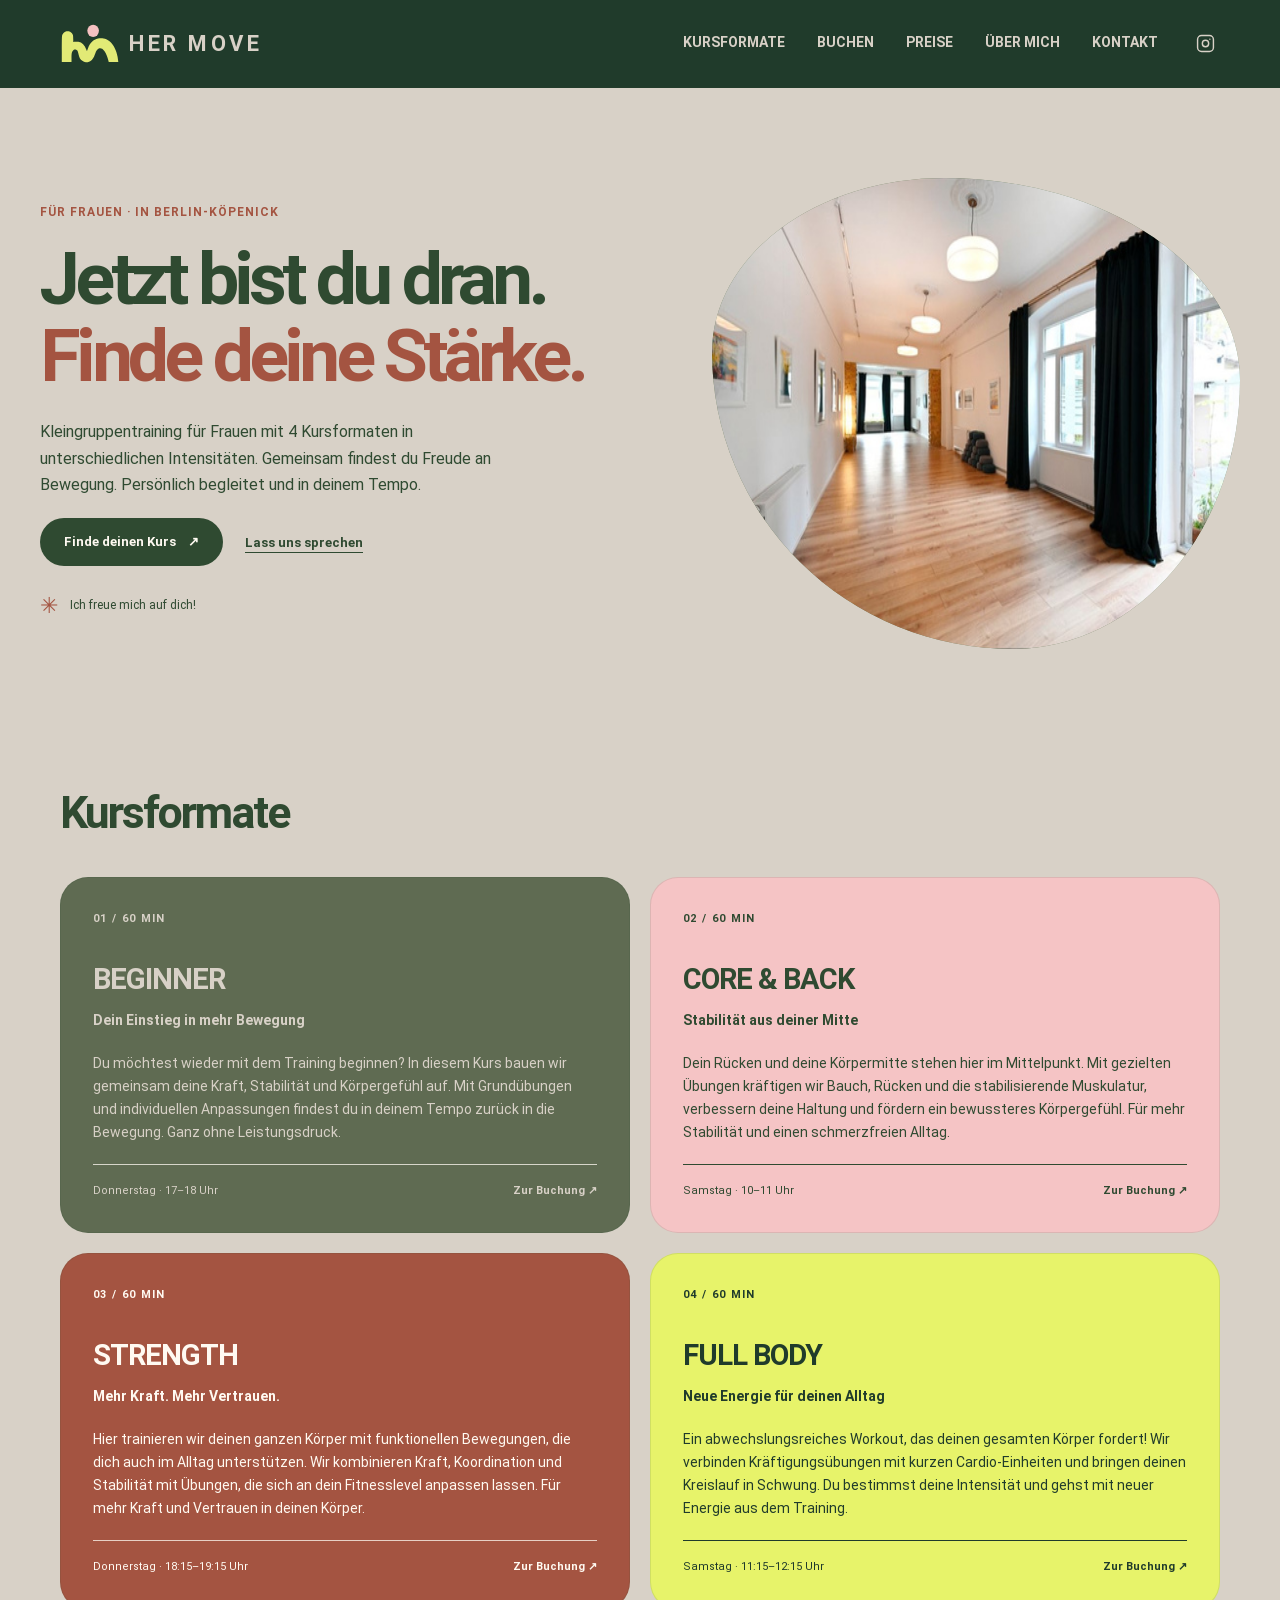
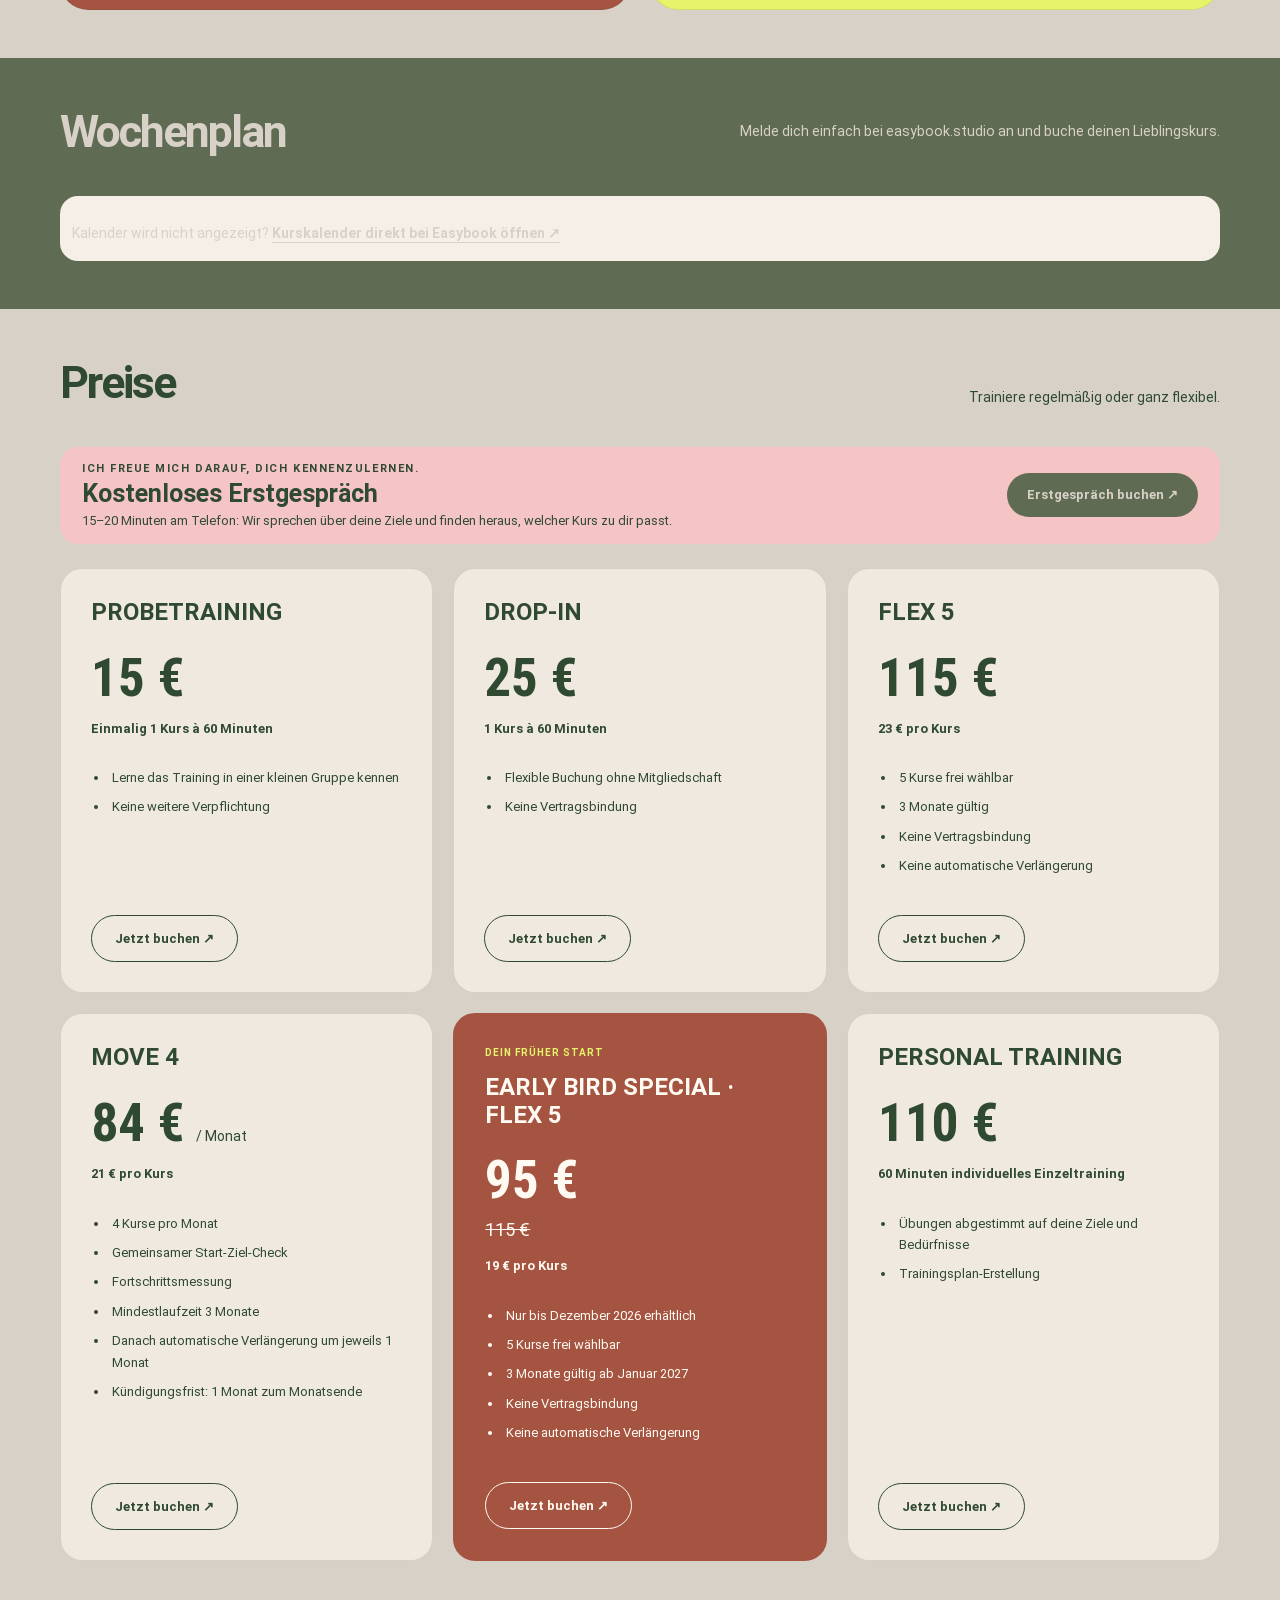
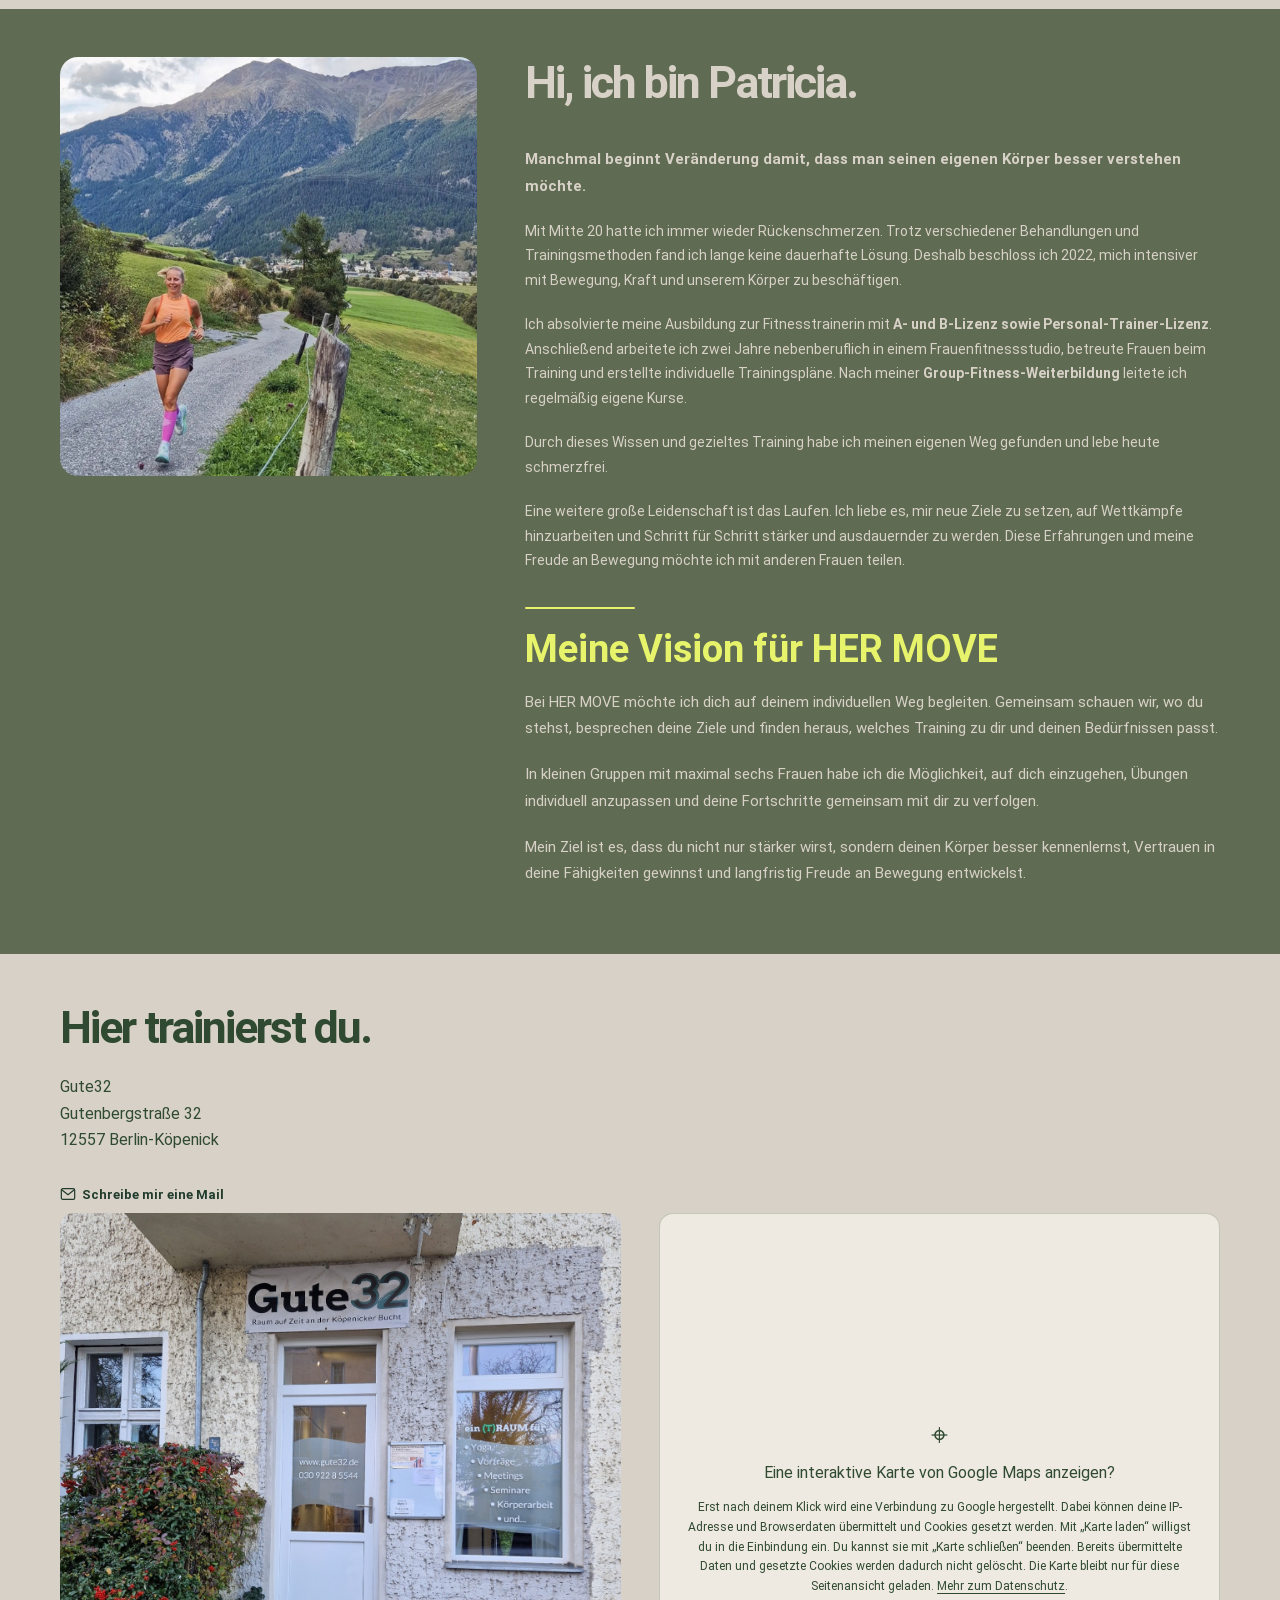
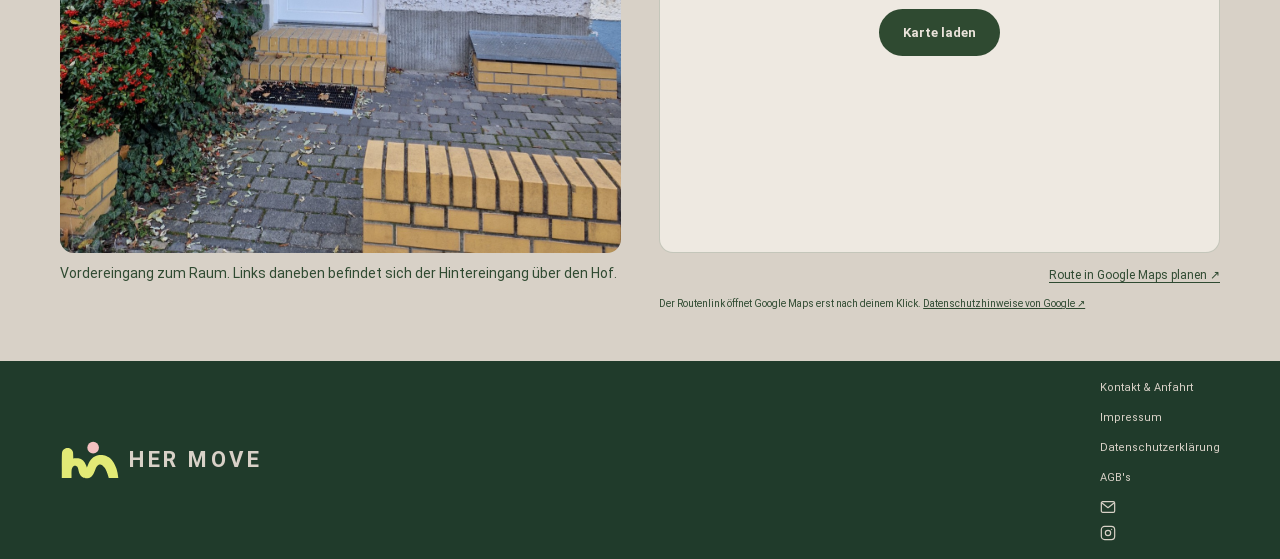
==== public/index.html @ ad7b3f7a "Update index.html" ====
<!DOCTYPE html>

<html lang="de">
<head>
<link href="/assets/favicon.svg?v=3" rel="icon" type="image/svg+xml"/>
<meta charset="utf-8"/>
<meta content="width=device-width, initial-scale=1.0" name="viewport"/>
<meta content="HER MOVE: Kleingruppentraining für maximal sechs Frauen in Berlin-Köpenick. Beginner Workout, Strength, Core &amp; Back und Full Body mit Patricia." name="description"/>
<meta content="#203b2b" name="theme-color"/>
<title>HER MOVE | Kleingruppentraining für Frauen in Berlin-Köpenick</title>
<link href="styles.css?v=20261122-studioform-kontakt" rel="stylesheet">
<style>
/* Footer: Kontaktlinks einheitlich ausrichten */
.footer-links > a[href^="mailto:"] { text-decoration: none !important; display: inline-flex; align-items: center; gap: 6px; }
.footer-links > a[href^="mailto:"] svg { width: 16px; height: 16px; margin: 0 !important; vertical-align: middle !important; flex-shrink: 0; }
.footer-links > a.instagram-icon-link { display: inline-flex; align-items: center; align-self: flex-start; text-decoration: none !important; line-height: 1; }
.footer-links > a.instagram-icon-link svg { width: 16px; height: 16px; display: block; }
.contact-mail-link { text-decoration: none !important; }
</style>
</link><style>
/* HER MOVE: Instagram rechts in der Navigation; kleine Social-Icons im Footer */
.site-header .main-nav > a.instagram-icon-link {display:inline-flex!important;align-items:center;justify-content:center;flex-shrink:0;text-decoration:none!important;}
.site-header .main-nav > a.instagram-icon-link svg {width:19px;height:19px;display:block;}
.site-footer .footer-social-icons {display:flex;flex-direction:column;align-items:flex-start;justify-content:center;gap:10px;flex-shrink:0;}
.site-footer .footer-social-icons a {display:inline-flex;align-items:center;justify-content:center;color:inherit;text-decoration:none!important;border:0!important;line-height:1;}
.site-footer .footer-social-icons svg {width:16px;height:16px;display:block;}
</style></head>
<body>
<a class="skip-link" href="#inhalt">Zum Inhalt</a>
<header class="site-header section-shell">
<a aria-label="HER MOVE Startseite" class="brand brand-original" href="#start"><span class="brand-icon"><img alt="" height="42" src="assets/her-move-logo-original.svg" width="58"/></span><span class="brand-wordmark">HER MOVE</span></a>
<button aria-controls="main-nav" aria-expanded="false" class="menu-toggle" type="button">Menü <span aria-hidden="true">☰</span></button>
<nav aria-label="Hauptnavigation" class="main-nav" id="main-nav">
<a href="#kurse">Kursformate</a><a href="#buchung">Buchen</a><a href="#preise">Preise</a><a href="#ueber-mich">Über mich</a><a href="#kontakt">KONTAKT</a>
<a aria-label="HER MOVE auf Instagram" class="instagram-icon-link" href="https://www.instagram.com/hermove_berlin/" rel="noopener noreferrer" target="_blank"><svg aria-hidden="true" fill="none" stroke="currentColor" stroke-linecap="round" stroke-linejoin="round" stroke-width="1.8" viewbox="0 0 24 24"><rect height="20" rx="5" width="20" x="2" y="2"></rect><circle cx="12" cy="12" r="4"></circle><path d="M17.5 6.5h.01"></path></svg></a></nav>
</header>
<main id="inhalt">
<section aria-label="HER MOVE – Training im Studio Gute32" class="hero section-shell hero-side-by-side" id="start">
<div class="hero-copy">
<p class="eyebrow hero-location">Für Frauen · In Berlin-Köpenick</p>
<h1>Jetzt bist du dran.<br/><span>Finde deine Stärke.</span></h1>
<p class="hero-lead">Kleingruppentraining für Frauen mit 4 Kursformaten in unterschiedlichen Intensitäten. Gemeinsam findest du Freude an Bewegung. Persönlich begleitet und in deinem Tempo.</p>
<div class="hero-actions"><a class="button button-dark" href="#buchung">Finde deinen Kurs <span aria-hidden="true">↗</span></a><a class="text-link" href="https://calendly.com/patricia-stiehr/20min" rel="noopener noreferrer" target="_blank">Lass uns sprechen</a></div>
<p class="hero-note"><span aria-hidden="true">✳</span> Ich freue mich auf dich!</p>
</div>
<div class="hero-visual">
<div class="studio-photo"><img alt="Heller Trainingsraum bei Gute32 in Berlin-Köpenick" fetchpriority="high" src="assets/studio.jpg"/></div>
</div>
</section>
<section class="courses-section" id="kurse">
<div class="section-shell">
<div class="section-heading"><h2>Kursformate</h2></div>
<div class="course-grid">
<article class="course-card lime"><span class="card-number">01 / 60 MIN</span><h3>BEGINNER</h3><p class="course-subtitle">Dein Einstieg in mehr Bewegung</p><p>Du möchtest wieder mit dem Training beginnen? In diesem Kurs bauen wir gemeinsam deine Kraft, Stabilität und Körpergefühl auf. Mit Grundübungen und individuellen Anpassungen findest du in deinem Tempo zurück in die Bewegung. Ganz ohne Leistungsdruck.</p><div class="card-meta"><span>Donnerstag · 17–18 Uhr</span><a aria-label="BEGINNER im Kursplan ansehen" href="#buchung">Zur Buchung ↗</a></div></article>
<article class="course-card pink"><span class="card-number">02 / 60 MIN</span><h3>CORE &amp; BACK</h3><p class="course-subtitle">Stabilität aus deiner Mitte</p><p>Dein Rücken und deine Körpermitte stehen hier im Mittelpunkt. Mit gezielten Übungen kräftigen wir Bauch, Rücken und die stabilisierende Muskulatur, verbessern deine Haltung und fördern ein bewussteres Körpergefühl. Für mehr Stabilität und einen schmerzfreien Alltag.</p><div class="card-meta"><span>Samstag · 10–11 Uhr</span><a aria-label="CORE &amp; BACK im Kursplan ansehen" href="#buchung">Zur Buchung ↗</a></div></article>
<article class="course-card beige"><span class="card-number">03 / 60 MIN</span><h3>STRENGTH</h3><p class="course-subtitle">Mehr Kraft. Mehr Vertrauen.</p><p>Hier trainieren wir deinen ganzen Körper mit funktionellen Bewegungen, die dich auch im Alltag unterstützen. Wir kombinieren Kraft, Koordination und Stabilität mit Übungen, die sich an dein Fitnesslevel anpassen lassen. Für mehr Kraft und Vertrauen in deinen Körper.</p><div class="card-meta"><span>Donnerstag · 18:15–19:15 Uhr</span><a aria-label="STRENGTH im Kursplan ansehen" href="#buchung">Zur Buchung ↗</a></div></article>
<article class="course-card sage"><span class="card-number">04 / 60 MIN</span><h3>FULL BODY</h3><p class="course-subtitle">Neue Energie für deinen Alltag</p><p>Ein abwechslungsreiches Workout, das deinen gesamten Körper fordert! Wir verbinden Kräftigungsübungen mit kurzen Cardio-Einheiten und bringen deinen Kreislauf in Schwung. Du bestimmst deine Intensität und gehst mit neuer Energie aus dem Training.</p><div class="card-meta"><span>Samstag · 11:15–12:15 Uhr</span><a aria-label="FULL BODY im Kursplan ansehen" href="#buchung">Zur Buchung ↗</a></div></article>
</div>
</div>
</section>
<section class="schedule-section" id="buchung"><div class="section-shell">
<div class="section-heading weekly-heading"><h2>Wochenplan</h2><p class="heading-copy">Melde dich einfach bei easybook.studio an und buche deinen Lieblingskurs.</p></div>
<div class="booking-layout"><div class="booking-calendar-column"><div aria-label="HER MOVE Kurskalender" class="easybook-calendar">
<div data-easybook-widget="" data-tenant="84ee2035-050e-4671-acd5-583b85d3bdba" data-view="list"></div><p class="booking-direct-link">Kalender wird nicht angezeigt? <a href="https://easybook.studio/widget/84ee2035-050e-4671-acd5-583b85d3bdba" rel="noopener noreferrer" target="_blank">Kurskalender direkt bei Easybook öffnen ↗</a></p>
</div>
</div>
</div>
</div></section>
<section class="prices-section" id="preise">
<div class="section-shell">
<div class="section-heading"><h2>Preise</h2><p class="heading-copy">Trainiere regelmäßig oder ganz flexibel.</p></div>
<aside class="consultation" id="erstgespraech"><div><p class="eyebrow">Ich freue mich darauf, dich kennenzulernen.</p><h3>Kostenloses Erstgespräch</h3><p>15–20 Minuten am Telefon: Wir sprechen über deine Ziele und finden heraus, welcher Kurs zu dir passt.</p></div><div class="consultation-actions"><a class="button button-dark" href="https://calendly.com/patricia-stiehr/20min" rel="noopener noreferrer" target="_blank">Erstgespräch buchen ↗</a></div></aside>
<div class="price-grid">
<article class="price-card"><h3>PROBETRAINING</h3><p class="price">15 € <span></span></p><p class="price-subtitle">Einmalig 1 Kurs à 60 Minuten</p><ul><li>Lerne das Training in einer kleinen Gruppe kennen</li><li>Keine weitere Verpflichtung</li></ul><a class="button button-outline price-book-link" href="https://easybook.studio/widget/84ee2035-050e-4671-acd5-583b85d3bdba?view=products" rel="noopener noreferrer" target="_blank">Jetzt buchen ↗</a></article><article class="price-card"><h3>DROP-IN</h3><p class="price">25 € <span></span></p><p class="price-subtitle">1 Kurs à 60 Minuten</p><ul><li>Flexible Buchung ohne Mitgliedschaft</li><li>Keine Vertragsbindung</li></ul><a class="button button-outline price-book-link" href="https://easybook.studio/widget/84ee2035-050e-4671-acd5-583b85d3bdba?view=products" rel="noopener noreferrer" target="_blank">Jetzt buchen ↗</a></article><article class="price-card"><h3>FLEX 5</h3><p class="price">115 € <span></span></p><p class="price-subtitle">23 € pro Kurs</p><ul><li>5 Kurse frei wählbar</li><li>3 Monate gültig</li><li>Keine Vertragsbindung</li><li>Keine automatische Verlängerung</li></ul><a class="button button-outline price-book-link" href="https://easybook.studio/widget/84ee2035-050e-4671-acd5-583b85d3bdba?view=products" rel="noopener noreferrer" target="_blank">Jetzt buchen ↗</a></article><article class="price-card membership"><h3>MOVE 4</h3><p class="price">84 € <span>/ Monat</span></p><p class="price-subtitle">21 € pro Kurs</p><ul><li>4 Kurse pro Monat</li><li>Gemeinsamer Start-Ziel-Check</li><li>Fortschrittsmessung</li><li>Mindestlaufzeit 3 Monate</li><li>Danach automatische Verlängerung um jeweils 1 Monat</li><li>Kündigungsfrist: 1 Monat zum Monatsende</li></ul><a class="button button-outline price-book-link" href="https://easybook.studio/widget/84ee2035-050e-4671-acd5-583b85d3bdba?view=products" rel="noopener noreferrer" target="_blank">Jetzt buchen ↗</a></article><article class="price-card early-bird"><p class="offer-badge">DEIN FRÜHER START</p><h3>EARLY BIRD SPECIAL · FLEX 5</h3><p class="price">95 € <span></span></p><p class="old-price"><span class="sr-only">Regulärer Preis: </span><s>115 €</s></p><p class="price-subtitle">19 € pro Kurs</p><ul><li>Nur bis Dezember 2026 erhältlich</li><li>5 Kurse frei wählbar</li><li>3 Monate gültig ab Januar 2027</li><li>Keine Vertragsbindung</li><li>Keine automatische Verlängerung</li></ul><a class="button button-outline price-book-link" href="https://easybook.studio/widget/84ee2035-050e-4671-acd5-583b85d3bdba?view=products" rel="noopener noreferrer" target="_blank">Jetzt buchen ↗</a></article><article class="price-card"><h3>PERSONAL TRAINING</h3><p class="price">110 € <span></span></p><p class="price-subtitle">60 Minuten individuelles Einzeltraining</p><ul><li>Übungen abgestimmt auf deine Ziele und Bedürfnisse</li><li>Trainingsplan-Erstellung</li></ul><a class="button button-outline price-book-link" href="https://easybook.studio/widget/84ee2035-050e-4671-acd5-583b85d3bdba?view=products" rel="noopener noreferrer" target="_blank">Jetzt buchen ↗</a></article> </div>
</div>
</section>
<section class="about-section" id="ueber-mich"><div class="section-shell">
<div class="about-grid"><figure class="about-portrait"><img alt="Patricia beim Laufen in den Bergen" height="578" loading="lazy" src="assets/patricia.jpg" width="576"/></figure><div class="about-copy"><h2>Hi, ich bin Patricia.</h2><p class="about-lead">Manchmal beginnt Veränderung damit, dass man seinen eigenen Körper besser verstehen möchte.</p><p>Mit Mitte 20 hatte ich immer wieder Rückenschmerzen. Trotz verschiedener Behandlungen und Trainingsmethoden fand ich lange keine dauerhafte Lösung. Deshalb beschloss ich 2022, mich intensiver mit Bewegung, Kraft und unserem Körper zu beschäftigen.</p><p>Ich absolvierte meine Ausbildung zur Fitnesstrainerin mit <strong>A- und B-Lizenz sowie Personal-Trainer-Lizenz</strong>. Anschließend arbeitete ich zwei Jahre nebenberuflich in einem Frauenfitnessstudio, betreute Frauen beim Training und erstellte individuelle Trainingspläne. Nach meiner <strong>Group-Fitness-Weiterbildung</strong> leitete ich regelmäßig eigene Kurse.</p><p>Durch dieses Wissen und gezieltes Training habe ich meinen eigenen Weg gefunden und lebe heute schmerzfrei.</p><p>Eine weitere große Leidenschaft ist das Laufen. Ich liebe es, mir neue Ziele zu setzen, auf Wettkämpfe hinzuarbeiten und Schritt für Schritt stärker und ausdauernder zu werden. Diese Erfahrungen und meine Freude an Bewegung möchte ich mit anderen Frauen teilen.</p><div class="vision-inline"><h3 class="vision-heading">Meine Vision für HER MOVE</h3><p>Bei HER MOVE möchte ich dich auf deinem individuellen Weg begleiten. Gemeinsam schauen wir, wo du stehst, besprechen deine Ziele und finden heraus, welches Training zu dir und deinen Bedürfnissen passt.</p><p>In kleinen Gruppen mit maximal sechs Frauen habe ich die Möglichkeit, auf dich einzugehen, Übungen individuell anzupassen und deine Fortschritte gemeinsam mit dir zu verfolgen.</p><p>Mein Ziel ist es, dass du nicht nur stärker wirst, sondern deinen Körper besser kennenlernst, Vertrauen in deine Fähigkeiten gewinnst und langfristig Freude an Bewegung entwickelst.</p></div></div></div>
</div></section>
<section class="contact-section" id="kontakt"><div class="section-shell location-content"><h2>Hier trainierst du.</h2><div class="location-contact-row"><address class="location-address">Gute32<br/>Gutenbergstraße 32<br/>12557 Berlin-Köpenick</address><a class="contact-mail-link" href="mailto:her-move@gmx.de?subject=Anfrage%20an%20HER%20MOVE"><svg aria-hidden="true" fill="none" height="16" stroke="currentColor" stroke-linecap="round" stroke-linejoin="round" stroke-width="1.8" style="display:inline-block;vertical-align:-3px;margin-right:6px" viewbox="0 0 24 24" width="16"><rect height="16" rx="2" width="20" x="2" y="4"></rect><path d="m3 6 9 7 9-7"></path></svg>Schreibe mir eine Mail</a></div><div class="location-layout location-layout-portrait"><div class="location-left"><figure class="entrance-photo"><img alt="Eingang zum Trainingsraum Gute32, Gutenbergstraße 32 in Berlin-Köpenick" height="1536" loading="lazy" src="assets/HER_MOVE_eingang-gute32.jpg" width="1345"/><figcaption>Vordereingang zum Raum. Links daneben befindet sich der Hintereingang über den Hof.</figcaption></figure></div><div class="location-map"><div class="map-panel" data-map-url="https://maps.google.com/maps?q=Gutenbergstra%C3%9Fe%2032%2C%2012557%20Berlin&amp;z=16&amp;output=embed" id="studio-map">
<div class="map-placeholder">
<span aria-hidden="true" class="map-pin">⌖</span>
<p>Eine interaktive Karte von Google Maps anzeigen?</p>
<p class="map-privacy">Erst nach deinem Klick wird eine Verbindung zu Google hergestellt. Dabei können deine IP-Adresse und Browserdaten übermittelt und Cookies gesetzt werden. Mit „Karte laden“ willigst du in die Einbindung ein. Du kannst sie mit „Karte schließen“ beenden. Bereits übermittelte Daten und gesetzte Cookies werden dadurch nicht gelöscht. Die Karte bleibt nur für diese Seitenansicht geladen. <a href="datenschutz.html#karte">Mehr zum Datenschutz</a>.</p>
<button class="button button-dark map-load" type="button">Karte laden</button>
</div>
</div><div class="map-actions"><button class="map-close" hidden="" type="button">Karte schließen</button><a href="https://www.google.com/maps/dir/?api=1&amp;destination=Gutenbergstra%C3%9Fe%2032%2C%2012557%20Berlin" rel="noopener noreferrer" target="_blank">Route in Google Maps planen ↗</a></div><p class="map-credit">Der Routenlink öffnet Google Maps erst nach deinem Klick. <a href="https://policies.google.com/privacy?hl=de" rel="noopener noreferrer" target="_blank">Datenschutzhinweise von Google ↗</a></p></div></div></div></section>
</main>
<footer class="site-footer">
<div class="section-shell footer-inner">
<a class="brand brand-original" href="index.html#start"><span class="brand-icon"><img alt="" height="42" src="assets/her-move-logo-original.svg" width="58"/></span><span class="brand-wordmark">HER MOVE</span></a>

<nav aria-label="Rechtliches und Kontakt" class="footer-links">
<a href="index.html#kontakt">Kontakt &amp; Anfahrt</a>
<a href="impressum.html">Impressum</a>
<a href="datenschutz.html">Datenschutzerklärung</a><a href="agb.html">AGB's</a>
<span aria-label="Kontakt und Instagram" class="footer-social-icons"><a aria-label="Schreibe mir eine Mail" href="mailto:her-move@gmx.de" title="Schreibe mir eine Mail"><svg aria-hidden="true" fill="none" stroke="currentColor" stroke-linecap="round" stroke-linejoin="round" stroke-width="1.8" viewbox="0 0 24 24"><rect height="16" rx="2" width="20" x="2" y="4"></rect><path d="m3 6 9 7 9-7"></path></svg></a><a aria-label="HER MOVE auf Instagram" href="https://www.instagram.com/hermove_berlin/" rel="noopener noreferrer" target="_blank" title="HER MOVE auf Instagram"><svg aria-hidden="true" fill="none" stroke="currentColor" stroke-linecap="round" stroke-linejoin="round" stroke-width="1.8" viewbox="0 0 24 24"><rect height="20" rx="5" width="20" x="2" y="2"></rect><circle cx="12" cy="12" r="4"></circle><path d="M17.5 6.5h.01"></path></svg></a></span></nav>
</div>
</footer>
<dialog aria-describedby="demo-description" aria-labelledby="demo-title" id="demo-dialog"><button aria-label="Dialog schließen" class="dialog-close" type="button">✕</button><p class="eyebrow">HER MOVE · Vorschau</p><h2 id="demo-title">Bald geht’s los.</h2><p id="demo-description"></p><p>Hier wurde nichts gebucht, versendet oder bezahlt.</p><form method="dialog"><button class="button button-dark">Verstanden</button></form></dialog>
<script async="" src="https://easybook.studio/widget.js"></script>
<script src="script.js"></script>
</body>
</html>
---- public/styles.css ----
@font-face {
  font-family:Roboto;
  src:url("assets/fonts/roboto-regular.ttf") format("truetype");
  font-weight:400;
  font-display:swap;
}
@font-face {
  font-family:Roboto;
  src:url("assets/fonts/roboto-bold.ttf") format("truetype");
  font-weight:700;
  font-display:swap;
}
@font-face {
  font-family:"Roboto Condensed";
  src:url("assets/fonts/roboto-condensed-bold.ttf") format("truetype");
  font-weight:700;
  font-display:swap;
}
:root {
  --section-space:48px;
  --ink:#2f4a31;
  --lime:#e7f36a;
  --pink:#f5c4c5;
  --sage:#6f8160;
  --beige:#d8d1c7;
  --orange:#a45441;
  --paper:#eee8df;
  --canvas:#d8d1c7;
  --rose:#a45441;
  --soft-pink:#f2dddd;
  --soft-sage:#d3d9cd;
  --line:rgba(47,74,49,.22);
  --brown:#2f4a31;
}
* {
  box-sizing:border-box;
}
html {
  scroll-behavior:smooth;
  scroll-padding-top:30px;
}
body {
  margin:0;
  background:var(--canvas);
  color:var(--ink);
  font-family:Roboto,Arial,sans-serif;
  font-size:16px;
  line-height:1.65;
}
a {
  color:inherit;
  text-decoration:none;
}
button {
  font:inherit;
  cursor:pointer;
}
img {
  max-width:100%;
  display:block;
}
h1,h2,h3,p {
  margin-top:0;
}
h1,h2,h3 {
  font-family:Roboto,Arial,sans-serif;
  font-weight:700;
  line-height:1.16;
}
h2 {
  font-size:clamp(32px,3.5vw,46px);
  letter-spacing:-.045em;
}
h3 {
  font-size:26px;
}
p {
  margin-bottom:20px;
}
.section-shell {
  width:min(1240px,100%);
  padding-inline:40px;
  margin-inline:auto;
}
section[id],aside[id] {
  scroll-margin-top:24px;
}
.eyebrow {
  font-size:11px;
  line-height:1.5;
  font-weight:700;
  letter-spacing:.14em;
  text-transform:uppercase;
  margin-bottom:22px;
}
.site-header {
  display:flex;
  justify-content:space-between;
  align-items:center;
  min-height:106px;
  gap:25px;
}




.main-nav {
  display:flex;
  align-items:center;
  gap:32px;
  font-size:14px;
  font-weight:700;
}
.main-nav a {
  padding-block:10px;
  border-bottom:2px solid transparent;
}
.main-nav a:hover {
  border-color:var(--ink);
}
.menu-toggle {
  display:none;
}
.hero {
  display:grid;
  grid-template-columns:1.1fr 1fr;
  align-items:center;
  gap:55px;
  padding-top:38px;
  padding-bottom:32px;
}
.hero h1 {
  font-size:clamp(54px,5.7vw,76px);
  line-height:1.06;
  letter-spacing:-.065em;
  margin-bottom:24px;
}
.hero h1 span {
  color:var(--rose);
}
.hero-lead {
  max-width:490px;
  font-size:16px;
  line-height:1.65;
}
.hero-actions {
  display:flex;
  align-items:center;
  gap:22px;
  flex-wrap:wrap;
}
.button {
  display:inline-flex;
  align-items:center;
  justify-content:center;
  gap:12px;
  border:1px solid transparent;
  border-radius:99px;
  padding:13px 23px;
  font-size:13px;
  font-weight:700;
  line-height:1.5;
  transition:background .2s,transform .2s;
}
.button:hover {
  transform:translateY(-2px);
}
.button-dark {
  color:var(--paper);
  background:var(--ink);
}
.button-dark:hover {
  background:#203924;
}
.button-outline {
  border-color:var(--ink);
  color:var(--ink);
  background:transparent;
}
.button-outline:hover {
  background:rgba(48,75,50,.07);
}
.text-link {
  font-size:13px;
  font-weight:700;
  text-decoration:underline;
  text-underline-offset:5px;
}
.hero-note {
  font-size:12px;
  margin:22px 0 0;
  display:flex;
  align-items:center;
  gap:12px;
}
.hero-note span {
  font-size:22px;
  color:var(--rose);
}
.hero-visual {
  position:relative;
  padding-block:55px 35px;
  min-width:0;
}
.studio-photo {
  position:relative;
  aspect-ratio:1.5;
  overflow:hidden;
  border-radius:24px;
  background:var(--beige);
  transform:none;
  box-shadow:0 20px 50px rgba(76,65,56,.08);
}
.studio-photo img {
  position:absolute;
  width:100%;
  height:325%;
  top:-81.6667%;
  max-width:none;
}
.hero-sticker {
  background:var(--pink);
  border:7px solid var(--canvas);
  color:var(--ink);
  width:154px;
  height:154px;
  border-radius:50%;
  display:grid;
  place-content:center;
  text-align:center;
  position:absolute;
  right:-8px;
  bottom:13px;
  font-family:Roboto,sans-serif;
  font-size:19px;
  font-weight:700;
  line-height:1.15;
  transform:rotate(6deg);
}
.leaves { display:none; }
.photo-caption {
  position:relative;
  color:var(--brown);
  font-size:10px;
  letter-spacing:.03em;
  margin:25px 110px 0 12px;
}
.courses-section,.prices-section,.schedule-section,.about-section,.contact-section {
  padding-block:var(--section-space);
}
.courses-section {
  background:var(--paper);
}
.prices-section {
  background:var(--paper);
}
.section-heading {
  display:flex;
  justify-content:space-between;
  align-items:end;
  gap:35px;
  margin-bottom:38px;
}
.section-heading h2 {
  margin:0;
}
.heading-copy {
  max-width:320px;
  font-size:14px;
  margin:0;
}
.course-grid {
  display:grid;
  grid-template-columns:1fr 1fr;
  gap:20px;
}
.course-card {
  padding:32px;
  display:flex;
  flex-direction:column;
  border-radius:28px;
  min-width:0;
  border:1px solid rgba(48,75,50,.06);
}
.lime {
  background:var(--lime);
}
.pink {
  background:var(--pink);
}
.beige {
  background:#e8ded1;
}
.sage {
  background:#b9c5af;
  color:var(--ink);
}
.card-number {
  font-size:11px;
  letter-spacing:.12em;
  font-weight:700;
  margin-bottom:35px;
}
.course-card h3 {
  font-size:29px;
  letter-spacing:-.035em;
  margin-bottom:12px;
}
.course-subtitle {
  font-weight:700;
}
.course-card p {
  font-size:14px;
}
.card-meta {
  display:flex;
  justify-content:space-between;
  gap:20px;
  border-top:1px solid currentColor;
  padding-top:17px;
  margin-top:auto;
  font-size:11px;
}
.card-meta a {
  font-weight:700;
  white-space:nowrap;
}
.schedule-section {
  background:var(--beige);
}
.section-lead {
  max-width:660px;
  margin-bottom:35px;
}
.schedule-grid {
  display:grid;
  grid-template-columns:1fr 1fr;
  gap:30px;
}
.schedule-day {
  background:var(--paper);
  border-radius:22px;
  padding:27px;
}
.schedule-day h3 {
  font-size:30px;
  padding-bottom:20px;
  border-bottom:1px solid var(--line);
  margin-bottom:0;
}
.class-row {
  display:grid;
  grid-template-columns:1fr auto;
  gap:10px;
  padding-block:23px;
  border-bottom:1px solid var(--line);
  align-items:center;
}
.class-row:last-child {
  border:0;
  padding-bottom:0;
}
.class-time {
  grid-column:1/-1;
  font-size:19px;
  font-weight:700;
}
.class-time span {
  display:block;
  font-size:11px;
  font-weight:400;
  margin-top:4px;
}
.class-row strong {
  font-family:"Roboto Condensed",sans-serif;
  font-size:23px;
  line-height:1.15;
}
.class-row .button {
  padding:10px 15px;
  font-size:12px;
}
.demo-label {
  font-size:9px;
  text-transform:uppercase;
  letter-spacing:.07em;
  border-left:1px solid currentColor;
  padding-left:8px;
  opacity:.8;
}
.demo-notice {
  font-size:12px;
  margin:23px 0 40px;
  max-width:760px;
}
.consultation {
  display:grid;
  grid-template-columns:1fr auto;
  gap:40px;
  padding:35px;
  border:1px solid var(--line);
  border-radius:22px;
  background:var(--canvas);
  align-items:center;
}
.consultation .eyebrow {
  margin-bottom:12px;
}
.consultation h3 {
  font-size:32px;
  margin-bottom:15px;
}
.consultation p:last-child {
  margin:0;
  max-width:600px;
  font-size:14px;
}
.consultation-actions {
  display:flex;
  flex-direction:column;
  gap:10px;
  min-width:165px;
}
.consultation-actions small {
  text-align:center;
  font-size:11px;
}
.price-grid {
  display:grid;
  grid-template-columns:repeat(3,1fr);
  gap:20px;
}
.price-card {
  background:var(--paper);
  border:1px solid var(--line);
  border-radius:22px;
  padding:30px;
  display:flex;
  flex-direction:column;
  position:relative;
}
.price-card h3 {
  font-size:24px;
  margin-bottom:25px;
}
.price {
  font-family:"Roboto Condensed",sans-serif;
  font-size:53px;
  line-height:1;
  margin-bottom:13px;
}
.price span {
  font-family:Roboto,sans-serif;
  font-size:14px;
}
.price-subtitle {
  font-size:13px;
  font-weight:700;
}
.price-card ul {
  font-size:13px;
  padding-left:18px;
  margin:0 0 30px;
}
.price-card li {
  padding-left:3px;
  margin-block:8px;
}
.price-card .button {
  margin-top:auto;
  align-self:start;
}
.membership {
  background:#cbd5c2;
}
.early-bird {
  background:#eef2c7;
  border-color:var(--sage);
}
.offer-badge {
  font-size:10px;
  font-weight:700;
  letter-spacing:.1em;
  margin-bottom:12px;
}
.old-price {
  margin:-5px 0 10px;
  font-size:18px;
}
.price-note {
  font-size:14px;
  text-align:center;
  margin:32px 0 0;
}
.price-note a {
  text-decoration:underline;
  text-underline-offset:4px;
}
.about-section {
  background:var(--soft-sage);
}
.about-grid {
  display:grid;
  grid-template-columns:.9fr 1.1fr;
  gap:60px;
  align-items:center;
}
.about-portrait {
  margin:0;
}
.about-portrait img {
  width:100%;
  height:auto;
  border-radius:42% 42% 22px 22px;
}
.about-portrait figcaption {
  color:var(--brown);
  font-size:11px;
  margin-top:15px;
}
.about-lead {
  font-size:21px;
  font-weight:700;
}
.about-copy>p:not(.eyebrow):not(.about-lead),.story-columns p {
  font-size:14px;
}
.story-columns {
  display:grid;
  grid-template-columns:1fr 1fr;
  gap:60px;
  margin-top:45px;
}
.credentials {
  font-weight:700;
  border-left:4px solid var(--orange);
  padding-left:20px;
  margin-top:28px;
}
.vision {
  background:var(--ink);
  color:var(--paper);
  border-radius:45px 20px 45px 20px;
  padding:45px;
  margin-top:30px;
  max-width:930px;
  margin-inline:auto;
}
.vision .eyebrow {
  color:var(--lime);
}
.vision h3 {
  font-size:36px;
}
.vision p:not(.eyebrow) {
  max-width:740px;
  font-size:15px;
}
.vision .button {
  background:var(--lime);
  color:var(--ink);
  margin-top:10px;
}
.contact-section {
  background:var(--paper);
}
.contact-grid {
  display:grid;
  grid-template-columns:1fr 1fr;
  gap:60px;
}
.contact-grid h2 {
  margin-bottom:28px;
}
.contact-grid h2 em {
  font-style:normal;
}
.contact-details strong {
  font-size:11px;
  text-transform:uppercase;
  letter-spacing:.12em;
}
.contact-details address {
  font-size:18px;
  font-style:normal;
  margin-block:12px;
}
.contact-details p {
  font-size:13px;
}
.directions {
  margin-top:40px;
}
.map-panel {
  background:#eee9e1;
  border:1px solid var(--line);
  border-radius:22px;
  overflow:hidden;
  min-height:290px;
}
.map-placeholder {
  padding:30px;
  display:flex;
  flex-direction:column;
  align-items:center;
  text-align:center;
  justify-content:center;
  min-height:290px;
}
.map-placeholder p {
  margin-bottom:12px;
}
.map-pin {
  font-size:30px;
}
.map-privacy {
  font-size:12px;
  max-width:600px;
}
.map-panel iframe {
  display:block;
  width:100%;
  height:350px;
  border:0;
}
.map-actions {
  display:flex;
  justify-content:space-between;
  flex-wrap:wrap;
  gap:15px;
  margin-top:13px;
  font-size:12px;
}
.map-actions a {
  margin-left:auto;
  text-decoration:underline;
  text-underline-offset:3px;
}
.map-close {
  border:0;
  background:transparent;
  color:var(--ink);
  padding:0;
  text-decoration:underline;
}
.map-credit {
  font-size:10px;
  margin-top:10px;
  margin-bottom:0;
}
.map-credit a {
  text-decoration:underline;
}
.site-footer {
  background:var(--canvas);
  color:var(--ink);
  padding-block:18px;
}
.footer-inner {
  display:flex;
  justify-content:space-between;
  gap:30px;
  align-items:center;
}
.footer-inner>p {
  font-size:12px;
  margin:0;
  max-width:150px;
}
.footer-links {
  display:flex;
  flex-direction:column;
  gap:12px;
  font-size:11px;
}
.footer-links>a {
  text-decoration:underline;
}
.footer-links span {
  color:var(--brown);
}
.legal-content {
  max-width:860px;
  padding-block:35px 70px;
  overflow-wrap:anywhere;
}
.legal-content h1 {
  font-size:clamp(30px,5vw,54px);
  letter-spacing:-.04em;
}
.legal-content h2 {
  font-size:clamp(23px,3vw,30px);
  letter-spacing:-.02em;
  line-height:1.3;
}
.legal-content section {
  margin-top:36px;
}
.legal-content address {
  font-style:normal;
  margin-bottom:20px;
}
.legal-content a,.legal-home-link,.map-privacy a {
  text-decoration:underline;
  text-underline-offset:3px;
}
.legal-home-link {
  font-size:14px;
}
.legal-page .site-header {
  flex-wrap:wrap;
  padding-block:18px;
}
.legal-template-notice {
  padding:24px;
  background:var(--beige);
  border:1px solid var(--brown);
  border-radius:16px;
}
.legal-template-notice h2 {
  font-size:23px;
}
.legal-template-notice p:last-child {
  margin-bottom:0;
}
.legal-placeholder {
  font-weight:700;
}
.legal-editor-note {
  padding-left:16px;
  border-left:3px solid var(--brown);
}
.legal-toc {
  display:flex;
  flex-wrap:wrap;
  gap:10px 22px;
  margin-top:28px;
}
dialog {
  border:0;
  border-radius:24px;
  padding:38px;
  max-width:480px;
  width:calc(100% - 36px);
  color:var(--ink);
  background:var(--paper);
  box-shadow:0 20px 80px #0004;
}
dialog::backdrop {
  background:#172719b3;
}
dialog h2 {
  font-size:34px;
}
dialog p {
  font-size:14px;
}
.dialog-close {
  position:absolute;
  right:16px;
  top:12px;
  border:0;
  background:none;
  color:inherit;
  font-size:22px;
  padding:5px;
}
.skip-link {
  position:absolute;
  left:20px;
  top:-100px;
  background:var(--lime);
  padding:15px;
  z-index:20;
}
.skip-link:focus {
  top:12px;
}
.sr-only {
  position:absolute;
  width:1px;
  height:1px;
  padding:0;
  margin:-1px;
  overflow:hidden;
  clip:rect(0,0,0,0);
  white-space:nowrap;
  border:0;
}
:focus-visible {
  outline:3px solid var(--orange);
  outline-offset:5px;
}
[hidden] {
  display:none!important;
}
/* A welcoming first impression with the three core promises in view. */
.hero-location {
  color:var(--rose);
  letter-spacing:.08em;
  font-size:12px;
  margin-bottom:20px;
}
.hero-facts {
  list-style:none;
  padding:0;
  margin:25px 0 28px;
  display:flex;
  flex-wrap:wrap;
  gap:8px;
}
.hero-facts li {
  background:var(--soft-sage);
  border-radius:99px;
  padding:7px 12px;
  font-size:12px;
  font-weight:700;
  line-height:1.5;
}
.hero-visual::before { content:none; }
.hero-sticker span { font-size:1.2em; }
.main-nav a[href="#buchung"] {
  background:var(--ink);
  color:var(--paper);
  border-radius:99px;
  padding:10px 20px;
}
.course-card,.price-card {
  transition:box-shadow .2s,transform .2s;
}
@media(hover:hover) {
  .course-card:hover,.price-card:hover {
    transform:translateY(-3px);
    box-shadow:0 14px 30px rgba(48,75,50,.07);
  }
}
@media(max-width:1000px) {
  .section-shell {
    padding-inline:28px;
  }
  .hero {
    gap:30px;
    padding-top:40px;
  }
  .hero h1 {
    font-size:56px;
  }
  .main-nav {
    gap:20px;
  }
  
  .price-grid {
    grid-template-columns:1fr 1fr;
  }
  .about-grid,.story-columns {
    gap:35px;
  }
  .hero-sticker {
    width:125px;
    height:125px;
    font-size:17px;
  }
  .class-row {
    grid-template-columns:1fr;
  }
  .class-time {
    grid-column:auto;
  }
  .class-row .button {
    justify-self:start;
  }
  .consultation {
    gap:25px;
  }
}
@media(max-width:700px) {
  .section-shell {
    padding-inline:22px;
  }
  .site-header {
    min-height:85px;
    position:relative;
  }
  
  
  .menu-toggle {
    display:block;
    border:1px solid var(--line);
    border-radius:30px;
    background:transparent;
    padding:8px 13px;
    color:var(--ink);
    font-size:13px;
  }
  .main-nav {
    display:none;
    position:absolute;
    top:85px;
    left:0;
    right:0;
    background:var(--paper);
    z-index:5;
    padding:15px 22px 25px;
    box-shadow:0 15px 20px #0001;
    flex-direction:column;
    align-items:stretch;
    gap:5px;
  }
  .main-nav.open {
    display:flex;
  }
  .hero {
    grid-template-columns:1fr;
    gap:30px;
    padding-top:32px;
    padding-bottom:16px;
  }
  .hero h1 {
    font-size:clamp(42px,11.5vw,60px);
  }
  .hero-lead {
    font-size:16px;
  }
  .hero-actions {
    gap:18px;
  }
  .hero-note {
    margin-top:24px;
  }
  .hero-visual {
    padding-top:35px;
    max-width:480px;
    width:100%;
    margin-inline:auto;
  }
  .leaves { display:none; }
  .hero-sticker {
    right:0;
    bottom:5px;
    width:120px;
    height:120px;
    font-size:16px;
  }
  .photo-caption {
  position:relative;
  color:var(--brown);
    margin-left:0;
    margin-right:120px;
  }
  :root {
    --section-space:32px;
  }
  .section-heading {
    align-items:start;
    flex-direction:column;
    gap:20px;
    margin-bottom:28px;
  }
  .section-heading h2 {
    font-size:34px;
  }
  .heading-copy {
    max-width:100%;
  }
  .course-grid,.price-grid,.schedule-grid,.about-grid,.story-columns,.contact-grid {
    grid-template-columns:1fr;
    gap:20px;
  }
  .course-card {
    padding:27px;
  }
  .course-card h3 {
    font-size:27px;
  }
  .card-number {
    margin-bottom:25px;
  }
  .card-meta {
    gap:12px;
  }
  .schedule-day {
    padding:25px;
  }
  .class-row {
    grid-template-columns:1fr auto;
  }
  .class-time {
    grid-column:1/-1;
  }
  .class-row strong {
    font-size:22px;
  }
  .class-row .button {
    padding-inline:13px;
  }
  .consultation {
    grid-template-columns:1fr;
    gap:25px;
    padding:27px;
  }
  .consultation-actions {
    flex-direction:row;
    flex-wrap:wrap;
  }
  .consultation-actions small {
    width:100%;
    text-align:left;
  }
  .consultation h3 {
    font-size:30px;
  }
  .price-card {
    padding:28px;
  }
  .price-note {
    text-align:left;
  }
  .about-grid {
    gap:35px;
  }
  .about-portrait {
    max-width:430px;
  }
  .about-copy h2 {
    font-size:40px;
  }
  .story-columns {
    margin-top:0;
    gap:0;
  }
  .vision {
    padding:28px;
    margin-top:20px;
  }
  .vision h3 {
    font-size:30px;
  }
  .vision .button {
    font-size:12px;
  }
  .contact-grid {
    gap:25px;
  }
  .contact-grid h2 {
    font-size:34px;
  }
  .map-placeholder {
    padding:25px;
  }
  .footer-inner {
    align-items:start;
    flex-direction:column;
    gap:25px;
  }
  .footer-inner>p {
    max-width:none;
  }
  .map-actions a {
    margin-left:0;
  }
  .map-credit {
    font-size:11px;
  }
}
@media(prefers-reduced-motion:reduce) {
  html {
    scroll-behavior:auto;
  }
  *,*::before,*::after {
    transition:none!important;
  }
}
@media (max-width: 380px) {
  .site-header { gap: 12px; }
  
  
  .menu-toggle { white-space: nowrap; flex-shrink: 0; }
  .hero h1 { font-size: 40px; }
}

@media(max-width:700px) {
  .hero { padding-top:24px; gap:24px; }
  .hero-location { font-size:11px; margin-bottom:18px; }
  .hero-facts { gap:8px; margin-block:23px; }
  .hero-note { font-size:11px; gap:9px; }
  .hero-visual::before { content:none; }
  .hero-sticker { font-size:15px; }
  .hero-actions { align-items:flex-start; flex-direction:column; gap:17px; }
  .section-heading h2 { font-size:34px; }
  .main-nav a[href="#buchung"] { align-self:flex-start; }
}
/* HER MOVE – CI refresh, November 2026 */
.hero-visual { position:relative; }
.hero-visual::before, .hero-visual::after, .studio-photo::before, .studio-photo::after { content:none; }
.studio-photo { border-radius:24px; transform:none; }
.hero-sticker {
  position:absolute; right:-10px; bottom:45px; z-index:2;
  width:148px; height:148px; border-radius:50%;
  display:grid; place-content:center; text-align:center;
  padding:18px; background:var(--lime); color:var(--ink);
  font-size:15px; font-weight:700; line-height:1.25;
  transform:rotate(7deg); box-shadow:0 10px 24px rgba(47,74,49,.13);
}
.booking-help { text-align:center; max-width:680px; margin:26px auto 42px; font-weight:500; }
.courses-section { background:#e9e1d6; }
.prices-section { background:#e9e1d6; }
.schedule-section { background:var(--beige); }
.about-section { background:#d3d9cd; }
.contact-section { background:#e9e1d6; }
.course-card.beige { background:#e1c4b5; }
.course-card.sage { background:#b9c5af; }
.hero h1 span, .hero-location, .hero-note span { color:var(--orange); }
.hero-facts li:nth-child(2) { background:var(--pink); }
.hero-facts li:nth-child(3) { background:var(--lime); }
.card-meta a:hover, .text-link:hover { color:var(--orange); }
.price-card.early-bird { border:2px solid var(--orange); }
.price-card.early-bird .offer-badge { color:var(--orange); }
.vision { background:var(--ink); }
.vision .eyebrow { color:var(--lime); }
.credentials { border-left-color:var(--orange); }
:focus-visible { outline-color:var(--orange); }
@media(max-width:700px) {
  .hero-sticker { width:112px; height:112px; font-size:11px; right:0; bottom:36px; padding:12px; }
  .hero-visual::before { content:none; }
}

/* HER MOVE – Layout und Markenfarben, November 2026 */
:root { --ink:#2f4a31; --lime:#e7f36a; --pink:#f5c4c5; --sage:#6f8160; --beige:#d8d1c7; --orange:#a45441; --canvas:#d8d1c7; --paper:#eae3da; --rose:#a45441; --soft-sage:#d1d9c9; --soft-pink:#f5c4c5; }
body { background:var(--beige); color:var(--ink); }
.site-header { background:transparent; }
.hero-visual { padding:8px 0 24px; }
.hero-visual::before,.hero-visual::after,.studio-photo::before,.studio-photo::after { content:none !important; display:none !important; }
.studio-photo { border-radius:18px; transform:none; box-shadow:none; }
.hero-sticker,.leaves { display:none !important; }
.photo-caption { margin:14px 0 0; color:var(--ink); }
.hero h1 span,.hero-location { color:var(--orange); }
.hero-facts li { background:#c8d2be; }
.hero-facts li:nth-child(2) { background:var(--pink); }
.hero-facts li:nth-child(3) { background:var(--lime); }
.courses-section { background:var(--beige); }
.course-card.lime { background:var(--sage); color:#fffaf2; }
.course-card.pink { background:var(--pink); color:var(--ink); }
.course-card.beige { background:var(--orange); color:#fffaf2; }
.course-card.sage { background:#b9c7af; color:var(--ink); }
.schedule-section { background:#c3cdb9; }
.booking-layout { display:grid; grid-template-columns:minmax(0,1.85fr) minmax(260px,0.85fr); gap:28px; align-items:start; }
.booking-calendar-column { min-width:0; }
.easybook-calendar { min-width:0; border-radius:18px; overflow:hidden; background:#f5efe8; padding:12px; }
.booking-help { text-align:center; max-width:650px; margin:30px auto 0; font-weight:500; line-height:1.6; }
.consultation { display:flex; flex-direction:column; align-items:stretch; gap:20px; padding:28px; border:none; border-radius:22px; background:var(--orange); color:#fffaf2; }
.consultation .eyebrow { color:var(--lime); }
.consultation h3 { font-size:clamp(25px,2.4vw,32px); }
.consultation-actions { min-width:0; }
.consultation-actions .button { background:var(--lime); color:var(--ink); width:100%; text-align:center; }
.consultation-note { font-size:12px !important; line-height:1.5; opacity:.95; margin:0 !important; }
.prices-section { background:var(--beige); }
.price-card { background:#efe8df; }
.price-card.membership { background:#c7d2bd; }
.price-card.early-bird { background:#e7f36a; border-color:var(--orange); }
.about-section { background:#d0d9c9; }
.about-grid { align-items:start; grid-template-columns:minmax(260px,0.75fr) minmax(0,1.25fr); gap:48px; }
.about-portrait { position:sticky; top:24px; }
.about-copy p { font-size:15px; line-height:1.75; }
.about-copy .credentials { border-left-color:var(--orange); }
.vision-heading { font-size:clamp(27px,3vw,38px); margin:34px 0 18px; color:var(--orange); }
.contact-section { background:var(--beige); }
.contact-grid { align-items:center; }
.contact-details { border-left:4px solid var(--orange); padding-left:24px; }
@media(max-width:900px) { .booking-layout { grid-template-columns:1fr; } .consultation { max-width:none; } }
@media(max-width:700px) { .about-grid { grid-template-columns:1fr; gap:24px; } .about-portrait { position:static; max-width:430px; } .hero-visual { padding:0 0 20px; } .booking-layout { gap:24px; } .easybook-calendar { padding:4px; } .consultation { padding:25px; } .section-heading { gap:10px; } }

/* HER MOVE – finale Layoutkorrekturen */
:root { --ink:#2f4a31; --orange:#a45441; --sage:#6f8160; --lime:#e7f36a; --pink:#f5c4c5; --beige:#d8d1c7; }
html { scroll-padding-top:115px; }
section[id], aside[id] { scroll-margin-top:115px; }
.site-header {
  position:sticky;
  top:0;
  z-index:100;
  background:#d8d1c7;
  border-bottom:1px solid rgba(47,74,49,.13);
  min-height:90px;
}
.hero h1 span { color:#a45441 !important; }
.hero-visual { padding:0 0 20px; }
.hero-visual::before,.hero-visual::after,.studio-photo::before,.studio-photo::after { content:none !important; display:none !important; }
.studio-photo {
  border-radius:18px !important;
  transform:none !important;
  box-shadow:none !important;
  aspect-ratio:1.35;
  background:transparent;
}
.hero-sticker,.leaves { display:none !important; }
/* Kräftige Originalfarben der HER MOVE Palette */
.course-card.lime { background:#e7f36a; color:#2f4a31; }
.course-card.pink { background:#f5c4c5; color:#2f4a31; }
.course-card.beige { background:#a45441; color:#fffaf2; }
.course-card.sage { background:#6f8160; color:#fffaf2; }
.course-card { border-color:rgba(47,74,49,.12); }
/* Porträt direkt am Anfang der Biografie statt vertikal versetzt */
.about-grid { align-items:start; }
.about-portrait { position:static !important; align-self:start; margin:0; }
.about-portrait img { width:100%; height:auto; max-height:520px; object-fit:cover; object-position:center top; border-radius:18px; }
.about-portrait figcaption { display:none; }
/* Adresse direkt unter der Standort-Überschrift */
.contact-grid { display:block; }
.contact-grid h2 { margin-bottom:22px; }
.contact-details { border-left:4px solid #a45441; padding-left:20px; max-width:450px; }
.contact-details address { margin-top:0; }
@media(max-width:700px) {
  .site-header { min-height:85px; }
  .main-nav { top:85px; }
  .about-grid { grid-template-columns:1fr; }
  .about-portrait img { max-height:430px; }
  .studio-photo { aspect-ratio:1.3; }
}


/* HER MOVE: bildbreiter Einstieg mit Original-Studiofoto und dezentem Overlay */
.hero.hero-banner {
  width:100%;
  max-width:none;
  min-height:clamp(560px,65vw,740px);
  margin:0;
  padding:clamp(72px,10vw,140px) max(28px,calc((100vw - 1160px)/2));
  display:flex;
  align-items:center;
  position:relative;
  isolation:isolate;
  background-color:#2f4a31;
  background-image:linear-gradient(90deg,rgba(30,51,35,.82) 0%,rgba(30,51,35,.66) 45%,rgba(30,51,35,.28) 100%),url("assets/studio.jpg");
  background-position:center,center 50%;
  background-size:cover;
  background-repeat:no-repeat;
  color:#fffaf2;
}
.hero-banner .hero-copy { width:min(100%,730px); position:relative; z-index:1; }
.hero-banner .hero-location { color:#e7f36a; }
.hero-banner h1 { color:#fffaf2; text-wrap:balance; }
.hero-banner h1 span {
  color:#a45441 !important;
  background:rgba(255,250,242,.96);
  padding:0 .13em .07em;
  box-decoration-break:clone;
  -webkit-box-decoration-break:clone;
  border-radius:6px;
}
.hero-banner .hero-lead { color:#fffaf2; max-width:610px; }
.hero-banner .hero-facts li, .hero-banner .hero-facts li:nth-child(2), .hero-banner .hero-facts li:nth-child(3) {
  background:rgba(255,250,242,.94);
  color:#2f4a31;
}
.hero-banner .hero-actions .button-dark { background:#e7f36a; color:#2f4a31; }
.hero-banner .hero-actions .button-dark:hover { background:#f5c4c5; }
.hero-banner .hero-actions .text-link { color:#fffaf2; }
.hero-banner .hero-note { color:#fffaf2; }
.hero-banner .hero-note span { color:#e7f36a; }
@media(max-width:700px) {
  .hero.hero-banner {
    min-height:640px;
    padding:74px 22px 82px;
    background-image:linear-gradient(90deg,rgba(30,51,35,.84),rgba(30,51,35,.59)),url("assets/studio.jpg");
    background-position:center,58% center;
  }
  .hero-banner h1 { font-size:clamp(40px,10vw,58px); }
  .hero-banner .hero-lead { font-size:15px; }
}

/* HER MOVE – Farb- und Layoutanpassungen November 2026 */
:root { --orange:#a45441; --lime:#e7f36a; --pink:#f5c4c5; --sage:#6f8160; }
.course-card.sage { background:#e7f36a !important; color:#2f4a31 !important; }
.course-card.beige { background:#a45441 !important; color:#fffaf2 !important; }
.course-card.beige .card-meta { border-color:rgba(255,250,242,.7); }
.schedule-section .section-shell > .consultation {
  display:flex; flex-direction:row; justify-content:space-between; align-items:center;
  gap:28px; padding:22px 30px; margin-bottom:42px;
  background:#f5c4c5 !important; color:#2f4a31 !important;
  border:2px solid #e7f36a; border-radius:24px;
}
.schedule-section .consultation .eyebrow { color:#2f4a31; margin-bottom:5px; }
.schedule-section .consultation h3 { margin:0 0 6px; font-size:clamp(22px,2.4vw,30px); }
.schedule-section .consultation p { margin-bottom:0; }
.schedule-section .consultation-actions { min-width:210px; max-width:300px; }
.schedule-section .consultation-actions .button { background:#e7f36a; color:#2f4a31; }
.schedule-section .consultation-note { margin-top:8px !important; }
.weekly-heading { align-items:center; }
.weekly-heading .heading-copy { max-width:420px; text-align:right; }
.booking-layout { display:block !important; }
.booking-calendar-column { width:100%; }
.price-card, .price-card.membership { background:#6f8160 !important; color:#fffaf2 !important; border-color:#6f8160 !important; }
.price-card .button-outline { border-color:#fffaf2; color:#fffaf2; }
.price-card .button-outline:hover { background:rgba(255,255,255,.14); }
.price-card.early-bird { background:#a45441 !important; color:#fffaf2 !important; border-color:#a45441 !important; }
.price-card.early-bird .offer-badge { color:#e7f36a !important; }
.about-copy strong { font-weight:700; }
@media(max-width:700px) {
 .schedule-section .section-shell > .consultation { flex-direction:column; align-items:stretch; padding:22px; gap:15px; }
 .schedule-section .consultation-actions { max-width:none; min-width:0; }
 .weekly-heading { align-items:flex-start; }
 .weekly-heading .heading-copy { text-align:left; }
}


/* HER MOVE – Studiofoto sichtbar als echtes Bild, organische Form und Blatt-Akzent */
.hero.hero-banner {
  overflow:hidden;
  background:#2f4a31;
  background-image:none !important;
  isolation:isolate;
}
.hero-banner .hero-studio-background {
  position:absolute; inset:0; width:100%; height:100%;
  object-fit:cover; object-position:center 52%;
  z-index:-3; display:block; max-width:none;
}
.hero.hero-banner::before {
  content:""; position:absolute; inset:0;
  background:linear-gradient(90deg,rgba(32,51,34,.83) 0%,rgba(32,51,34,.68) 48%,rgba(32,51,34,.32) 100%);
  z-index:-2; pointer-events:none;
}
.hero-banner .hero-organic-shape {
  position:absolute; width:clamp(190px,24vw,410px); height:clamp(170px,24vw,370px);
  right:-7%; bottom:-27%;
  background:#a45441; opacity:.73;
  border-radius:49% 51% 64% 36% / 54% 36% 64% 46%;
  transform:rotate(-19deg); z-index:-1; pointer-events:none;
}
.hero-banner .hero-leaf-vibe {
  position:absolute; right:0; top:0; height:min(85%,610px); width:auto;
  max-width:38%; object-fit:cover; object-position:right center;
  opacity:.34; mix-blend-mode:multiply; z-index:-1; pointer-events:none;
  -webkit-mask-image:linear-gradient(to right,transparent,black 36%);
  mask-image:linear-gradient(to right,transparent,black 36%);
}
.hero-banner .hero-copy { z-index:2; }
@media(max-width:700px) {
  .hero.hero-banner { background-image:none !important; }
  .hero-banner .hero-studio-background { object-position:62% center; }
  .hero-banner .hero-organic-shape { width:210px; height:190px; right:-100px; bottom:-80px; }
  .hero-banner .hero-leaf-vibe { max-width:45%; height:48%; opacity:.2; }
}

/* HERO: Originale zweispaltige Anordnung, Studiofoto ausschließlich rechts
   in einer einzigen eleganten organischen Form. */
.hero.hero-side-by-side {
  position:relative;
  display:grid;
  grid-template-columns:minmax(0,1.15fr) minmax(0,1fr);
  align-items:center;
  gap:clamp(30px,5vw,85px);
  width:min(1320px,100%);
  margin-inline:auto;
  padding:clamp(55px,7vw,100px) 40px;
  min-height:610px;
  overflow:visible;
  isolation:auto;
  background:transparent !important;
  background-image:none !important;
}
.hero.hero-side-by-side::before,
.hero.hero-side-by-side::after { content:none !important; display:none !important; }
.hero-side-by-side .hero-copy { position:relative; z-index:1; min-width:0; }
.hero-side-by-side .hero-visual { padding:0 !important; position:relative; min-width:0; }
.hero-side-by-side .studio-photo {
  width:100%; aspect-ratio:1.12;
  position:relative; overflow:hidden;
  border-radius:44% 56% 43% 57% / 37% 43% 57% 63% !important;
  background:#6f8160;
  transform:none !important;
  box-shadow:none !important;
}
.hero-side-by-side .studio-photo img {
  position:absolute;
  width:100%; height:325%; top:-81.6667%; left:0;
  max-width:none; object-fit:fill;
}
.hero-side-by-side .hero-location { color:#a45441 !important; }
.hero-side-by-side h1 { color:#2f4a31 !important; }
.hero-side-by-side h1 span { color:#a45441 !important; background:none !important; padding:0 !important; }
.hero-side-by-side .hero-lead,.hero-side-by-side .hero-note,.hero-side-by-side .text-link { color:#2f4a31 !important; }
.hero-side-by-side .hero-actions .button-dark { background:#2f4a31; color:#fffaf2; }
.hero-side-by-side .hero-note span { color:#a45441; }
@media(max-width:800px) {
  .hero.hero-side-by-side { grid-template-columns:1fr; min-height:0; padding:42px 24px 50px; gap:30px; }
  .hero-side-by-side .hero-visual { max-width:560px; width:100%; margin-inline:auto; }
  .hero-side-by-side .studio-photo { aspect-ratio:1.3; }
}

/* HER MOVE: Alle Preiskarten wieder einheitlich beige */
.price-card,
.price-card.membership,
.price-card.early-bird {
  background: #d8d1c7 !important;
  color: #2f4a31 !important;
  border-color: rgba(47,74,49,.18) !important;
}
.price-card .button-outline {
  color: #2f4a31 !important;
  border-color: #2f4a31 !important;
}
.price-card .button-outline:hover {
  background: rgba(47,74,49,.10) !important;
}
.price-card.early-bird .offer-badge {
  color: #a45441 !important;
}


/* HER MOVE – Anpassung Kursfarben, Preise und Erstgespräch */
.course-card.lime { background:#6f8160 !important; color:#fffaf2 !important; }
.course-card.pink { background:#f5c4c5 !important; color:#2f4a31 !important; }
.course-card.beige { background:#a45441 !important; color:#fffaf2 !important; }
.course-card.sage { background:#e7f36a !important; color:#2f4a31 !important; }
.price-card,
.price-card.membership { background:#f0e9df !important; color:#2f4a31 !important; border-color:rgba(47,74,49,.18) !important; }
.price-card.early-bird { background:#a45441 !important; color:#fffaf2 !important; border-color:#a45441 !important; }
.price-card .button-outline { color:#2f4a31 !important; border-color:#2f4a31 !important; }
.price-card.early-bird .button-outline { color:#fffaf2 !important; border-color:#fffaf2 !important; }
.price-card.early-bird .offer-badge { color:#e7f36a !important; }
.prices-section .consultation {
  display:flex; flex-direction:row; justify-content:space-between; align-items:center;
  gap:28px; padding:20px 28px; margin:14px 0 30px;
  background:#f5c4c5; color:#2f4a31;
  border:none !important; border-radius:20px;
}
.prices-section .consultation .eyebrow { color:#2f4a31; margin-bottom:5px; }
.prices-section .consultation h3 { margin:0 0 6px; font-size:clamp(21px,2.2vw,29px); }
.prices-section .consultation p { margin-bottom:0; }
.prices-section .consultation-actions { min-width:210px; max-width:300px; }
.prices-section .consultation-actions .button { background:#e7f36a; color:#2f4a31; width:100%; }
.prices-section .consultation-note { margin-top:8px !important; font-size:12px !important; }
@media(max-width:700px) {
  .prices-section .consultation { flex-direction:column; align-items:stretch; padding:22px; gap:15px; }
  .prices-section .consultation-actions { min-width:0; max-width:none; }
}

/* Beginner Workout – HER MOVE Salbeigrün */
.course-card.lime { background-color: #6f8160 !important; color: #fffaf2 !important; }

/* HER MOVE – Wochenplan-Hinweis auf Desktop in einer Zeile */
@media (min-width: 1100px) {
  .weekly-heading .heading-copy {
    max-width: none;
    white-space: nowrap;
    text-align: right;
  }
}
@media (max-width: 1099px) {
  .weekly-heading .heading-copy {
    white-space: normal;
  }
}

/* HER MOVE – Erstgespräch als schmale Leiste über den Preiskarten */
.prices-section .consultation {
  display: flex !important;
  flex-direction: row !important;
  align-items: center !important;
  justify-content: space-between !important;
  gap: 18px !important;
  padding: 14px 24px !important;
  margin: 12px 0 24px !important;
  min-height: 0 !important;
  border: 0 !important;
  border-radius: 18px !important;
}
.prices-section .consultation .eyebrow { margin: 0 0 3px !important; font-size: 11px !important; }
.prices-section .consultation h3 { margin: 0 0 3px !important; font-size: clamp(19px,2vw,25px) !important; line-height: 1.15 !important; }
.prices-section .consultation > div:first-child > p:last-child { font-size: 14px !important; line-height: 1.4 !important; }
.prices-section .consultation-actions { flex: 0 0 auto !important; min-width: 0 !important; max-width: none !important; }
.prices-section .consultation-actions .button { width: auto !important; display: inline-flex !important; padding: 12px 20px !important; white-space: nowrap; }
.prices-section .consultation-note { display: none !important; }
@media (max-width: 700px) {
  .prices-section .consultation { flex-direction: column !important; align-items: stretch !important; padding: 16px 18px !important; gap: 12px !important; }
  .prices-section .consultation-actions .button { width: 100% !important; justify-content: center; }
}


/* HER MOVE – gezielte finale Anpassungen 15.11.2026 */
/* Kursfarben: nur FULL BODY ist limettengelb */
.course-card.lime { background: #6f8160 !important; color: #fffaf2 !important; }
.course-card.pink { background: #f5c4c5 !important; color: #2f4a31 !important; }
.course-card.beige { background: #a45441 !important; color: #fffaf2 !important; }
.course-card.sage { background: #e7f36a !important; color: #2f4a31 !important; }
.course-card.lime .card-meta, .course-card.beige .card-meta { border-color: rgba(255,250,242,.75) !important; }
.course-card.lime a, .course-card.beige a { color: #fffaf2 !important; }

/* Wochenplan: auf großen Bildschirmen eine durchgehende Zeile */
@media (min-width: 1000px) {
  .weekly-heading { display: flex !important; align-items: center !important; justify-content: space-between !important; gap: 20px !important; }
  .weekly-heading .heading-copy { width: auto !important; max-width: none !important; flex: 0 0 auto !important; white-space: nowrap !important; font-size: clamp(12px, 1.1vw, 16px) !important; line-height: 1.4 !important; text-align: right !important; margin: 0 !important; }
}
@media (max-width: 999px) {
  .weekly-heading .heading-copy { white-space: normal !important; }
}

/* Preise: helle beige Karten, Early Bird in Original-Terrakotta */
.prices-section .price-card:not(.early-bird) { background: #f0e9df !important; color: #2f4a31 !important; border-color: rgba(47,74,49,.15) !important; }
.prices-section .price-card.early-bird { background: #a45441 !important; color: #fffaf2 !important; border-color: #a45441 !important; }
.prices-section .price-card.early-bird .button-outline { color: #fffaf2 !important; border-color: #fffaf2 !important; }

/* Erstgespräch: ohne Terrakotta-Rahmen oder Terrakotta-Hintergrund */
.prices-section .consultation {
  background: #f5c4c5 !important;
  color: #2f4a31 !important;
  border: 0 !important;
  box-shadow: none !important;
  display: flex !important;
  flex-direction: row !important;
  align-items: center !important;
  justify-content: space-between !important;
  gap: 18px !important;
  padding: 14px 22px !important;
  min-height: 0 !important;
}
.prices-section .consultation .eyebrow { color: #2f4a31 !important; }
.prices-section .consultation > div:first-child { flex: 1 1 auto; min-width: 0; }
.prices-section .consultation > div:first-child > p:last-child { white-space: nowrap !important; font-size: clamp(11px, 1vw, 14px) !important; }
.prices-section .consultation-actions { flex: 0 0 auto !important; }
.prices-section .consultation-actions .button { background: #e7f36a !important; color: #2f4a31 !important; border: none !important; width: auto !important; }
@media (max-width: 1100px) {
  .prices-section .consultation > div:first-child > p:last-child { white-space: normal !important; }
}
@media (max-width: 700px) {
  .prices-section .consultation { flex-direction: column !important; align-items: stretch !important; }
  .prices-section .consultation-actions .button { width: 100% !important; }
}

/* Vision: originaler Wortlaut, dezent hervorgehoben */
.about-copy .vision-highlight {
  margin-top: 30px;
  padding: 24px 28px;
  border: 2px solid #a45441;
  border-radius: 24px;
  background: rgba(245,196,197,.20);
}
.about-copy .vision-highlight .vision-heading { margin-top: 0; color: #a45441; }
.about-copy .vision-highlight p:last-child { margin-bottom: 0; }
@media (max-width: 600px) { .about-copy .vision-highlight { padding: 20px; } }

/* HER MOVE – Mobile Bildkorrekturen 16.11.2026
   Bestehende Desktop-Gestaltung und Markenfarben bleiben erhalten. */
@media (max-width: 800px) {
  /* Logo nicht in der zu kleinen Ausschnitt-Box abschneiden. */
  
  
  
  /* Das vorhandene Studiofoto in der organischen Form vollständig nutzbar machen. */
  .hero-side-by-side .studio-photo {
    aspect-ratio: 1.3;
    overflow: hidden;
  }
  .hero-side-by-side .studio-photo img {
    position: absolute;
    inset: 0;
    display: block;
    width: 100%;
    height: 100%;
    max-width: 100%;
    object-fit: cover;
    object-position: center center;
  }
}


/* HER MOVE: vollständiges Logo auf Desktop und Mobilgeräten */


.site-header { overflow: visible; }
@media (max-width: 600px) {
  
  .site-header { gap: 8px; }
  
}


/* HER MOVE – finale Anpassungen 16.11.2026 */
:root { color-scheme: light; }
/* Kurse: exakte CI-Farben */
.course-card.lime { background: #6f8160 !important; color: #fffaf2 !important; }
.course-card.pink { background: #f5c4c5 !important; color: #2f4a31 !important; }
.course-card.beige { background: #a45441 !important; color: #fffaf2 !important; }
.course-card.sage { background: #e7f36a !important; color: #2f4a31 !important; }
.hero-copy h1 span { color: #a45441 !important; }
/* Preise */
.prices-section .price-card:not(.early-bird) { background:#f0e9df !important; color:#2f4a31 !important; }
.prices-section .price-card.early-bird { background:#a45441 !important; color:#fffaf2 !important; }
.price-book-link { text-decoration:none; display:inline-flex; justify-content:center; align-items:center; }
/* Erstgespräch: flach, ohne Terrakotta-Rahmen */
.prices-section .consultation { background:#f5c4c5 !important; border:0 !important; box-shadow:none !important; }
.prices-section .consultation-actions .button { background:#e7f36a !important; color:#2f4a31 !important; border:0 !important; }
/* Vision: ohne Kasten oder Rahmen, fließend im Text */
.about-copy .vision-inline { background:transparent !important; border:0 !important; box-shadow:none !important; border-radius:0 !important; padding:12px 0 0 !important; margin-top:22px !important; }
.about-copy .vision-inline::before { content:""; display:block; width:56px; height:3px; background:#a45441; border-radius:10px; margin-bottom:18px; }
.about-copy .vision-inline .vision-heading { color:#a45441; margin-top:0; }
/* HER MOVE Standort – zwei gleich grosse Hochformat-Flaechen.
   Das Original-Eingangsfoto wird NICHT beschnitten. */
.location-content > h2 { margin-bottom: 20px; }
#kontakt .location-address {
  display:block; font-style:normal; line-height:1.65;
  margin:0 0 22px; padding:0;
}
#kontakt .location-layout-portrait {
  display:grid;
  grid-template-columns:repeat(2,minmax(0,1fr));
  gap:clamp(18px,3vw,42px);
  align-items:start;
}
#kontakt .location-layout-portrait > .location-left,
#kontakt .location-layout-portrait > .location-map {
  min-width:0; width:100%; margin:0; padding:0;
}
#kontakt .location-layout-portrait .entrance-photo { margin:0; width:100%; }
#kontakt .location-layout-portrait .entrance-photo img {
  display:block; width:100%;
  aspect-ratio:1345 / 1536;
  height:auto; max-height:none;
  object-fit:contain;
  object-position:center;
  background:transparent;
  border-radius:14px;
}
#kontakt .location-layout-portrait .entrance-photo figcaption {
  margin-top:10px; font-size:14px; line-height:1.5;
}
#kontakt .location-layout-portrait .map-panel {
  width:100%; max-width:none;
  aspect-ratio:1345 / 1536;
  height:auto; min-height:0; max-height:none;
  border-radius:14px; overflow:hidden;
  display:flex; flex-direction:column;
}
#kontakt .location-layout-portrait .map-placeholder {
  flex:1; min-height:0; width:100%;
  padding:clamp(16px,2vw,30px);
  overflow-y:auto;
}
#kontakt .location-layout-portrait .map-panel iframe {
  display:block; width:100%; height:100%; min-height:0;
  flex:1; border:0;
}
#kontakt .location-layout-portrait .map-actions {
  display:flex; flex-wrap:wrap; gap:12px;
}
@media (max-width:768px) {
  #kontakt .location-layout-portrait {
    grid-template-columns:minmax(0,1fr);
    gap:24px;
  }
  #kontakt .location-layout-portrait .map-placeholder { padding:20px; }
  .weekly-heading .heading-copy { white-space:normal !important; }
  .prices-section .consultation > div:first-child > p:last-child { white-space:normal !important; }
}
/* HER MOVE – einheitlicher Header und Footer, 17.11.2026 */
.site-header {
  min-height: 136px !important;
  overflow: visible !important;
}



@media (max-width: 700px) {
  .site-header { min-height: 112px !important; gap: 8px !important; }
  
  
  
}


/* HER MOVE – Logo und Schriftzug: einheitliche Darstellung */
.site-header {
  min-height: 136px !important;
  overflow: visible;
}
.site-header .brand-logo-full,
.site-footer .brand-logo-full {
  display: inline-flex;
  align-items: center;
  justify-content: flex-start;
  gap: 14px;
  flex: 0 0 auto;
  min-width: 0;
  height: auto;
  margin: 0;
  padding: 0;
  overflow: visible;
  line-height: 1;
}
.site-header .brand-mark,
.site-footer .brand-mark {
  display: block;
  flex: 0 0 100px;
  width: 100px;
  height: 72px;
  overflow: visible;
}
.site-header .brand-mark img,
.site-footer .brand-mark img {
  display: block;
  position: static;
  width: 100%;
  height: 100%;
  max-width: none;
  max-height: none;
  object-fit: contain;
  transform: none;
  margin: 0;
  padding: 0;
}
.site-header .brand-wordmark,
.site-footer .brand-wordmark {
  display: block;
  flex: 0 0 auto;
  white-space: nowrap;
  font-size: 24px;
  font-weight: 700;
  letter-spacing: .16em;
  line-height: 1.2;
  margin: 0;
  padding: 0;
  transform: none;
}
@media (max-width: 700px) {
  .site-header { min-height: 112px !important; gap: 8px; }
  .site-header .brand-logo-full,
  .site-footer .brand-logo-full { gap: 9px; }
  .site-header .brand-mark,
  .site-footer .brand-mark { flex-basis: 80px; width: 80px; height: 58px; }
  .site-header .brand-wordmark { font-size: clamp(15px, 3.8vw, 21px); letter-spacing: .12em; }
  .main-nav { top: 112px; }
}
@media (max-width: 380px) {
  .site-header .brand-mark,
  .site-footer .brand-mark { flex-basis: 67px; width: 67px; height: 48px; }
  .site-header .brand-wordmark { font-size: 15px; letter-spacing: .08em; }
}


/* HER MOVE – kompakter Original-Header, ohne Bildbeschnitt. */
.site-header.section-shell { min-height: 106px !important; padding-block: 0 !important; overflow: visible !important; }
.site-header .brand-original, .site-footer .brand-original {
  display: inline-flex !important; align-items: center !important;
  gap: 10px !important; font-size: 24px !important;
  font-weight: 700 !important; letter-spacing: .16em !important;
  line-height: 1.2 !important; overflow: visible !important;
}
.site-header .brand-original .brand-icon, .site-footer .brand-original .brand-icon {
  display: flex !important; align-items: center !important; justify-content: center !important;
  position: relative !important; width: 55px !important; height: 48px !important;
  flex: 0 0 55px !important; overflow: visible !important;
}
.site-header .brand-original .brand-icon img, .site-footer .brand-original .brand-icon img {
  display: block !important; position: static !important;
  width: 55px !important; height: 48px !important;
  max-width: 100% !important; max-height: 100% !important;
  object-fit: contain !important; transform: none !important;
  margin: 0 !important;
}
.site-header .brand-original .brand-wordmark, .site-footer .brand-original .brand-wordmark {
  font-size: inherit !important; letter-spacing: inherit !important;
  white-space: nowrap !important; line-height: 1.2 !important;
}
@media (max-width: 700px) {
  .site-header.section-shell { min-height: 85px !important; }
  .site-header .brand-original { font-size: 21px !important; gap: 8px !important; }
  .site-header .brand-original .brand-icon { width: 48px !important; height: 42px !important; flex-basis: 48px !important; }
  .site-header .brand-original .brand-icon img { width: 48px !important; height: 42px !important; }
  .site-header .main-nav { top: 85px !important; }
}
@media (max-width: 380px) {
  .site-header .brand-original { font-size: 18px !important; gap: 7px !important; }
  .site-header .brand-original .brand-icon { width: 43px !important; height: 38px !important; flex-basis: 43px !important; }
  .site-header .brand-original .brand-icon img { width: 43px !important; height: 38px !important; }
}

/* HER MOVE – einheitliches Logo ohne Beschnitt auf allen Seiten */
.site-header .brand-original, .site-footer .brand-original {display:inline-flex!important;align-items:center!important;gap:10px!important;overflow:visible!important;flex-shrink:0!important;}
.site-header .brand-original .brand-icon, .site-footer .brand-original .brand-icon {position:static!important;display:flex!important;align-items:center!important;justify-content:center!important;width:58px!important;height:58px!important;flex:0 0 58px!important;overflow:visible!important;}
.site-header .brand-original .brand-icon img, .site-footer .brand-original .brand-icon img {position:static!important;display:block!important;width:100%!important;height:100%!important;max-width:100%!important;max-height:100%!important;object-fit:contain!important;object-position:center!important;transform:none!important;inset:auto!important;margin:0!important;clip-path:none!important;}
.site-header .brand-original .brand-wordmark, .site-footer .brand-original .brand-wordmark {white-space:nowrap!important;line-height:1.15!important;}
.site-header.section-shell {min-height:96px!important;}
@media(max-width:700px){.site-header.section-shell{min-height:82px!important}.site-header .brand-original .brand-icon,.site-footer .brand-original .brand-icon{width:46px!important;height:46px!important;flex-basis:46px!important}.site-header .brand-original,.site-footer .brand-original{gap:8px!important}.site-header .main-nav{top:82px!important}}
@media(max-width:380px){.site-header .brand-original .brand-icon,.site-footer .brand-original .brand-icon{width:42px!important;height:42px!important;flex-basis:42px!important}}
.contact-actions {display:flex;flex-wrap:wrap;align-items:center;gap:12px;margin:24px 0;}
.contact-actions .button {text-align:center;}
.social-link {font-weight:700;text-decoration:underline;text-underline-offset:4px;}
.legal-content .legal-note {background:#f0e9df;border-left:3px solid #a45441;padding:14px 18px;border-radius:8px;}
.legal-content h2 {margin-top:34px;}
.booking-direct-link {margin:14px 0 4px;font-size:14px;}
.booking-direct-link a {text-decoration:underline;text-underline-offset:4px;font-weight:700;}

/* HER MOVE – Studiofoto: schwarzen unteren Bildbereich ausblenden.
   Das Foto wird am oberen Rand verankert und innerhalb der organischen Form vergrößert. */
.hero-side-by-side .studio-photo img {
  position: absolute !important;
  top: 0 !important;
  left: 0 !important;
  width: 100% !important;
  height: 185% !important;
  max-width: none !important;
  object-fit: cover !important;
  object-position: center top !important;
}


/* HER MOVE 21.11 – einheitliche finale Designregeln */
.site-header, .site-footer {background:#203b2b !important;color:#d8d1c7 !important;}
.site-header.section-shell {width:100% !important;max-width:none !important;padding-left:max(22px,calc((100vw - 1160px)/2)) !important;padding-right:max(22px,calc((100vw - 1160px)/2)) !important;min-height:88px !important;}
.site-header .main-nav a {text-transform:uppercase !important;color:#d8d1c7 !important;}
.site-header .main-nav a[href$="#buchung"] {background:#d8d1c7 !important;color:#203b2b !important;}
.site-header .main-nav a:hover {border-color:#d8d1c7 !important;}
.site-header .brand-original,.site-footer .brand-original {color:#d8d1c7 !important;gap:9px !important;font-size:22px !important;}
.site-header .brand-original .brand-icon,.site-footer .brand-original .brand-icon {position:static !important;display:flex !important;width:46px !important;height:46px !important;flex:0 0 46px !important;overflow:visible !important;align-items:center !important;justify-content:center !important;}
.site-header .brand-original .brand-icon img,.site-footer .brand-original .brand-icon img {position:static !important;inset:auto !important;display:block !important;width:46px !important;height:46px !important;max-width:100% !important;max-height:100% !important;object-fit:contain !important;object-position:center !important;clip-path:none !important;transform:none !important;}
.site-header .brand-original .brand-wordmark,.site-footer .brand-original .brand-wordmark {color:#d8d1c7 !important;font-size:22px !important;}
.site-footer .footer-links a,.site-footer .footer-inner p {color:#d8d1c7 !important;}
.site-header .menu-toggle {color:#d8d1c7 !important;border-color:#d8d1c7 !important;}
.course-card.sage,.course-card.lime,.price-card.early-bird,.price-card.membership,.schedule-section,.consultation-actions .button,.prices-section .consultation-actions .button {background:#5f6b52 !important;color:#d8d1c7 !important;}
.course-card.sage a,.course-card.lime a {color:#d8d1c7 !important;}
.hero-facts li:nth-child(3) {background:#5f6b52 !important;color:#d8d1c7 !important;}
.vision .button {background:#5f6b52 !important;color:#d8d1c7 !important;}
.hero-side-by-side .studio-photo img {position:absolute !important;left:0 !important;top:-81.6667% !important;width:100% !important;height:325% !important;max-width:none !important;object-fit:fill !important;object-position:center !important;transform:none !important;}
.contact-details .button {margin-top:14px;background:#203b2b;color:#d8d1c7;}
.legal-content .legal-note {display:none !important;}
@media(max-width:800px){
 .hero-side-by-side .studio-photo img {top:-76% !important;height:325% !important;object-fit:fill !important;}
}
@media(max-width:700px){
 .site-header.section-shell {min-height:78px !important;}
 .site-header .brand-original,.site-footer .brand-original {font-size:18px !important;}
 .site-header .brand-original .brand-icon,.site-footer .brand-original .brand-icon {width:40px !important;height:40px !important;flex-basis:40px !important;}
 .site-header .brand-original .brand-icon img,.site-footer .brand-original .brand-icon img {width:40px !important;height:40px !important;}
 .site-header .brand-original .brand-wordmark,.site-footer .brand-original .brand-wordmark {font-size:18px !important;}
 .site-header .main-nav {top:78px !important;background:#203b2b !important;}
}


/* HER MOVE 22.11: gezielte Korrekturen – letzte Regeln sind maßgeblich */
/* Das bisherige logo.png ist bereits in der Bilddatei abgeschnitten.
   Daher verwenden alle Seiten das vollständige Logo-Asset. */
.site-header .brand-original .brand-icon,.site-footer .brand-original .brand-icon {
  width:58px!important;height:46px!important;flex:0 0 58px!important;
  overflow:visible!important;position:static!important;
}
.site-header .brand-original .brand-icon img,.site-footer .brand-original .brand-icon img {
  display:block!important;width:58px!important;height:46px!important;max-width:none!important;
  object-fit:contain!important;object-position:center!important;position:static!important;
  clip-path:none!important;transform:none!important;
}
.site-header .main-nav a[href$="#buchung"],.site-header .main-nav a[href="#buchung"] {
  background:transparent!important;color:#d8d1c7!important;border-radius:0!important;
  padding:10px 0!important;
}
.site-header .main-nav a[href$="#buchung"]:hover {border-color:#d8d1c7!important;}
/* Gelb/Lime bleibt Gelb. Nur die zuvor hellgrüne Über-mich-Fläche wird Salbeigrün. */
.course-card.lime,.price-card.early-bird {background:#e7f36a!important;color:#203b2b!important;}
.course-card.lime a,.price-card.early-bird a {color:#203b2b!important;}
.hero-facts li:nth-child(3),.consultation-actions .button,.vision .button {background:#e7f36a!important;color:#203b2b!important;}
.about-section {background:#5f6b52!important;color:#d8d1c7!important;}
.about-section .about-copy,.about-section .about-copy p,.about-section .about-copy h2,
.about-section .about-copy h3,.about-section .about-copy .vision-heading,
.about-section .eyebrow,.about-section .about-portrait figcaption {color:#d8d1c7!important;}
.about-section .credentials {border-left-color:#e7f36a!important;}
/* E-Mail klein und direkt neben der Adresse, Instagram ausschließlich in Header/Footer */
.location-address {display:inline-block;vertical-align:middle;margin-right:20px;}
.contact-mail-link {display:inline-flex;vertical-align:middle;align-items:center;
  font-size:13px;font-weight:700;text-decoration:underline;text-underline-offset:4px;
  padding:8px 0;color:#203b2b;}
.contact-mail-link:hover {color:#a45441;}
.instagram-icon-link {display:inline-flex!important;align-items:center;justify-content:center;
  width:30px;min-width:30px;padding:4px!important;color:#d8d1c7!important;
  border:0!important;background:transparent!important;text-decoration:none!important;}
.instagram-icon-link svg {width:19px;height:19px;display:block;}
.footer-links .instagram-icon-link {width:30px;}
/* Mobil kompakt, Logo vollständig und E-Mail direkt neben/bei Adresse */
@media(max-width:700px){
 .site-header .brand-original .brand-icon,.site-footer .brand-original .brand-icon {width:48px!important;height:40px!important;flex-basis:48px!important;}
 .site-header .brand-original .brand-icon img,.site-footer .brand-original .brand-icon img {width:48px!important;height:40px!important;}
 .location-address {margin-right:12px;}
 .contact-mail-link {font-size:12px;}
}

/* HER MOVE: transparentes Logo ohne weiße Hinterlegung */
.site-header .brand-original, .site-footer .brand-original,
.site-header .brand-original .brand-icon, .site-footer .brand-original .brand-icon,
.site-header .brand-original .brand-icon img, .site-footer .brand-original .brand-icon img {
 background:transparent!important; background-color:transparent!important; box-shadow:none!important;
}
.site-header .brand-original .brand-icon::before,.site-header .brand-original .brand-icon::after,
.site-footer .brand-original .brand-icon::before,.site-footer .brand-original .brand-icon::after {content:none!important;display:none!important;}


/* HER MOVE – gezielte abschließende Korrekturen 21.11. */
/* Das Logo-Asset muss unter public/assets/her-move-logo-original.svg hochgeladen sein. */
.site-header .brand-original .brand-icon, .site-footer .brand-original .brand-icon {
 width:60px!important;height:46px!important;flex:0 0 60px!important;
 overflow:visible!important;background:transparent!important;display:flex!important;align-items:center!important;justify-content:center!important;
}
.site-header .brand-original .brand-icon img, .site-footer .brand-original .brand-icon img {
 width:60px!important;height:46px!important;object-fit:contain!important;
 display:block!important;opacity:1!important;visibility:visible!important;
 background:transparent!important;filter:none!important;clip-path:none!important;
 transform:none!important;position:static!important;max-width:none!important;max-height:none!important;
}
.course-card.lime {background:#5f6b52!important;color:#d8d1c7!important;}
.course-card.lime a,.course-card.lime h3,.course-card.lime p,.course-card.lime span {color:#d8d1c7!important;}
.course-card.sage {background:#e7f36a!important;color:#203b2b!important;}
.course-card.sage a,.course-card.sage h3,.course-card.sage p,.course-card.sage span {color:#203b2b!important;}
.about-section .vision-heading,.about-section .vision-inline .vision-heading {color:#e7f36a!important;}
.about-section .vision-inline::before,.about-section .vision-heading::before {background:#e7f36a!important;width:110px!important;height:2px!important;}
.site-footer .footer-links a {text-decoration:none!important;border-bottom:0!important;}
.site-footer .footer-links a:hover {text-decoration:none!important;opacity:.78;}
.site-header .instagram-icon-link,.site-footer .instagram-icon-link {display:inline-flex!important;visibility:visible!important;opacity:1!important;}
@media(max-width:700px){
.site-header .brand-original .brand-icon,.site-footer .brand-original .brand-icon {width:50px!important;height:40px!important;flex-basis:50px!important;}
.site-header .brand-original .brand-icon img,.site-footer .brand-original .brand-icon img {width:50px!important;height:40px!important;}
}
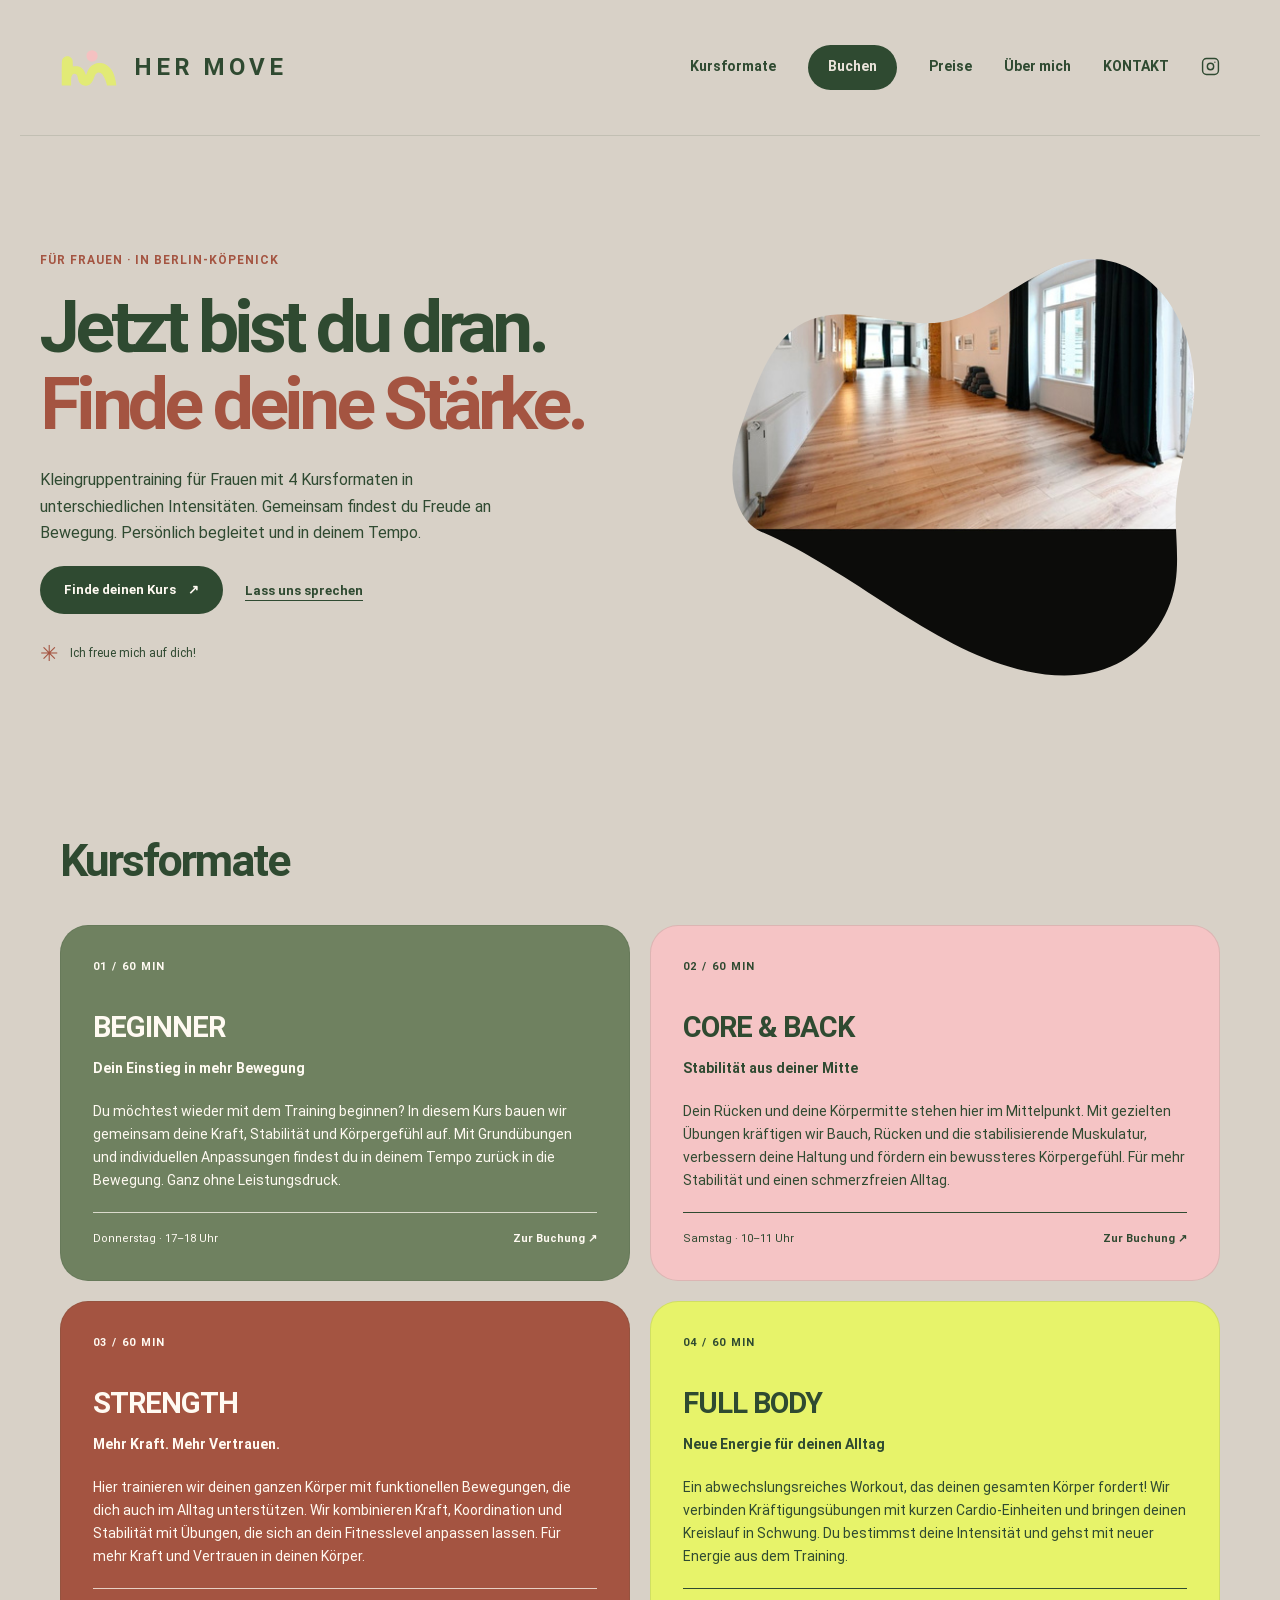
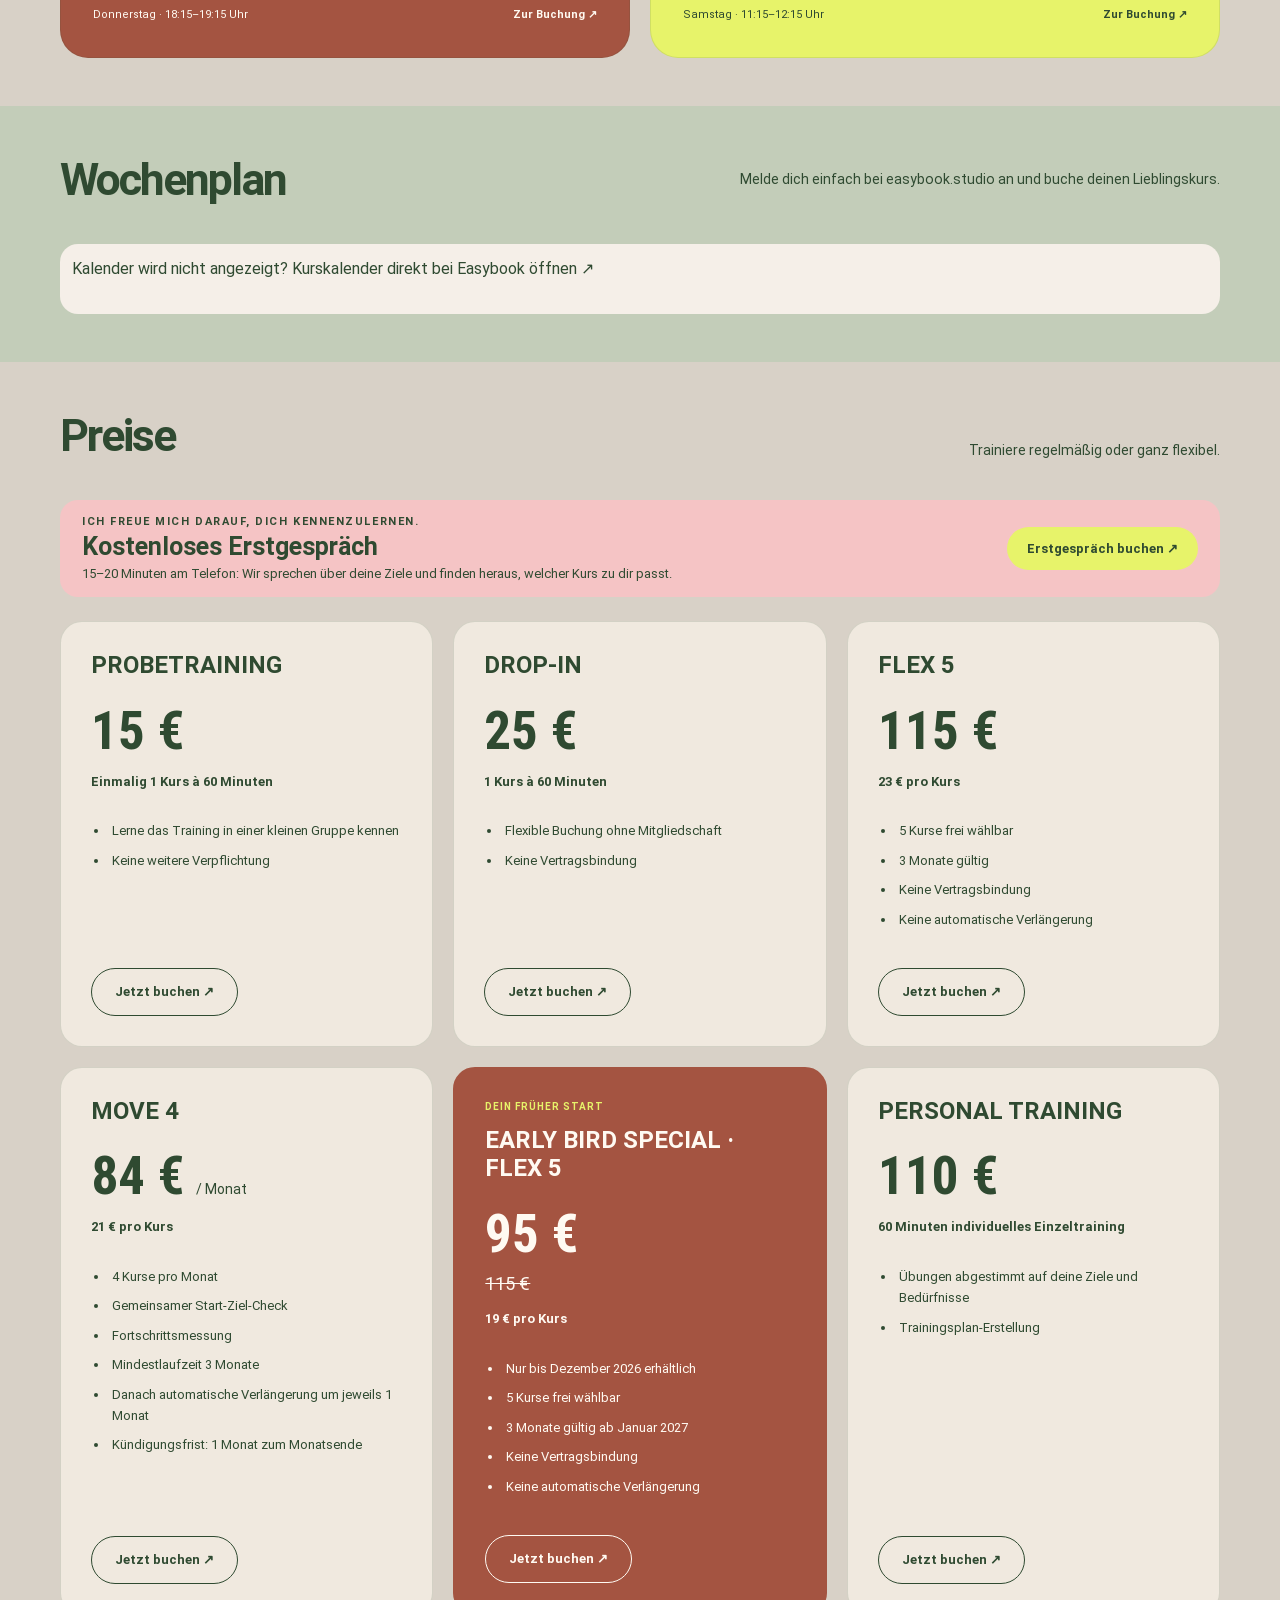
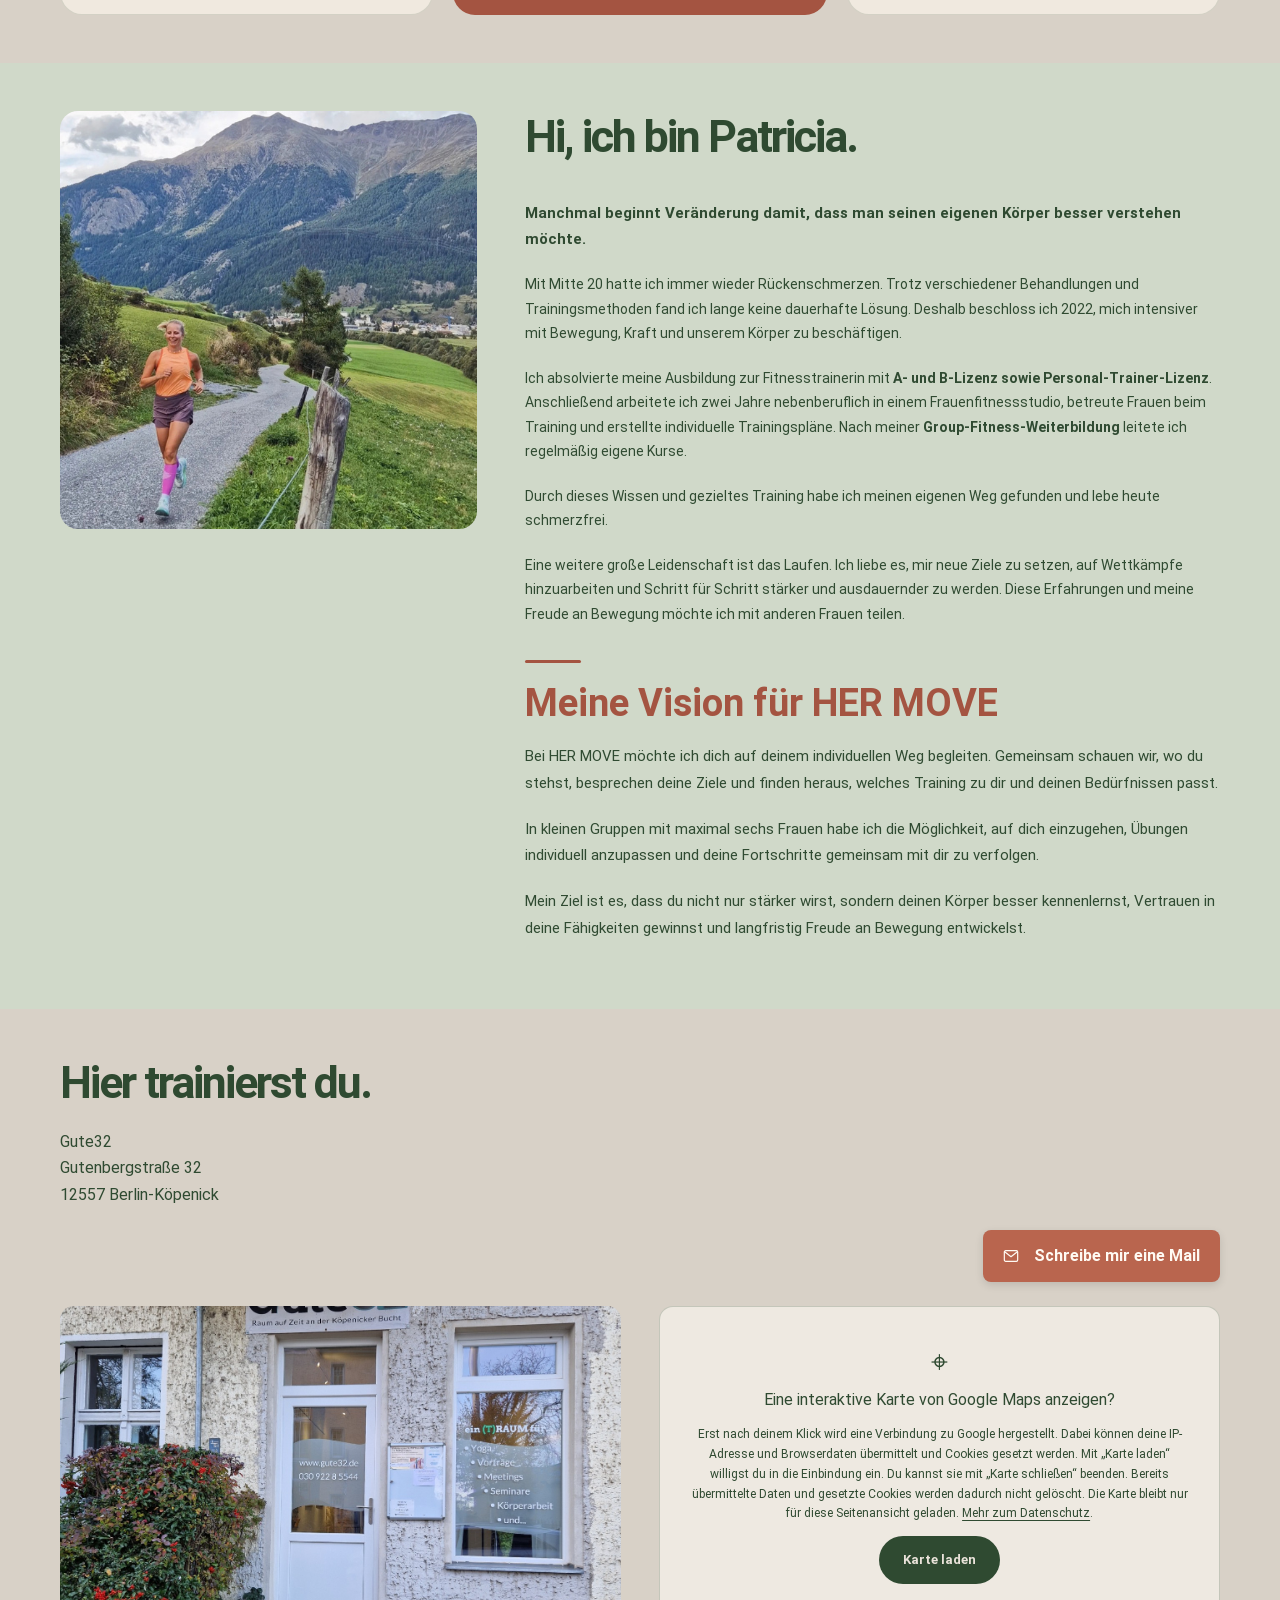
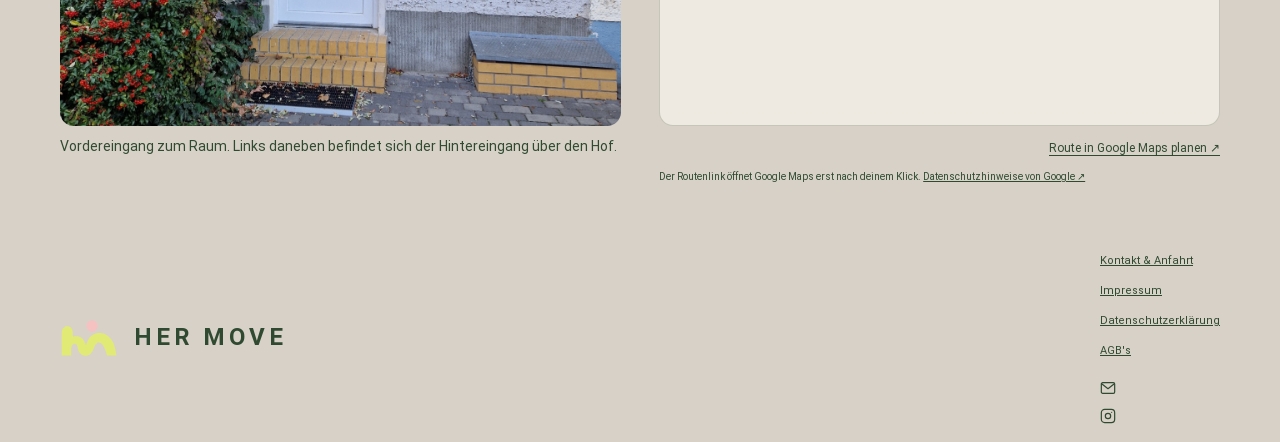
==== commit d561ae09: "Update index.html" ====
--- a/public/index.html
+++ b/public/index.html
@@ -8,7 +8,7 @@
 <meta content="HER MOVE: Kleingruppentraining für maximal sechs Frauen in Berlin-Köpenick. Beginner Workout, Strength, Core &amp; Back und Full Body mit Patricia." name="description"/>
 <meta content="#203b2b" name="theme-color"/>
 <title>HER MOVE | Kleingruppentraining für Frauen in Berlin-Köpenick</title>
-<link href="styles.css?v=20261122-studioform-kontakt" rel="stylesheet">
+<link href="styles.css?v=20261121-logo-farben-final" rel="stylesheet">
 <style>
 /* Footer: Kontaktlinks einheitlich ausrichten */
 .footer-links > a[href^="mailto:"] { text-decoration: none !important; display: inline-flex; align-items: center; gap: 6px; }
@@ -21,9 +21,23 @@
 /* HER MOVE: Instagram rechts in der Navigation; kleine Social-Icons im Footer */
 .site-header .main-nav > a.instagram-icon-link {display:inline-flex!important;align-items:center;justify-content:center;flex-shrink:0;text-decoration:none!important;}
 .site-header .main-nav > a.instagram-icon-link svg {width:19px;height:19px;display:block;}
-.site-footer .footer-social-icons {display:flex;flex-direction:column;align-items:flex-start;justify-content:center;gap:10px;flex-shrink:0;}
-.site-footer .footer-social-icons a {display:inline-flex;align-items:center;justify-content:center;color:inherit;text-decoration:none!important;border:0!important;line-height:1;}
+.site-footer .footer-links .footer-social-icons {display:flex!important;flex-direction:column!important;align-items:flex-start!important;justify-content:center;gap:12px;flex-shrink:0;}
+.site-footer .footer-links .footer-social-icons a {display:flex!important;align-items:center;justify-content:center;color:inherit;text-decoration:none!important;border:0!important;line-height:1;}
 .site-footer .footer-social-icons svg {width:16px;height:16px;display:block;}
+</style><style id="hermove-contact-mail-button">
+/* Auffälliger E-Mail-Button rechts im Kontaktbereich */
+.contact-section .contact-mail-link {
+  display: flex !important; align-items: center; justify-content: center; gap: 9px;
+  width: fit-content; margin: 16px 0 24px auto !important;
+  padding: 13px 20px !important; border-radius: 8px !important;
+  background: #b9654e !important; color: #fffaf3 !important;
+  text-decoration: none !important; border: none !important;
+  font-weight: 700 !important; box-shadow: 0 3px 9px rgba(0,0,0,.12);
+}
+.contact-section .contact-mail-link:hover, .contact-section .contact-mail-link:focus-visible {
+  background: #a6533e !important; color: white !important;
+}
+.contact-section .contact-mail-link svg {flex: 0 0 auto;}
 </style></head>
 <body>
 <a class="skip-link" href="#inhalt">Zum Inhalt</a>
@@ -77,7 +91,7 @@
 <section class="about-section" id="ueber-mich"><div class="section-shell">
 <div class="about-grid"><figure class="about-portrait"><img alt="Patricia beim Laufen in den Bergen" height="578" loading="lazy" src="assets/patricia.jpg" width="576"/></figure><div class="about-copy"><h2>Hi, ich bin Patricia.</h2><p class="about-lead">Manchmal beginnt Veränderung damit, dass man seinen eigenen Körper besser verstehen möchte.</p><p>Mit Mitte 20 hatte ich immer wieder Rückenschmerzen. Trotz verschiedener Behandlungen und Trainingsmethoden fand ich lange keine dauerhafte Lösung. Deshalb beschloss ich 2022, mich intensiver mit Bewegung, Kraft und unserem Körper zu beschäftigen.</p><p>Ich absolvierte meine Ausbildung zur Fitnesstrainerin mit <strong>A- und B-Lizenz sowie Personal-Trainer-Lizenz</strong>. Anschließend arbeitete ich zwei Jahre nebenberuflich in einem Frauenfitnessstudio, betreute Frauen beim Training und erstellte individuelle Trainingspläne. Nach meiner <strong>Group-Fitness-Weiterbildung</strong> leitete ich regelmäßig eigene Kurse.</p><p>Durch dieses Wissen und gezieltes Training habe ich meinen eigenen Weg gefunden und lebe heute schmerzfrei.</p><p>Eine weitere große Leidenschaft ist das Laufen. Ich liebe es, mir neue Ziele zu setzen, auf Wettkämpfe hinzuarbeiten und Schritt für Schritt stärker und ausdauernder zu werden. Diese Erfahrungen und meine Freude an Bewegung möchte ich mit anderen Frauen teilen.</p><div class="vision-inline"><h3 class="vision-heading">Meine Vision für HER MOVE</h3><p>Bei HER MOVE möchte ich dich auf deinem individuellen Weg begleiten. Gemeinsam schauen wir, wo du stehst, besprechen deine Ziele und finden heraus, welches Training zu dir und deinen Bedürfnissen passt.</p><p>In kleinen Gruppen mit maximal sechs Frauen habe ich die Möglichkeit, auf dich einzugehen, Übungen individuell anzupassen und deine Fortschritte gemeinsam mit dir zu verfolgen.</p><p>Mein Ziel ist es, dass du nicht nur stärker wirst, sondern deinen Körper besser kennenlernst, Vertrauen in deine Fähigkeiten gewinnst und langfristig Freude an Bewegung entwickelst.</p></div></div></div>
 </div></section>
-<section class="contact-section" id="kontakt"><div class="section-shell location-content"><h2>Hier trainierst du.</h2><div class="location-contact-row"><address class="location-address">Gute32<br/>Gutenbergstraße 32<br/>12557 Berlin-Köpenick</address><a class="contact-mail-link" href="mailto:her-move@gmx.de?subject=Anfrage%20an%20HER%20MOVE"><svg aria-hidden="true" fill="none" height="16" stroke="currentColor" stroke-linecap="round" stroke-linejoin="round" stroke-width="1.8" style="display:inline-block;vertical-align:-3px;margin-right:6px" viewbox="0 0 24 24" width="16"><rect height="16" rx="2" width="20" x="2" y="4"></rect><path d="m3 6 9 7 9-7"></path></svg>Schreibe mir eine Mail</a></div><div class="location-layout location-layout-portrait"><div class="location-left"><figure class="entrance-photo"><img alt="Eingang zum Trainingsraum Gute32, Gutenbergstraße 32 in Berlin-Köpenick" height="1536" loading="lazy" src="assets/HER_MOVE_eingang-gute32.jpg" width="1345"/><figcaption>Vordereingang zum Raum. Links daneben befindet sich der Hintereingang über den Hof.</figcaption></figure></div><div class="location-map"><div class="map-panel" data-map-url="https://maps.google.com/maps?q=Gutenbergstra%C3%9Fe%2032%2C%2012557%20Berlin&amp;z=16&amp;output=embed" id="studio-map">
+<section class="contact-section" id="kontakt"><div class="section-shell location-content"><h2>Hier trainierst du.</h2><address class="location-address">Gute32<br/>Gutenbergstraße 32<br/>12557 Berlin-Köpenick</address><a class="contact-mail-link" href="mailto:her-move@gmx.de?subject=Anfrage%20an%20HER%20MOVE"><svg aria-hidden="true" fill="none" height="16" stroke="currentColor" stroke-linecap="round" stroke-linejoin="round" stroke-width="1.8" style="display:inline-block;vertical-align:-3px;margin-right:6px" viewbox="0 0 24 24" width="16"><rect height="16" rx="2" width="20" x="2" y="4"></rect><path d="m3 6 9 7 9-7"></path></svg>Schreibe mir eine Mail</a><div class="location-layout location-layout-portrait"><div class="location-left"><figure class="entrance-photo"><img alt="Eingang zum Trainingsraum Gute32, Gutenbergstraße 32 in Berlin-Köpenick" height="1536" loading="lazy" src="assets/HER_MOVE_eingang-gute32.jpg" width="1345"/><figcaption>Vordereingang zum Raum. Links daneben befindet sich der Hintereingang über den Hof.</figcaption></figure></div><div class="location-map"><div class="map-panel" data-map-url="https://maps.google.com/maps?q=Gutenbergstra%C3%9Fe%2032%2C%2012557%20Berlin&amp;z=16&amp;output=embed" id="studio-map">
 <div class="map-placeholder">
 <span aria-hidden="true" class="map-pin">⌖</span>
 <p>Eine interaktive Karte von Google Maps anzeigen?</p>
@@ -94,7 +108,7 @@
 <a href="index.html#kontakt">Kontakt &amp; Anfahrt</a>
 <a href="impressum.html">Impressum</a>
 <a href="datenschutz.html">Datenschutzerklärung</a><a href="agb.html">AGB's</a>
-<span aria-label="Kontakt und Instagram" class="footer-social-icons"><a aria-label="Schreibe mir eine Mail" href="mailto:her-move@gmx.de" title="Schreibe mir eine Mail"><svg aria-hidden="true" fill="none" stroke="currentColor" stroke-linecap="round" stroke-linejoin="round" stroke-width="1.8" viewbox="0 0 24 24"><rect height="16" rx="2" width="20" x="2" y="4"></rect><path d="m3 6 9 7 9-7"></path></svg></a><a aria-label="HER MOVE auf Instagram" href="https://www.instagram.com/hermove_berlin/" rel="noopener noreferrer" target="_blank" title="HER MOVE auf Instagram"><svg aria-hidden="true" fill="none" stroke="currentColor" stroke-linecap="round" stroke-linejoin="round" stroke-width="1.8" viewbox="0 0 24 24"><rect height="20" rx="5" width="20" x="2" y="2"></rect><circle cx="12" cy="12" r="4"></circle><path d="M17.5 6.5h.01"></path></svg></a></span></nav>
+<div aria-label="Kontakt und Instagram" class="footer-social-icons" style="display:flex!important;flex-direction:column!important;align-items:flex-start!important;gap:12px!important;width:max-content!important;margin-top:8px!important;"><a aria-label="Schreibe mir eine Mail" href="mailto:her-move@gmx.de" title="Schreibe mir eine Mail"><svg aria-hidden="true" fill="none" stroke="currentColor" stroke-linecap="round" stroke-linejoin="round" stroke-width="1.8" viewbox="0 0 24 24"><rect height="16" rx="2" width="20" x="2" y="4"></rect><path d="m3 6 9 7 9-7"></path></svg></a><a aria-label="HER MOVE auf Instagram" href="https://www.instagram.com/hermove_berlin/" rel="noopener noreferrer" target="_blank" title="HER MOVE auf Instagram"><svg aria-hidden="true" fill="none" stroke="currentColor" stroke-linecap="round" stroke-linejoin="round" stroke-width="1.8" viewbox="0 0 24 24"><rect height="20" rx="5" width="20" x="2" y="2"></rect><circle cx="12" cy="12" r="4"></circle><path d="M17.5 6.5h.01"></path></svg></a></div></nav>
 </div>
 </footer>
 <dialog aria-describedby="demo-description" aria-labelledby="demo-title" id="demo-dialog"><button aria-label="Dialog schließen" class="dialog-close" type="button">✕</button><p class="eyebrow">HER MOVE · Vorschau</p><h2 id="demo-title">Bald geht’s los.</h2><p id="demo-description"></p><p>Hier wurde nichts gebucht, versendet oder bezahlt.</p><form method="dialog"><button class="button button-dark">Verstanden</button></form></dialog>
--- a/public/styles.css
+++ b/public/styles.css
@@ -1594,64 +1594,76 @@
 .about-copy .vision-inline { background:transparent !important; border:0 !important; box-shadow:none !important; border-radius:0 !important; padding:12px 0 0 !important; margin-top:22px !important; }
 .about-copy .vision-inline::before { content:""; display:block; width:56px; height:3px; background:#a45441; border-radius:10px; margin-bottom:18px; }
 .about-copy .vision-inline .vision-heading { color:#a45441; margin-top:0; }
-/* HER MOVE Standort – zwei gleich grosse Hochformat-Flaechen.
-   Das Original-Eingangsfoto wird NICHT beschnitten. */
-.location-content > h2 { margin-bottom: 20px; }
-#kontakt .location-address {
-  display:block; font-style:normal; line-height:1.65;
-  margin:0 0 22px; padding:0;
-}
-#kontakt .location-layout-portrait {
-  display:grid;
-  grid-template-columns:repeat(2,minmax(0,1fr));
-  gap:clamp(18px,3vw,42px);
-  align-items:start;
-}
-#kontakt .location-layout-portrait > .location-left,
-#kontakt .location-layout-portrait > .location-map {
-  min-width:0; width:100%; margin:0; padding:0;
-}
-#kontakt .location-layout-portrait .entrance-photo { margin:0; width:100%; }
-#kontakt .location-layout-portrait .entrance-photo img {
-  display:block; width:100%;
-  aspect-ratio:1345 / 1536;
-  height:auto; max-height:none;
-  object-fit:contain;
-  object-position:center;
-  background:transparent;
-  border-radius:14px;
-}
-#kontakt .location-layout-portrait .entrance-photo figcaption {
-  margin-top:10px; font-size:14px; line-height:1.5;
-}
-#kontakt .location-layout-portrait .map-panel {
-  width:100%; max-width:none;
-  aspect-ratio:1345 / 1536;
-  height:auto; min-height:0; max-height:none;
-  border-radius:14px; overflow:hidden;
-  display:flex; flex-direction:column;
-}
-#kontakt .location-layout-portrait .map-placeholder {
-  flex:1; min-height:0; width:100%;
-  padding:clamp(16px,2vw,30px);
-  overflow-y:auto;
-}
-#kontakt .location-layout-portrait .map-panel iframe {
-  display:block; width:100%; height:100%; min-height:0;
-  flex:1; border:0;
-}
-#kontakt .location-layout-portrait .map-actions {
-  display:flex; flex-wrap:wrap; gap:12px;
-}
+/* Standort: Bild links unter Adresse, Karte rechts in halber Breite */
+.location-content > h2 { margin-bottom:20px; }
+.location-layout { display:grid; grid-template-columns:minmax(0,1fr) minmax(0,1fr); align-items:start; gap:clamp(24px,4vw,64px); }
+.location-left address { font-style:normal; margin:0 0 22px; line-height:1.65; }
+.entrance-photo { margin:0; max-width:100%; }
+.entrance-photo img { display:block; width:100%; height:auto; max-height:460px; object-fit:cover; border-radius:18px; }
+.entrance-photo figcaption { margin-top:10px; font-size:14px; line-height:1.5; color:#2f4a31; }
+.location-map { min-width:0; }
+.location-map .map-panel { width:100%; max-width:100%; }
+.location-map .map-actions { display:flex; flex-wrap:wrap; gap:12px; }
+/* Header-Logo: nie abschneiden */
+.site-header, .site-header .brand-logo-full, footer .brand-logo-full { overflow:visible !important; }
+
+
+@media (max-width: 768px) {
+ .location-layout { grid-template-columns:minmax(0,1fr); gap:26px; }
+ 
+ .weekly-heading .heading-copy { white-space:normal !important; }
+ .prices-section .consultation > div:first-child > p:last-child { white-space:normal !important; }
+}
+
+/* HER MOVE: zusätzliches Raumfoto im Standortbereich */
+.location-room-photo { margin: 24px 0 0; }
+.location-room-photo img { display:block; width:100%; height:auto; aspect-ratio: 4 / 3; object-fit:cover; border-radius: 16px; }
+.location-room-photo figcaption { margin-top:8px; font-size:.9rem; opacity:.8; }
+
+/* HER MOVE – Korrektur Headerlogo und Standort (Desktop & Handy) */
+
+
+.location-left, .location-map { min-width: 0; }
+.location-left .entrance-photo { margin: 0; width: 100%; }
+.location-left .entrance-photo img {
+  display: block; width: 100%; height: auto;
+  max-height: 460px; object-fit: cover; object-position: center 45%;
+  border-radius: 16px;
+}
+.location-left .entrance-photo figcaption {
+  font-size: 14px; line-height: 1.5; margin-top: 10px;
+}
+@media (max-width: 768px) {
+  
+  .location-layout { display: grid; grid-template-columns: minmax(0, 1fr); gap: 24px; }
+  .location-left .entrance-photo img { max-height: none; }
+  
+}
+
+
+/* Standort: Bild links und Google-Karte rechts, auch auf Mobilgeraeten */
+#kontakt .location-layout { display:grid !important; grid-template-columns:minmax(0,1fr) minmax(0,1fr) !important; gap:clamp(20px,4vw,52px) !important; align-items:start !important; }
+#kontakt .location-left, #kontakt .location-map { min-width:0 !important; width:100% !important; }
+#kontakt .location-left address { display:block; margin:0 0 22px !important; }
+#kontakt .entrance-photo { display:block !important; margin:0 !important; width:100% !important; }
+#kontakt .entrance-photo img { display:block !important; width:100% !important; height:auto !important; max-height:520px !important; object-fit:contain !important; object-position:top center !important; border-radius:14px; }
+#kontakt .entrance-photo figcaption { display:block; margin-top:10px; line-height:1.5; }
+#kontakt .location-map .map-panel { width:100% !important; max-width:100% !important; min-height:300px; }
+@media (max-width:768px) { #kontakt .location-layout { grid-template-columns:minmax(0,1fr) !important; gap:24px !important; } #kontakt .entrance-photo img { max-height:none !important; } }
+
+/* Standortkorrektur: Adresse und Bild linksbuendig; Bild und Karte gleiche Oberkante */
+#kontakt .location-address { display:block; font-style:normal; line-height:1.65; margin:0 0 22px; padding:0; }
+#kontakt .location-layout { display:grid !important; grid-template-columns:minmax(0,1fr) minmax(0,1fr) !important; align-items:start !important; column-gap:clamp(18px,3vw,42px) !important; }
+#kontakt .location-left, #kontakt .location-map, #kontakt .entrance-photo { margin:0 !important; padding:0 !important; min-width:0; width:100%; }
+#kontakt .entrance-photo img { display:block !important; width:100% !important; height:420px !important; max-height:none !important; object-fit:cover !important; object-position:center 42% !important; border-radius:14px; }
+#kontakt .location-map .map-panel { width:100% !important; height:420px !important; min-height:0 !important; max-height:none !important; overflow:hidden; border-radius:14px; }
+#kontakt .location-map .map-panel iframe { display:block; width:100% !important; height:100% !important; min-height:0 !important; }
 @media (max-width:768px) {
-  #kontakt .location-layout-portrait {
-    grid-template-columns:minmax(0,1fr);
-    gap:24px;
-  }
-  #kontakt .location-layout-portrait .map-placeholder { padding:20px; }
-  .weekly-heading .heading-copy { white-space:normal !important; }
-  .prices-section .consultation > div:first-child > p:last-child { white-space:normal !important; }
-}
+ #kontakt .location-layout { grid-template-columns:minmax(0,1fr) !important; row-gap:24px !important; }
+ #kontakt .entrance-photo img { height:320px !important; }
+ #kontakt .location-map .map-panel { height:320px !important; }
+}
+
 /* HER MOVE – einheitlicher Header und Footer, 17.11.2026 */
 .site-header {
   min-height: 136px !important;
@@ -1668,41 +1680,49 @@
 }
 
 
-/* HER MOVE – Logo und Schriftzug: einheitliche Darstellung */
+/* ==============================================================
+   HER MOVE – EINZIGE LOGO-REGELN (Header und Footer)
+   Alte, widerspruechliche Logo-Regeln wurden entfernt.
+   =============================================================== */
 .site-header {
-  min-height: 136px !important;
+  min-height: 136px;
   overflow: visible;
 }
-.site-header .brand-logo-full,
-.site-footer .brand-logo-full {
+.site-header .brand,
+.site-footer .brand {
   display: inline-flex;
   align-items: center;
   justify-content: flex-start;
-  gap: 14px;
+  gap: 16px;
   flex: 0 0 auto;
   min-width: 0;
   height: auto;
   margin: 0;
   padding: 0;
   overflow: visible;
-  line-height: 1;
-}
-.site-header .brand-mark,
-.site-footer .brand-mark {
-  display: block;
-  flex: 0 0 100px;
-  width: 100px;
-  height: 72px;
+  color: var(--ink);
+  font-size: 24px;
+  font-weight: 700;
+  letter-spacing: .16em;
+  line-height: 1.2;
+}
+.site-header .brand-logo-full,
+.site-footer .brand-logo-full {
+  display: inline-flex;
+  align-items: center;
+  gap: 16px;
   overflow: visible;
-}
-.site-header .brand-mark img,
-.site-footer .brand-mark img {
+  min-width: 0;
+}
+.site-header .brand-logo-full > img,
+.site-footer .brand-logo-full > img {
   display: block;
   position: static;
-  width: 100%;
-  height: 100%;
+  width: 90px;
+  height: 72px;
   max-width: none;
   max-height: none;
+  flex: 0 0 90px;
   object-fit: contain;
   transform: none;
   margin: 0;
@@ -1710,209 +1730,65 @@
 }
 .site-header .brand-wordmark,
 .site-footer .brand-wordmark {
-  display: block;
+  display: inline-block;
   flex: 0 0 auto;
   white-space: nowrap;
-  font-size: 24px;
-  font-weight: 700;
-  letter-spacing: .16em;
-  line-height: 1.2;
   margin: 0;
   padding: 0;
   transform: none;
 }
 @media (max-width: 700px) {
-  .site-header { min-height: 112px !important; gap: 8px; }
+  .site-header { min-height: 112px; gap: 8px; }
+  .site-header .brand,
+  .site-footer .brand,
   .site-header .brand-logo-full,
   .site-footer .brand-logo-full { gap: 9px; }
-  .site-header .brand-mark,
-  .site-footer .brand-mark { flex-basis: 80px; width: 80px; height: 58px; }
-  .site-header .brand-wordmark { font-size: clamp(15px, 3.8vw, 21px); letter-spacing: .12em; }
+  .site-header .brand-logo-full > img,
+  .site-footer .brand-logo-full > img {
+    width: 72px;
+    height: 60px;
+    flex-basis: 72px;
+  }
+  .site-header .brand-wordmark {
+    font-size: clamp(15px, 3.8vw, 21px);
+    letter-spacing: .12em;
+  }
   .main-nav { top: 112px; }
 }
 @media (max-width: 380px) {
-  .site-header .brand-mark,
-  .site-footer .brand-mark { flex-basis: 67px; width: 67px; height: 48px; }
+  .site-header .brand-logo-full > img,
+  .site-footer .brand-logo-full > img {
+    width: 62px;
+    height: 52px;
+    flex-basis: 62px;
+  }
   .site-header .brand-wordmark { font-size: 15px; letter-spacing: .08em; }
 }
 
-
-/* HER MOVE – kompakter Original-Header, ohne Bildbeschnitt. */
-.site-header.section-shell { min-height: 106px !important; padding-block: 0 !important; overflow: visible !important; }
-.site-header .brand-original, .site-footer .brand-original {
-  display: inline-flex !important; align-items: center !important;
-  gap: 10px !important; font-size: 24px !important;
-  font-weight: 700 !important; letter-spacing: .16em !important;
-  line-height: 1.2 !important; overflow: visible !important;
-}
-.site-header .brand-original .brand-icon, .site-footer .brand-original .brand-icon {
-  display: flex !important; align-items: center !important; justify-content: center !important;
-  position: relative !important; width: 55px !important; height: 48px !important;
-  flex: 0 0 55px !important; overflow: visible !important;
-}
-.site-header .brand-original .brand-icon img, .site-footer .brand-original .brand-icon img {
-  display: block !important; position: static !important;
-  width: 55px !important; height: 48px !important;
-  max-width: 100% !important; max-height: 100% !important;
-  object-fit: contain !important; transform: none !important;
-  margin: 0 !important;
-}
-.site-header .brand-original .brand-wordmark, .site-footer .brand-original .brand-wordmark {
-  font-size: inherit !important; letter-spacing: inherit !important;
-  white-space: nowrap !important; line-height: 1.2 !important;
-}
-@media (max-width: 700px) {
-  .site-header.section-shell { min-height: 85px !important; }
-  .site-header .brand-original { font-size: 21px !important; gap: 8px !important; }
-  .site-header .brand-original .brand-icon { width: 48px !important; height: 42px !important; flex-basis: 48px !important; }
-  .site-header .brand-original .brand-icon img { width: 48px !important; height: 42px !important; }
-  .site-header .main-nav { top: 85px !important; }
-}
-@media (max-width: 380px) {
-  .site-header .brand-original { font-size: 18px !important; gap: 7px !important; }
-  .site-header .brand-original .brand-icon { width: 43px !important; height: 38px !important; flex-basis: 43px !important; }
-  .site-header .brand-original .brand-icon img { width: 43px !important; height: 38px !important; }
-}
-
-/* HER MOVE – einheitliches Logo ohne Beschnitt auf allen Seiten */
-.site-header .brand-original, .site-footer .brand-original {display:inline-flex!important;align-items:center!important;gap:10px!important;overflow:visible!important;flex-shrink:0!important;}
-.site-header .brand-original .brand-icon, .site-footer .brand-original .brand-icon {position:static!important;display:flex!important;align-items:center!important;justify-content:center!important;width:58px!important;height:58px!important;flex:0 0 58px!important;overflow:visible!important;}
-.site-header .brand-original .brand-icon img, .site-footer .brand-original .brand-icon img {position:static!important;display:block!important;width:100%!important;height:100%!important;max-width:100%!important;max-height:100%!important;object-fit:contain!important;object-position:center!important;transform:none!important;inset:auto!important;margin:0!important;clip-path:none!important;}
-.site-header .brand-original .brand-wordmark, .site-footer .brand-original .brand-wordmark {white-space:nowrap!important;line-height:1.15!important;}
-.site-header.section-shell {min-height:96px!important;}
-@media(max-width:700px){.site-header.section-shell{min-height:82px!important}.site-header .brand-original .brand-icon,.site-footer .brand-original .brand-icon{width:46px!important;height:46px!important;flex-basis:46px!important}.site-header .brand-original,.site-footer .brand-original{gap:8px!important}.site-header .main-nav{top:82px!important}}
-@media(max-width:380px){.site-header .brand-original .brand-icon,.site-footer .brand-original .brand-icon{width:42px!important;height:42px!important;flex-basis:42px!important}}
-.contact-actions {display:flex;flex-wrap:wrap;align-items:center;gap:12px;margin:24px 0;}
-.contact-actions .button {text-align:center;}
-.social-link {font-weight:700;text-decoration:underline;text-underline-offset:4px;}
-.legal-content .legal-note {background:#f0e9df;border-left:3px solid #a45441;padding:14px 18px;border-radius:8px;}
-.legal-content h2 {margin-top:34px;}
-.booking-direct-link {margin:14px 0 4px;font-size:14px;}
-.booking-direct-link a {text-decoration:underline;text-underline-offset:4px;font-weight:700;}
-
-/* HER MOVE – Studiofoto: schwarzen unteren Bildbereich ausblenden.
-   Das Foto wird am oberen Rand verankert und innerhalb der organischen Form vergrößert. */
+/* HER MOVE 22.11.2026: Studiofoto mit sauberer SVG-Kontur aus der gelieferten Form */
+.hero-side-by-side .studio-photo {
+  border-radius: 0 !important;
+  background: transparent !important;
+  -webkit-mask: url("data:image/svg+xml,%3Csvg%20xmlns%3D%22http%3A%2F%2Fwww.w3.org%2F2000%2Fsvg%22%20viewBox%3D%220%200%20289.5%20240%22%20preserveAspectRatio%3D%22none%22%3E%3Cpath%20fill%3D%22white%22%20d%3D%22M%2026.601562%20155.625%20C%2016.710938%20151.671875%2011.21875%20138.699219%2011.203125%20126.5625%20C%2011.1875%20114.425781%2015.496094%20102.910156%2019.839844%2091.871094%20C%2025.640625%2077.132812%2032.230469%2061.730469%2044.03125%2053.0625%20C%2055.878906%2044.367188%2070.867188%2044.074219%2084.808594%2045.808594%20C%2098.75%2047.546875%20112.769531%2051.027344%20126.664062%2048.871094%20C%20153.851562%2044.644531%20176.390625%2019.546875%20203.734375%2016.96875%20C%20219.734375%2015.460938%20236.183594%2022.371094%20247.640625%2035.410156%20C%20259.097656%2048.453125%20265.359375%2067.402344%20264.355469%2085.988281%20C%20263.34375%20104.660156%20255.472656%20122.132812%20254.355469%20140.796875%20C%20253.527344%20154.511719%20256.382812%20168.460938%20254.082031%20181.945312%20C%20250.832031%20200.945312%20237.394531%20216.179688%20221.839844%20223.230469%20C%20206.285156%20230.28125%20188.914062%20230.109375%20172.453125%20226.835938%20C%20121.394531%20216.6875%2078.601562%20176.414062%2026.601562%20155.632812%20Z%20M%2026.601562%20155.625%20%22%2F%3E%3C%2Fsvg%3E") center / 100% 100% no-repeat;
+  mask: url("data:image/svg+xml,%3Csvg%20xmlns%3D%22http%3A%2F%2Fwww.w3.org%2F2000%2Fsvg%22%20viewBox%3D%220%200%20289.5%20240%22%20preserveAspectRatio%3D%22none%22%3E%3Cpath%20fill%3D%22white%22%20d%3D%22M%2026.601562%20155.625%20C%2016.710938%20151.671875%2011.21875%20138.699219%2011.203125%20126.5625%20C%2011.1875%20114.425781%2015.496094%20102.910156%2019.839844%2091.871094%20C%2025.640625%2077.132812%2032.230469%2061.730469%2044.03125%2053.0625%20C%2055.878906%2044.367188%2070.867188%2044.074219%2084.808594%2045.808594%20C%2098.75%2047.546875%20112.769531%2051.027344%20126.664062%2048.871094%20C%20153.851562%2044.644531%20176.390625%2019.546875%20203.734375%2016.96875%20C%20219.734375%2015.460938%20236.183594%2022.371094%20247.640625%2035.410156%20C%20259.097656%2048.453125%20265.359375%2067.402344%20264.355469%2085.988281%20C%20263.34375%20104.660156%20255.472656%20122.132812%20254.355469%20140.796875%20C%20253.527344%20154.511719%20256.382812%20168.460938%20254.082031%20181.945312%20C%20250.832031%20200.945312%20237.394531%20216.179688%20221.839844%20223.230469%20C%20206.285156%20230.28125%20188.914062%20230.109375%20172.453125%20226.835938%20C%20121.394531%20216.6875%2078.601562%20176.414062%2026.601562%20155.632812%20Z%20M%2026.601562%20155.625%20%22%2F%3E%3C%2Fsvg%3E") center / 100% 100% no-repeat;
+}
 .hero-side-by-side .studio-photo img {
-  position: absolute !important;
-  top: 0 !important;
-  left: 0 !important;
-  width: 100% !important;
-  height: 185% !important;
-  max-width: none !important;
-  object-fit: cover !important;
-  object-position: center top !important;
-}
-
-
-/* HER MOVE 21.11 – einheitliche finale Designregeln */
-.site-header, .site-footer {background:#203b2b !important;color:#d8d1c7 !important;}
-.site-header.section-shell {width:100% !important;max-width:none !important;padding-left:max(22px,calc((100vw - 1160px)/2)) !important;padding-right:max(22px,calc((100vw - 1160px)/2)) !important;min-height:88px !important;}
-.site-header .main-nav a {text-transform:uppercase !important;color:#d8d1c7 !important;}
-.site-header .main-nav a[href$="#buchung"] {background:#d8d1c7 !important;color:#203b2b !important;}
-.site-header .main-nav a:hover {border-color:#d8d1c7 !important;}
-.site-header .brand-original,.site-footer .brand-original {color:#d8d1c7 !important;gap:9px !important;font-size:22px !important;}
-.site-header .brand-original .brand-icon,.site-footer .brand-original .brand-icon {position:static !important;display:flex !important;width:46px !important;height:46px !important;flex:0 0 46px !important;overflow:visible !important;align-items:center !important;justify-content:center !important;}
-.site-header .brand-original .brand-icon img,.site-footer .brand-original .brand-icon img {position:static !important;inset:auto !important;display:block !important;width:46px !important;height:46px !important;max-width:100% !important;max-height:100% !important;object-fit:contain !important;object-position:center !important;clip-path:none !important;transform:none !important;}
-.site-header .brand-original .brand-wordmark,.site-footer .brand-original .brand-wordmark {color:#d8d1c7 !important;font-size:22px !important;}
-.site-footer .footer-links a,.site-footer .footer-inner p {color:#d8d1c7 !important;}
-.site-header .menu-toggle {color:#d8d1c7 !important;border-color:#d8d1c7 !important;}
-.course-card.sage,.course-card.lime,.price-card.early-bird,.price-card.membership,.schedule-section,.consultation-actions .button,.prices-section .consultation-actions .button {background:#5f6b52 !important;color:#d8d1c7 !important;}
-.course-card.sage a,.course-card.lime a {color:#d8d1c7 !important;}
-.hero-facts li:nth-child(3) {background:#5f6b52 !important;color:#d8d1c7 !important;}
-.vision .button {background:#5f6b52 !important;color:#d8d1c7 !important;}
-.hero-side-by-side .studio-photo img {position:absolute !important;left:0 !important;top:-81.6667% !important;width:100% !important;height:325% !important;max-width:none !important;object-fit:fill !important;object-position:center !important;transform:none !important;}
-.contact-details .button {margin-top:14px;background:#203b2b;color:#d8d1c7;}
-.legal-content .legal-note {display:none !important;}
-@media(max-width:800px){
- .hero-side-by-side .studio-photo img {top:-76% !important;height:325% !important;object-fit:fill !important;}
-}
-@media(max-width:700px){
- .site-header.section-shell {min-height:78px !important;}
- .site-header .brand-original,.site-footer .brand-original {font-size:18px !important;}
- .site-header .brand-original .brand-icon,.site-footer .brand-original .brand-icon {width:40px !important;height:40px !important;flex-basis:40px !important;}
- .site-header .brand-original .brand-icon img,.site-footer .brand-original .brand-icon img {width:40px !important;height:40px !important;}
- .site-header .brand-original .brand-wordmark,.site-footer .brand-original .brand-wordmark {font-size:18px !important;}
- .site-header .main-nav {top:78px !important;background:#203b2b !important;}
-}
-
-
-/* HER MOVE 22.11: gezielte Korrekturen – letzte Regeln sind maßgeblich */
-/* Das bisherige logo.png ist bereits in der Bilddatei abgeschnitten.
-   Daher verwenden alle Seiten das vollständige Logo-Asset. */
-.site-header .brand-original .brand-icon,.site-footer .brand-original .brand-icon {
-  width:58px!important;height:46px!important;flex:0 0 58px!important;
-  overflow:visible!important;position:static!important;
-}
-.site-header .brand-original .brand-icon img,.site-footer .brand-original .brand-icon img {
-  display:block!important;width:58px!important;height:46px!important;max-width:none!important;
-  object-fit:contain!important;object-position:center!important;position:static!important;
-  clip-path:none!important;transform:none!important;
-}
-.site-header .main-nav a[href$="#buchung"],.site-header .main-nav a[href="#buchung"] {
-  background:transparent!important;color:#d8d1c7!important;border-radius:0!important;
-  padding:10px 0!important;
-}
-.site-header .main-nav a[href$="#buchung"]:hover {border-color:#d8d1c7!important;}
-/* Gelb/Lime bleibt Gelb. Nur die zuvor hellgrüne Über-mich-Fläche wird Salbeigrün. */
-.course-card.lime,.price-card.early-bird {background:#e7f36a!important;color:#203b2b!important;}
-.course-card.lime a,.price-card.early-bird a {color:#203b2b!important;}
-.hero-facts li:nth-child(3),.consultation-actions .button,.vision .button {background:#e7f36a!important;color:#203b2b!important;}
-.about-section {background:#5f6b52!important;color:#d8d1c7!important;}
-.about-section .about-copy,.about-section .about-copy p,.about-section .about-copy h2,
-.about-section .about-copy h3,.about-section .about-copy .vision-heading,
-.about-section .eyebrow,.about-section .about-portrait figcaption {color:#d8d1c7!important;}
-.about-section .credentials {border-left-color:#e7f36a!important;}
-/* E-Mail klein und direkt neben der Adresse, Instagram ausschließlich in Header/Footer */
-.location-address {display:inline-block;vertical-align:middle;margin-right:20px;}
-.contact-mail-link {display:inline-flex;vertical-align:middle;align-items:center;
-  font-size:13px;font-weight:700;text-decoration:underline;text-underline-offset:4px;
-  padding:8px 0;color:#203b2b;}
-.contact-mail-link:hover {color:#a45441;}
-.instagram-icon-link {display:inline-flex!important;align-items:center;justify-content:center;
-  width:30px;min-width:30px;padding:4px!important;color:#d8d1c7!important;
-  border:0!important;background:transparent!important;text-decoration:none!important;}
-.instagram-icon-link svg {width:19px;height:19px;display:block;}
-.footer-links .instagram-icon-link {width:30px;}
-/* Mobil kompakt, Logo vollständig und E-Mail direkt neben/bei Adresse */
-@media(max-width:700px){
- .site-header .brand-original .brand-icon,.site-footer .brand-original .brand-icon {width:48px!important;height:40px!important;flex-basis:48px!important;}
- .site-header .brand-original .brand-icon img,.site-footer .brand-original .brand-icon img {width:48px!important;height:40px!important;}
- .location-address {margin-right:12px;}
- .contact-mail-link {font-size:12px;}
-}
-
-/* HER MOVE: transparentes Logo ohne weiße Hinterlegung */
-.site-header .brand-original, .site-footer .brand-original,
-.site-header .brand-original .brand-icon, .site-footer .brand-original .brand-icon,
-.site-header .brand-original .brand-icon img, .site-footer .brand-original .brand-icon img {
- background:transparent!important; background-color:transparent!important; box-shadow:none!important;
-}
-.site-header .brand-original .brand-icon::before,.site-header .brand-original .brand-icon::after,
-.site-footer .brand-original .brand-icon::before,.site-footer .brand-original .brand-icon::after {content:none!important;display:none!important;}
-
-
-/* HER MOVE – gezielte abschließende Korrekturen 21.11. */
-/* Das Logo-Asset muss unter public/assets/her-move-logo-original.svg hochgeladen sein. */
-.site-header .brand-original .brand-icon, .site-footer .brand-original .brand-icon {
- width:60px!important;height:46px!important;flex:0 0 60px!important;
- overflow:visible!important;background:transparent!important;display:flex!important;align-items:center!important;justify-content:center!important;
-}
-.site-header .brand-original .brand-icon img, .site-footer .brand-original .brand-icon img {
- width:60px!important;height:46px!important;object-fit:contain!important;
- display:block!important;opacity:1!important;visibility:visible!important;
- background:transparent!important;filter:none!important;clip-path:none!important;
- transform:none!important;position:static!important;max-width:none!important;max-height:none!important;
-}
-.course-card.lime {background:#5f6b52!important;color:#d8d1c7!important;}
-.course-card.lime a,.course-card.lime h3,.course-card.lime p,.course-card.lime span {color:#d8d1c7!important;}
-.course-card.sage {background:#e7f36a!important;color:#203b2b!important;}
-.course-card.sage a,.course-card.sage h3,.course-card.sage p,.course-card.sage span {color:#203b2b!important;}
-.about-section .vision-heading,.about-section .vision-inline .vision-heading {color:#e7f36a!important;}
-.about-section .vision-inline::before,.about-section .vision-heading::before {background:#e7f36a!important;width:110px!important;height:2px!important;}
-.site-footer .footer-links a {text-decoration:none!important;border-bottom:0!important;}
-.site-footer .footer-links a:hover {text-decoration:none!important;opacity:.78;}
-.site-header .instagram-icon-link,.site-footer .instagram-icon-link {display:inline-flex!important;visibility:visible!important;opacity:1!important;}
-@media(max-width:700px){
-.site-header .brand-original .brand-icon,.site-footer .brand-original .brand-icon {width:50px!important;height:40px!important;flex-basis:50px!important;}
-.site-header .brand-original .brand-icon img,.site-footer .brand-original .brand-icon img {width:50px!important;height:40px!important;}
-}
+  position: absolute !important; inset: 0 !important;
+  width: 100% !important; height: 100% !important;
+  object-fit: cover !important; object-position: center center !important;
+  max-width: 100% !important;
+}
+/* Adresse und Mail-Button auf derselben unteren Linie */
+#kontakt .location-contact-row {
+  display: flex; justify-content: space-between; align-items: flex-end;
+  gap: 20px; margin-bottom: 22px;
+}
+#kontakt .location-contact-row .location-address { margin: 0 !important; }
+#kontakt .location-contact-row .contact-mail-link {
+  position: static !important; float: none !important;
+  margin: 0 !important; flex-shrink: 0;
+}
+@media (max-width: 600px) {
+  #kontakt .location-contact-row { flex-wrap: wrap; gap: 14px; }
+  #kontakt .location-contact-row .contact-mail-link { margin-left: auto !important; }
+}
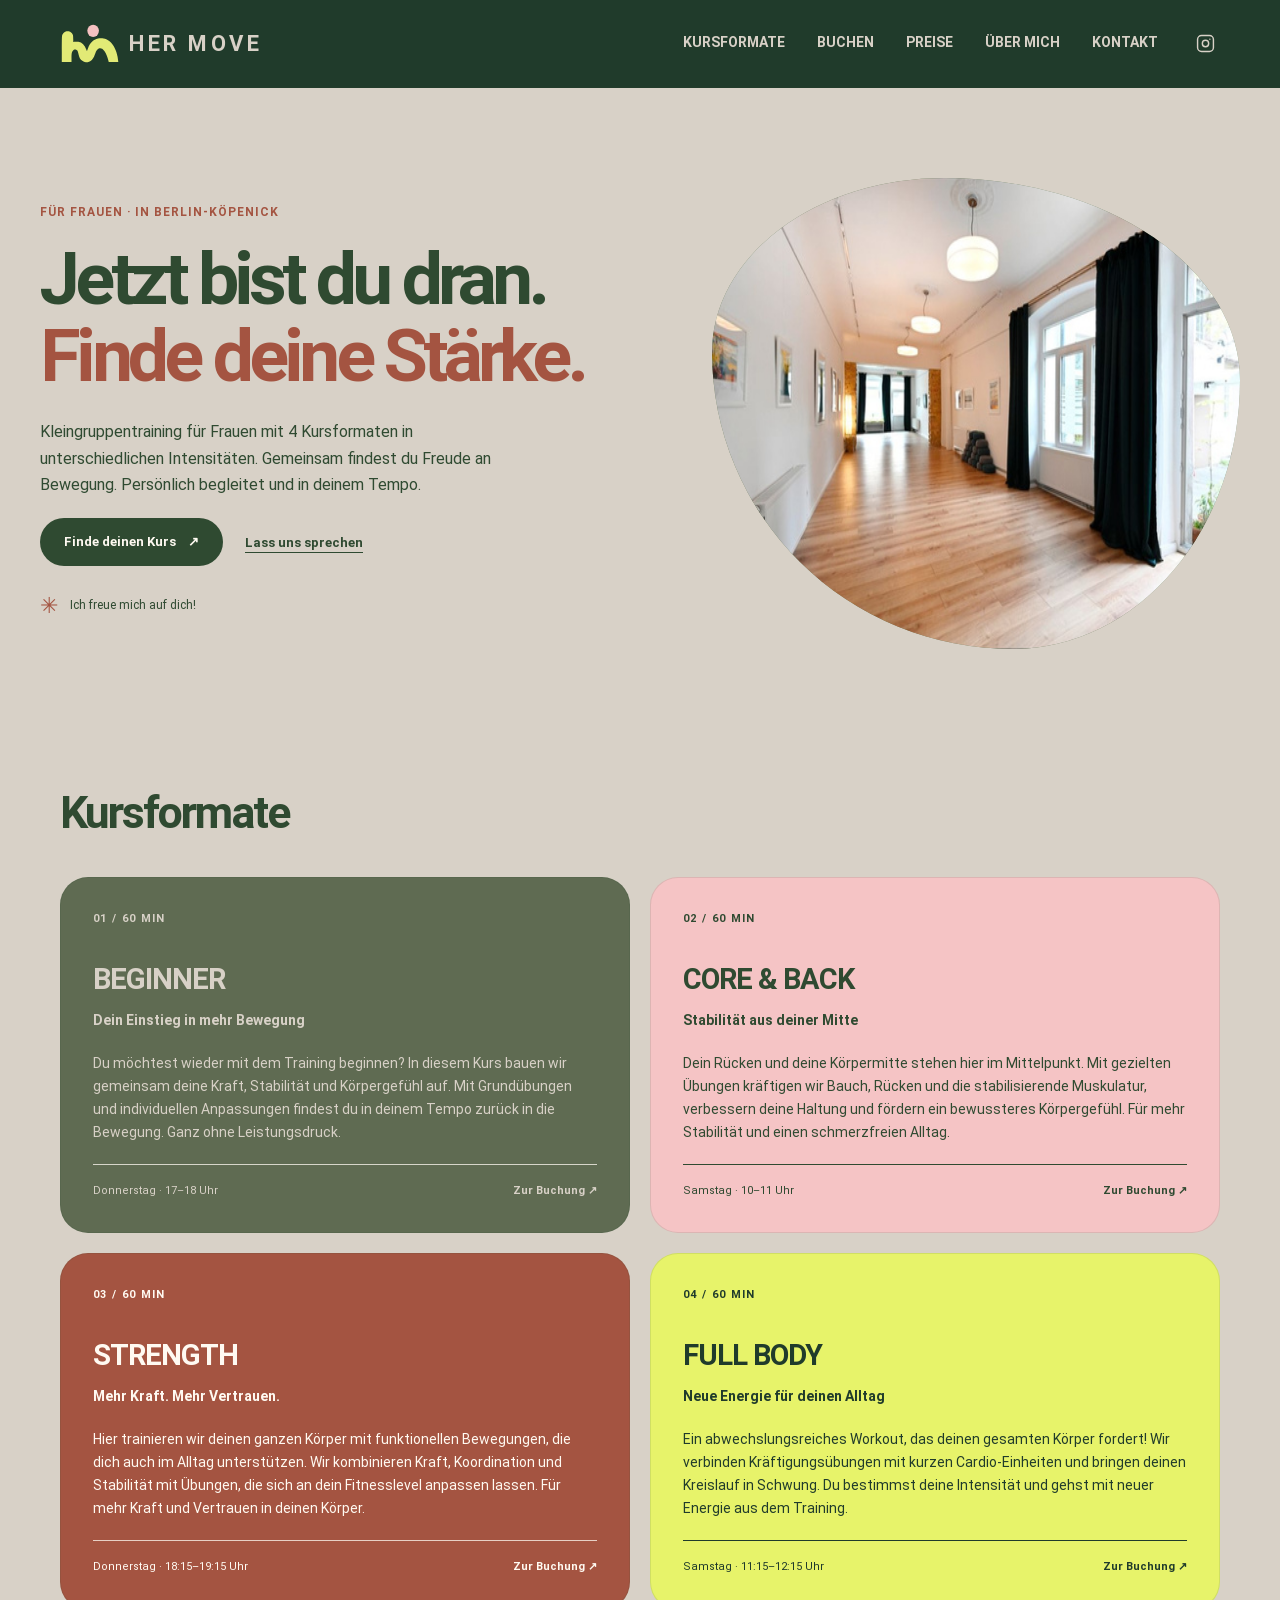
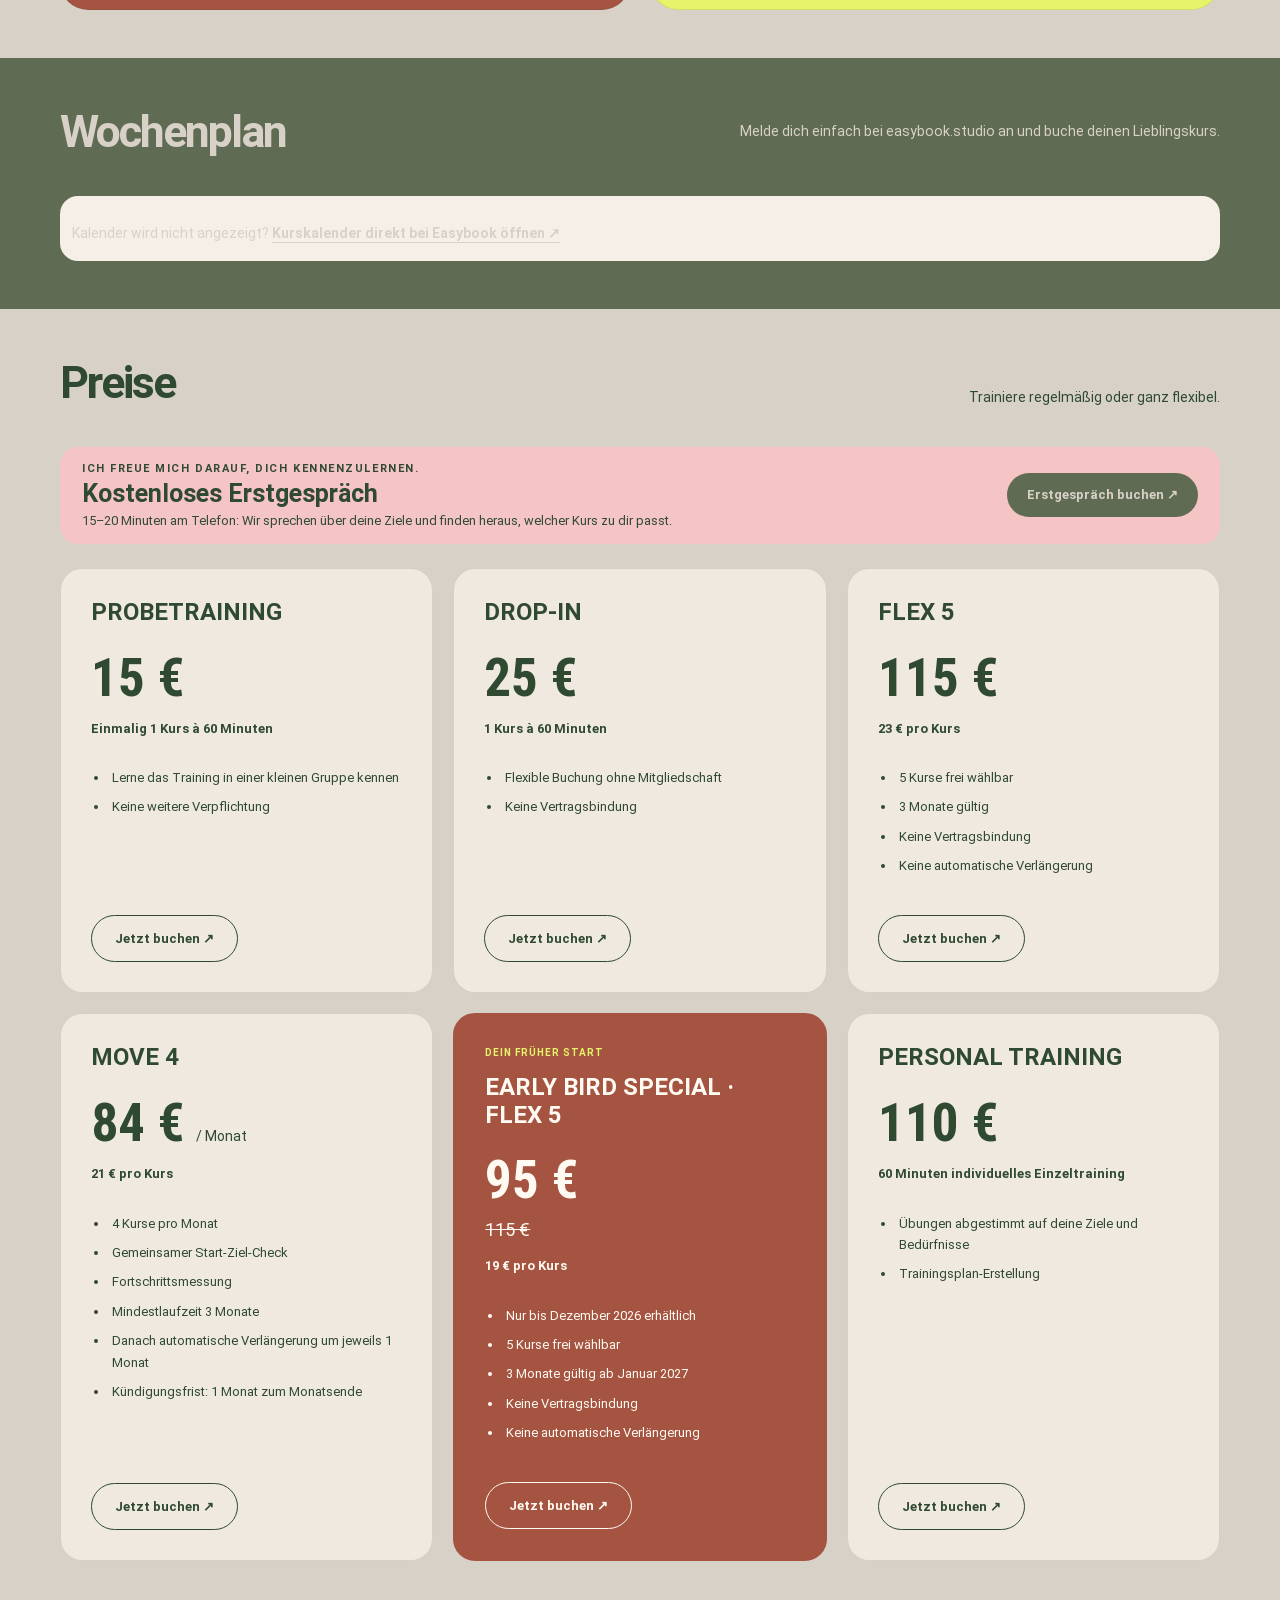
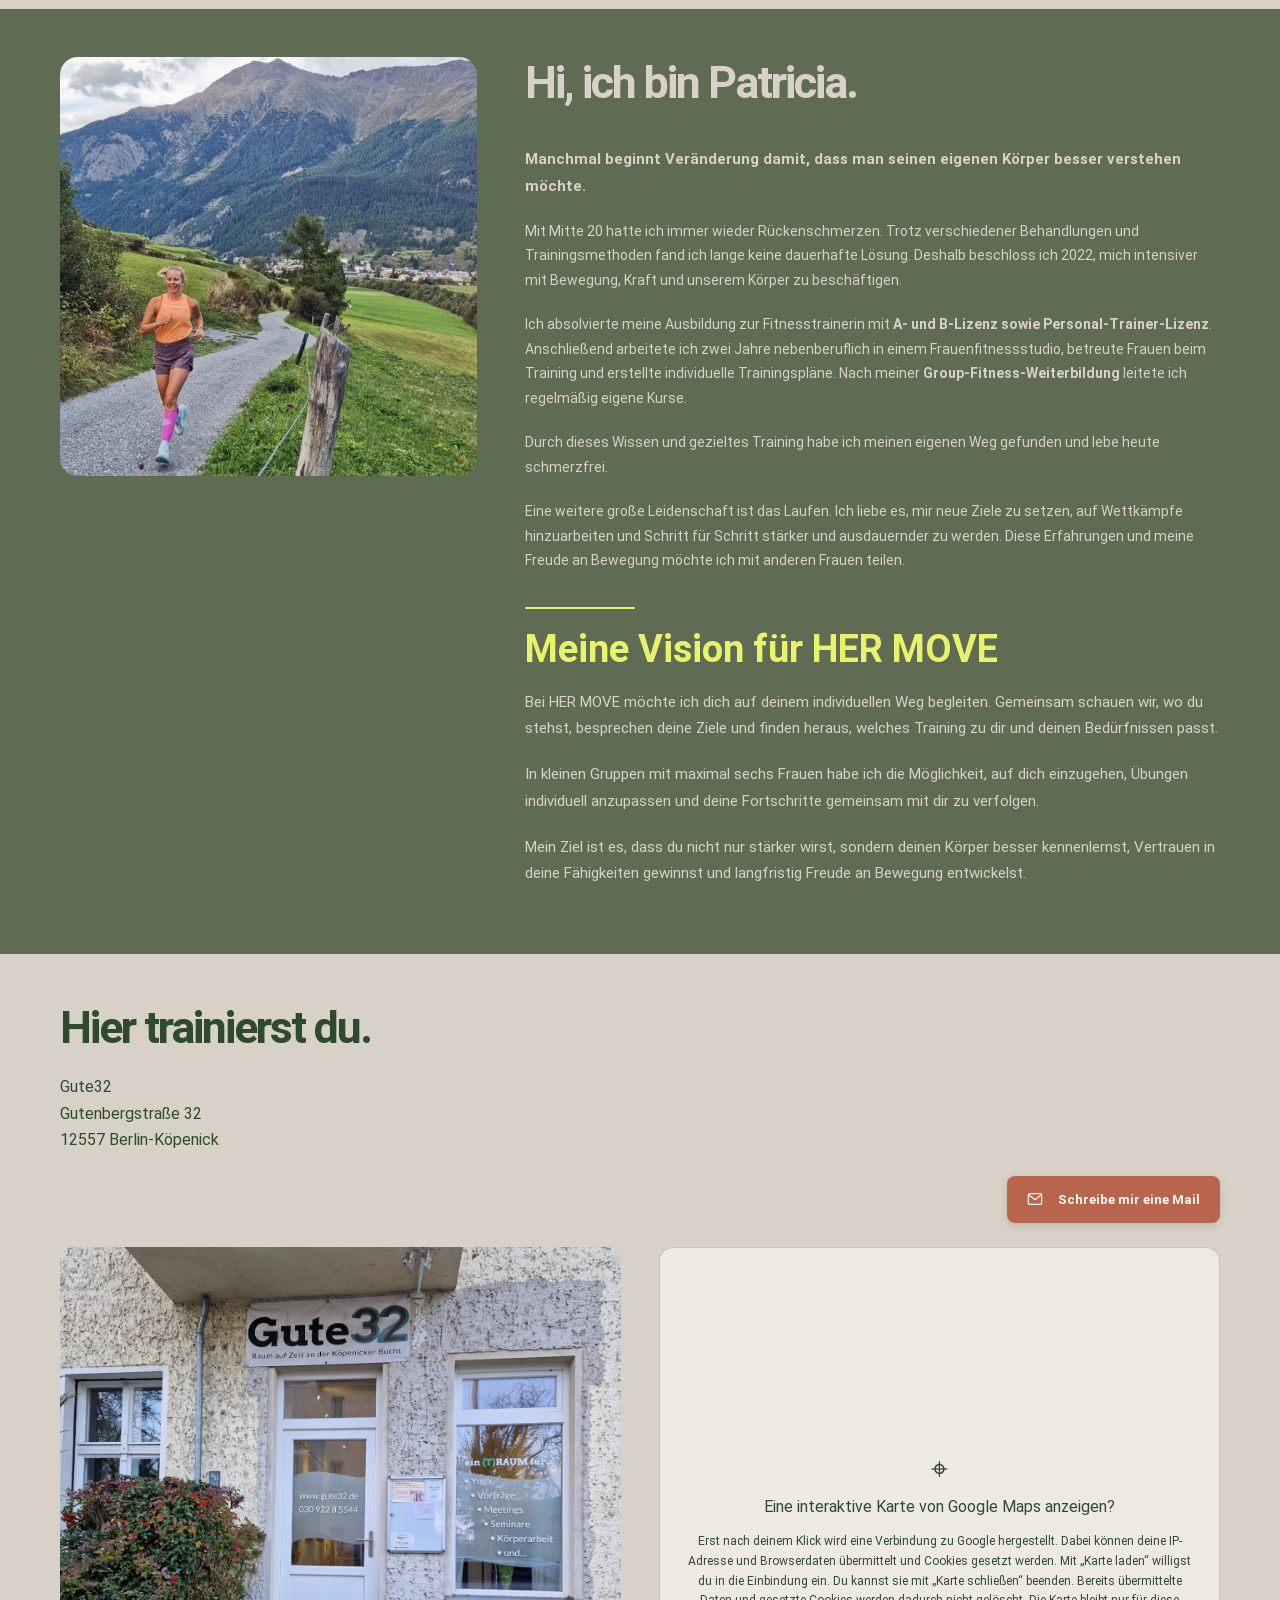
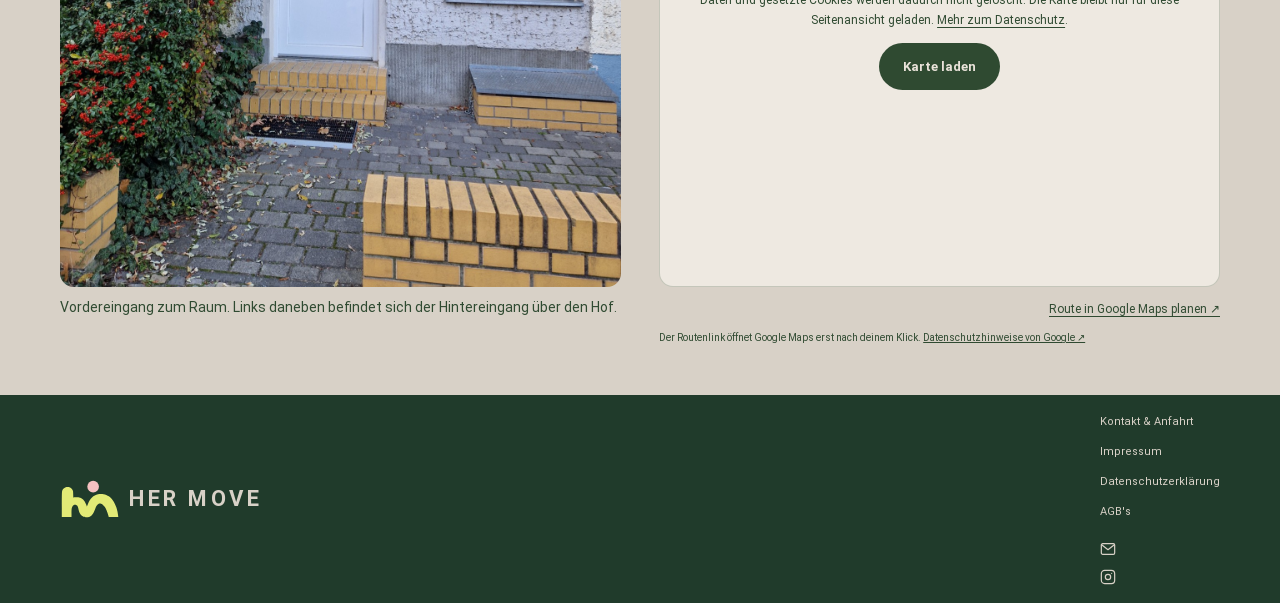
==== commit 0ab68402: "Update index.html" ====
--- a/public/index.html
+++ b/public/index.html
@@ -8,7 +8,7 @@
 <meta content="HER MOVE: Kleingruppentraining für maximal sechs Frauen in Berlin-Köpenick. Beginner Workout, Strength, Core &amp; Back und Full Body mit Patricia." name="description"/>
 <meta content="#203b2b" name="theme-color"/>
 <title>HER MOVE | Kleingruppentraining für Frauen in Berlin-Köpenick</title>
-<link href="styles.css?v=20261121-logo-farben-final" rel="stylesheet">
+<link href="styles.css?v=20261122-mail-kontur" rel="stylesheet">
 <style>
 /* Footer: Kontaktlinks einheitlich ausrichten */
 .footer-links > a[href^="mailto:"] { text-decoration: none !important; display: inline-flex; align-items: center; gap: 6px; }
--- a/public/styles.css
+++ b/public/styles.css
@@ -1594,76 +1594,64 @@
 .about-copy .vision-inline { background:transparent !important; border:0 !important; box-shadow:none !important; border-radius:0 !important; padding:12px 0 0 !important; margin-top:22px !important; }
 .about-copy .vision-inline::before { content:""; display:block; width:56px; height:3px; background:#a45441; border-radius:10px; margin-bottom:18px; }
 .about-copy .vision-inline .vision-heading { color:#a45441; margin-top:0; }
-/* Standort: Bild links unter Adresse, Karte rechts in halber Breite */
-.location-content > h2 { margin-bottom:20px; }
-.location-layout { display:grid; grid-template-columns:minmax(0,1fr) minmax(0,1fr); align-items:start; gap:clamp(24px,4vw,64px); }
-.location-left address { font-style:normal; margin:0 0 22px; line-height:1.65; }
-.entrance-photo { margin:0; max-width:100%; }
-.entrance-photo img { display:block; width:100%; height:auto; max-height:460px; object-fit:cover; border-radius:18px; }
-.entrance-photo figcaption { margin-top:10px; font-size:14px; line-height:1.5; color:#2f4a31; }
-.location-map { min-width:0; }
-.location-map .map-panel { width:100%; max-width:100%; }
-.location-map .map-actions { display:flex; flex-wrap:wrap; gap:12px; }
-/* Header-Logo: nie abschneiden */
-.site-header, .site-header .brand-logo-full, footer .brand-logo-full { overflow:visible !important; }
-
-
-@media (max-width: 768px) {
- .location-layout { grid-template-columns:minmax(0,1fr); gap:26px; }
- 
- .weekly-heading .heading-copy { white-space:normal !important; }
- .prices-section .consultation > div:first-child > p:last-child { white-space:normal !important; }
-}
-
-/* HER MOVE: zusätzliches Raumfoto im Standortbereich */
-.location-room-photo { margin: 24px 0 0; }
-.location-room-photo img { display:block; width:100%; height:auto; aspect-ratio: 4 / 3; object-fit:cover; border-radius: 16px; }
-.location-room-photo figcaption { margin-top:8px; font-size:.9rem; opacity:.8; }
-
-/* HER MOVE – Korrektur Headerlogo und Standort (Desktop & Handy) */
-
-
-.location-left, .location-map { min-width: 0; }
-.location-left .entrance-photo { margin: 0; width: 100%; }
-.location-left .entrance-photo img {
-  display: block; width: 100%; height: auto;
-  max-height: 460px; object-fit: cover; object-position: center 45%;
-  border-radius: 16px;
-}
-.location-left .entrance-photo figcaption {
-  font-size: 14px; line-height: 1.5; margin-top: 10px;
-}
-@media (max-width: 768px) {
-  
-  .location-layout { display: grid; grid-template-columns: minmax(0, 1fr); gap: 24px; }
-  .location-left .entrance-photo img { max-height: none; }
-  
-}
-
-
-/* Standort: Bild links und Google-Karte rechts, auch auf Mobilgeraeten */
-#kontakt .location-layout { display:grid !important; grid-template-columns:minmax(0,1fr) minmax(0,1fr) !important; gap:clamp(20px,4vw,52px) !important; align-items:start !important; }
-#kontakt .location-left, #kontakt .location-map { min-width:0 !important; width:100% !important; }
-#kontakt .location-left address { display:block; margin:0 0 22px !important; }
-#kontakt .entrance-photo { display:block !important; margin:0 !important; width:100% !important; }
-#kontakt .entrance-photo img { display:block !important; width:100% !important; height:auto !important; max-height:520px !important; object-fit:contain !important; object-position:top center !important; border-radius:14px; }
-#kontakt .entrance-photo figcaption { display:block; margin-top:10px; line-height:1.5; }
-#kontakt .location-map .map-panel { width:100% !important; max-width:100% !important; min-height:300px; }
-@media (max-width:768px) { #kontakt .location-layout { grid-template-columns:minmax(0,1fr) !important; gap:24px !important; } #kontakt .entrance-photo img { max-height:none !important; } }
-
-/* Standortkorrektur: Adresse und Bild linksbuendig; Bild und Karte gleiche Oberkante */
-#kontakt .location-address { display:block; font-style:normal; line-height:1.65; margin:0 0 22px; padding:0; }
-#kontakt .location-layout { display:grid !important; grid-template-columns:minmax(0,1fr) minmax(0,1fr) !important; align-items:start !important; column-gap:clamp(18px,3vw,42px) !important; }
-#kontakt .location-left, #kontakt .location-map, #kontakt .entrance-photo { margin:0 !important; padding:0 !important; min-width:0; width:100%; }
-#kontakt .entrance-photo img { display:block !important; width:100% !important; height:420px !important; max-height:none !important; object-fit:cover !important; object-position:center 42% !important; border-radius:14px; }
-#kontakt .location-map .map-panel { width:100% !important; height:420px !important; min-height:0 !important; max-height:none !important; overflow:hidden; border-radius:14px; }
-#kontakt .location-map .map-panel iframe { display:block; width:100% !important; height:100% !important; min-height:0 !important; }
+/* HER MOVE Standort – zwei gleich grosse Hochformat-Flaechen.
+   Das Original-Eingangsfoto wird NICHT beschnitten. */
+.location-content > h2 { margin-bottom: 20px; }
+#kontakt .location-address {
+  display:block; font-style:normal; line-height:1.65;
+  margin:0 0 22px; padding:0;
+}
+#kontakt .location-layout-portrait {
+  display:grid;
+  grid-template-columns:repeat(2,minmax(0,1fr));
+  gap:clamp(18px,3vw,42px);
+  align-items:start;
+}
+#kontakt .location-layout-portrait > .location-left,
+#kontakt .location-layout-portrait > .location-map {
+  min-width:0; width:100%; margin:0; padding:0;
+}
+#kontakt .location-layout-portrait .entrance-photo { margin:0; width:100%; }
+#kontakt .location-layout-portrait .entrance-photo img {
+  display:block; width:100%;
+  aspect-ratio:1345 / 1536;
+  height:auto; max-height:none;
+  object-fit:contain;
+  object-position:center;
+  background:transparent;
+  border-radius:14px;
+}
+#kontakt .location-layout-portrait .entrance-photo figcaption {
+  margin-top:10px; font-size:14px; line-height:1.5;
+}
+#kontakt .location-layout-portrait .map-panel {
+  width:100%; max-width:none;
+  aspect-ratio:1345 / 1536;
+  height:auto; min-height:0; max-height:none;
+  border-radius:14px; overflow:hidden;
+  display:flex; flex-direction:column;
+}
+#kontakt .location-layout-portrait .map-placeholder {
+  flex:1; min-height:0; width:100%;
+  padding:clamp(16px,2vw,30px);
+  overflow-y:auto;
+}
+#kontakt .location-layout-portrait .map-panel iframe {
+  display:block; width:100%; height:100%; min-height:0;
+  flex:1; border:0;
+}
+#kontakt .location-layout-portrait .map-actions {
+  display:flex; flex-wrap:wrap; gap:12px;
+}
 @media (max-width:768px) {
- #kontakt .location-layout { grid-template-columns:minmax(0,1fr) !important; row-gap:24px !important; }
- #kontakt .entrance-photo img { height:320px !important; }
- #kontakt .location-map .map-panel { height:320px !important; }
-}
-
+  #kontakt .location-layout-portrait {
+    grid-template-columns:minmax(0,1fr);
+    gap:24px;
+  }
+  #kontakt .location-layout-portrait .map-placeholder { padding:20px; }
+  .weekly-heading .heading-copy { white-space:normal !important; }
+  .prices-section .consultation > div:first-child > p:last-child { white-space:normal !important; }
+}
 /* HER MOVE – einheitlicher Header und Footer, 17.11.2026 */
 .site-header {
   min-height: 136px !important;
@@ -1680,115 +1668,251 @@
 }
 
 
-/* ==============================================================
-   HER MOVE – EINZIGE LOGO-REGELN (Header und Footer)
-   Alte, widerspruechliche Logo-Regeln wurden entfernt.
-   =============================================================== */
+/* HER MOVE – Logo und Schriftzug: einheitliche Darstellung */
 .site-header {
-  min-height: 136px;
+  min-height: 136px !important;
   overflow: visible;
 }
-.site-header .brand,
-.site-footer .brand {
+.site-header .brand-logo-full,
+.site-footer .brand-logo-full {
   display: inline-flex;
   align-items: center;
   justify-content: flex-start;
-  gap: 16px;
+  gap: 14px;
   flex: 0 0 auto;
   min-width: 0;
   height: auto;
   margin: 0;
   padding: 0;
   overflow: visible;
-  color: var(--ink);
+  line-height: 1;
+}
+.site-header .brand-mark,
+.site-footer .brand-mark {
+  display: block;
+  flex: 0 0 100px;
+  width: 100px;
+  height: 72px;
+  overflow: visible;
+}
+.site-header .brand-mark img,
+.site-footer .brand-mark img {
+  display: block;
+  position: static;
+  width: 100%;
+  height: 100%;
+  max-width: none;
+  max-height: none;
+  object-fit: contain;
+  transform: none;
+  margin: 0;
+  padding: 0;
+}
+.site-header .brand-wordmark,
+.site-footer .brand-wordmark {
+  display: block;
+  flex: 0 0 auto;
+  white-space: nowrap;
   font-size: 24px;
   font-weight: 700;
   letter-spacing: .16em;
   line-height: 1.2;
-}
-.site-header .brand-logo-full,
-.site-footer .brand-logo-full {
-  display: inline-flex;
-  align-items: center;
-  gap: 16px;
-  overflow: visible;
-  min-width: 0;
-}
-.site-header .brand-logo-full > img,
-.site-footer .brand-logo-full > img {
-  display: block;
-  position: static;
-  width: 90px;
-  height: 72px;
-  max-width: none;
-  max-height: none;
-  flex: 0 0 90px;
-  object-fit: contain;
-  transform: none;
-  margin: 0;
-  padding: 0;
-}
-.site-header .brand-wordmark,
-.site-footer .brand-wordmark {
-  display: inline-block;
-  flex: 0 0 auto;
-  white-space: nowrap;
   margin: 0;
   padding: 0;
   transform: none;
 }
 @media (max-width: 700px) {
-  .site-header { min-height: 112px; gap: 8px; }
-  .site-header .brand,
-  .site-footer .brand,
+  .site-header { min-height: 112px !important; gap: 8px; }
   .site-header .brand-logo-full,
   .site-footer .brand-logo-full { gap: 9px; }
-  .site-header .brand-logo-full > img,
-  .site-footer .brand-logo-full > img {
-    width: 72px;
-    height: 60px;
-    flex-basis: 72px;
-  }
-  .site-header .brand-wordmark {
-    font-size: clamp(15px, 3.8vw, 21px);
-    letter-spacing: .12em;
-  }
+  .site-header .brand-mark,
+  .site-footer .brand-mark { flex-basis: 80px; width: 80px; height: 58px; }
+  .site-header .brand-wordmark { font-size: clamp(15px, 3.8vw, 21px); letter-spacing: .12em; }
   .main-nav { top: 112px; }
 }
 @media (max-width: 380px) {
-  .site-header .brand-logo-full > img,
-  .site-footer .brand-logo-full > img {
-    width: 62px;
-    height: 52px;
-    flex-basis: 62px;
-  }
+  .site-header .brand-mark,
+  .site-footer .brand-mark { flex-basis: 67px; width: 67px; height: 48px; }
   .site-header .brand-wordmark { font-size: 15px; letter-spacing: .08em; }
 }
 
-/* HER MOVE 22.11.2026: Studiofoto mit sauberer SVG-Kontur aus der gelieferten Form */
-.hero-side-by-side .studio-photo {
-  border-radius: 0 !important;
-  background: transparent !important;
-  -webkit-mask: url("data:image/svg+xml,%3Csvg%20xmlns%3D%22http%3A%2F%2Fwww.w3.org%2F2000%2Fsvg%22%20viewBox%3D%220%200%20289.5%20240%22%20preserveAspectRatio%3D%22none%22%3E%3Cpath%20fill%3D%22white%22%20d%3D%22M%2026.601562%20155.625%20C%2016.710938%20151.671875%2011.21875%20138.699219%2011.203125%20126.5625%20C%2011.1875%20114.425781%2015.496094%20102.910156%2019.839844%2091.871094%20C%2025.640625%2077.132812%2032.230469%2061.730469%2044.03125%2053.0625%20C%2055.878906%2044.367188%2070.867188%2044.074219%2084.808594%2045.808594%20C%2098.75%2047.546875%20112.769531%2051.027344%20126.664062%2048.871094%20C%20153.851562%2044.644531%20176.390625%2019.546875%20203.734375%2016.96875%20C%20219.734375%2015.460938%20236.183594%2022.371094%20247.640625%2035.410156%20C%20259.097656%2048.453125%20265.359375%2067.402344%20264.355469%2085.988281%20C%20263.34375%20104.660156%20255.472656%20122.132812%20254.355469%20140.796875%20C%20253.527344%20154.511719%20256.382812%20168.460938%20254.082031%20181.945312%20C%20250.832031%20200.945312%20237.394531%20216.179688%20221.839844%20223.230469%20C%20206.285156%20230.28125%20188.914062%20230.109375%20172.453125%20226.835938%20C%20121.394531%20216.6875%2078.601562%20176.414062%2026.601562%20155.632812%20Z%20M%2026.601562%20155.625%20%22%2F%3E%3C%2Fsvg%3E") center / 100% 100% no-repeat;
-  mask: url("data:image/svg+xml,%3Csvg%20xmlns%3D%22http%3A%2F%2Fwww.w3.org%2F2000%2Fsvg%22%20viewBox%3D%220%200%20289.5%20240%22%20preserveAspectRatio%3D%22none%22%3E%3Cpath%20fill%3D%22white%22%20d%3D%22M%2026.601562%20155.625%20C%2016.710938%20151.671875%2011.21875%20138.699219%2011.203125%20126.5625%20C%2011.1875%20114.425781%2015.496094%20102.910156%2019.839844%2091.871094%20C%2025.640625%2077.132812%2032.230469%2061.730469%2044.03125%2053.0625%20C%2055.878906%2044.367188%2070.867188%2044.074219%2084.808594%2045.808594%20C%2098.75%2047.546875%20112.769531%2051.027344%20126.664062%2048.871094%20C%20153.851562%2044.644531%20176.390625%2019.546875%20203.734375%2016.96875%20C%20219.734375%2015.460938%20236.183594%2022.371094%20247.640625%2035.410156%20C%20259.097656%2048.453125%20265.359375%2067.402344%20264.355469%2085.988281%20C%20263.34375%20104.660156%20255.472656%20122.132812%20254.355469%20140.796875%20C%20253.527344%20154.511719%20256.382812%20168.460938%20254.082031%20181.945312%20C%20250.832031%20200.945312%20237.394531%20216.179688%20221.839844%20223.230469%20C%20206.285156%20230.28125%20188.914062%20230.109375%20172.453125%20226.835938%20C%20121.394531%20216.6875%2078.601562%20176.414062%2026.601562%20155.632812%20Z%20M%2026.601562%20155.625%20%22%2F%3E%3C%2Fsvg%3E") center / 100% 100% no-repeat;
-}
+
+/* HER MOVE – kompakter Original-Header, ohne Bildbeschnitt. */
+.site-header.section-shell { min-height: 106px !important; padding-block: 0 !important; overflow: visible !important; }
+.site-header .brand-original, .site-footer .brand-original {
+  display: inline-flex !important; align-items: center !important;
+  gap: 10px !important; font-size: 24px !important;
+  font-weight: 700 !important; letter-spacing: .16em !important;
+  line-height: 1.2 !important; overflow: visible !important;
+}
+.site-header .brand-original .brand-icon, .site-footer .brand-original .brand-icon {
+  display: flex !important; align-items: center !important; justify-content: center !important;
+  position: relative !important; width: 55px !important; height: 48px !important;
+  flex: 0 0 55px !important; overflow: visible !important;
+}
+.site-header .brand-original .brand-icon img, .site-footer .brand-original .brand-icon img {
+  display: block !important; position: static !important;
+  width: 55px !important; height: 48px !important;
+  max-width: 100% !important; max-height: 100% !important;
+  object-fit: contain !important; transform: none !important;
+  margin: 0 !important;
+}
+.site-header .brand-original .brand-wordmark, .site-footer .brand-original .brand-wordmark {
+  font-size: inherit !important; letter-spacing: inherit !important;
+  white-space: nowrap !important; line-height: 1.2 !important;
+}
+@media (max-width: 700px) {
+  .site-header.section-shell { min-height: 85px !important; }
+  .site-header .brand-original { font-size: 21px !important; gap: 8px !important; }
+  .site-header .brand-original .brand-icon { width: 48px !important; height: 42px !important; flex-basis: 48px !important; }
+  .site-header .brand-original .brand-icon img { width: 48px !important; height: 42px !important; }
+  .site-header .main-nav { top: 85px !important; }
+}
+@media (max-width: 380px) {
+  .site-header .brand-original { font-size: 18px !important; gap: 7px !important; }
+  .site-header .brand-original .brand-icon { width: 43px !important; height: 38px !important; flex-basis: 43px !important; }
+  .site-header .brand-original .brand-icon img { width: 43px !important; height: 38px !important; }
+}
+
+/* HER MOVE – einheitliches Logo ohne Beschnitt auf allen Seiten */
+.site-header .brand-original, .site-footer .brand-original {display:inline-flex!important;align-items:center!important;gap:10px!important;overflow:visible!important;flex-shrink:0!important;}
+.site-header .brand-original .brand-icon, .site-footer .brand-original .brand-icon {position:static!important;display:flex!important;align-items:center!important;justify-content:center!important;width:58px!important;height:58px!important;flex:0 0 58px!important;overflow:visible!important;}
+.site-header .brand-original .brand-icon img, .site-footer .brand-original .brand-icon img {position:static!important;display:block!important;width:100%!important;height:100%!important;max-width:100%!important;max-height:100%!important;object-fit:contain!important;object-position:center!important;transform:none!important;inset:auto!important;margin:0!important;clip-path:none!important;}
+.site-header .brand-original .brand-wordmark, .site-footer .brand-original .brand-wordmark {white-space:nowrap!important;line-height:1.15!important;}
+.site-header.section-shell {min-height:96px!important;}
+@media(max-width:700px){.site-header.section-shell{min-height:82px!important}.site-header .brand-original .brand-icon,.site-footer .brand-original .brand-icon{width:46px!important;height:46px!important;flex-basis:46px!important}.site-header .brand-original,.site-footer .brand-original{gap:8px!important}.site-header .main-nav{top:82px!important}}
+@media(max-width:380px){.site-header .brand-original .brand-icon,.site-footer .brand-original .brand-icon{width:42px!important;height:42px!important;flex-basis:42px!important}}
+.contact-actions {display:flex;flex-wrap:wrap;align-items:center;gap:12px;margin:24px 0;}
+.contact-actions .button {text-align:center;}
+.social-link {font-weight:700;text-decoration:underline;text-underline-offset:4px;}
+.legal-content .legal-note {background:#f0e9df;border-left:3px solid #a45441;padding:14px 18px;border-radius:8px;}
+.legal-content h2 {margin-top:34px;}
+.booking-direct-link {margin:14px 0 4px;font-size:14px;}
+.booking-direct-link a {text-decoration:underline;text-underline-offset:4px;font-weight:700;}
+
+/* HER MOVE – Studiofoto: schwarzen unteren Bildbereich ausblenden.
+   Das Foto wird am oberen Rand verankert und innerhalb der organischen Form vergrößert. */
 .hero-side-by-side .studio-photo img {
-  position: absolute !important; inset: 0 !important;
-  width: 100% !important; height: 100% !important;
-  object-fit: cover !important; object-position: center center !important;
-  max-width: 100% !important;
-}
-/* Adresse und Mail-Button auf derselben unteren Linie */
-#kontakt .location-contact-row {
-  display: flex; justify-content: space-between; align-items: flex-end;
-  gap: 20px; margin-bottom: 22px;
-}
-#kontakt .location-contact-row .location-address { margin: 0 !important; }
-#kontakt .location-contact-row .contact-mail-link {
-  position: static !important; float: none !important;
-  margin: 0 !important; flex-shrink: 0;
-}
-@media (max-width: 600px) {
-  #kontakt .location-contact-row { flex-wrap: wrap; gap: 14px; }
-  #kontakt .location-contact-row .contact-mail-link { margin-left: auto !important; }
-}
+  position: absolute !important;
+  top: 0 !important;
+  left: 0 !important;
+  width: 100% !important;
+  height: 185% !important;
+  max-width: none !important;
+  object-fit: cover !important;
+  object-position: center top !important;
+}
+
+
+/* HER MOVE 21.11 – einheitliche finale Designregeln */
+.site-header, .site-footer {background:#203b2b !important;color:#d8d1c7 !important;}
+.site-header.section-shell {width:100% !important;max-width:none !important;padding-left:max(22px,calc((100vw - 1160px)/2)) !important;padding-right:max(22px,calc((100vw - 1160px)/2)) !important;min-height:88px !important;}
+.site-header .main-nav a {text-transform:uppercase !important;color:#d8d1c7 !important;}
+.site-header .main-nav a[href$="#buchung"] {background:#d8d1c7 !important;color:#203b2b !important;}
+.site-header .main-nav a:hover {border-color:#d8d1c7 !important;}
+.site-header .brand-original,.site-footer .brand-original {color:#d8d1c7 !important;gap:9px !important;font-size:22px !important;}
+.site-header .brand-original .brand-icon,.site-footer .brand-original .brand-icon {position:static !important;display:flex !important;width:46px !important;height:46px !important;flex:0 0 46px !important;overflow:visible !important;align-items:center !important;justify-content:center !important;}
+.site-header .brand-original .brand-icon img,.site-footer .brand-original .brand-icon img {position:static !important;inset:auto !important;display:block !important;width:46px !important;height:46px !important;max-width:100% !important;max-height:100% !important;object-fit:contain !important;object-position:center !important;clip-path:none !important;transform:none !important;}
+.site-header .brand-original .brand-wordmark,.site-footer .brand-original .brand-wordmark {color:#d8d1c7 !important;font-size:22px !important;}
+.site-footer .footer-links a,.site-footer .footer-inner p {color:#d8d1c7 !important;}
+.site-header .menu-toggle {color:#d8d1c7 !important;border-color:#d8d1c7 !important;}
+.course-card.sage,.course-card.lime,.price-card.early-bird,.price-card.membership,.schedule-section,.consultation-actions .button,.prices-section .consultation-actions .button {background:#5f6b52 !important;color:#d8d1c7 !important;}
+.course-card.sage a,.course-card.lime a {color:#d8d1c7 !important;}
+.hero-facts li:nth-child(3) {background:#5f6b52 !important;color:#d8d1c7 !important;}
+.vision .button {background:#5f6b52 !important;color:#d8d1c7 !important;}
+.hero-side-by-side .studio-photo img {position:absolute !important;left:0 !important;top:-81.6667% !important;width:100% !important;height:325% !important;max-width:none !important;object-fit:fill !important;object-position:center !important;transform:none !important;}
+.contact-details .button {margin-top:14px;background:#203b2b;color:#d8d1c7;}
+.legal-content .legal-note {display:none !important;}
+@media(max-width:800px){
+ .hero-side-by-side .studio-photo img {top:-76% !important;height:325% !important;object-fit:fill !important;}
+}
+@media(max-width:700px){
+ .site-header.section-shell {min-height:78px !important;}
+ .site-header .brand-original,.site-footer .brand-original {font-size:18px !important;}
+ .site-header .brand-original .brand-icon,.site-footer .brand-original .brand-icon {width:40px !important;height:40px !important;flex-basis:40px !important;}
+ .site-header .brand-original .brand-icon img,.site-footer .brand-original .brand-icon img {width:40px !important;height:40px !important;}
+ .site-header .brand-original .brand-wordmark,.site-footer .brand-original .brand-wordmark {font-size:18px !important;}
+ .site-header .main-nav {top:78px !important;background:#203b2b !important;}
+}
+
+
+/* HER MOVE 22.11: gezielte Korrekturen – letzte Regeln sind maßgeblich */
+/* Das bisherige logo.png ist bereits in der Bilddatei abgeschnitten.
+   Daher verwenden alle Seiten das vollständige Logo-Asset. */
+.site-header .brand-original .brand-icon,.site-footer .brand-original .brand-icon {
+  width:58px!important;height:46px!important;flex:0 0 58px!important;
+  overflow:visible!important;position:static!important;
+}
+.site-header .brand-original .brand-icon img,.site-footer .brand-original .brand-icon img {
+  display:block!important;width:58px!important;height:46px!important;max-width:none!important;
+  object-fit:contain!important;object-position:center!important;position:static!important;
+  clip-path:none!important;transform:none!important;
+}
+.site-header .main-nav a[href$="#buchung"],.site-header .main-nav a[href="#buchung"] {
+  background:transparent!important;color:#d8d1c7!important;border-radius:0!important;
+  padding:10px 0!important;
+}
+.site-header .main-nav a[href$="#buchung"]:hover {border-color:#d8d1c7!important;}
+/* Gelb/Lime bleibt Gelb. Nur die zuvor hellgrüne Über-mich-Fläche wird Salbeigrün. */
+.course-card.lime,.price-card.early-bird {background:#e7f36a!important;color:#203b2b!important;}
+.course-card.lime a,.price-card.early-bird a {color:#203b2b!important;}
+.hero-facts li:nth-child(3),.consultation-actions .button,.vision .button {background:#e7f36a!important;color:#203b2b!important;}
+.about-section {background:#5f6b52!important;color:#d8d1c7!important;}
+.about-section .about-copy,.about-section .about-copy p,.about-section .about-copy h2,
+.about-section .about-copy h3,.about-section .about-copy .vision-heading,
+.about-section .eyebrow,.about-section .about-portrait figcaption {color:#d8d1c7!important;}
+.about-section .credentials {border-left-color:#e7f36a!important;}
+/* E-Mail klein und direkt neben der Adresse, Instagram ausschließlich in Header/Footer */
+.location-address {display:inline-block;vertical-align:middle;margin-right:20px;}
+.contact-mail-link {display:inline-flex;vertical-align:middle;align-items:center;
+  font-size:13px;font-weight:700;text-decoration:underline;text-underline-offset:4px;
+  padding:8px 0;color:#203b2b;}
+.contact-mail-link:hover {color:#a45441;}
+.instagram-icon-link {display:inline-flex!important;align-items:center;justify-content:center;
+  width:30px;min-width:30px;padding:4px!important;color:#d8d1c7!important;
+  border:0!important;background:transparent!important;text-decoration:none!important;}
+.instagram-icon-link svg {width:19px;height:19px;display:block;}
+.footer-links .instagram-icon-link {width:30px;}
+/* Mobil kompakt, Logo vollständig und E-Mail direkt neben/bei Adresse */
+@media(max-width:700px){
+ .site-header .brand-original .brand-icon,.site-footer .brand-original .brand-icon {width:48px!important;height:40px!important;flex-basis:48px!important;}
+ .site-header .brand-original .brand-icon img,.site-footer .brand-original .brand-icon img {width:48px!important;height:40px!important;}
+ .location-address {margin-right:12px;}
+ .contact-mail-link {font-size:12px;}
+}
+
+/* HER MOVE: transparentes Logo ohne weiße Hinterlegung */
+.site-header .brand-original, .site-footer .brand-original,
+.site-header .brand-original .brand-icon, .site-footer .brand-original .brand-icon,
+.site-header .brand-original .brand-icon img, .site-footer .brand-original .brand-icon img {
+ background:transparent!important; background-color:transparent!important; box-shadow:none!important;
+}
+.site-header .brand-original .brand-icon::before,.site-header .brand-original .brand-icon::after,
+.site-footer .brand-original .brand-icon::before,.site-footer .brand-original .brand-icon::after {content:none!important;display:none!important;}
+
+
+/* HER MOVE – gezielte abschließende Korrekturen 21.11. */
+/* Das Logo-Asset muss unter public/assets/her-move-logo-original.svg hochgeladen sein. */
+.site-header .brand-original .brand-icon, .site-footer .brand-original .brand-icon {
+ width:60px!important;height:46px!important;flex:0 0 60px!important;
+ overflow:visible!important;background:transparent!important;display:flex!important;align-items:center!important;justify-content:center!important;
+}
+.site-header .brand-original .brand-icon img, .site-footer .brand-original .brand-icon img {
+ width:60px!important;height:46px!important;object-fit:contain!important;
+ display:block!important;opacity:1!important;visibility:visible!important;
+ background:transparent!important;filter:none!important;clip-path:none!important;
+ transform:none!important;position:static!important;max-width:none!important;max-height:none!important;
+}
+.course-card.lime {background:#5f6b52!important;color:#d8d1c7!important;}
+.course-card.lime a,.course-card.lime h3,.course-card.lime p,.course-card.lime span {color:#d8d1c7!important;}
+.course-card.sage {background:#e7f36a!important;color:#203b2b!important;}
+.course-card.sage a,.course-card.sage h3,.course-card.sage p,.course-card.sage span {color:#203b2b!important;}
+.about-section .vision-heading,.about-section .vision-inline .vision-heading {color:#e7f36a!important;}
+.about-section .vision-inline::before,.about-section .vision-heading::before {background:#e7f36a!important;width:110px!important;height:2px!important;}
+.site-footer .footer-links a {text-decoration:none!important;border-bottom:0!important;}
+.site-footer .footer-links a:hover {text-decoration:none!important;opacity:.78;}
+.site-header .instagram-icon-link,.site-footer .instagram-icon-link {display:inline-flex!important;visibility:visible!important;opacity:1!important;}
+@media(max-width:700px){
+.site-header .brand-original .brand-icon,.site-footer .brand-original .brand-icon {width:50px!important;height:40px!important;flex-basis:50px!important;}
+.site-header .brand-original .brand-icon img,.site-footer .brand-original .brand-icon img {width:50px!important;height:40px!important;}
+}
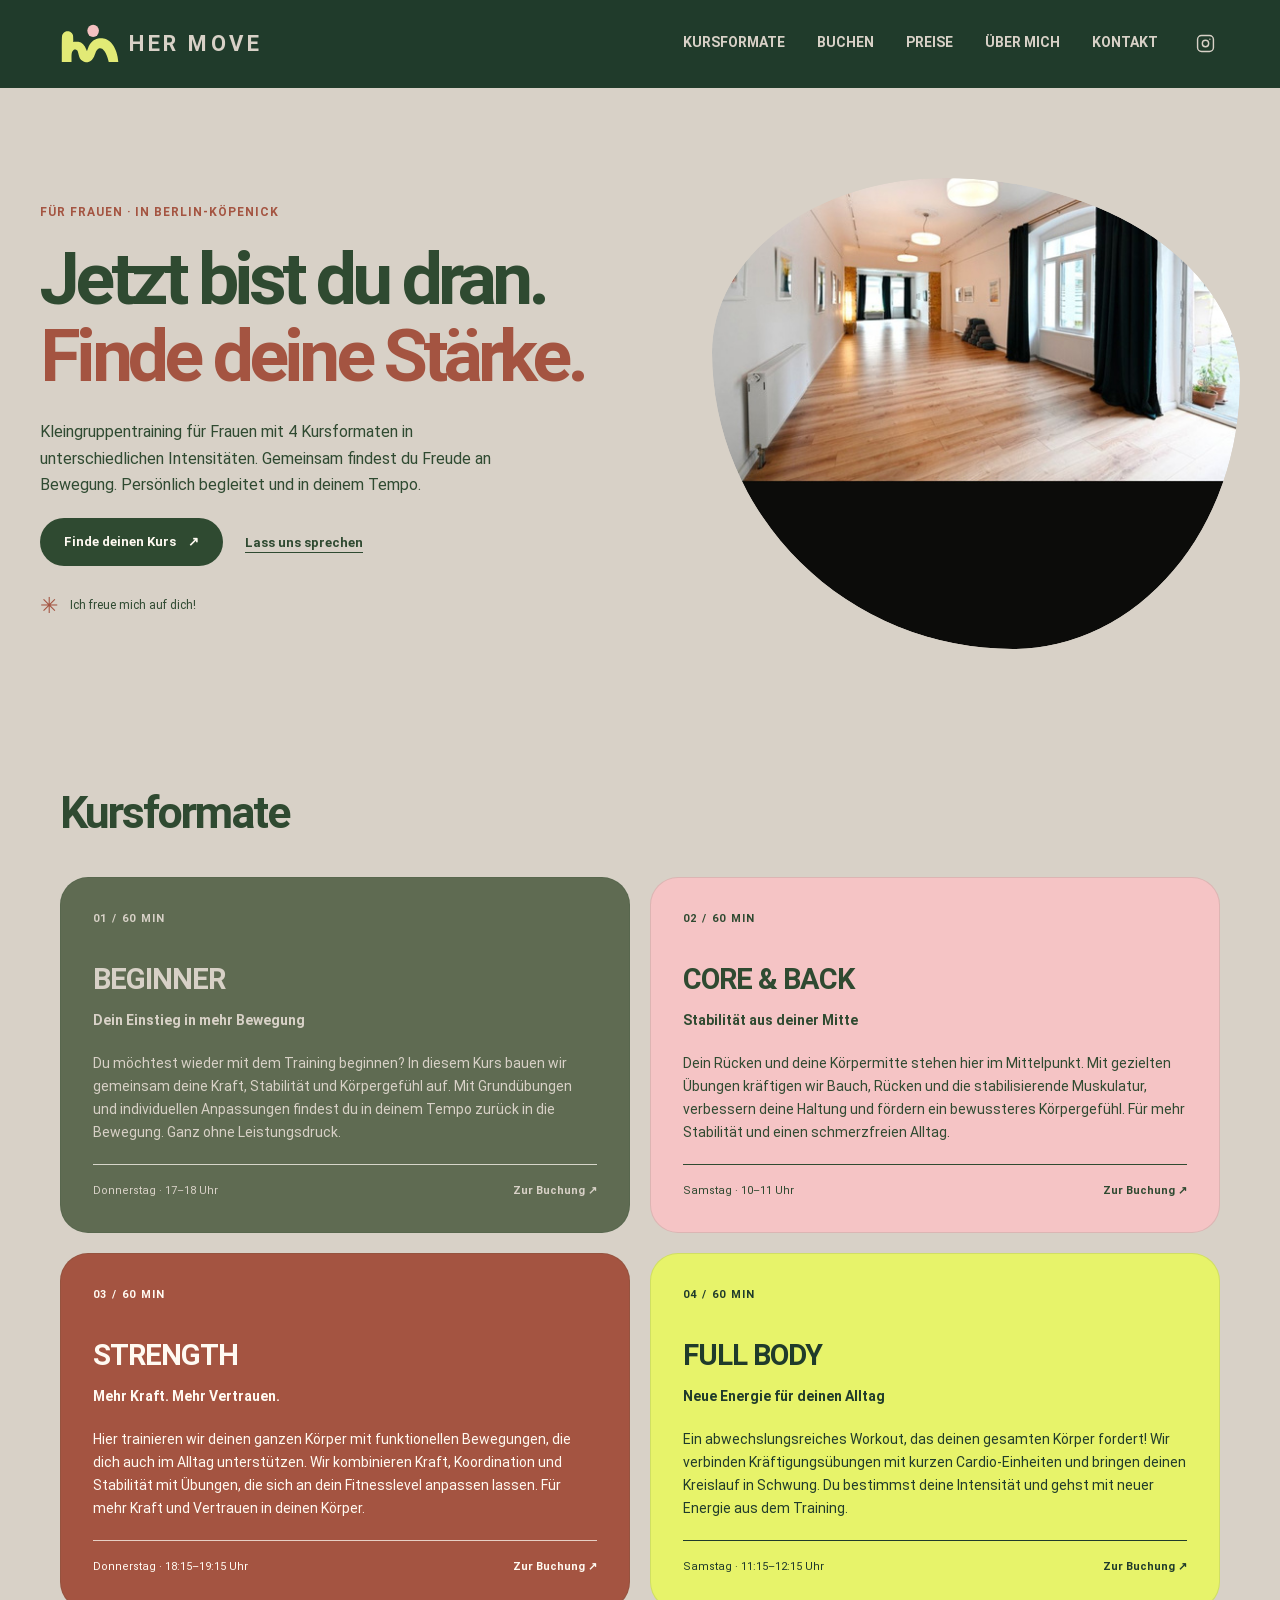
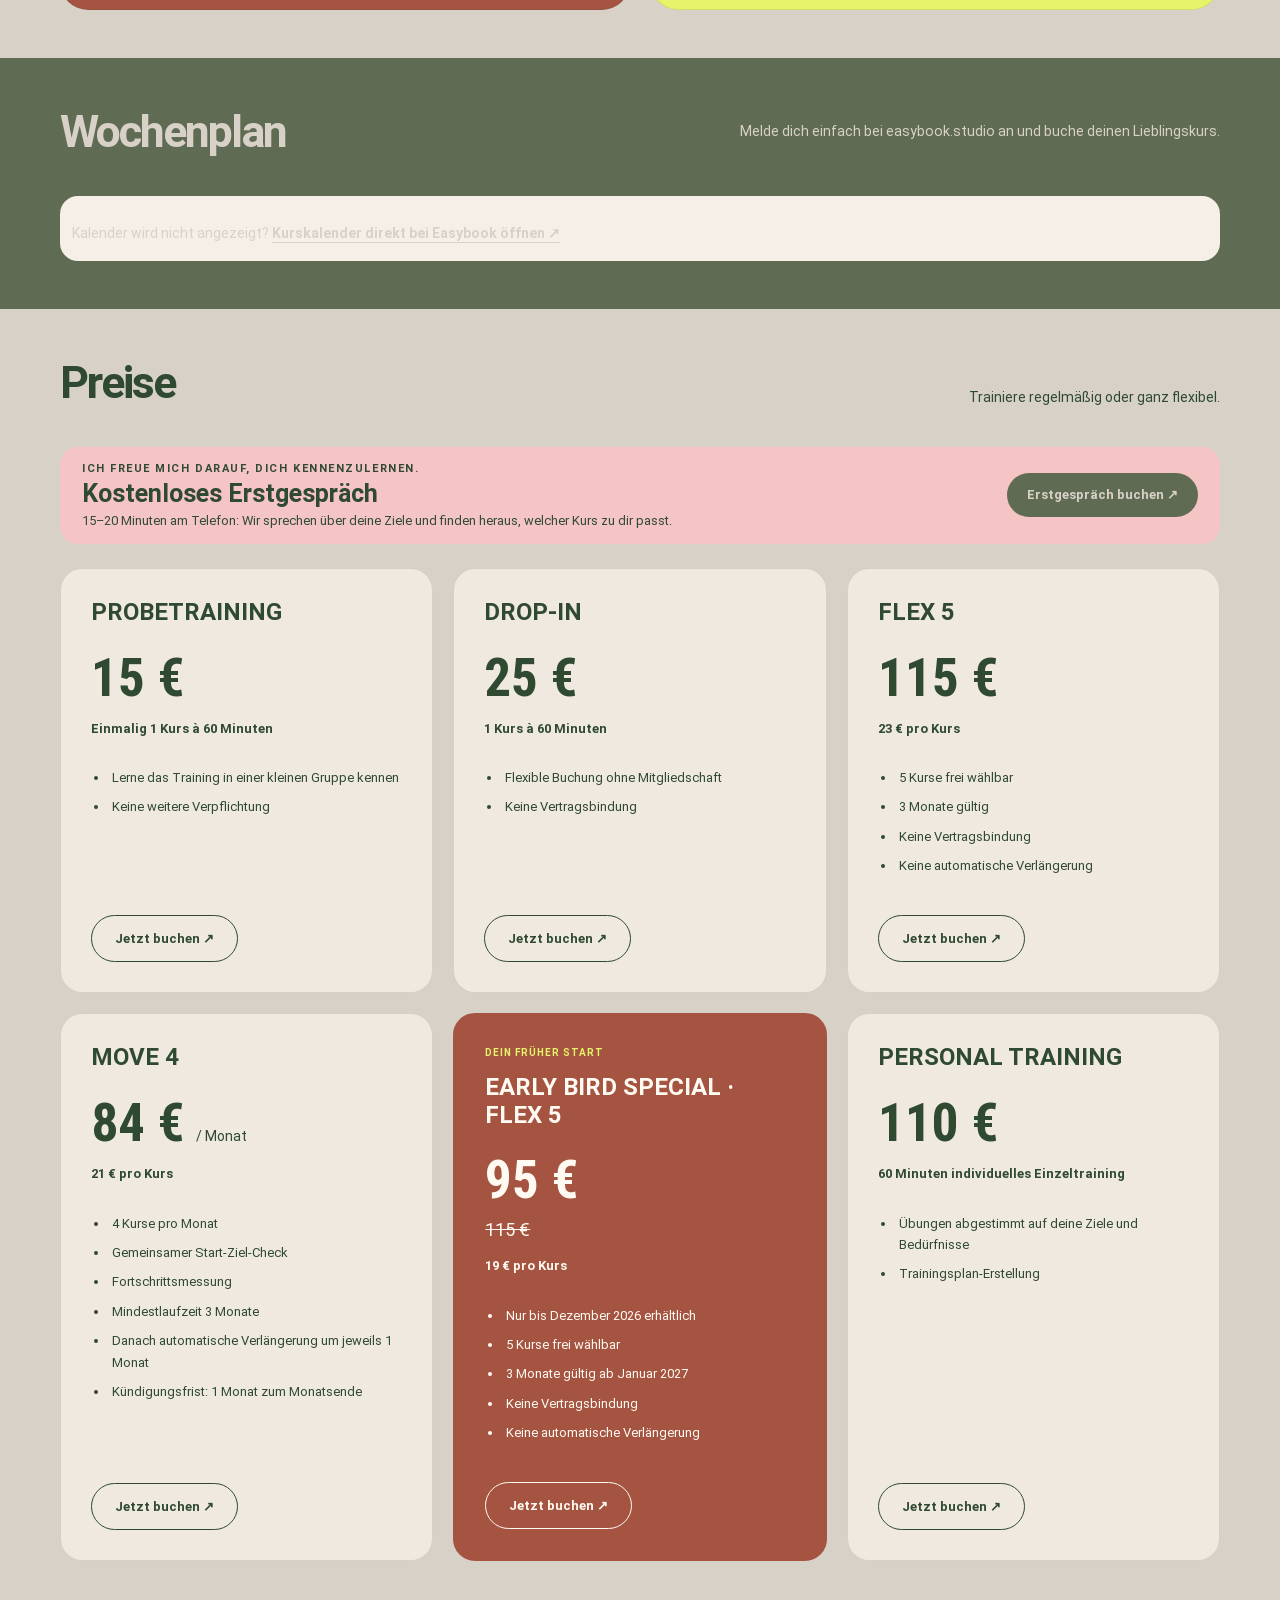
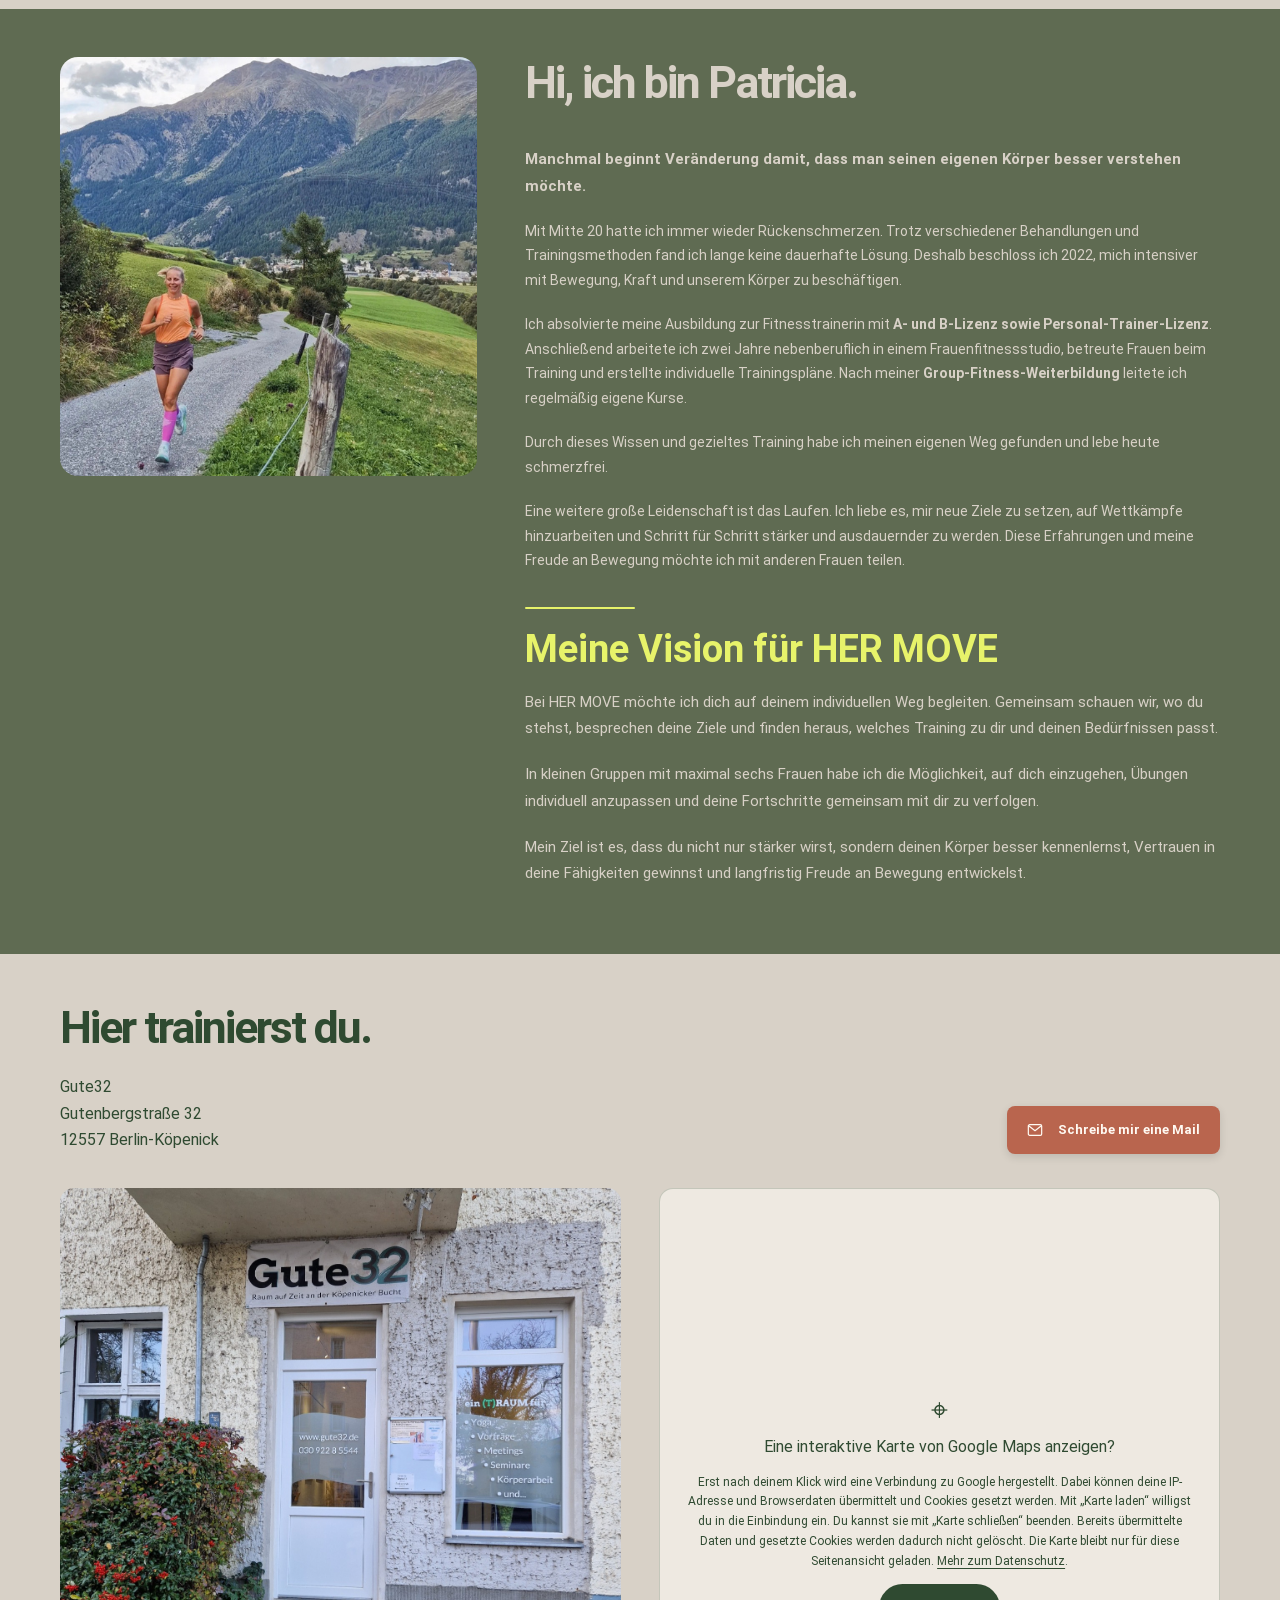
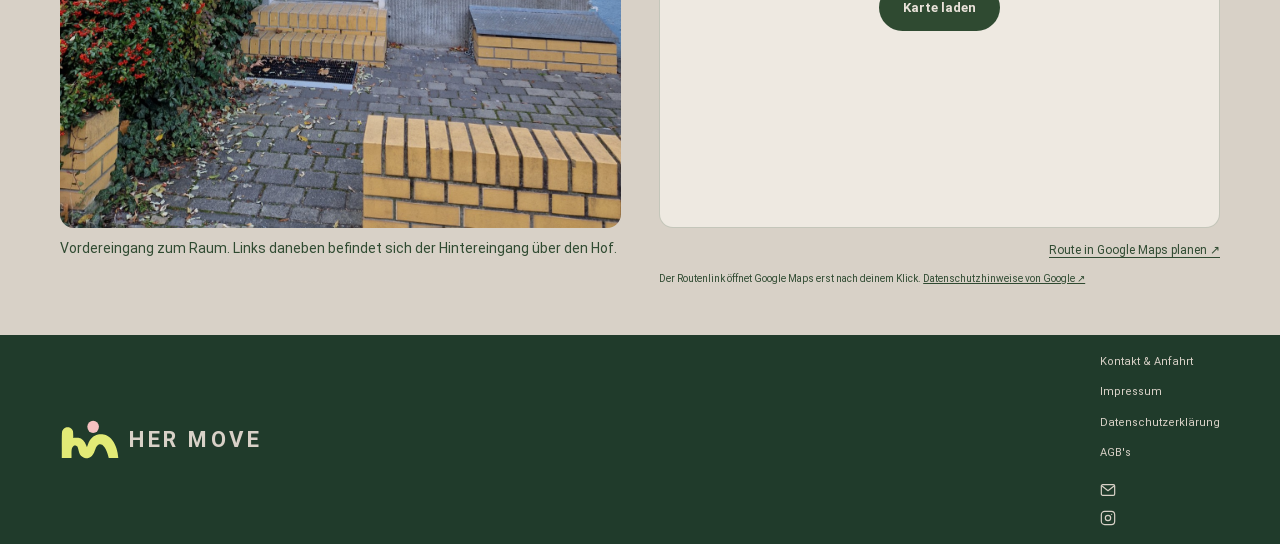
==== commit 67f402ae: "Update stylesheet link version in index.html" ====
--- a/public/index.html
+++ b/public/index.html
@@ -8,7 +8,7 @@
 <meta content="HER MOVE: Kleingruppentraining für maximal sechs Frauen in Berlin-Köpenick. Beginner Workout, Strength, Core &amp; Back und Full Body mit Patricia." name="description"/>
 <meta content="#203b2b" name="theme-color"/>
 <title>HER MOVE | Kleingruppentraining für Frauen in Berlin-Köpenick</title>
-<link href="styles.css?v=20261122-mail-kontur" rel="stylesheet">
+<link href="styles.css?v=20261122-abstand-studiokante" rel="stylesheet">
 <style>
 /* Footer: Kontaktlinks einheitlich ausrichten */
 .footer-links > a[href^="mailto:"] { text-decoration: none !important; display: inline-flex; align-items: center; gap: 6px; }
--- a/public/styles.css
+++ b/public/styles.css
@@ -1916,3 +1916,77 @@
 .site-header .brand-original .brand-icon,.site-footer .brand-original .brand-icon {width:50px!important;height:40px!important;flex-basis:50px!important;}
 .site-header .brand-original .brand-icon img,.site-footer .brand-original .brand-icon img {width:50px!important;height:40px!important;}
 }
+
+/* HER MOVE – ausschließlich Kontaktbutton-Ausrichtung und scharfe Studiokontur */
+@media (min-width: 701px) {
+  #kontakt .location-content {
+    display: grid;
+    grid-template-columns: minmax(0, 1fr) auto;
+    column-gap: 24px;
+    align-items: end;
+  }
+  #kontakt .location-content > h2,
+  #kontakt .location-content > .location-layout {
+    grid-column: 1 / -1;
+  }
+  #kontakt .location-content > .location-address {
+    grid-column: 1;
+    grid-row: 2;
+    margin: 0 !important;
+    align-self: end;
+  }
+  #kontakt .location-content > .contact-mail-link {
+    grid-column: 2;
+    grid-row: 2;
+    align-self: end;
+    justify-self: end;
+    margin: 0 !important;
+  }
+}
+/* Auf schmalen Bildschirmen bleibt die natürliche Reihenfolge erhalten. */
+@media (max-width: 700px) {
+  #kontakt .location-content > .contact-mail-link {
+    margin-top: 0 !important;
+  }
+}
+/* Die bereits vorhandene organische Form bleibt erhalten;
+   zusätzlich wird der Rand direkt an der Form beschnitten. */
+.hero-side-by-side .studio-photo {
+  clip-path: inset(0 round 44% 56% 43% 57% / 37% 43% 57% 63%);
+}
+
+
+/* HER MOVE 22.11 – nur Abstand im Kontaktbereich und saubere Studiokante */
+#kontakt .location-content > .location-layout {
+  margin-top: 34px !important;
+}
+/* Keine zusätzliche Clip-Ebene, Schatten, Kontur oder Hintergrundfarbe.
+   Das Bild selbst füllt die organische Form vollständig aus. */
+.hero-side-by-side .studio-photo {
+  clip-path: none !important;
+  border: 0 !important;
+  outline: 0 !important;
+  box-shadow: none !important;
+  background: transparent !important;
+  overflow: hidden !important;
+  isolation: isolate;
+}
+.hero-side-by-side .studio-photo img {
+  position: absolute !important;
+  inset: 0 !important;
+  top: 0 !important;
+  left: 0 !important;
+  width: 100% !important;
+  height: 100% !important;
+  max-width: none !important;
+  object-fit: cover !important;
+  object-position: center center !important;
+  transform: none !important;
+  border: 0 !important;
+  border-radius: inherit;
+}
+@media (max-width: 700px) {
+  #kontakt .location-content > .location-layout {
+    margin-top: 26px !important;
+  }
+}
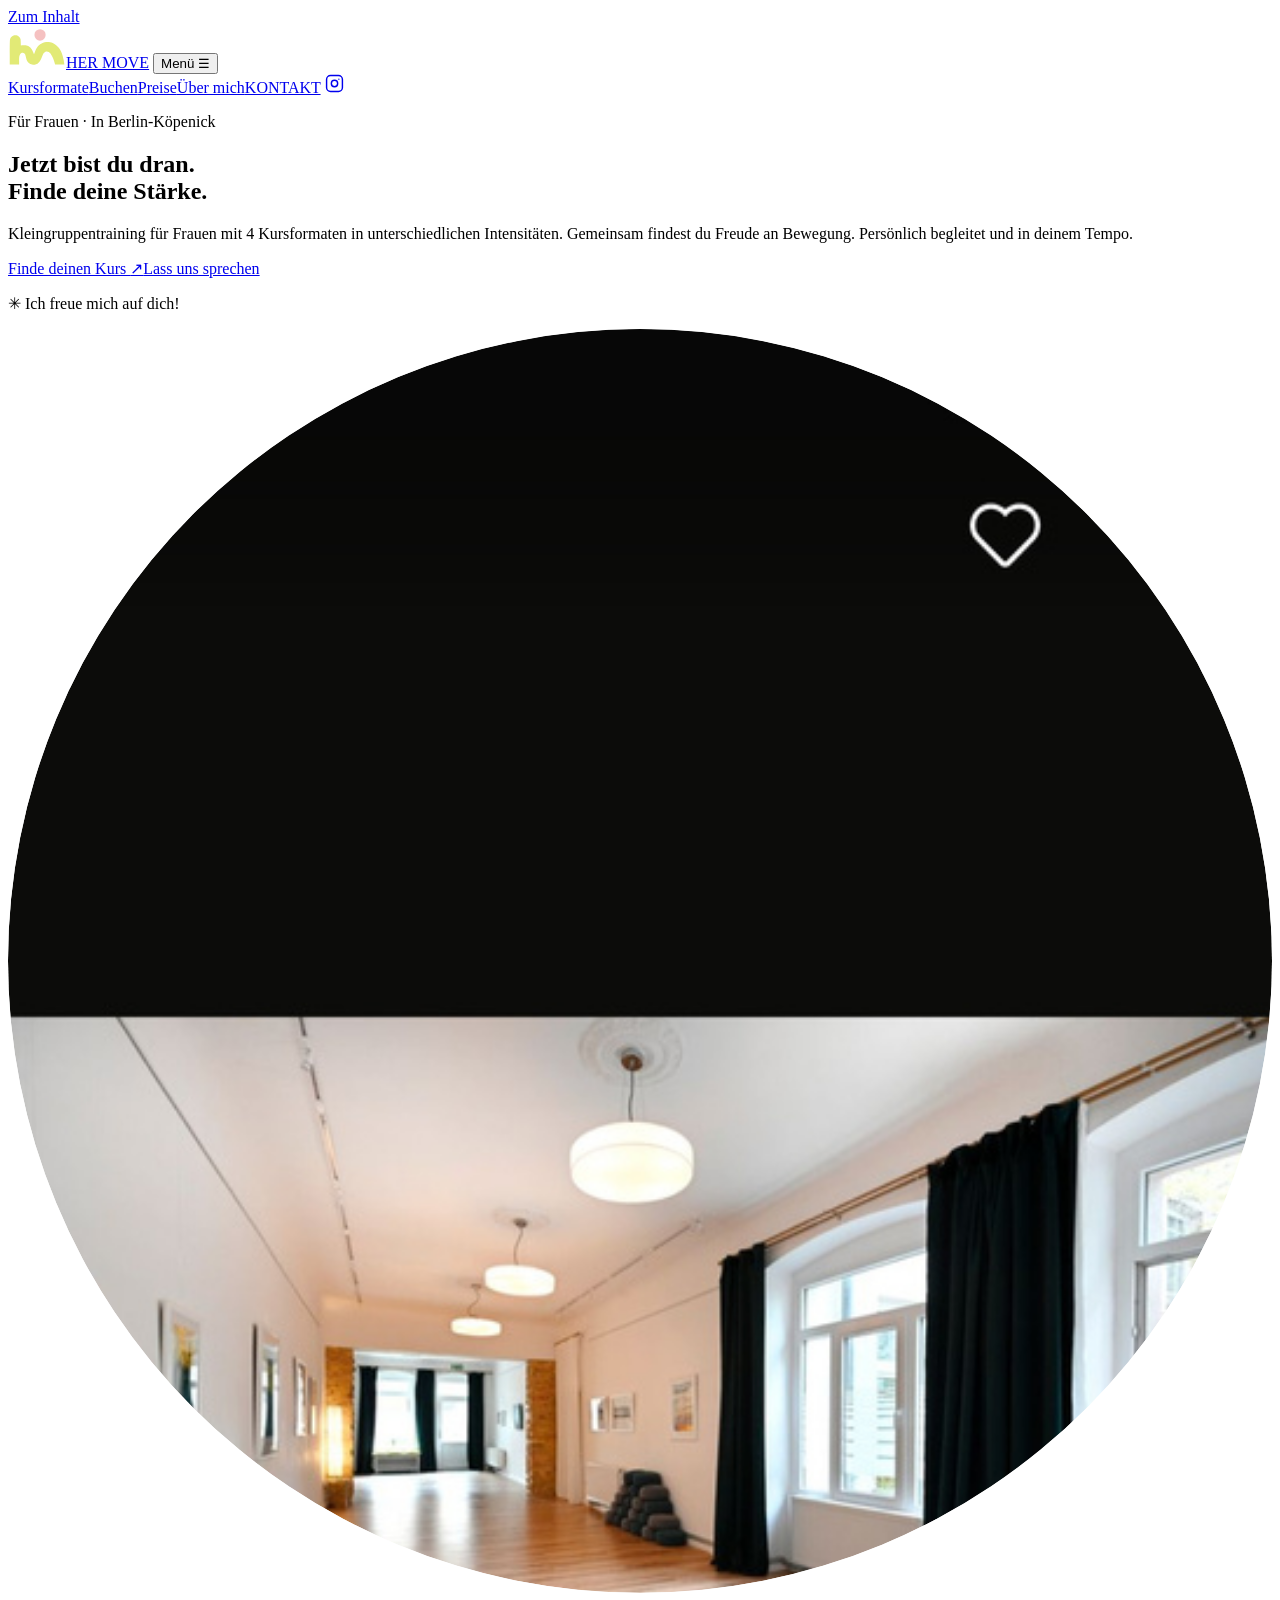
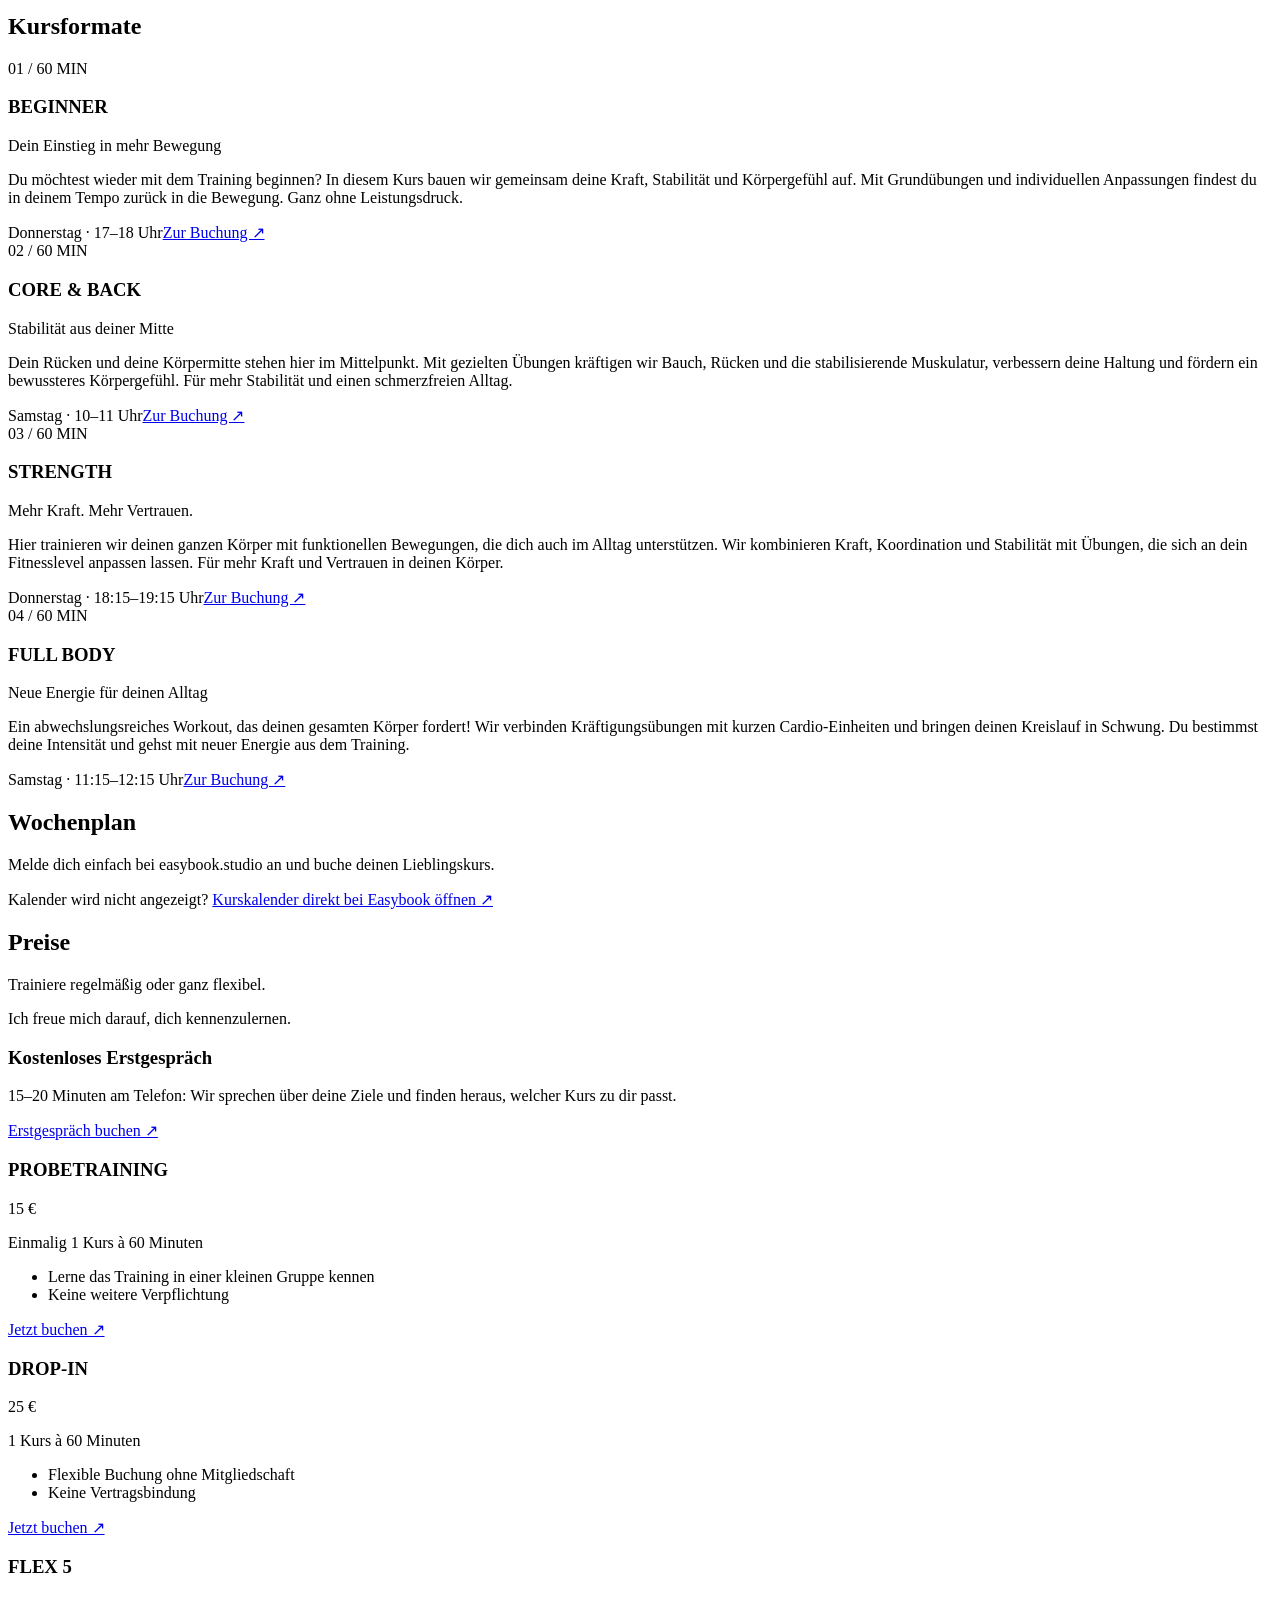
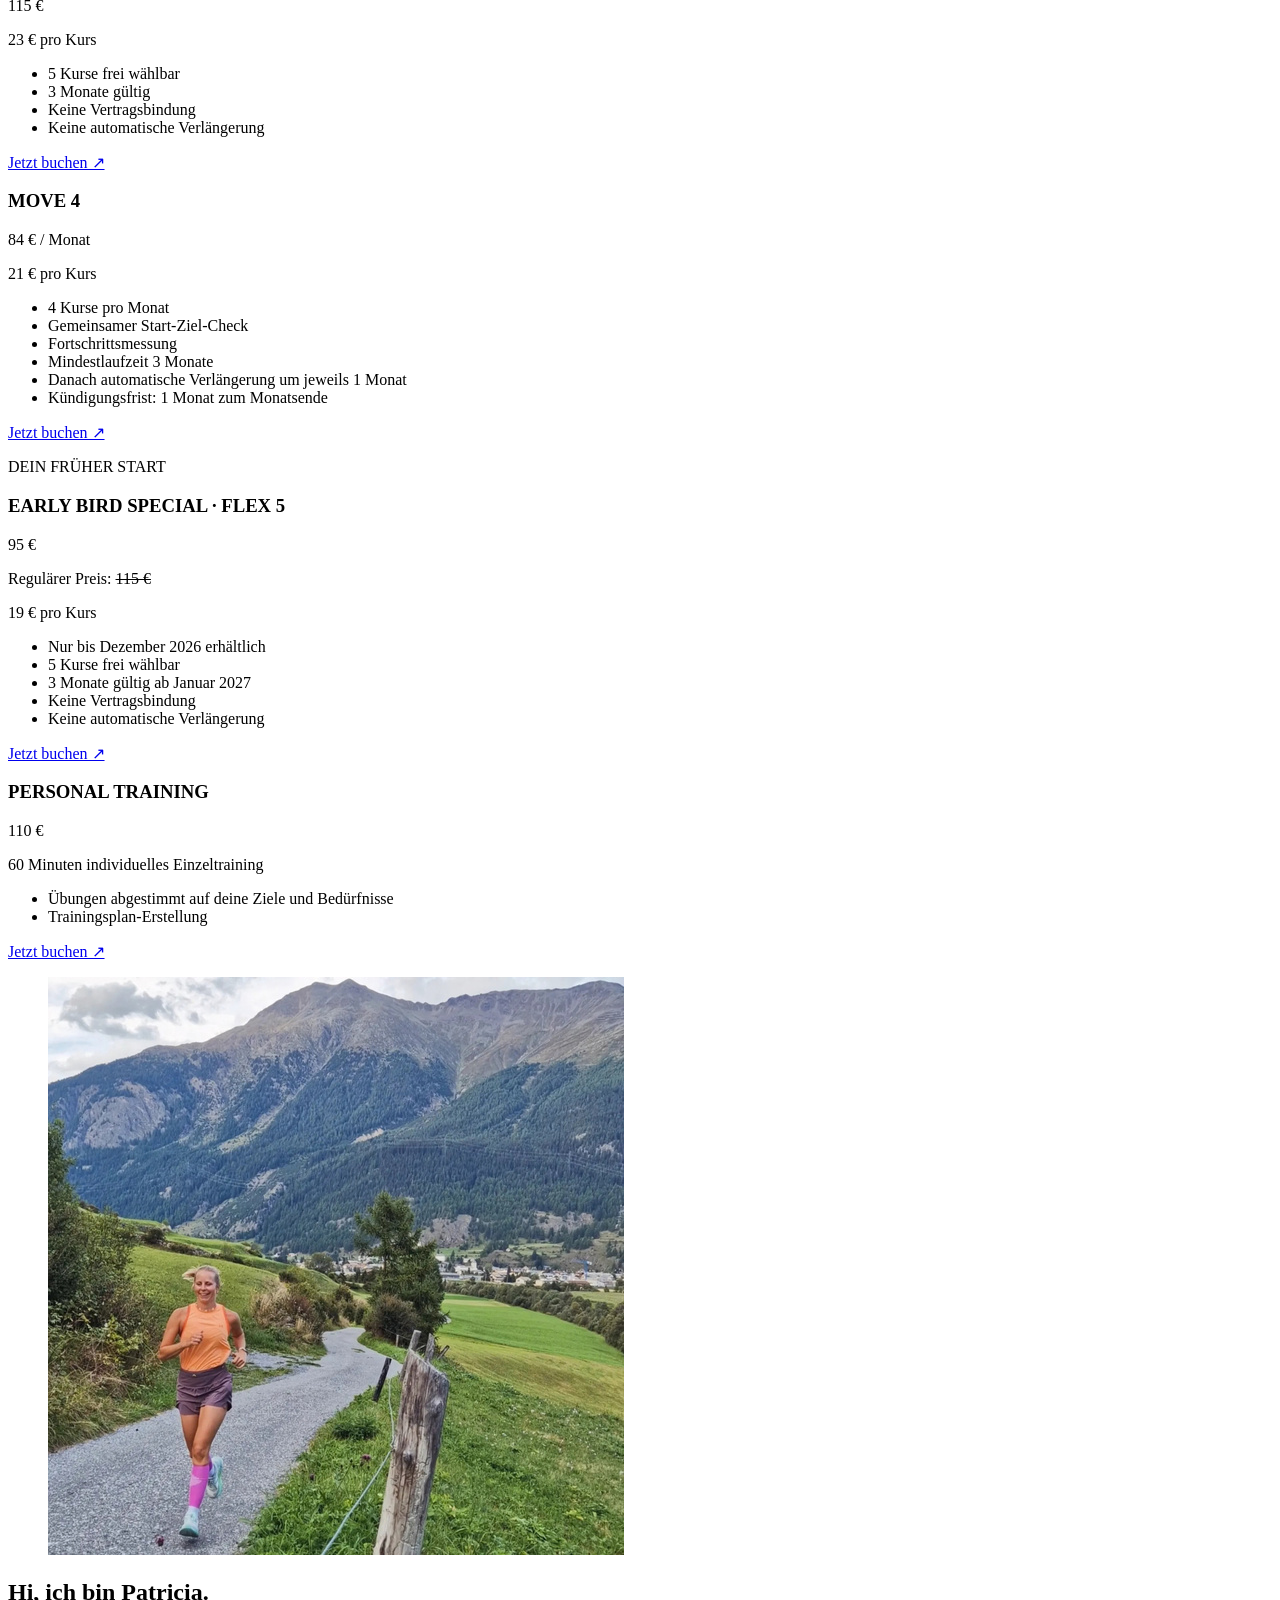
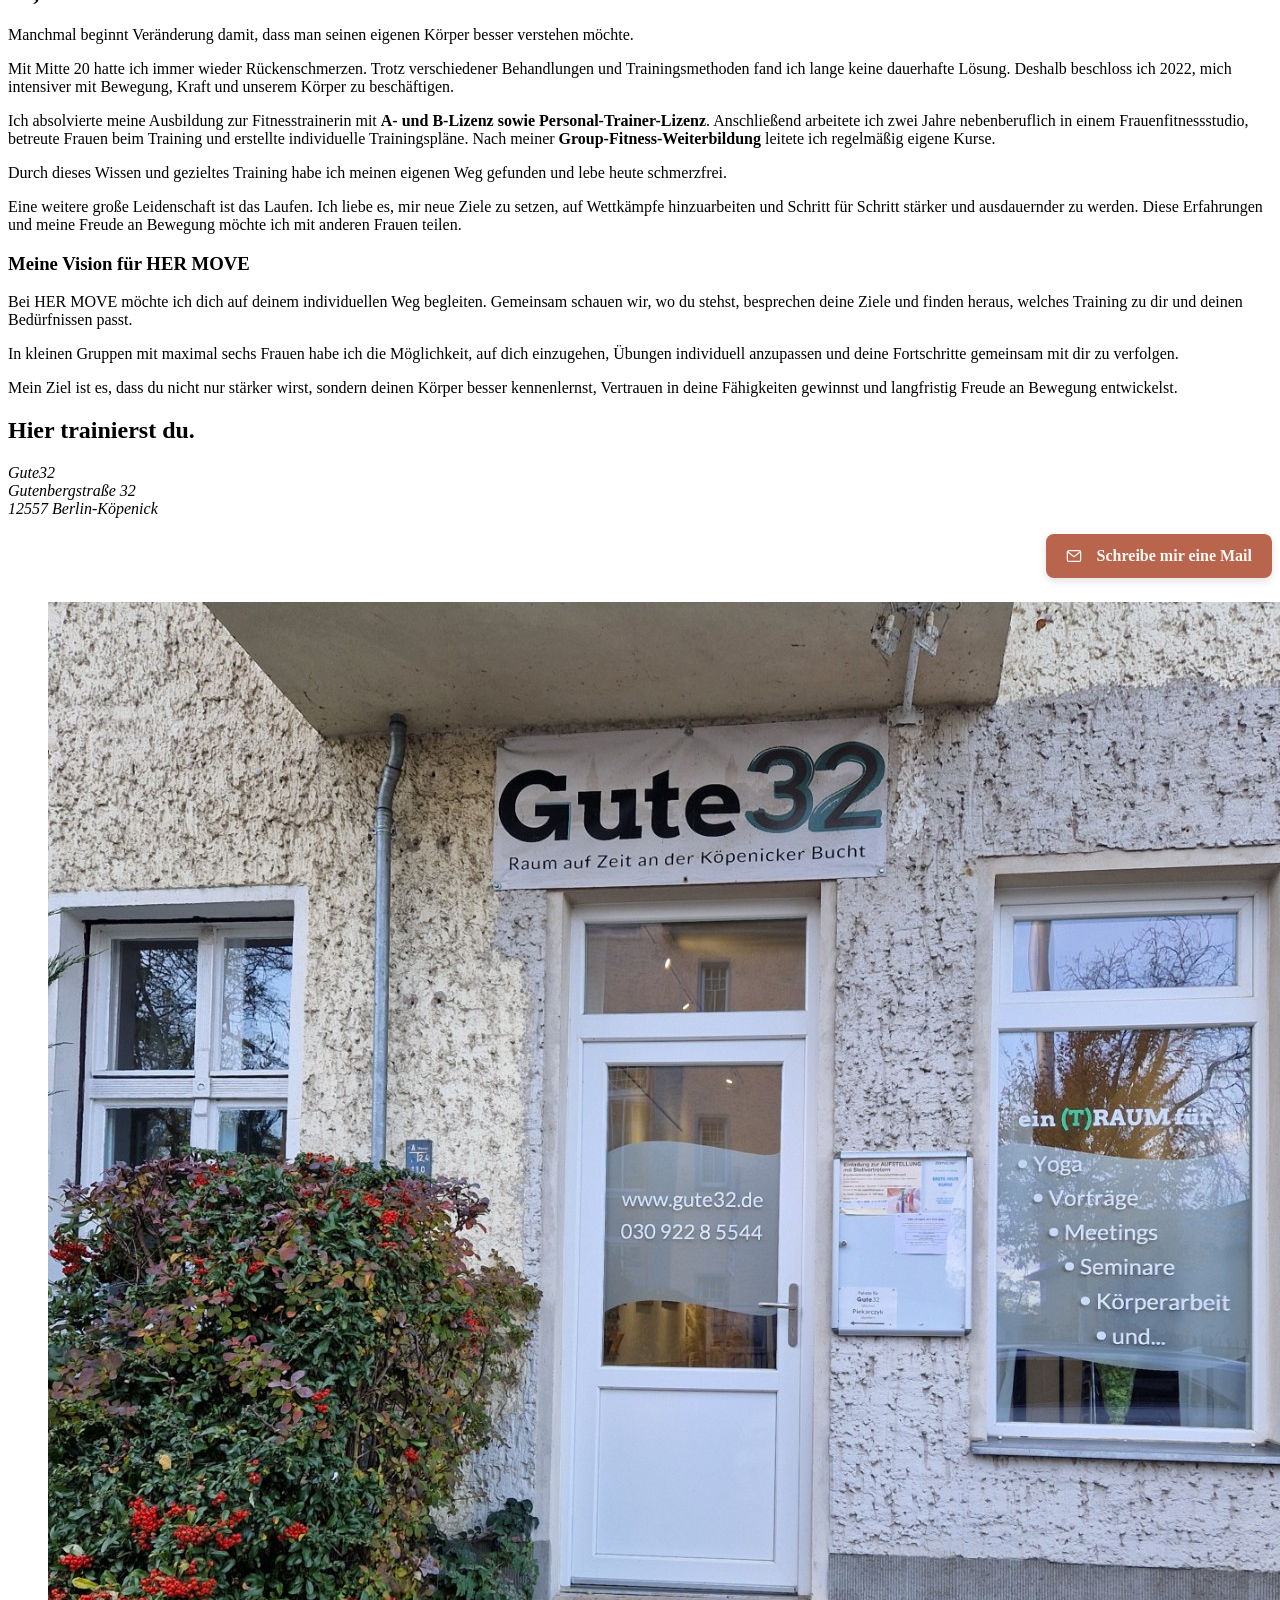
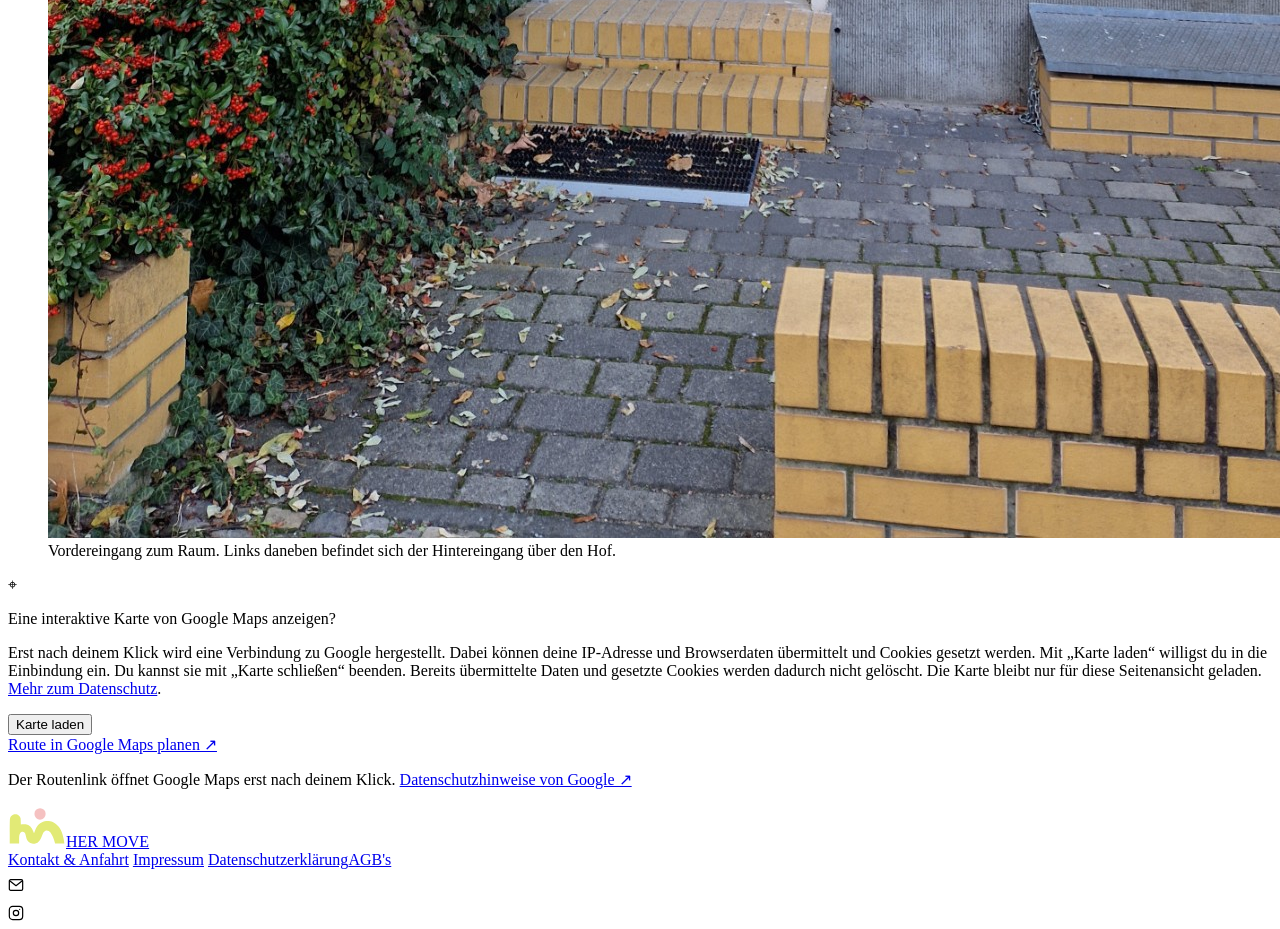
==== commit 7c95cbed: "Update index.html" ====
--- a/public/index.html
+++ b/public/index.html
@@ -8,7 +8,7 @@
 <meta content="HER MOVE: Kleingruppentraining für maximal sechs Frauen in Berlin-Köpenick. Beginner Workout, Strength, Core &amp; Back und Full Body mit Patricia." name="description"/>
 <meta content="#203b2b" name="theme-color"/>
 <title>HER MOVE | Kleingruppentraining für Frauen in Berlin-Köpenick</title>
-<link href="styles.css?v=20261122-abstand-studiokante" rel="stylesheet">
+<link href="styles.css?v=20261122-studio-bildausschnitt" rel="stylesheet">
 <style>
 /* Footer: Kontaktlinks einheitlich ausrichten */
 .footer-links > a[href^="mailto:"] { text-decoration: none !important; display: inline-flex; align-items: center; gap: 6px; }
@@ -38,7 +38,37 @@
   background: #a6533e !important; color: white !important;
 }
 .contact-section .contact-mail-link svg {flex: 0 0 auto;}
-</style></head>
+</style><style id="hermove-studio-foto-fix">
+/* Nur das Studiofoto: runder Ausschnitt, schwarze untere Fläche abgeschnitten. */
+.hero .hero-visual .studio-photo {
+  position: relative !important;
+  width: 100% !important;
+  aspect-ratio: 1 / 1 !important;
+  height: auto !important;
+  border-radius: 50% !important;
+  clip-path: circle(50% at 50% 50%) !important;
+  overflow: hidden !important;
+  background: transparent !important;
+  box-shadow: none !important;
+  mask-image: none !important;
+  -webkit-mask-image: none !important;
+}
+.hero .hero-visual .studio-photo img {
+  position: absolute !important;
+  top: 0 !important;
+  left: 0 !important;
+  width: 100% !important;
+  height: 160% !important;
+  max-width: none !important;
+  object-fit: cover !important;
+  object-position: center top !important;
+  transform: none !important;
+  border-radius: 0 !important;
+  clip-path: none !important;
+  filter: none !important;
+}
+</style>
+</head>
 <body>
 <a class="skip-link" href="#inhalt">Zum Inhalt</a>
 <header class="site-header section-shell">
--- a/public/styles.css
+++ b/public/styles.css
@@ -1,1992 +1,118 @@
-@font-face {
-  font-family:Roboto;
-  src:url("assets/fonts/roboto-regular.ttf") format("truetype");
-  font-weight:400;
-  font-display:swap;
+<!DOCTYPE html>
+
+<html lang="de">
+<head>
+<link href="/assets/favicon.svg?v=3" rel="icon" type="image/svg+xml"/>
+<meta charset="utf-8"/>
+<meta content="width=device-width, initial-scale=1.0" name="viewport"/>
+<meta content="HER MOVE: Kleingruppentraining für maximal sechs Frauen in Berlin-Köpenick. Beginner Workout, Strength, Core &amp; Back und Full Body mit Patricia." name="description"/>
+<meta content="#203b2b" name="theme-color"/>
+<title>HER MOVE | Kleingruppentraining für Frauen in Berlin-Köpenick</title>
+<link href="styles.css?v=20261122-studio-bildausschnitt" rel="stylesheet">
+<style>
+/* Footer: Kontaktlinks einheitlich ausrichten */
+.footer-links > a[href^="mailto:"] { text-decoration: none !important; display: inline-flex; align-items: center; gap: 6px; }
+.footer-links > a[href^="mailto:"] svg { width: 16px; height: 16px; margin: 0 !important; vertical-align: middle !important; flex-shrink: 0; }
+.footer-links > a.instagram-icon-link { display: inline-flex; align-items: center; align-self: flex-start; text-decoration: none !important; line-height: 1; }
+.footer-links > a.instagram-icon-link svg { width: 16px; height: 16px; display: block; }
+.contact-mail-link { text-decoration: none !important; }
+</style>
+</link><style>
+/* HER MOVE: Instagram rechts in der Navigation; kleine Social-Icons im Footer */
+.site-header .main-nav > a.instagram-icon-link {display:inline-flex!important;align-items:center;justify-content:center;flex-shrink:0;text-decoration:none!important;}
+.site-header .main-nav > a.instagram-icon-link svg {width:19px;height:19px;display:block;}
+.site-footer .footer-links .footer-social-icons {display:flex!important;flex-direction:column!important;align-items:flex-start!important;justify-content:center;gap:12px;flex-shrink:0;}
+.site-footer .footer-links .footer-social-icons a {display:flex!important;align-items:center;justify-content:center;color:inherit;text-decoration:none!important;border:0!important;line-height:1;}
+.site-footer .footer-social-icons svg {width:16px;height:16px;display:block;}
+</style><style id="hermove-contact-mail-button">
+/* Auffälliger E-Mail-Button rechts im Kontaktbereich */
+.contact-section .contact-mail-link {
+  display: flex !important; align-items: center; justify-content: center; gap: 9px;
+  width: fit-content; margin: 16px 0 24px auto !important;
+  padding: 13px 20px !important; border-radius: 8px !important;
+  background: #b9654e !important; color: #fffaf3 !important;
+  text-decoration: none !important; border: none !important;
+  font-weight: 700 !important; box-shadow: 0 3px 9px rgba(0,0,0,.12);
 }
-@font-face {
-  font-family:Roboto;
-  src:url("assets/fonts/roboto-bold.ttf") format("truetype");
-  font-weight:700;
-  font-display:swap;
+.contact-section .contact-mail-link:hover, .contact-section .contact-mail-link:focus-visible {
+  background: #a6533e !important; color: white !important;
 }
-@font-face {
-  font-family:"Roboto Condensed";
-  src:url("assets/fonts/roboto-condensed-bold.ttf") format("truetype");
-  font-weight:700;
-  font-display:swap;
-}
-:root {
-  --section-space:48px;
-  --ink:#2f4a31;
-  --lime:#e7f36a;
-  --pink:#f5c4c5;
-  --sage:#6f8160;
-  --beige:#d8d1c7;
-  --orange:#a45441;
-  --paper:#eee8df;
-  --canvas:#d8d1c7;
-  --rose:#a45441;
-  --soft-pink:#f2dddd;
-  --soft-sage:#d3d9cd;
-  --line:rgba(47,74,49,.22);
-  --brown:#2f4a31;
-}
-* {
-  box-sizing:border-box;
-}
-html {
-  scroll-behavior:smooth;
-  scroll-padding-top:30px;
-}
-body {
-  margin:0;
-  background:var(--canvas);
-  color:var(--ink);
-  font-family:Roboto,Arial,sans-serif;
-  font-size:16px;
-  line-height:1.65;
-}
-a {
-  color:inherit;
-  text-decoration:none;
-}
-button {
-  font:inherit;
-  cursor:pointer;
-}
-img {
-  max-width:100%;
-  display:block;
-}
-h1,h2,h3,p {
-  margin-top:0;
-}
-h1,h2,h3 {
-  font-family:Roboto,Arial,sans-serif;
-  font-weight:700;
-  line-height:1.16;
-}
-h2 {
-  font-size:clamp(32px,3.5vw,46px);
-  letter-spacing:-.045em;
-}
-h3 {
-  font-size:26px;
-}
-p {
-  margin-bottom:20px;
-}
-.section-shell {
-  width:min(1240px,100%);
-  padding-inline:40px;
-  margin-inline:auto;
-}
-section[id],aside[id] {
-  scroll-margin-top:24px;
-}
-.eyebrow {
-  font-size:11px;
-  line-height:1.5;
-  font-weight:700;
-  letter-spacing:.14em;
-  text-transform:uppercase;
-  margin-bottom:22px;
-}
-.site-header {
-  display:flex;
-  justify-content:space-between;
-  align-items:center;
-  min-height:106px;
-  gap:25px;
-}
+.contact-section .contact-mail-link svg {flex: 0 0 auto;}
+</style></head>
+<body>
+<a class="skip-link" href="#inhalt">Zum Inhalt</a>
+<header class="site-header section-shell">
+<a aria-label="HER MOVE Startseite" class="brand brand-original" href="#start"><span class="brand-icon"><img alt="" height="42" src="assets/her-move-logo-original.svg" width="58"/></span><span class="brand-wordmark">HER MOVE</span></a>
+<button aria-controls="main-nav" aria-expanded="false" class="menu-toggle" type="button">Menü <span aria-hidden="true">☰</span></button>
+<nav aria-label="Hauptnavigation" class="main-nav" id="main-nav">
+<a href="#kurse">Kursformate</a><a href="#buchung">Buchen</a><a href="#preise">Preise</a><a href="#ueber-mich">Über mich</a><a href="#kontakt">KONTAKT</a>
+<a aria-label="HER MOVE auf Instagram" class="instagram-icon-link" href="https://www.instagram.com/hermove_berlin/" rel="noopener noreferrer" target="_blank"><svg aria-hidden="true" fill="none" stroke="currentColor" stroke-linecap="round" stroke-linejoin="round" stroke-width="1.8" viewbox="0 0 24 24"><rect height="20" rx="5" width="20" x="2" y="2"></rect><circle cx="12" cy="12" r="4"></circle><path d="M17.5 6.5h.01"></path></svg></a></nav>
+</header>
+<main id="inhalt">
+<section aria-label="HER MOVE – Training im Studio Gute32" class="hero section-shell hero-side-by-side" id="start">
+<div class="hero-copy">
+<p class="eyebrow hero-location">Für Frauen · In Berlin-Köpenick</p>
+<h1>Jetzt bist du dran.<br/><span>Finde deine Stärke.</span></h1>
+<p class="hero-lead">Kleingruppentraining für Frauen mit 4 Kursformaten in unterschiedlichen Intensitäten. Gemeinsam findest du Freude an Bewegung. Persönlich begleitet und in deinem Tempo.</p>
+<div class="hero-actions"><a class="button button-dark" href="#buchung">Finde deinen Kurs <span aria-hidden="true">↗</span></a><a class="text-link" href="https://calendly.com/patricia-stiehr/20min" rel="noopener noreferrer" target="_blank">Lass uns sprechen</a></div>
+<p class="hero-note"><span aria-hidden="true">✳</span> Ich freue mich auf dich!</p>
+</div>
+<div class="hero-visual">
+<div class="studio-photo"><img alt="Heller Trainingsraum bei Gute32 in Berlin-Köpenick" fetchpriority="high" src="assets/studio.jpg"/></div>
+</div>
+</section>
+<section class="courses-section" id="kurse">
+<div class="section-shell">
+<div class="section-heading"><h2>Kursformate</h2></div>
+<div class="course-grid">
+<article class="course-card lime"><span class="card-number">01 / 60 MIN</span><h3>BEGINNER</h3><p class="course-subtitle">Dein Einstieg in mehr Bewegung</p><p>Du möchtest wieder mit dem Training beginnen? In diesem Kurs bauen wir gemeinsam deine Kraft, Stabilität und Körpergefühl auf. Mit Grundübungen und individuellen Anpassungen findest du in deinem Tempo zurück in die Bewegung. Ganz ohne Leistungsdruck.</p><div class="card-meta"><span>Donnerstag · 17–18 Uhr</span><a aria-label="BEGINNER im Kursplan ansehen" href="#buchung">Zur Buchung ↗</a></div></article>
+<article class="course-card pink"><span class="card-number">02 / 60 MIN</span><h3>CORE &amp; BACK</h3><p class="course-subtitle">Stabilität aus deiner Mitte</p><p>Dein Rücken und deine Körpermitte stehen hier im Mittelpunkt. Mit gezielten Übungen kräftigen wir Bauch, Rücken und die stabilisierende Muskulatur, verbessern deine Haltung und fördern ein bewussteres Körpergefühl. Für mehr Stabilität und einen schmerzfreien Alltag.</p><div class="card-meta"><span>Samstag · 10–11 Uhr</span><a aria-label="CORE &amp; BACK im Kursplan ansehen" href="#buchung">Zur Buchung ↗</a></div></article>
+<article class="course-card beige"><span class="card-number">03 / 60 MIN</span><h3>STRENGTH</h3><p class="course-subtitle">Mehr Kraft. Mehr Vertrauen.</p><p>Hier trainieren wir deinen ganzen Körper mit funktionellen Bewegungen, die dich auch im Alltag unterstützen. Wir kombinieren Kraft, Koordination und Stabilität mit Übungen, die sich an dein Fitnesslevel anpassen lassen. Für mehr Kraft und Vertrauen in deinen Körper.</p><div class="card-meta"><span>Donnerstag · 18:15–19:15 Uhr</span><a aria-label="STRENGTH im Kursplan ansehen" href="#buchung">Zur Buchung ↗</a></div></article>
+<article class="course-card sage"><span class="card-number">04 / 60 MIN</span><h3>FULL BODY</h3><p class="course-subtitle">Neue Energie für deinen Alltag</p><p>Ein abwechslungsreiches Workout, das deinen gesamten Körper fordert! Wir verbinden Kräftigungsübungen mit kurzen Cardio-Einheiten und bringen deinen Kreislauf in Schwung. Du bestimmst deine Intensität und gehst mit neuer Energie aus dem Training.</p><div class="card-meta"><span>Samstag · 11:15–12:15 Uhr</span><a aria-label="FULL BODY im Kursplan ansehen" href="#buchung">Zur Buchung ↗</a></div></article>
+</div>
+</div>
+</section>
+<section class="schedule-section" id="buchung"><div class="section-shell">
+<div class="section-heading weekly-heading"><h2>Wochenplan</h2><p class="heading-copy">Melde dich einfach bei easybook.studio an und buche deinen Lieblingskurs.</p></div>
+<div class="booking-layout"><div class="booking-calendar-column"><div aria-label="HER MOVE Kurskalender" class="easybook-calendar">
+<div data-easybook-widget="" data-tenant="84ee2035-050e-4671-acd5-583b85d3bdba" data-view="list"></div><p class="booking-direct-link">Kalender wird nicht angezeigt? <a href="https://easybook.studio/widget/84ee2035-050e-4671-acd5-583b85d3bdba" rel="noopener noreferrer" target="_blank">Kurskalender direkt bei Easybook öffnen ↗</a></p>
+</div>
+</div>
+</div>
+</div></section>
+<section class="prices-section" id="preise">
+<div class="section-shell">
+<div class="section-heading"><h2>Preise</h2><p class="heading-copy">Trainiere regelmäßig oder ganz flexibel.</p></div>
+<aside class="consultation" id="erstgespraech"><div><p class="eyebrow">Ich freue mich darauf, dich kennenzulernen.</p><h3>Kostenloses Erstgespräch</h3><p>15–20 Minuten am Telefon: Wir sprechen über deine Ziele und finden heraus, welcher Kurs zu dir passt.</p></div><div class="consultation-actions"><a class="button button-dark" href="https://calendly.com/patricia-stiehr/20min" rel="noopener noreferrer" target="_blank">Erstgespräch buchen ↗</a></div></aside>
+<div class="price-grid">
+<article class="price-card"><h3>PROBETRAINING</h3><p class="price">15 € <span></span></p><p class="price-subtitle">Einmalig 1 Kurs à 60 Minuten</p><ul><li>Lerne das Training in einer kleinen Gruppe kennen</li><li>Keine weitere Verpflichtung</li></ul><a class="button button-outline price-book-link" href="https://easybook.studio/widget/84ee2035-050e-4671-acd5-583b85d3bdba?view=products" rel="noopener noreferrer" target="_blank">Jetzt buchen ↗</a></article><article class="price-card"><h3>DROP-IN</h3><p class="price">25 € <span></span></p><p class="price-subtitle">1 Kurs à 60 Minuten</p><ul><li>Flexible Buchung ohne Mitgliedschaft</li><li>Keine Vertragsbindung</li></ul><a class="button button-outline price-book-link" href="https://easybook.studio/widget/84ee2035-050e-4671-acd5-583b85d3bdba?view=products" rel="noopener noreferrer" target="_blank">Jetzt buchen ↗</a></article><article class="price-card"><h3>FLEX 5</h3><p class="price">115 € <span></span></p><p class="price-subtitle">23 € pro Kurs</p><ul><li>5 Kurse frei wählbar</li><li>3 Monate gültig</li><li>Keine Vertragsbindung</li><li>Keine automatische Verlängerung</li></ul><a class="button button-outline price-book-link" href="https://easybook.studio/widget/84ee2035-050e-4671-acd5-583b85d3bdba?view=products" rel="noopener noreferrer" target="_blank">Jetzt buchen ↗</a></article><article class="price-card membership"><h3>MOVE 4</h3><p class="price">84 € <span>/ Monat</span></p><p class="price-subtitle">21 € pro Kurs</p><ul><li>4 Kurse pro Monat</li><li>Gemeinsamer Start-Ziel-Check</li><li>Fortschrittsmessung</li><li>Mindestlaufzeit 3 Monate</li><li>Danach automatische Verlängerung um jeweils 1 Monat</li><li>Kündigungsfrist: 1 Monat zum Monatsende</li></ul><a class="button button-outline price-book-link" href="https://easybook.studio/widget/84ee2035-050e-4671-acd5-583b85d3bdba?view=products" rel="noopener noreferrer" target="_blank">Jetzt buchen ↗</a></article><article class="price-card early-bird"><p class="offer-badge">DEIN FRÜHER START</p><h3>EARLY BIRD SPECIAL · FLEX 5</h3><p class="price">95 € <span></span></p><p class="old-price"><span class="sr-only">Regulärer Preis: </span><s>115 €</s></p><p class="price-subtitle">19 € pro Kurs</p><ul><li>Nur bis Dezember 2026 erhältlich</li><li>5 Kurse frei wählbar</li><li>3 Monate gültig ab Januar 2027</li><li>Keine Vertragsbindung</li><li>Keine automatische Verlängerung</li></ul><a class="button button-outline price-book-link" href="https://easybook.studio/widget/84ee2035-050e-4671-acd5-583b85d3bdba?view=products" rel="noopener noreferrer" target="_blank">Jetzt buchen ↗</a></article><article class="price-card"><h3>PERSONAL TRAINING</h3><p class="price">110 € <span></span></p><p class="price-subtitle">60 Minuten individuelles Einzeltraining</p><ul><li>Übungen abgestimmt auf deine Ziele und Bedürfnisse</li><li>Trainingsplan-Erstellung</li></ul><a class="button button-outline price-book-link" href="https://easybook.studio/widget/84ee2035-050e-4671-acd5-583b85d3bdba?view=products" rel="noopener noreferrer" target="_blank">Jetzt buchen ↗</a></article> </div>
+</div>
+</section>
+<section class="about-section" id="ueber-mich"><div class="section-shell">
+<div class="about-grid"><figure class="about-portrait"><img alt="Patricia beim Laufen in den Bergen" height="578" loading="lazy" src="assets/patricia.jpg" width="576"/></figure><div class="about-copy"><h2>Hi, ich bin Patricia.</h2><p class="about-lead">Manchmal beginnt Veränderung damit, dass man seinen eigenen Körper besser verstehen möchte.</p><p>Mit Mitte 20 hatte ich immer wieder Rückenschmerzen. Trotz verschiedener Behandlungen und Trainingsmethoden fand ich lange keine dauerhafte Lösung. Deshalb beschloss ich 2022, mich intensiver mit Bewegung, Kraft und unserem Körper zu beschäftigen.</p><p>Ich absolvierte meine Ausbildung zur Fitnesstrainerin mit <strong>A- und B-Lizenz sowie Personal-Trainer-Lizenz</strong>. Anschließend arbeitete ich zwei Jahre nebenberuflich in einem Frauenfitnessstudio, betreute Frauen beim Training und erstellte individuelle Trainingspläne. Nach meiner <strong>Group-Fitness-Weiterbildung</strong> leitete ich regelmäßig eigene Kurse.</p><p>Durch dieses Wissen und gezieltes Training habe ich meinen eigenen Weg gefunden und lebe heute schmerzfrei.</p><p>Eine weitere große Leidenschaft ist das Laufen. Ich liebe es, mir neue Ziele zu setzen, auf Wettkämpfe hinzuarbeiten und Schritt für Schritt stärker und ausdauernder zu werden. Diese Erfahrungen und meine Freude an Bewegung möchte ich mit anderen Frauen teilen.</p><div class="vision-inline"><h3 class="vision-heading">Meine Vision für HER MOVE</h3><p>Bei HER MOVE möchte ich dich auf deinem individuellen Weg begleiten. Gemeinsam schauen wir, wo du stehst, besprechen deine Ziele und finden heraus, welches Training zu dir und deinen Bedürfnissen passt.</p><p>In kleinen Gruppen mit maximal sechs Frauen habe ich die Möglichkeit, auf dich einzugehen, Übungen individuell anzupassen und deine Fortschritte gemeinsam mit dir zu verfolgen.</p><p>Mein Ziel ist es, dass du nicht nur stärker wirst, sondern deinen Körper besser kennenlernst, Vertrauen in deine Fähigkeiten gewinnst und langfristig Freude an Bewegung entwickelst.</p></div></div></div>
+</div></section>
+<section class="contact-section" id="kontakt"><div class="section-shell location-content"><h2>Hier trainierst du.</h2><address class="location-address">Gute32<br/>Gutenbergstraße 32<br/>12557 Berlin-Köpenick</address><a class="contact-mail-link" href="mailto:her-move@gmx.de?subject=Anfrage%20an%20HER%20MOVE"><svg aria-hidden="true" fill="none" height="16" stroke="currentColor" stroke-linecap="round" stroke-linejoin="round" stroke-width="1.8" style="display:inline-block;vertical-align:-3px;margin-right:6px" viewbox="0 0 24 24" width="16"><rect height="16" rx="2" width="20" x="2" y="4"></rect><path d="m3 6 9 7 9-7"></path></svg>Schreibe mir eine Mail</a><div class="location-layout location-layout-portrait"><div class="location-left"><figure class="entrance-photo"><img alt="Eingang zum Trainingsraum Gute32, Gutenbergstraße 32 in Berlin-Köpenick" height="1536" loading="lazy" src="assets/HER_MOVE_eingang-gute32.jpg" width="1345"/><figcaption>Vordereingang zum Raum. Links daneben befindet sich der Hintereingang über den Hof.</figcaption></figure></div><div class="location-map"><div class="map-panel" data-map-url="https://maps.google.com/maps?q=Gutenbergstra%C3%9Fe%2032%2C%2012557%20Berlin&amp;z=16&amp;output=embed" id="studio-map">
+<div class="map-placeholder">
+<span aria-hidden="true" class="map-pin">⌖</span>
+<p>Eine interaktive Karte von Google Maps anzeigen?</p>
+<p class="map-privacy">Erst nach deinem Klick wird eine Verbindung zu Google hergestellt. Dabei können deine IP-Adresse und Browserdaten übermittelt und Cookies gesetzt werden. Mit „Karte laden“ willigst du in die Einbindung ein. Du kannst sie mit „Karte schließen“ beenden. Bereits übermittelte Daten und gesetzte Cookies werden dadurch nicht gelöscht. Die Karte bleibt nur für diese Seitenansicht geladen. <a href="datenschutz.html#karte">Mehr zum Datenschutz</a>.</p>
+<button class="button button-dark map-load" type="button">Karte laden</button>
+</div>
+</div><div class="map-actions"><button class="map-close" hidden="" type="button">Karte schließen</button><a href="https://www.google.com/maps/dir/?api=1&amp;destination=Gutenbergstra%C3%9Fe%2032%2C%2012557%20Berlin" rel="noopener noreferrer" target="_blank">Route in Google Maps planen ↗</a></div><p class="map-credit">Der Routenlink öffnet Google Maps erst nach deinem Klick. <a href="https://policies.google.com/privacy?hl=de" rel="noopener noreferrer" target="_blank">Datenschutzhinweise von Google ↗</a></p></div></div></div></section>
+</main>
+<footer class="site-footer">
+<div class="section-shell footer-inner">
+<a class="brand brand-original" href="index.html#start"><span class="brand-icon"><img alt="" height="42" src="assets/her-move-logo-original.svg" width="58"/></span><span class="brand-wordmark">HER MOVE</span></a>
 
-
-
-
-.main-nav {
-  display:flex;
-  align-items:center;
-  gap:32px;
-  font-size:14px;
-  font-weight:700;
-}
-.main-nav a {
-  padding-block:10px;
-  border-bottom:2px solid transparent;
-}
-.main-nav a:hover {
-  border-color:var(--ink);
-}
-.menu-toggle {
-  display:none;
-}
-.hero {
-  display:grid;
-  grid-template-columns:1.1fr 1fr;
-  align-items:center;
-  gap:55px;
-  padding-top:38px;
-  padding-bottom:32px;
-}
-.hero h1 {
-  font-size:clamp(54px,5.7vw,76px);
-  line-height:1.06;
-  letter-spacing:-.065em;
-  margin-bottom:24px;
-}
-.hero h1 span {
-  color:var(--rose);
-}
-.hero-lead {
-  max-width:490px;
-  font-size:16px;
-  line-height:1.65;
-}
-.hero-actions {
-  display:flex;
-  align-items:center;
-  gap:22px;
-  flex-wrap:wrap;
-}
-.button {
-  display:inline-flex;
-  align-items:center;
-  justify-content:center;
-  gap:12px;
-  border:1px solid transparent;
-  border-radius:99px;
-  padding:13px 23px;
-  font-size:13px;
-  font-weight:700;
-  line-height:1.5;
-  transition:background .2s,transform .2s;
-}
-.button:hover {
-  transform:translateY(-2px);
-}
-.button-dark {
-  color:var(--paper);
-  background:var(--ink);
-}
-.button-dark:hover {
-  background:#203924;
-}
-.button-outline {
-  border-color:var(--ink);
-  color:var(--ink);
-  background:transparent;
-}
-.button-outline:hover {
-  background:rgba(48,75,50,.07);
-}
-.text-link {
-  font-size:13px;
-  font-weight:700;
-  text-decoration:underline;
-  text-underline-offset:5px;
-}
-.hero-note {
-  font-size:12px;
-  margin:22px 0 0;
-  display:flex;
-  align-items:center;
-  gap:12px;
-}
-.hero-note span {
-  font-size:22px;
-  color:var(--rose);
-}
-.hero-visual {
-  position:relative;
-  padding-block:55px 35px;
-  min-width:0;
-}
-.studio-photo {
-  position:relative;
-  aspect-ratio:1.5;
-  overflow:hidden;
-  border-radius:24px;
-  background:var(--beige);
-  transform:none;
-  box-shadow:0 20px 50px rgba(76,65,56,.08);
-}
-.studio-photo img {
-  position:absolute;
-  width:100%;
-  height:325%;
-  top:-81.6667%;
-  max-width:none;
-}
-.hero-sticker {
-  background:var(--pink);
-  border:7px solid var(--canvas);
-  color:var(--ink);
-  width:154px;
-  height:154px;
-  border-radius:50%;
-  display:grid;
-  place-content:center;
-  text-align:center;
-  position:absolute;
-  right:-8px;
-  bottom:13px;
-  font-family:Roboto,sans-serif;
-  font-size:19px;
-  font-weight:700;
-  line-height:1.15;
-  transform:rotate(6deg);
-}
-.leaves { display:none; }
-.photo-caption {
-  position:relative;
-  color:var(--brown);
-  font-size:10px;
-  letter-spacing:.03em;
-  margin:25px 110px 0 12px;
-}
-.courses-section,.prices-section,.schedule-section,.about-section,.contact-section {
-  padding-block:var(--section-space);
-}
-.courses-section {
-  background:var(--paper);
-}
-.prices-section {
-  background:var(--paper);
-}
-.section-heading {
-  display:flex;
-  justify-content:space-between;
-  align-items:end;
-  gap:35px;
-  margin-bottom:38px;
-}
-.section-heading h2 {
-  margin:0;
-}
-.heading-copy {
-  max-width:320px;
-  font-size:14px;
-  margin:0;
-}
-.course-grid {
-  display:grid;
-  grid-template-columns:1fr 1fr;
-  gap:20px;
-}
-.course-card {
-  padding:32px;
-  display:flex;
-  flex-direction:column;
-  border-radius:28px;
-  min-width:0;
-  border:1px solid rgba(48,75,50,.06);
-}
-.lime {
-  background:var(--lime);
-}
-.pink {
-  background:var(--pink);
-}
-.beige {
-  background:#e8ded1;
-}
-.sage {
-  background:#b9c5af;
-  color:var(--ink);
-}
-.card-number {
-  font-size:11px;
-  letter-spacing:.12em;
-  font-weight:700;
-  margin-bottom:35px;
-}
-.course-card h3 {
-  font-size:29px;
-  letter-spacing:-.035em;
-  margin-bottom:12px;
-}
-.course-subtitle {
-  font-weight:700;
-}
-.course-card p {
-  font-size:14px;
-}
-.card-meta {
-  display:flex;
-  justify-content:space-between;
-  gap:20px;
-  border-top:1px solid currentColor;
-  padding-top:17px;
-  margin-top:auto;
-  font-size:11px;
-}
-.card-meta a {
-  font-weight:700;
-  white-space:nowrap;
-}
-.schedule-section {
-  background:var(--beige);
-}
-.section-lead {
-  max-width:660px;
-  margin-bottom:35px;
-}
-.schedule-grid {
-  display:grid;
-  grid-template-columns:1fr 1fr;
-  gap:30px;
-}
-.schedule-day {
-  background:var(--paper);
-  border-radius:22px;
-  padding:27px;
-}
-.schedule-day h3 {
-  font-size:30px;
-  padding-bottom:20px;
-  border-bottom:1px solid var(--line);
-  margin-bottom:0;
-}
-.class-row {
-  display:grid;
-  grid-template-columns:1fr auto;
-  gap:10px;
-  padding-block:23px;
-  border-bottom:1px solid var(--line);
-  align-items:center;
-}
-.class-row:last-child {
-  border:0;
-  padding-bottom:0;
-}
-.class-time {
-  grid-column:1/-1;
-  font-size:19px;
-  font-weight:700;
-}
-.class-time span {
-  display:block;
-  font-size:11px;
-  font-weight:400;
-  margin-top:4px;
-}
-.class-row strong {
-  font-family:"Roboto Condensed",sans-serif;
-  font-size:23px;
-  line-height:1.15;
-}
-.class-row .button {
-  padding:10px 15px;
-  font-size:12px;
-}
-.demo-label {
-  font-size:9px;
-  text-transform:uppercase;
-  letter-spacing:.07em;
-  border-left:1px solid currentColor;
-  padding-left:8px;
-  opacity:.8;
-}
-.demo-notice {
-  font-size:12px;
-  margin:23px 0 40px;
-  max-width:760px;
-}
-.consultation {
-  display:grid;
-  grid-template-columns:1fr auto;
-  gap:40px;
-  padding:35px;
-  border:1px solid var(--line);
-  border-radius:22px;
-  background:var(--canvas);
-  align-items:center;
-}
-.consultation .eyebrow {
-  margin-bottom:12px;
-}
-.consultation h3 {
-  font-size:32px;
-  margin-bottom:15px;
-}
-.consultation p:last-child {
-  margin:0;
-  max-width:600px;
-  font-size:14px;
-}
-.consultation-actions {
-  display:flex;
-  flex-direction:column;
-  gap:10px;
-  min-width:165px;
-}
-.consultation-actions small {
-  text-align:center;
-  font-size:11px;
-}
-.price-grid {
-  display:grid;
-  grid-template-columns:repeat(3,1fr);
-  gap:20px;
-}
-.price-card {
-  background:var(--paper);
-  border:1px solid var(--line);
-  border-radius:22px;
-  padding:30px;
-  display:flex;
-  flex-direction:column;
-  position:relative;
-}
-.price-card h3 {
-  font-size:24px;
-  margin-bottom:25px;
-}
-.price {
-  font-family:"Roboto Condensed",sans-serif;
-  font-size:53px;
-  line-height:1;
-  margin-bottom:13px;
-}
-.price span {
-  font-family:Roboto,sans-serif;
-  font-size:14px;
-}
-.price-subtitle {
-  font-size:13px;
-  font-weight:700;
-}
-.price-card ul {
-  font-size:13px;
-  padding-left:18px;
-  margin:0 0 30px;
-}
-.price-card li {
-  padding-left:3px;
-  margin-block:8px;
-}
-.price-card .button {
-  margin-top:auto;
-  align-self:start;
-}
-.membership {
-  background:#cbd5c2;
-}
-.early-bird {
-  background:#eef2c7;
-  border-color:var(--sage);
-}
-.offer-badge {
-  font-size:10px;
-  font-weight:700;
-  letter-spacing:.1em;
-  margin-bottom:12px;
-}
-.old-price {
-  margin:-5px 0 10px;
-  font-size:18px;
-}
-.price-note {
-  font-size:14px;
-  text-align:center;
-  margin:32px 0 0;
-}
-.price-note a {
-  text-decoration:underline;
-  text-underline-offset:4px;
-}
-.about-section {
-  background:var(--soft-sage);
-}
-.about-grid {
-  display:grid;
-  grid-template-columns:.9fr 1.1fr;
-  gap:60px;
-  align-items:center;
-}
-.about-portrait {
-  margin:0;
-}
-.about-portrait img {
-  width:100%;
-  height:auto;
-  border-radius:42% 42% 22px 22px;
-}
-.about-portrait figcaption {
-  color:var(--brown);
-  font-size:11px;
-  margin-top:15px;
-}
-.about-lead {
-  font-size:21px;
-  font-weight:700;
-}
-.about-copy>p:not(.eyebrow):not(.about-lead),.story-columns p {
-  font-size:14px;
-}
-.story-columns {
-  display:grid;
-  grid-template-columns:1fr 1fr;
-  gap:60px;
-  margin-top:45px;
-}
-.credentials {
-  font-weight:700;
-  border-left:4px solid var(--orange);
-  padding-left:20px;
-  margin-top:28px;
-}
-.vision {
-  background:var(--ink);
-  color:var(--paper);
-  border-radius:45px 20px 45px 20px;
-  padding:45px;
-  margin-top:30px;
-  max-width:930px;
-  margin-inline:auto;
-}
-.vision .eyebrow {
-  color:var(--lime);
-}
-.vision h3 {
-  font-size:36px;
-}
-.vision p:not(.eyebrow) {
-  max-width:740px;
-  font-size:15px;
-}
-.vision .button {
-  background:var(--lime);
-  color:var(--ink);
-  margin-top:10px;
-}
-.contact-section {
-  background:var(--paper);
-}
-.contact-grid {
-  display:grid;
-  grid-template-columns:1fr 1fr;
-  gap:60px;
-}
-.contact-grid h2 {
-  margin-bottom:28px;
-}
-.contact-grid h2 em {
-  font-style:normal;
-}
-.contact-details strong {
-  font-size:11px;
-  text-transform:uppercase;
-  letter-spacing:.12em;
-}
-.contact-details address {
-  font-size:18px;
-  font-style:normal;
-  margin-block:12px;
-}
-.contact-details p {
-  font-size:13px;
-}
-.directions {
-  margin-top:40px;
-}
-.map-panel {
-  background:#eee9e1;
-  border:1px solid var(--line);
-  border-radius:22px;
-  overflow:hidden;
-  min-height:290px;
-}
-.map-placeholder {
-  padding:30px;
-  display:flex;
-  flex-direction:column;
-  align-items:center;
-  text-align:center;
-  justify-content:center;
-  min-height:290px;
-}
-.map-placeholder p {
-  margin-bottom:12px;
-}
-.map-pin {
-  font-size:30px;
-}
-.map-privacy {
-  font-size:12px;
-  max-width:600px;
-}
-.map-panel iframe {
-  display:block;
-  width:100%;
-  height:350px;
-  border:0;
-}
-.map-actions {
-  display:flex;
-  justify-content:space-between;
-  flex-wrap:wrap;
-  gap:15px;
-  margin-top:13px;
-  font-size:12px;
-}
-.map-actions a {
-  margin-left:auto;
-  text-decoration:underline;
-  text-underline-offset:3px;
-}
-.map-close {
-  border:0;
-  background:transparent;
-  color:var(--ink);
-  padding:0;
-  text-decoration:underline;
-}
-.map-credit {
-  font-size:10px;
-  margin-top:10px;
-  margin-bottom:0;
-}
-.map-credit a {
-  text-decoration:underline;
-}
-.site-footer {
-  background:var(--canvas);
-  color:var(--ink);
-  padding-block:18px;
-}
-.footer-inner {
-  display:flex;
-  justify-content:space-between;
-  gap:30px;
-  align-items:center;
-}
-.footer-inner>p {
-  font-size:12px;
-  margin:0;
-  max-width:150px;
-}
-.footer-links {
-  display:flex;
-  flex-direction:column;
-  gap:12px;
-  font-size:11px;
-}
-.footer-links>a {
-  text-decoration:underline;
-}
-.footer-links span {
-  color:var(--brown);
-}
-.legal-content {
-  max-width:860px;
-  padding-block:35px 70px;
-  overflow-wrap:anywhere;
-}
-.legal-content h1 {
-  font-size:clamp(30px,5vw,54px);
-  letter-spacing:-.04em;
-}
-.legal-content h2 {
-  font-size:clamp(23px,3vw,30px);
-  letter-spacing:-.02em;
-  line-height:1.3;
-}
-.legal-content section {
-  margin-top:36px;
-}
-.legal-content address {
-  font-style:normal;
-  margin-bottom:20px;
-}
-.legal-content a,.legal-home-link,.map-privacy a {
-  text-decoration:underline;
-  text-underline-offset:3px;
-}
-.legal-home-link {
-  font-size:14px;
-}
-.legal-page .site-header {
-  flex-wrap:wrap;
-  padding-block:18px;
-}
-.legal-template-notice {
-  padding:24px;
-  background:var(--beige);
-  border:1px solid var(--brown);
-  border-radius:16px;
-}
-.legal-template-notice h2 {
-  font-size:23px;
-}
-.legal-template-notice p:last-child {
-  margin-bottom:0;
-}
-.legal-placeholder {
-  font-weight:700;
-}
-.legal-editor-note {
-  padding-left:16px;
-  border-left:3px solid var(--brown);
-}
-.legal-toc {
-  display:flex;
-  flex-wrap:wrap;
-  gap:10px 22px;
-  margin-top:28px;
-}
-dialog {
-  border:0;
-  border-radius:24px;
-  padding:38px;
-  max-width:480px;
-  width:calc(100% - 36px);
-  color:var(--ink);
-  background:var(--paper);
-  box-shadow:0 20px 80px #0004;
-}
-dialog::backdrop {
-  background:#172719b3;
-}
-dialog h2 {
-  font-size:34px;
-}
-dialog p {
-  font-size:14px;
-}
-.dialog-close {
-  position:absolute;
-  right:16px;
-  top:12px;
-  border:0;
-  background:none;
-  color:inherit;
-  font-size:22px;
-  padding:5px;
-}
-.skip-link {
-  position:absolute;
-  left:20px;
-  top:-100px;
-  background:var(--lime);
-  padding:15px;
-  z-index:20;
-}
-.skip-link:focus {
-  top:12px;
-}
-.sr-only {
-  position:absolute;
-  width:1px;
-  height:1px;
-  padding:0;
-  margin:-1px;
-  overflow:hidden;
-  clip:rect(0,0,0,0);
-  white-space:nowrap;
-  border:0;
-}
-:focus-visible {
-  outline:3px solid var(--orange);
-  outline-offset:5px;
-}
-[hidden] {
-  display:none!important;
-}
-/* A welcoming first impression with the three core promises in view. */
-.hero-location {
-  color:var(--rose);
-  letter-spacing:.08em;
-  font-size:12px;
-  margin-bottom:20px;
-}
-.hero-facts {
-  list-style:none;
-  padding:0;
-  margin:25px 0 28px;
-  display:flex;
-  flex-wrap:wrap;
-  gap:8px;
-}
-.hero-facts li {
-  background:var(--soft-sage);
-  border-radius:99px;
-  padding:7px 12px;
-  font-size:12px;
-  font-weight:700;
-  line-height:1.5;
-}
-.hero-visual::before { content:none; }
-.hero-sticker span { font-size:1.2em; }
-.main-nav a[href="#buchung"] {
-  background:var(--ink);
-  color:var(--paper);
-  border-radius:99px;
-  padding:10px 20px;
-}
-.course-card,.price-card {
-  transition:box-shadow .2s,transform .2s;
-}
-@media(hover:hover) {
-  .course-card:hover,.price-card:hover {
-    transform:translateY(-3px);
-    box-shadow:0 14px 30px rgba(48,75,50,.07);
-  }
-}
-@media(max-width:1000px) {
-  .section-shell {
-    padding-inline:28px;
-  }
-  .hero {
-    gap:30px;
-    padding-top:40px;
-  }
-  .hero h1 {
-    font-size:56px;
-  }
-  .main-nav {
-    gap:20px;
-  }
-  
-  .price-grid {
-    grid-template-columns:1fr 1fr;
-  }
-  .about-grid,.story-columns {
-    gap:35px;
-  }
-  .hero-sticker {
-    width:125px;
-    height:125px;
-    font-size:17px;
-  }
-  .class-row {
-    grid-template-columns:1fr;
-  }
-  .class-time {
-    grid-column:auto;
-  }
-  .class-row .button {
-    justify-self:start;
-  }
-  .consultation {
-    gap:25px;
-  }
-}
-@media(max-width:700px) {
-  .section-shell {
-    padding-inline:22px;
-  }
-  .site-header {
-    min-height:85px;
-    position:relative;
-  }
-  
-  
-  .menu-toggle {
-    display:block;
-    border:1px solid var(--line);
-    border-radius:30px;
-    background:transparent;
-    padding:8px 13px;
-    color:var(--ink);
-    font-size:13px;
-  }
-  .main-nav {
-    display:none;
-    position:absolute;
-    top:85px;
-    left:0;
-    right:0;
-    background:var(--paper);
-    z-index:5;
-    padding:15px 22px 25px;
-    box-shadow:0 15px 20px #0001;
-    flex-direction:column;
-    align-items:stretch;
-    gap:5px;
-  }
-  .main-nav.open {
-    display:flex;
-  }
-  .hero {
-    grid-template-columns:1fr;
-    gap:30px;
-    padding-top:32px;
-    padding-bottom:16px;
-  }
-  .hero h1 {
-    font-size:clamp(42px,11.5vw,60px);
-  }
-  .hero-lead {
-    font-size:16px;
-  }
-  .hero-actions {
-    gap:18px;
-  }
-  .hero-note {
-    margin-top:24px;
-  }
-  .hero-visual {
-    padding-top:35px;
-    max-width:480px;
-    width:100%;
-    margin-inline:auto;
-  }
-  .leaves { display:none; }
-  .hero-sticker {
-    right:0;
-    bottom:5px;
-    width:120px;
-    height:120px;
-    font-size:16px;
-  }
-  .photo-caption {
-  position:relative;
-  color:var(--brown);
-    margin-left:0;
-    margin-right:120px;
-  }
-  :root {
-    --section-space:32px;
-  }
-  .section-heading {
-    align-items:start;
-    flex-direction:column;
-    gap:20px;
-    margin-bottom:28px;
-  }
-  .section-heading h2 {
-    font-size:34px;
-  }
-  .heading-copy {
-    max-width:100%;
-  }
-  .course-grid,.price-grid,.schedule-grid,.about-grid,.story-columns,.contact-grid {
-    grid-template-columns:1fr;
-    gap:20px;
-  }
-  .course-card {
-    padding:27px;
-  }
-  .course-card h3 {
-    font-size:27px;
-  }
-  .card-number {
-    margin-bottom:25px;
-  }
-  .card-meta {
-    gap:12px;
-  }
-  .schedule-day {
-    padding:25px;
-  }
-  .class-row {
-    grid-template-columns:1fr auto;
-  }
-  .class-time {
-    grid-column:1/-1;
-  }
-  .class-row strong {
-    font-size:22px;
-  }
-  .class-row .button {
-    padding-inline:13px;
-  }
-  .consultation {
-    grid-template-columns:1fr;
-    gap:25px;
-    padding:27px;
-  }
-  .consultation-actions {
-    flex-direction:row;
-    flex-wrap:wrap;
-  }
-  .consultation-actions small {
-    width:100%;
-    text-align:left;
-  }
-  .consultation h3 {
-    font-size:30px;
-  }
-  .price-card {
-    padding:28px;
-  }
-  .price-note {
-    text-align:left;
-  }
-  .about-grid {
-    gap:35px;
-  }
-  .about-portrait {
-    max-width:430px;
-  }
-  .about-copy h2 {
-    font-size:40px;
-  }
-  .story-columns {
-    margin-top:0;
-    gap:0;
-  }
-  .vision {
-    padding:28px;
-    margin-top:20px;
-  }
-  .vision h3 {
-    font-size:30px;
-  }
-  .vision .button {
-    font-size:12px;
-  }
-  .contact-grid {
-    gap:25px;
-  }
-  .contact-grid h2 {
-    font-size:34px;
-  }
-  .map-placeholder {
-    padding:25px;
-  }
-  .footer-inner {
-    align-items:start;
-    flex-direction:column;
-    gap:25px;
-  }
-  .footer-inner>p {
-    max-width:none;
-  }
-  .map-actions a {
-    margin-left:0;
-  }
-  .map-credit {
-    font-size:11px;
-  }
-}
-@media(prefers-reduced-motion:reduce) {
-  html {
-    scroll-behavior:auto;
-  }
-  *,*::before,*::after {
-    transition:none!important;
-  }
-}
-@media (max-width: 380px) {
-  .site-header { gap: 12px; }
-  
-  
-  .menu-toggle { white-space: nowrap; flex-shrink: 0; }
-  .hero h1 { font-size: 40px; }
-}
-
-@media(max-width:700px) {
-  .hero { padding-top:24px; gap:24px; }
-  .hero-location { font-size:11px; margin-bottom:18px; }
-  .hero-facts { gap:8px; margin-block:23px; }
-  .hero-note { font-size:11px; gap:9px; }
-  .hero-visual::before { content:none; }
-  .hero-sticker { font-size:15px; }
-  .hero-actions { align-items:flex-start; flex-direction:column; gap:17px; }
-  .section-heading h2 { font-size:34px; }
-  .main-nav a[href="#buchung"] { align-self:flex-start; }
-}
-/* HER MOVE – CI refresh, November 2026 */
-.hero-visual { position:relative; }
-.hero-visual::before, .hero-visual::after, .studio-photo::before, .studio-photo::after { content:none; }
-.studio-photo { border-radius:24px; transform:none; }
-.hero-sticker {
-  position:absolute; right:-10px; bottom:45px; z-index:2;
-  width:148px; height:148px; border-radius:50%;
-  display:grid; place-content:center; text-align:center;
-  padding:18px; background:var(--lime); color:var(--ink);
-  font-size:15px; font-weight:700; line-height:1.25;
-  transform:rotate(7deg); box-shadow:0 10px 24px rgba(47,74,49,.13);
-}
-.booking-help { text-align:center; max-width:680px; margin:26px auto 42px; font-weight:500; }
-.courses-section { background:#e9e1d6; }
-.prices-section { background:#e9e1d6; }
-.schedule-section { background:var(--beige); }
-.about-section { background:#d3d9cd; }
-.contact-section { background:#e9e1d6; }
-.course-card.beige { background:#e1c4b5; }
-.course-card.sage { background:#b9c5af; }
-.hero h1 span, .hero-location, .hero-note span { color:var(--orange); }
-.hero-facts li:nth-child(2) { background:var(--pink); }
-.hero-facts li:nth-child(3) { background:var(--lime); }
-.card-meta a:hover, .text-link:hover { color:var(--orange); }
-.price-card.early-bird { border:2px solid var(--orange); }
-.price-card.early-bird .offer-badge { color:var(--orange); }
-.vision { background:var(--ink); }
-.vision .eyebrow { color:var(--lime); }
-.credentials { border-left-color:var(--orange); }
-:focus-visible { outline-color:var(--orange); }
-@media(max-width:700px) {
-  .hero-sticker { width:112px; height:112px; font-size:11px; right:0; bottom:36px; padding:12px; }
-  .hero-visual::before { content:none; }
-}
-
-/* HER MOVE – Layout und Markenfarben, November 2026 */
-:root { --ink:#2f4a31; --lime:#e7f36a; --pink:#f5c4c5; --sage:#6f8160; --beige:#d8d1c7; --orange:#a45441; --canvas:#d8d1c7; --paper:#eae3da; --rose:#a45441; --soft-sage:#d1d9c9; --soft-pink:#f5c4c5; }
-body { background:var(--beige); color:var(--ink); }
-.site-header { background:transparent; }
-.hero-visual { padding:8px 0 24px; }
-.hero-visual::before,.hero-visual::after,.studio-photo::before,.studio-photo::after { content:none !important; display:none !important; }
-.studio-photo { border-radius:18px; transform:none; box-shadow:none; }
-.hero-sticker,.leaves { display:none !important; }
-.photo-caption { margin:14px 0 0; color:var(--ink); }
-.hero h1 span,.hero-location { color:var(--orange); }
-.hero-facts li { background:#c8d2be; }
-.hero-facts li:nth-child(2) { background:var(--pink); }
-.hero-facts li:nth-child(3) { background:var(--lime); }
-.courses-section { background:var(--beige); }
-.course-card.lime { background:var(--sage); color:#fffaf2; }
-.course-card.pink { background:var(--pink); color:var(--ink); }
-.course-card.beige { background:var(--orange); color:#fffaf2; }
-.course-card.sage { background:#b9c7af; color:var(--ink); }
-.schedule-section { background:#c3cdb9; }
-.booking-layout { display:grid; grid-template-columns:minmax(0,1.85fr) minmax(260px,0.85fr); gap:28px; align-items:start; }
-.booking-calendar-column { min-width:0; }
-.easybook-calendar { min-width:0; border-radius:18px; overflow:hidden; background:#f5efe8; padding:12px; }
-.booking-help { text-align:center; max-width:650px; margin:30px auto 0; font-weight:500; line-height:1.6; }
-.consultation { display:flex; flex-direction:column; align-items:stretch; gap:20px; padding:28px; border:none; border-radius:22px; background:var(--orange); color:#fffaf2; }
-.consultation .eyebrow { color:var(--lime); }
-.consultation h3 { font-size:clamp(25px,2.4vw,32px); }
-.consultation-actions { min-width:0; }
-.consultation-actions .button { background:var(--lime); color:var(--ink); width:100%; text-align:center; }
-.consultation-note { font-size:12px !important; line-height:1.5; opacity:.95; margin:0 !important; }
-.prices-section { background:var(--beige); }
-.price-card { background:#efe8df; }
-.price-card.membership { background:#c7d2bd; }
-.price-card.early-bird { background:#e7f36a; border-color:var(--orange); }
-.about-section { background:#d0d9c9; }
-.about-grid { align-items:start; grid-template-columns:minmax(260px,0.75fr) minmax(0,1.25fr); gap:48px; }
-.about-portrait { position:sticky; top:24px; }
-.about-copy p { font-size:15px; line-height:1.75; }
-.about-copy .credentials { border-left-color:var(--orange); }
-.vision-heading { font-size:clamp(27px,3vw,38px); margin:34px 0 18px; color:var(--orange); }
-.contact-section { background:var(--beige); }
-.contact-grid { align-items:center; }
-.contact-details { border-left:4px solid var(--orange); padding-left:24px; }
-@media(max-width:900px) { .booking-layout { grid-template-columns:1fr; } .consultation { max-width:none; } }
-@media(max-width:700px) { .about-grid { grid-template-columns:1fr; gap:24px; } .about-portrait { position:static; max-width:430px; } .hero-visual { padding:0 0 20px; } .booking-layout { gap:24px; } .easybook-calendar { padding:4px; } .consultation { padding:25px; } .section-heading { gap:10px; } }
-
-/* HER MOVE – finale Layoutkorrekturen */
-:root { --ink:#2f4a31; --orange:#a45441; --sage:#6f8160; --lime:#e7f36a; --pink:#f5c4c5; --beige:#d8d1c7; }
-html { scroll-padding-top:115px; }
-section[id], aside[id] { scroll-margin-top:115px; }
-.site-header {
-  position:sticky;
-  top:0;
-  z-index:100;
-  background:#d8d1c7;
-  border-bottom:1px solid rgba(47,74,49,.13);
-  min-height:90px;
-}
-.hero h1 span { color:#a45441 !important; }
-.hero-visual { padding:0 0 20px; }
-.hero-visual::before,.hero-visual::after,.studio-photo::before,.studio-photo::after { content:none !important; display:none !important; }
-.studio-photo {
-  border-radius:18px !important;
-  transform:none !important;
-  box-shadow:none !important;
-  aspect-ratio:1.35;
-  background:transparent;
-}
-.hero-sticker,.leaves { display:none !important; }
-/* Kräftige Originalfarben der HER MOVE Palette */
-.course-card.lime { background:#e7f36a; color:#2f4a31; }
-.course-card.pink { background:#f5c4c5; color:#2f4a31; }
-.course-card.beige { background:#a45441; color:#fffaf2; }
-.course-card.sage { background:#6f8160; color:#fffaf2; }
-.course-card { border-color:rgba(47,74,49,.12); }
-/* Porträt direkt am Anfang der Biografie statt vertikal versetzt */
-.about-grid { align-items:start; }
-.about-portrait { position:static !important; align-self:start; margin:0; }
-.about-portrait img { width:100%; height:auto; max-height:520px; object-fit:cover; object-position:center top; border-radius:18px; }
-.about-portrait figcaption { display:none; }
-/* Adresse direkt unter der Standort-Überschrift */
-.contact-grid { display:block; }
-.contact-grid h2 { margin-bottom:22px; }
-.contact-details { border-left:4px solid #a45441; padding-left:20px; max-width:450px; }
-.contact-details address { margin-top:0; }
-@media(max-width:700px) {
-  .site-header { min-height:85px; }
-  .main-nav { top:85px; }
-  .about-grid { grid-template-columns:1fr; }
-  .about-portrait img { max-height:430px; }
-  .studio-photo { aspect-ratio:1.3; }
-}
-
-
-/* HER MOVE: bildbreiter Einstieg mit Original-Studiofoto und dezentem Overlay */
-.hero.hero-banner {
-  width:100%;
-  max-width:none;
-  min-height:clamp(560px,65vw,740px);
-  margin:0;
-  padding:clamp(72px,10vw,140px) max(28px,calc((100vw - 1160px)/2));
-  display:flex;
-  align-items:center;
-  position:relative;
-  isolation:isolate;
-  background-color:#2f4a31;
-  background-image:linear-gradient(90deg,rgba(30,51,35,.82) 0%,rgba(30,51,35,.66) 45%,rgba(30,51,35,.28) 100%),url("assets/studio.jpg");
-  background-position:center,center 50%;
-  background-size:cover;
-  background-repeat:no-repeat;
-  color:#fffaf2;
-}
-.hero-banner .hero-copy { width:min(100%,730px); position:relative; z-index:1; }
-.hero-banner .hero-location { color:#e7f36a; }
-.hero-banner h1 { color:#fffaf2; text-wrap:balance; }
-.hero-banner h1 span {
-  color:#a45441 !important;
-  background:rgba(255,250,242,.96);
-  padding:0 .13em .07em;
-  box-decoration-break:clone;
-  -webkit-box-decoration-break:clone;
-  border-radius:6px;
-}
-.hero-banner .hero-lead { color:#fffaf2; max-width:610px; }
-.hero-banner .hero-facts li, .hero-banner .hero-facts li:nth-child(2), .hero-banner .hero-facts li:nth-child(3) {
-  background:rgba(255,250,242,.94);
-  color:#2f4a31;
-}
-.hero-banner .hero-actions .button-dark { background:#e7f36a; color:#2f4a31; }
-.hero-banner .hero-actions .button-dark:hover { background:#f5c4c5; }
-.hero-banner .hero-actions .text-link { color:#fffaf2; }
-.hero-banner .hero-note { color:#fffaf2; }
-.hero-banner .hero-note span { color:#e7f36a; }
-@media(max-width:700px) {
-  .hero.hero-banner {
-    min-height:640px;
-    padding:74px 22px 82px;
-    background-image:linear-gradient(90deg,rgba(30,51,35,.84),rgba(30,51,35,.59)),url("assets/studio.jpg");
-    background-position:center,58% center;
-  }
-  .hero-banner h1 { font-size:clamp(40px,10vw,58px); }
-  .hero-banner .hero-lead { font-size:15px; }
-}
-
-/* HER MOVE – Farb- und Layoutanpassungen November 2026 */
-:root { --orange:#a45441; --lime:#e7f36a; --pink:#f5c4c5; --sage:#6f8160; }
-.course-card.sage { background:#e7f36a !important; color:#2f4a31 !important; }
-.course-card.beige { background:#a45441 !important; color:#fffaf2 !important; }
-.course-card.beige .card-meta { border-color:rgba(255,250,242,.7); }
-.schedule-section .section-shell > .consultation {
-  display:flex; flex-direction:row; justify-content:space-between; align-items:center;
-  gap:28px; padding:22px 30px; margin-bottom:42px;
-  background:#f5c4c5 !important; color:#2f4a31 !important;
-  border:2px solid #e7f36a; border-radius:24px;
-}
-.schedule-section .consultation .eyebrow { color:#2f4a31; margin-bottom:5px; }
-.schedule-section .consultation h3 { margin:0 0 6px; font-size:clamp(22px,2.4vw,30px); }
-.schedule-section .consultation p { margin-bottom:0; }
-.schedule-section .consultation-actions { min-width:210px; max-width:300px; }
-.schedule-section .consultation-actions .button { background:#e7f36a; color:#2f4a31; }
-.schedule-section .consultation-note { margin-top:8px !important; }
-.weekly-heading { align-items:center; }
-.weekly-heading .heading-copy { max-width:420px; text-align:right; }
-.booking-layout { display:block !important; }
-.booking-calendar-column { width:100%; }
-.price-card, .price-card.membership { background:#6f8160 !important; color:#fffaf2 !important; border-color:#6f8160 !important; }
-.price-card .button-outline { border-color:#fffaf2; color:#fffaf2; }
-.price-card .button-outline:hover { background:rgba(255,255,255,.14); }
-.price-card.early-bird { background:#a45441 !important; color:#fffaf2 !important; border-color:#a45441 !important; }
-.price-card.early-bird .offer-badge { color:#e7f36a !important; }
-.about-copy strong { font-weight:700; }
-@media(max-width:700px) {
- .schedule-section .section-shell > .consultation { flex-direction:column; align-items:stretch; padding:22px; gap:15px; }
- .schedule-section .consultation-actions { max-width:none; min-width:0; }
- .weekly-heading { align-items:flex-start; }
- .weekly-heading .heading-copy { text-align:left; }
-}
-
-
-/* HER MOVE – Studiofoto sichtbar als echtes Bild, organische Form und Blatt-Akzent */
-.hero.hero-banner {
-  overflow:hidden;
-  background:#2f4a31;
-  background-image:none !important;
-  isolation:isolate;
-}
-.hero-banner .hero-studio-background {
-  position:absolute; inset:0; width:100%; height:100%;
-  object-fit:cover; object-position:center 52%;
-  z-index:-3; display:block; max-width:none;
-}
-.hero.hero-banner::before {
-  content:""; position:absolute; inset:0;
-  background:linear-gradient(90deg,rgba(32,51,34,.83) 0%,rgba(32,51,34,.68) 48%,rgba(32,51,34,.32) 100%);
-  z-index:-2; pointer-events:none;
-}
-.hero-banner .hero-organic-shape {
-  position:absolute; width:clamp(190px,24vw,410px); height:clamp(170px,24vw,370px);
-  right:-7%; bottom:-27%;
-  background:#a45441; opacity:.73;
-  border-radius:49% 51% 64% 36% / 54% 36% 64% 46%;
-  transform:rotate(-19deg); z-index:-1; pointer-events:none;
-}
-.hero-banner .hero-leaf-vibe {
-  position:absolute; right:0; top:0; height:min(85%,610px); width:auto;
-  max-width:38%; object-fit:cover; object-position:right center;
-  opacity:.34; mix-blend-mode:multiply; z-index:-1; pointer-events:none;
-  -webkit-mask-image:linear-gradient(to right,transparent,black 36%);
-  mask-image:linear-gradient(to right,transparent,black 36%);
-}
-.hero-banner .hero-copy { z-index:2; }
-@media(max-width:700px) {
-  .hero.hero-banner { background-image:none !important; }
-  .hero-banner .hero-studio-background { object-position:62% center; }
-  .hero-banner .hero-organic-shape { width:210px; height:190px; right:-100px; bottom:-80px; }
-  .hero-banner .hero-leaf-vibe { max-width:45%; height:48%; opacity:.2; }
-}
-
-/* HERO: Originale zweispaltige Anordnung, Studiofoto ausschließlich rechts
-   in einer einzigen eleganten organischen Form. */
-.hero.hero-side-by-side {
-  position:relative;
-  display:grid;
-  grid-template-columns:minmax(0,1.15fr) minmax(0,1fr);
-  align-items:center;
-  gap:clamp(30px,5vw,85px);
-  width:min(1320px,100%);
-  margin-inline:auto;
-  padding:clamp(55px,7vw,100px) 40px;
-  min-height:610px;
-  overflow:visible;
-  isolation:auto;
-  background:transparent !important;
-  background-image:none !important;
-}
-.hero.hero-side-by-side::before,
-.hero.hero-side-by-side::after { content:none !important; display:none !important; }
-.hero-side-by-side .hero-copy { position:relative; z-index:1; min-width:0; }
-.hero-side-by-side .hero-visual { padding:0 !important; position:relative; min-width:0; }
-.hero-side-by-side .studio-photo {
-  width:100%; aspect-ratio:1.12;
-  position:relative; overflow:hidden;
-  border-radius:44% 56% 43% 57% / 37% 43% 57% 63% !important;
-  background:#6f8160;
-  transform:none !important;
-  box-shadow:none !important;
-}
-.hero-side-by-side .studio-photo img {
-  position:absolute;
-  width:100%; height:325%; top:-81.6667%; left:0;
-  max-width:none; object-fit:fill;
-}
-.hero-side-by-side .hero-location { color:#a45441 !important; }
-.hero-side-by-side h1 { color:#2f4a31 !important; }
-.hero-side-by-side h1 span { color:#a45441 !important; background:none !important; padding:0 !important; }
-.hero-side-by-side .hero-lead,.hero-side-by-side .hero-note,.hero-side-by-side .text-link { color:#2f4a31 !important; }
-.hero-side-by-side .hero-actions .button-dark { background:#2f4a31; color:#fffaf2; }
-.hero-side-by-side .hero-note span { color:#a45441; }
-@media(max-width:800px) {
-  .hero.hero-side-by-side { grid-template-columns:1fr; min-height:0; padding:42px 24px 50px; gap:30px; }
-  .hero-side-by-side .hero-visual { max-width:560px; width:100%; margin-inline:auto; }
-  .hero-side-by-side .studio-photo { aspect-ratio:1.3; }
-}
-
-/* HER MOVE: Alle Preiskarten wieder einheitlich beige */
-.price-card,
-.price-card.membership,
-.price-card.early-bird {
-  background: #d8d1c7 !important;
-  color: #2f4a31 !important;
-  border-color: rgba(47,74,49,.18) !important;
-}
-.price-card .button-outline {
-  color: #2f4a31 !important;
-  border-color: #2f4a31 !important;
-}
-.price-card .button-outline:hover {
-  background: rgba(47,74,49,.10) !important;
-}
-.price-card.early-bird .offer-badge {
-  color: #a45441 !important;
-}
-
-
-/* HER MOVE – Anpassung Kursfarben, Preise und Erstgespräch */
-.course-card.lime { background:#6f8160 !important; color:#fffaf2 !important; }
-.course-card.pink { background:#f5c4c5 !important; color:#2f4a31 !important; }
-.course-card.beige { background:#a45441 !important; color:#fffaf2 !important; }
-.course-card.sage { background:#e7f36a !important; color:#2f4a31 !important; }
-.price-card,
-.price-card.membership { background:#f0e9df !important; color:#2f4a31 !important; border-color:rgba(47,74,49,.18) !important; }
-.price-card.early-bird { background:#a45441 !important; color:#fffaf2 !important; border-color:#a45441 !important; }
-.price-card .button-outline { color:#2f4a31 !important; border-color:#2f4a31 !important; }
-.price-card.early-bird .button-outline { color:#fffaf2 !important; border-color:#fffaf2 !important; }
-.price-card.early-bird .offer-badge { color:#e7f36a !important; }
-.prices-section .consultation {
-  display:flex; flex-direction:row; justify-content:space-between; align-items:center;
-  gap:28px; padding:20px 28px; margin:14px 0 30px;
-  background:#f5c4c5; color:#2f4a31;
-  border:none !important; border-radius:20px;
-}
-.prices-section .consultation .eyebrow { color:#2f4a31; margin-bottom:5px; }
-.prices-section .consultation h3 { margin:0 0 6px; font-size:clamp(21px,2.2vw,29px); }
-.prices-section .consultation p { margin-bottom:0; }
-.prices-section .consultation-actions { min-width:210px; max-width:300px; }
-.prices-section .consultation-actions .button { background:#e7f36a; color:#2f4a31; width:100%; }
-.prices-section .consultation-note { margin-top:8px !important; font-size:12px !important; }
-@media(max-width:700px) {
-  .prices-section .consultation { flex-direction:column; align-items:stretch; padding:22px; gap:15px; }
-  .prices-section .consultation-actions { min-width:0; max-width:none; }
-}
-
-/* Beginner Workout – HER MOVE Salbeigrün */
-.course-card.lime { background-color: #6f8160 !important; color: #fffaf2 !important; }
-
-/* HER MOVE – Wochenplan-Hinweis auf Desktop in einer Zeile */
-@media (min-width: 1100px) {
-  .weekly-heading .heading-copy {
-    max-width: none;
-    white-space: nowrap;
-    text-align: right;
-  }
-}
-@media (max-width: 1099px) {
-  .weekly-heading .heading-copy {
-    white-space: normal;
-  }
-}
-
-/* HER MOVE – Erstgespräch als schmale Leiste über den Preiskarten */
-.prices-section .consultation {
-  display: flex !important;
-  flex-direction: row !important;
-  align-items: center !important;
-  justify-content: space-between !important;
-  gap: 18px !important;
-  padding: 14px 24px !important;
-  margin: 12px 0 24px !important;
-  min-height: 0 !important;
-  border: 0 !important;
-  border-radius: 18px !important;
-}
-.prices-section .consultation .eyebrow { margin: 0 0 3px !important; font-size: 11px !important; }
-.prices-section .consultation h3 { margin: 0 0 3px !important; font-size: clamp(19px,2vw,25px) !important; line-height: 1.15 !important; }
-.prices-section .consultation > div:first-child > p:last-child { font-size: 14px !important; line-height: 1.4 !important; }
-.prices-section .consultation-actions { flex: 0 0 auto !important; min-width: 0 !important; max-width: none !important; }
-.prices-section .consultation-actions .button { width: auto !important; display: inline-flex !important; padding: 12px 20px !important; white-space: nowrap; }
-.prices-section .consultation-note { display: none !important; }
-@media (max-width: 700px) {
-  .prices-section .consultation { flex-direction: column !important; align-items: stretch !important; padding: 16px 18px !important; gap: 12px !important; }
-  .prices-section .consultation-actions .button { width: 100% !important; justify-content: center; }
-}
-
-
-/* HER MOVE – gezielte finale Anpassungen 15.11.2026 */
-/* Kursfarben: nur FULL BODY ist limettengelb */
-.course-card.lime { background: #6f8160 !important; color: #fffaf2 !important; }
-.course-card.pink { background: #f5c4c5 !important; color: #2f4a31 !important; }
-.course-card.beige { background: #a45441 !important; color: #fffaf2 !important; }
-.course-card.sage { background: #e7f36a !important; color: #2f4a31 !important; }
-.course-card.lime .card-meta, .course-card.beige .card-meta { border-color: rgba(255,250,242,.75) !important; }
-.course-card.lime a, .course-card.beige a { color: #fffaf2 !important; }
-
-/* Wochenplan: auf großen Bildschirmen eine durchgehende Zeile */
-@media (min-width: 1000px) {
-  .weekly-heading { display: flex !important; align-items: center !important; justify-content: space-between !important; gap: 20px !important; }
-  .weekly-heading .heading-copy { width: auto !important; max-width: none !important; flex: 0 0 auto !important; white-space: nowrap !important; font-size: clamp(12px, 1.1vw, 16px) !important; line-height: 1.4 !important; text-align: right !important; margin: 0 !important; }
-}
-@media (max-width: 999px) {
-  .weekly-heading .heading-copy { white-space: normal !important; }
-}
-
-/* Preise: helle beige Karten, Early Bird in Original-Terrakotta */
-.prices-section .price-card:not(.early-bird) { background: #f0e9df !important; color: #2f4a31 !important; border-color: rgba(47,74,49,.15) !important; }
-.prices-section .price-card.early-bird { background: #a45441 !important; color: #fffaf2 !important; border-color: #a45441 !important; }
-.prices-section .price-card.early-bird .button-outline { color: #fffaf2 !important; border-color: #fffaf2 !important; }
-
-/* Erstgespräch: ohne Terrakotta-Rahmen oder Terrakotta-Hintergrund */
-.prices-section .consultation {
-  background: #f5c4c5 !important;
-  color: #2f4a31 !important;
-  border: 0 !important;
-  box-shadow: none !important;
-  display: flex !important;
-  flex-direction: row !important;
-  align-items: center !important;
-  justify-content: space-between !important;
-  gap: 18px !important;
-  padding: 14px 22px !important;
-  min-height: 0 !important;
-}
-.prices-section .consultation .eyebrow { color: #2f4a31 !important; }
-.prices-section .consultation > div:first-child { flex: 1 1 auto; min-width: 0; }
-.prices-section .consultation > div:first-child > p:last-child { white-space: nowrap !important; font-size: clamp(11px, 1vw, 14px) !important; }
-.prices-section .consultation-actions { flex: 0 0 auto !important; }
-.prices-section .consultation-actions .button { background: #e7f36a !important; color: #2f4a31 !important; border: none !important; width: auto !important; }
-@media (max-width: 1100px) {
-  .prices-section .consultation > div:first-child > p:last-child { white-space: normal !important; }
-}
-@media (max-width: 700px) {
-  .prices-section .consultation { flex-direction: column !important; align-items: stretch !important; }
-  .prices-section .consultation-actions .button { width: 100% !important; }
-}
-
-/* Vision: originaler Wortlaut, dezent hervorgehoben */
-.about-copy .vision-highlight {
-  margin-top: 30px;
-  padding: 24px 28px;
-  border: 2px solid #a45441;
-  border-radius: 24px;
-  background: rgba(245,196,197,.20);
-}
-.about-copy .vision-highlight .vision-heading { margin-top: 0; color: #a45441; }
-.about-copy .vision-highlight p:last-child { margin-bottom: 0; }
-@media (max-width: 600px) { .about-copy .vision-highlight { padding: 20px; } }
-
-/* HER MOVE – Mobile Bildkorrekturen 16.11.2026
-   Bestehende Desktop-Gestaltung und Markenfarben bleiben erhalten. */
-@media (max-width: 800px) {
-  /* Logo nicht in der zu kleinen Ausschnitt-Box abschneiden. */
-  
-  
-  
-  /* Das vorhandene Studiofoto in der organischen Form vollständig nutzbar machen. */
-  .hero-side-by-side .studio-photo {
-    aspect-ratio: 1.3;
-    overflow: hidden;
-  }
-  .hero-side-by-side .studio-photo img {
-    position: absolute;
-    inset: 0;
-    display: block;
-    width: 100%;
-    height: 100%;
-    max-width: 100%;
-    object-fit: cover;
-    object-position: center center;
-  }
-}
-
-
-/* HER MOVE: vollständiges Logo auf Desktop und Mobilgeräten */
-
-
-.site-header { overflow: visible; }
-@media (max-width: 600px) {
-  
-  .site-header { gap: 8px; }
-  
-}
-
-
-/* HER MOVE – finale Anpassungen 16.11.2026 */
-:root { color-scheme: light; }
-/* Kurse: exakte CI-Farben */
-.course-card.lime { background: #6f8160 !important; color: #fffaf2 !important; }
-.course-card.pink { background: #f5c4c5 !important; color: #2f4a31 !important; }
-.course-card.beige { background: #a45441 !important; color: #fffaf2 !important; }
-.course-card.sage { background: #e7f36a !important; color: #2f4a31 !important; }
-.hero-copy h1 span { color: #a45441 !important; }
-/* Preise */
-.prices-section .price-card:not(.early-bird) { background:#f0e9df !important; color:#2f4a31 !important; }
-.prices-section .price-card.early-bird { background:#a45441 !important; color:#fffaf2 !important; }
-.price-book-link { text-decoration:none; display:inline-flex; justify-content:center; align-items:center; }
-/* Erstgespräch: flach, ohne Terrakotta-Rahmen */
-.prices-section .consultation { background:#f5c4c5 !important; border:0 !important; box-shadow:none !important; }
-.prices-section .consultation-actions .button { background:#e7f36a !important; color:#2f4a31 !important; border:0 !important; }
-/* Vision: ohne Kasten oder Rahmen, fließend im Text */
-.about-copy .vision-inline { background:transparent !important; border:0 !important; box-shadow:none !important; border-radius:0 !important; padding:12px 0 0 !important; margin-top:22px !important; }
-.about-copy .vision-inline::before { content:""; display:block; width:56px; height:3px; background:#a45441; border-radius:10px; margin-bottom:18px; }
-.about-copy .vision-inline .vision-heading { color:#a45441; margin-top:0; }
-/* HER MOVE Standort – zwei gleich grosse Hochformat-Flaechen.
-   Das Original-Eingangsfoto wird NICHT beschnitten. */
-.location-content > h2 { margin-bottom: 20px; }
-#kontakt .location-address {
-  display:block; font-style:normal; line-height:1.65;
-  margin:0 0 22px; padding:0;
-}
-#kontakt .location-layout-portrait {
-  display:grid;
-  grid-template-columns:repeat(2,minmax(0,1fr));
-  gap:clamp(18px,3vw,42px);
-  align-items:start;
-}
-#kontakt .location-layout-portrait > .location-left,
-#kontakt .location-layout-portrait > .location-map {
-  min-width:0; width:100%; margin:0; padding:0;
-}
-#kontakt .location-layout-portrait .entrance-photo { margin:0; width:100%; }
-#kontakt .location-layout-portrait .entrance-photo img {
-  display:block; width:100%;
-  aspect-ratio:1345 / 1536;
-  height:auto; max-height:none;
-  object-fit:contain;
-  object-position:center;
-  background:transparent;
-  border-radius:14px;
-}
-#kontakt .location-layout-portrait .entrance-photo figcaption {
-  margin-top:10px; font-size:14px; line-height:1.5;
-}
-#kontakt .location-layout-portrait .map-panel {
-  width:100%; max-width:none;
-  aspect-ratio:1345 / 1536;
-  height:auto; min-height:0; max-height:none;
-  border-radius:14px; overflow:hidden;
-  display:flex; flex-direction:column;
-}
-#kontakt .location-layout-portrait .map-placeholder {
-  flex:1; min-height:0; width:100%;
-  padding:clamp(16px,2vw,30px);
-  overflow-y:auto;
-}
-#kontakt .location-layout-portrait .map-panel iframe {
-  display:block; width:100%; height:100%; min-height:0;
-  flex:1; border:0;
-}
-#kontakt .location-layout-portrait .map-actions {
-  display:flex; flex-wrap:wrap; gap:12px;
-}
-@media (max-width:768px) {
-  #kontakt .location-layout-portrait {
-    grid-template-columns:minmax(0,1fr);
-    gap:24px;
-  }
-  #kontakt .location-layout-portrait .map-placeholder { padding:20px; }
-  .weekly-heading .heading-copy { white-space:normal !important; }
-  .prices-section .consultation > div:first-child > p:last-child { white-space:normal !important; }
-}
-/* HER MOVE – einheitlicher Header und Footer, 17.11.2026 */
-.site-header {
-  min-height: 136px !important;
-  overflow: visible !important;
-}
-
-
-
-@media (max-width: 700px) {
-  .site-header { min-height: 112px !important; gap: 8px !important; }
-  
-  
-  
-}
-
-
-/* HER MOVE – Logo und Schriftzug: einheitliche Darstellung */
-.site-header {
-  min-height: 136px !important;
-  overflow: visible;
-}
-.site-header .brand-logo-full,
-.site-footer .brand-logo-full {
-  display: inline-flex;
-  align-items: center;
-  justify-content: flex-start;
-  gap: 14px;
-  flex: 0 0 auto;
-  min-width: 0;
-  height: auto;
-  margin: 0;
-  padding: 0;
-  overflow: visible;
-  line-height: 1;
-}
-.site-header .brand-mark,
-.site-footer .brand-mark {
-  display: block;
-  flex: 0 0 100px;
-  width: 100px;
-  height: 72px;
-  overflow: visible;
-}
-.site-header .brand-mark img,
-.site-footer .brand-mark img {
-  display: block;
-  position: static;
-  width: 100%;
-  height: 100%;
-  max-width: none;
-  max-height: none;
-  object-fit: contain;
-  transform: none;
-  margin: 0;
-  padding: 0;
-}
-.site-header .brand-wordmark,
-.site-footer .brand-wordmark {
-  display: block;
-  flex: 0 0 auto;
-  white-space: nowrap;
-  font-size: 24px;
-  font-weight: 700;
-  letter-spacing: .16em;
-  line-height: 1.2;
-  margin: 0;
-  padding: 0;
-  transform: none;
-}
-@media (max-width: 700px) {
-  .site-header { min-height: 112px !important; gap: 8px; }
-  .site-header .brand-logo-full,
-  .site-footer .brand-logo-full { gap: 9px; }
-  .site-header .brand-mark,
-  .site-footer .brand-mark { flex-basis: 80px; width: 80px; height: 58px; }
-  .site-header .brand-wordmark { font-size: clamp(15px, 3.8vw, 21px); letter-spacing: .12em; }
-  .main-nav { top: 112px; }
-}
-@media (max-width: 380px) {
-  .site-header .brand-mark,
-  .site-footer .brand-mark { flex-basis: 67px; width: 67px; height: 48px; }
-  .site-header .brand-wordmark { font-size: 15px; letter-spacing: .08em; }
-}
-
-
-/* HER MOVE – kompakter Original-Header, ohne Bildbeschnitt. */
-.site-header.section-shell { min-height: 106px !important; padding-block: 0 !important; overflow: visible !important; }
-.site-header .brand-original, .site-footer .brand-original {
-  display: inline-flex !important; align-items: center !important;
-  gap: 10px !important; font-size: 24px !important;
-  font-weight: 700 !important; letter-spacing: .16em !important;
-  line-height: 1.2 !important; overflow: visible !important;
-}
-.site-header .brand-original .brand-icon, .site-footer .brand-original .brand-icon {
-  display: flex !important; align-items: center !important; justify-content: center !important;
-  position: relative !important; width: 55px !important; height: 48px !important;
-  flex: 0 0 55px !important; overflow: visible !important;
-}
-.site-header .brand-original .brand-icon img, .site-footer .brand-original .brand-icon img {
-  display: block !important; position: static !important;
-  width: 55px !important; height: 48px !important;
-  max-width: 100% !important; max-height: 100% !important;
-  object-fit: contain !important; transform: none !important;
-  margin: 0 !important;
-}
-.site-header .brand-original .brand-wordmark, .site-footer .brand-original .brand-wordmark {
-  font-size: inherit !important; letter-spacing: inherit !important;
-  white-space: nowrap !important; line-height: 1.2 !important;
-}
-@media (max-width: 700px) {
-  .site-header.section-shell { min-height: 85px !important; }
-  .site-header .brand-original { font-size: 21px !important; gap: 8px !important; }
-  .site-header .brand-original .brand-icon { width: 48px !important; height: 42px !important; flex-basis: 48px !important; }
-  .site-header .brand-original .brand-icon img { width: 48px !important; height: 42px !important; }
-  .site-header .main-nav { top: 85px !important; }
-}
-@media (max-width: 380px) {
-  .site-header .brand-original { font-size: 18px !important; gap: 7px !important; }
-  .site-header .brand-original .brand-icon { width: 43px !important; height: 38px !important; flex-basis: 43px !important; }
-  .site-header .brand-original .brand-icon img { width: 43px !important; height: 38px !important; }
-}
-
-/* HER MOVE – einheitliches Logo ohne Beschnitt auf allen Seiten */
-.site-header .brand-original, .site-footer .brand-original {display:inline-flex!important;align-items:center!important;gap:10px!important;overflow:visible!important;flex-shrink:0!important;}
-.site-header .brand-original .brand-icon, .site-footer .brand-original .brand-icon {position:static!important;display:flex!important;align-items:center!important;justify-content:center!important;width:58px!important;height:58px!important;flex:0 0 58px!important;overflow:visible!important;}
-.site-header .brand-original .brand-icon img, .site-footer .brand-original .brand-icon img {position:static!important;display:block!important;width:100%!important;height:100%!important;max-width:100%!important;max-height:100%!important;object-fit:contain!important;object-position:center!important;transform:none!important;inset:auto!important;margin:0!important;clip-path:none!important;}
-.site-header .brand-original .brand-wordmark, .site-footer .brand-original .brand-wordmark {white-space:nowrap!important;line-height:1.15!important;}
-.site-header.section-shell {min-height:96px!important;}
-@media(max-width:700px){.site-header.section-shell{min-height:82px!important}.site-header .brand-original .brand-icon,.site-footer .brand-original .brand-icon{width:46px!important;height:46px!important;flex-basis:46px!important}.site-header .brand-original,.site-footer .brand-original{gap:8px!important}.site-header .main-nav{top:82px!important}}
-@media(max-width:380px){.site-header .brand-original .brand-icon,.site-footer .brand-original .brand-icon{width:42px!important;height:42px!important;flex-basis:42px!important}}
-.contact-actions {display:flex;flex-wrap:wrap;align-items:center;gap:12px;margin:24px 0;}
-.contact-actions .button {text-align:center;}
-.social-link {font-weight:700;text-decoration:underline;text-underline-offset:4px;}
-.legal-content .legal-note {background:#f0e9df;border-left:3px solid #a45441;padding:14px 18px;border-radius:8px;}
-.legal-content h2 {margin-top:34px;}
-.booking-direct-link {margin:14px 0 4px;font-size:14px;}
-.booking-direct-link a {text-decoration:underline;text-underline-offset:4px;font-weight:700;}
-
-/* HER MOVE – Studiofoto: schwarzen unteren Bildbereich ausblenden.
-   Das Foto wird am oberen Rand verankert und innerhalb der organischen Form vergrößert. */
-.hero-side-by-side .studio-photo img {
-  position: absolute !important;
-  top: 0 !important;
-  left: 0 !important;
-  width: 100% !important;
-  height: 185% !important;
-  max-width: none !important;
-  object-fit: cover !important;
-  object-position: center top !important;
-}
-
-
-/* HER MOVE 21.11 – einheitliche finale Designregeln */
-.site-header, .site-footer {background:#203b2b !important;color:#d8d1c7 !important;}
-.site-header.section-shell {width:100% !important;max-width:none !important;padding-left:max(22px,calc((100vw - 1160px)/2)) !important;padding-right:max(22px,calc((100vw - 1160px)/2)) !important;min-height:88px !important;}
-.site-header .main-nav a {text-transform:uppercase !important;color:#d8d1c7 !important;}
-.site-header .main-nav a[href$="#buchung"] {background:#d8d1c7 !important;color:#203b2b !important;}
-.site-header .main-nav a:hover {border-color:#d8d1c7 !important;}
-.site-header .brand-original,.site-footer .brand-original {color:#d8d1c7 !important;gap:9px !important;font-size:22px !important;}
-.site-header .brand-original .brand-icon,.site-footer .brand-original .brand-icon {position:static !important;display:flex !important;width:46px !important;height:46px !important;flex:0 0 46px !important;overflow:visible !important;align-items:center !important;justify-content:center !important;}
-.site-header .brand-original .brand-icon img,.site-footer .brand-original .brand-icon img {position:static !important;inset:auto !important;display:block !important;width:46px !important;height:46px !important;max-width:100% !important;max-height:100% !important;object-fit:contain !important;object-position:center !important;clip-path:none !important;transform:none !important;}
-.site-header .brand-original .brand-wordmark,.site-footer .brand-original .brand-wordmark {color:#d8d1c7 !important;font-size:22px !important;}
-.site-footer .footer-links a,.site-footer .footer-inner p {color:#d8d1c7 !important;}
-.site-header .menu-toggle {color:#d8d1c7 !important;border-color:#d8d1c7 !important;}
-.course-card.sage,.course-card.lime,.price-card.early-bird,.price-card.membership,.schedule-section,.consultation-actions .button,.prices-section .consultation-actions .button {background:#5f6b52 !important;color:#d8d1c7 !important;}
-.course-card.sage a,.course-card.lime a {color:#d8d1c7 !important;}
-.hero-facts li:nth-child(3) {background:#5f6b52 !important;color:#d8d1c7 !important;}
-.vision .button {background:#5f6b52 !important;color:#d8d1c7 !important;}
-.hero-side-by-side .studio-photo img {position:absolute !important;left:0 !important;top:-81.6667% !important;width:100% !important;height:325% !important;max-width:none !important;object-fit:fill !important;object-position:center !important;transform:none !important;}
-.contact-details .button {margin-top:14px;background:#203b2b;color:#d8d1c7;}
-.legal-content .legal-note {display:none !important;}
-@media(max-width:800px){
- .hero-side-by-side .studio-photo img {top:-76% !important;height:325% !important;object-fit:fill !important;}
-}
-@media(max-width:700px){
- .site-header.section-shell {min-height:78px !important;}
- .site-header .brand-original,.site-footer .brand-original {font-size:18px !important;}
- .site-header .brand-original .brand-icon,.site-footer .brand-original .brand-icon {width:40px !important;height:40px !important;flex-basis:40px !important;}
- .site-header .brand-original .brand-icon img,.site-footer .brand-original .brand-icon img {width:40px !important;height:40px !important;}
- .site-header .brand-original .brand-wordmark,.site-footer .brand-original .brand-wordmark {font-size:18px !important;}
- .site-header .main-nav {top:78px !important;background:#203b2b !important;}
-}
-
-
-/* HER MOVE 22.11: gezielte Korrekturen – letzte Regeln sind maßgeblich */
-/* Das bisherige logo.png ist bereits in der Bilddatei abgeschnitten.
-   Daher verwenden alle Seiten das vollständige Logo-Asset. */
-.site-header .brand-original .brand-icon,.site-footer .brand-original .brand-icon {
-  width:58px!important;height:46px!important;flex:0 0 58px!important;
-  overflow:visible!important;position:static!important;
-}
-.site-header .brand-original .brand-icon img,.site-footer .brand-original .brand-icon img {
-  display:block!important;width:58px!important;height:46px!important;max-width:none!important;
-  object-fit:contain!important;object-position:center!important;position:static!important;
-  clip-path:none!important;transform:none!important;
-}
-.site-header .main-nav a[href$="#buchung"],.site-header .main-nav a[href="#buchung"] {
-  background:transparent!important;color:#d8d1c7!important;border-radius:0!important;
-  padding:10px 0!important;
-}
-.site-header .main-nav a[href$="#buchung"]:hover {border-color:#d8d1c7!important;}
-/* Gelb/Lime bleibt Gelb. Nur die zuvor hellgrüne Über-mich-Fläche wird Salbeigrün. */
-.course-card.lime,.price-card.early-bird {background:#e7f36a!important;color:#203b2b!important;}
-.course-card.lime a,.price-card.early-bird a {color:#203b2b!important;}
-.hero-facts li:nth-child(3),.consultation-actions .button,.vision .button {background:#e7f36a!important;color:#203b2b!important;}
-.about-section {background:#5f6b52!important;color:#d8d1c7!important;}
-.about-section .about-copy,.about-section .about-copy p,.about-section .about-copy h2,
-.about-section .about-copy h3,.about-section .about-copy .vision-heading,
-.about-section .eyebrow,.about-section .about-portrait figcaption {color:#d8d1c7!important;}
-.about-section .credentials {border-left-color:#e7f36a!important;}
-/* E-Mail klein und direkt neben der Adresse, Instagram ausschließlich in Header/Footer */
-.location-address {display:inline-block;vertical-align:middle;margin-right:20px;}
-.contact-mail-link {display:inline-flex;vertical-align:middle;align-items:center;
-  font-size:13px;font-weight:700;text-decoration:underline;text-underline-offset:4px;
-  padding:8px 0;color:#203b2b;}
-.contact-mail-link:hover {color:#a45441;}
-.instagram-icon-link {display:inline-flex!important;align-items:center;justify-content:center;
-  width:30px;min-width:30px;padding:4px!important;color:#d8d1c7!important;
-  border:0!important;background:transparent!important;text-decoration:none!important;}
-.instagram-icon-link svg {width:19px;height:19px;display:block;}
-.footer-links .instagram-icon-link {width:30px;}
-/* Mobil kompakt, Logo vollständig und E-Mail direkt neben/bei Adresse */
-@media(max-width:700px){
- .site-header .brand-original .brand-icon,.site-footer .brand-original .brand-icon {width:48px!important;height:40px!important;flex-basis:48px!important;}
- .site-header .brand-original .brand-icon img,.site-footer .brand-original .brand-icon img {width:48px!important;height:40px!important;}
- .location-address {margin-right:12px;}
- .contact-mail-link {font-size:12px;}
-}
-
-/* HER MOVE: transparentes Logo ohne weiße Hinterlegung */
-.site-header .brand-original, .site-footer .brand-original,
-.site-header .brand-original .brand-icon, .site-footer .brand-original .brand-icon,
-.site-header .brand-original .brand-icon img, .site-footer .brand-original .brand-icon img {
- background:transparent!important; background-color:transparent!important; box-shadow:none!important;
-}
-.site-header .brand-original .brand-icon::before,.site-header .brand-original .brand-icon::after,
-.site-footer .brand-original .brand-icon::before,.site-footer .brand-original .brand-icon::after {content:none!important;display:none!important;}
-
-
-/* HER MOVE – gezielte abschließende Korrekturen 21.11. */
-/* Das Logo-Asset muss unter public/assets/her-move-logo-original.svg hochgeladen sein. */
-.site-header .brand-original .brand-icon, .site-footer .brand-original .brand-icon {
- width:60px!important;height:46px!important;flex:0 0 60px!important;
- overflow:visible!important;background:transparent!important;display:flex!important;align-items:center!important;justify-content:center!important;
-}
-.site-header .brand-original .brand-icon img, .site-footer .brand-original .brand-icon img {
- width:60px!important;height:46px!important;object-fit:contain!important;
- display:block!important;opacity:1!important;visibility:visible!important;
- background:transparent!important;filter:none!important;clip-path:none!important;
- transform:none!important;position:static!important;max-width:none!important;max-height:none!important;
-}
-.course-card.lime {background:#5f6b52!important;color:#d8d1c7!important;}
-.course-card.lime a,.course-card.lime h3,.course-card.lime p,.course-card.lime span {color:#d8d1c7!important;}
-.course-card.sage {background:#e7f36a!important;color:#203b2b!important;}
-.course-card.sage a,.course-card.sage h3,.course-card.sage p,.course-card.sage span {color:#203b2b!important;}
-.about-section .vision-heading,.about-section .vision-inline .vision-heading {color:#e7f36a!important;}
-.about-section .vision-inline::before,.about-section .vision-heading::before {background:#e7f36a!important;width:110px!important;height:2px!important;}
-.site-footer .footer-links a {text-decoration:none!important;border-bottom:0!important;}
-.site-footer .footer-links a:hover {text-decoration:none!important;opacity:.78;}
-.site-header .instagram-icon-link,.site-footer .instagram-icon-link {display:inline-flex!important;visibility:visible!important;opacity:1!important;}
-@media(max-width:700px){
-.site-header .brand-original .brand-icon,.site-footer .brand-original .brand-icon {width:50px!important;height:40px!important;flex-basis:50px!important;}
-.site-header .brand-original .brand-icon img,.site-footer .brand-original .brand-icon img {width:50px!important;height:40px!important;}
-}
-
-/* HER MOVE – ausschließlich Kontaktbutton-Ausrichtung und scharfe Studiokontur */
-@media (min-width: 701px) {
-  #kontakt .location-content {
-    display: grid;
-    grid-template-columns: minmax(0, 1fr) auto;
-    column-gap: 24px;
-    align-items: end;
-  }
-  #kontakt .location-content > h2,
-  #kontakt .location-content > .location-layout {
-    grid-column: 1 / -1;
-  }
-  #kontakt .location-content > .location-address {
-    grid-column: 1;
-    grid-row: 2;
-    margin: 0 !important;
-    align-self: end;
-  }
-  #kontakt .location-content > .contact-mail-link {
-    grid-column: 2;
-    grid-row: 2;
-    align-self: end;
-    justify-self: end;
-    margin: 0 !important;
-  }
-}
-/* Auf schmalen Bildschirmen bleibt die natürliche Reihenfolge erhalten. */
-@media (max-width: 700px) {
-  #kontakt .location-content > .contact-mail-link {
-    margin-top: 0 !important;
-  }
-}
-/* Die bereits vorhandene organische Form bleibt erhalten;
-   zusätzlich wird der Rand direkt an der Form beschnitten. */
-.hero-side-by-side .studio-photo {
-  clip-path: inset(0 round 44% 56% 43% 57% / 37% 43% 57% 63%);
-}
-
-
-/* HER MOVE 22.11 – nur Abstand im Kontaktbereich und saubere Studiokante */
-#kontakt .location-content > .location-layout {
-  margin-top: 34px !important;
-}
-/* Keine zusätzliche Clip-Ebene, Schatten, Kontur oder Hintergrundfarbe.
-   Das Bild selbst füllt die organische Form vollständig aus. */
-.hero-side-by-side .studio-photo {
-  clip-path: none !important;
-  border: 0 !important;
-  outline: 0 !important;
-  box-shadow: none !important;
-  background: transparent !important;
-  overflow: hidden !important;
-  isolation: isolate;
-}
-.hero-side-by-side .studio-photo img {
-  position: absolute !important;
-  inset: 0 !important;
-  top: 0 !important;
-  left: 0 !important;
-  width: 100% !important;
-  height: 100% !important;
-  max-width: none !important;
-  object-fit: cover !important;
-  object-position: center center !important;
-  transform: none !important;
-  border: 0 !important;
-  border-radius: inherit;
-}
-@media (max-width: 700px) {
-  #kontakt .location-content > .location-layout {
-    margin-top: 26px !important;
-  }
-}
+<nav aria-label="Rechtliches und Kontakt" class="footer-links">
+<a href="index.html#kontakt">Kontakt &amp; Anfahrt</a>
+<a href="impressum.html">Impressum</a>
+<a href="datenschutz.html">Datenschutzerklärung</a><a href="agb.html">AGB's</a>
+<div aria-label="Kontakt und Instagram" class="footer-social-icons" style="display:flex!important;flex-direction:column!important;align-items:flex-start!important;gap:12px!important;width:max-content!important;margin-top:8px!important;"><a aria-label="Schreibe mir eine Mail" href="mailto:her-move@gmx.de" title="Schreibe mir eine Mail"><svg aria-hidden="true" fill="none" stroke="currentColor" stroke-linecap="round" stroke-linejoin="round" stroke-width="1.8" viewbox="0 0 24 24"><rect height="16" rx="2" width="20" x="2" y="4"></rect><path d="m3 6 9 7 9-7"></path></svg></a><a aria-label="HER MOVE auf Instagram" href="https://www.instagram.com/hermove_berlin/" rel="noopener noreferrer" target="_blank" title="HER MOVE auf Instagram"><svg aria-hidden="true" fill="none" stroke="currentColor" stroke-linecap="round" stroke-linejoin="round" stroke-width="1.8" viewbox="0 0 24 24"><rect height="20" rx="5" width="20" x="2" y="2"></rect><circle cx="12" cy="12" r="4"></circle><path d="M17.5 6.5h.01"></path></svg></a></div></nav>
+</div>
+</footer>
+<dialog aria-describedby="demo-description" aria-labelledby="demo-title" id="demo-dialog"><button aria-label="Dialog schließen" class="dialog-close" type="button">✕</button><p class="eyebrow">HER MOVE · Vorschau</p><h2 id="demo-title">Bald geht’s los.</h2><p id="demo-description"></p><p>Hier wurde nichts gebucht, versendet oder bezahlt.</p><form method="dialog"><button class="button button-dark">Verstanden</button></form></dialog>
+<script async="" src="https://easybook.studio/widget.js"></script>
+<script src="script.js"></script>
+</body>
+</html>
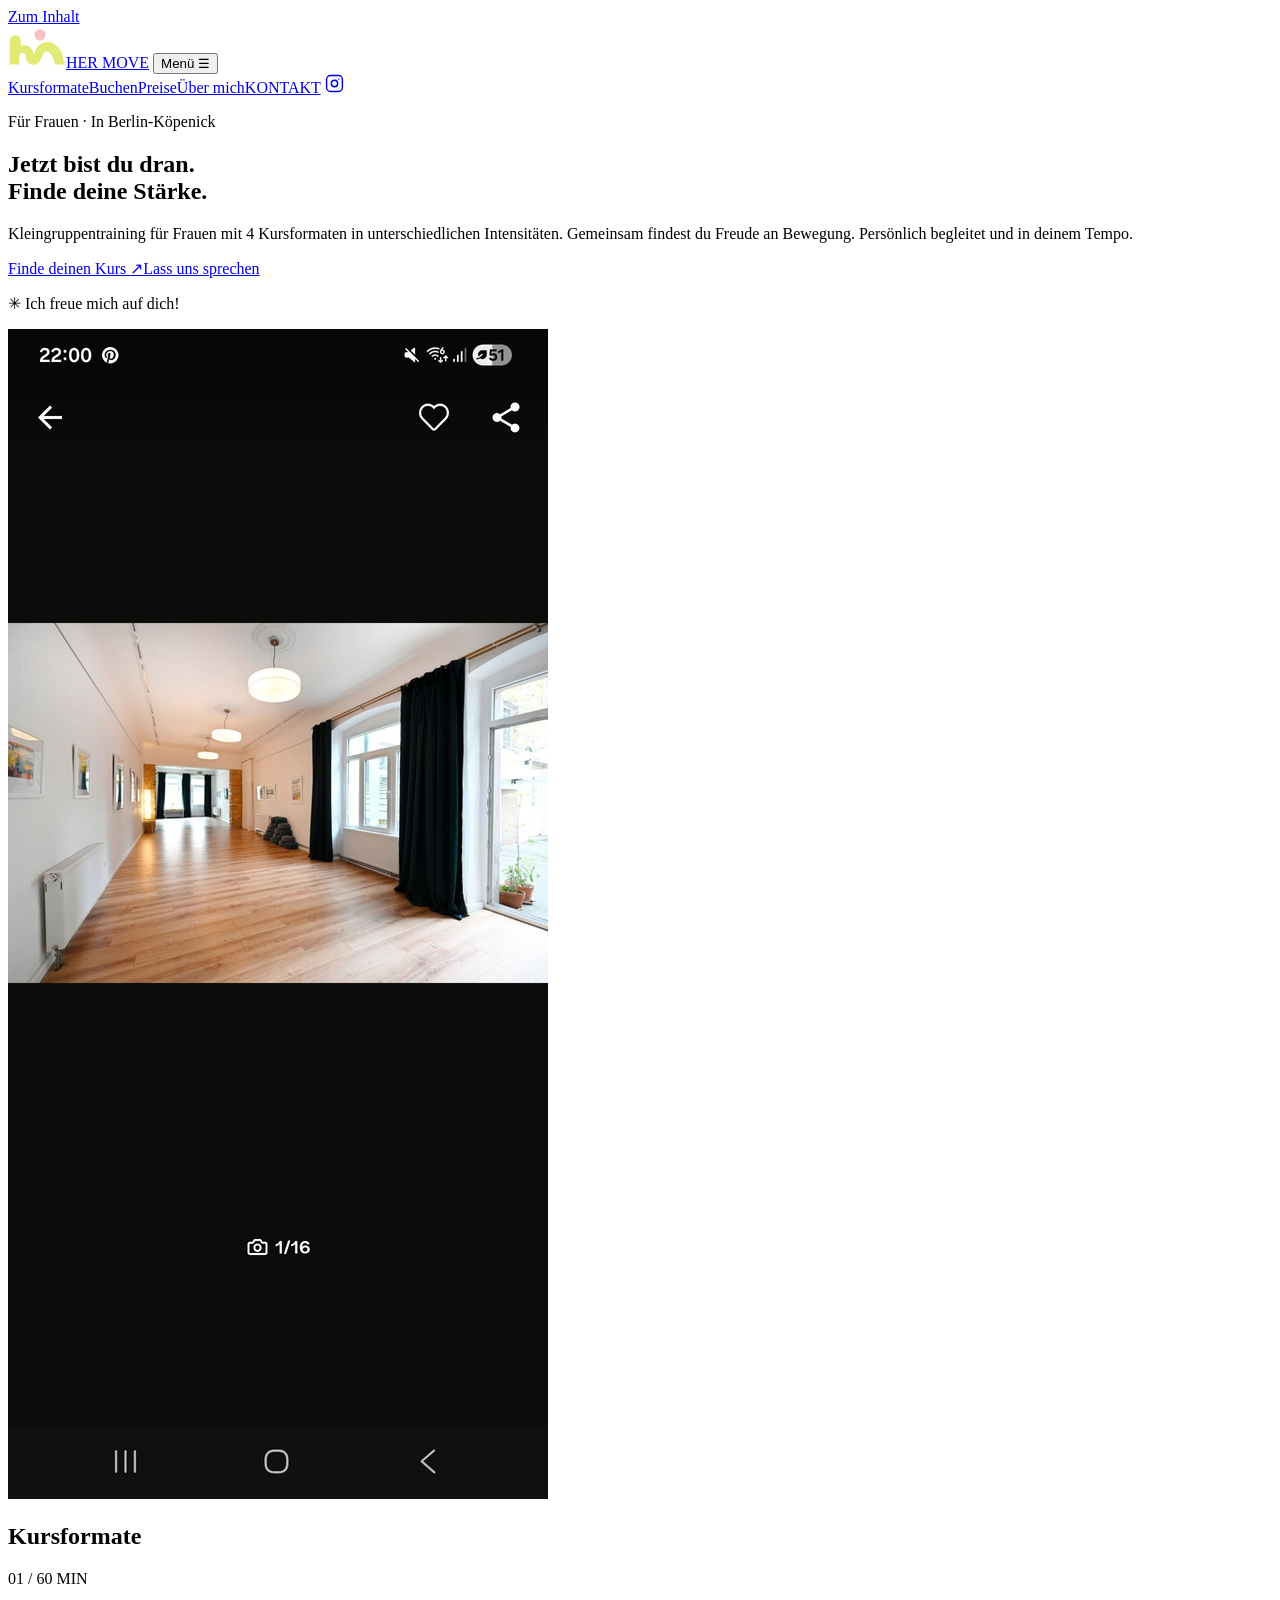
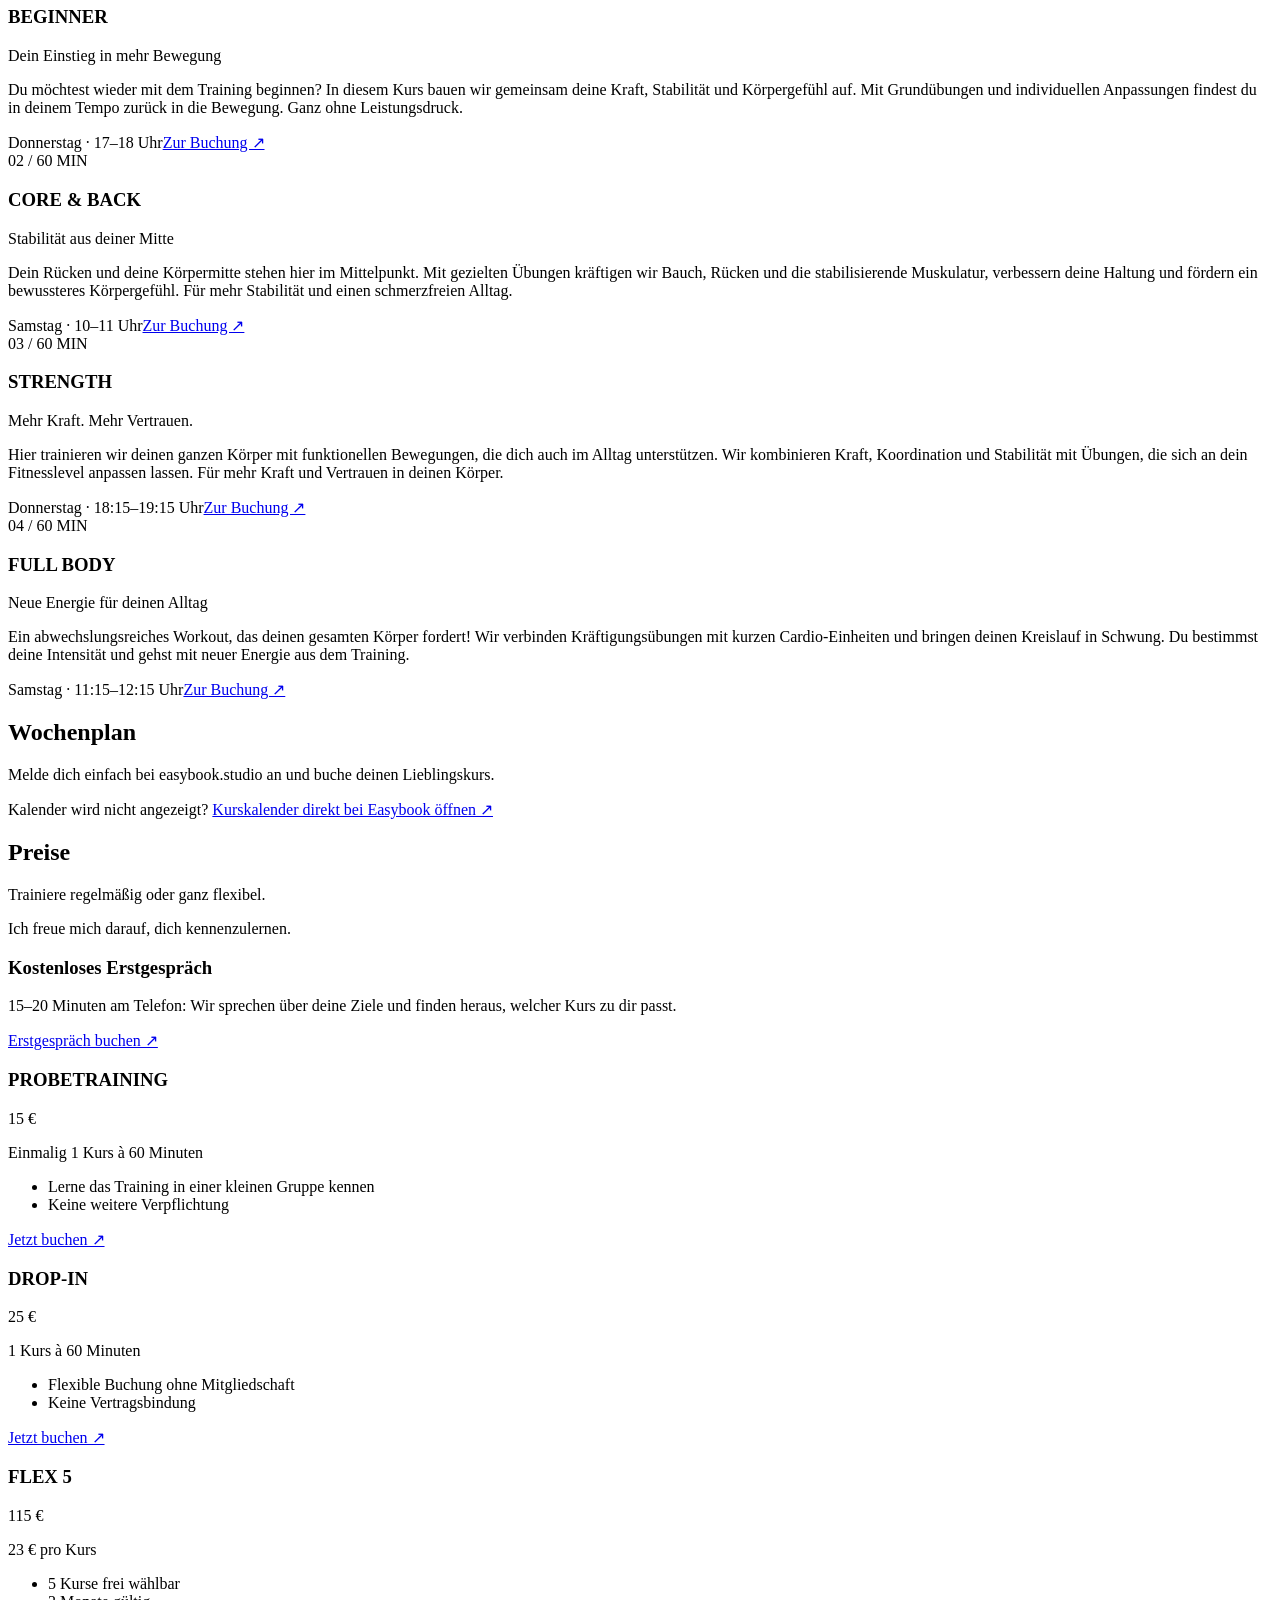
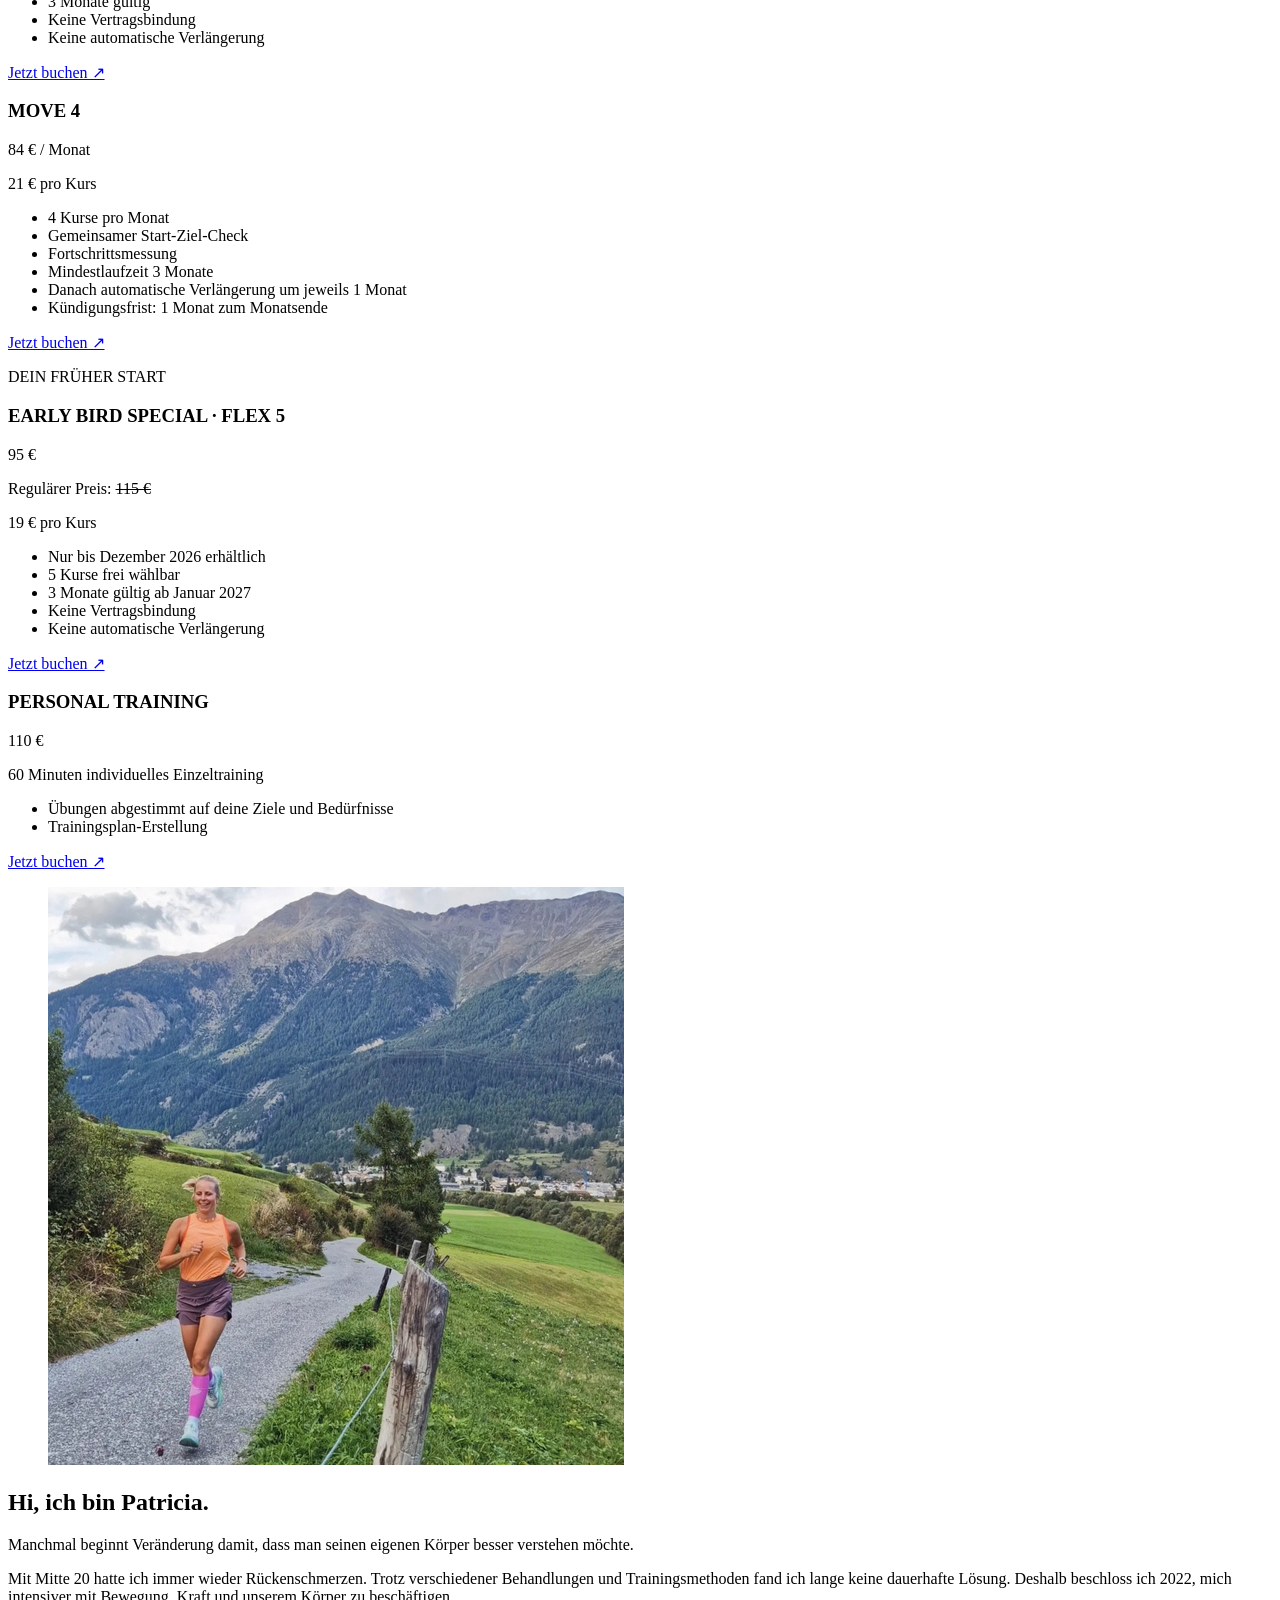
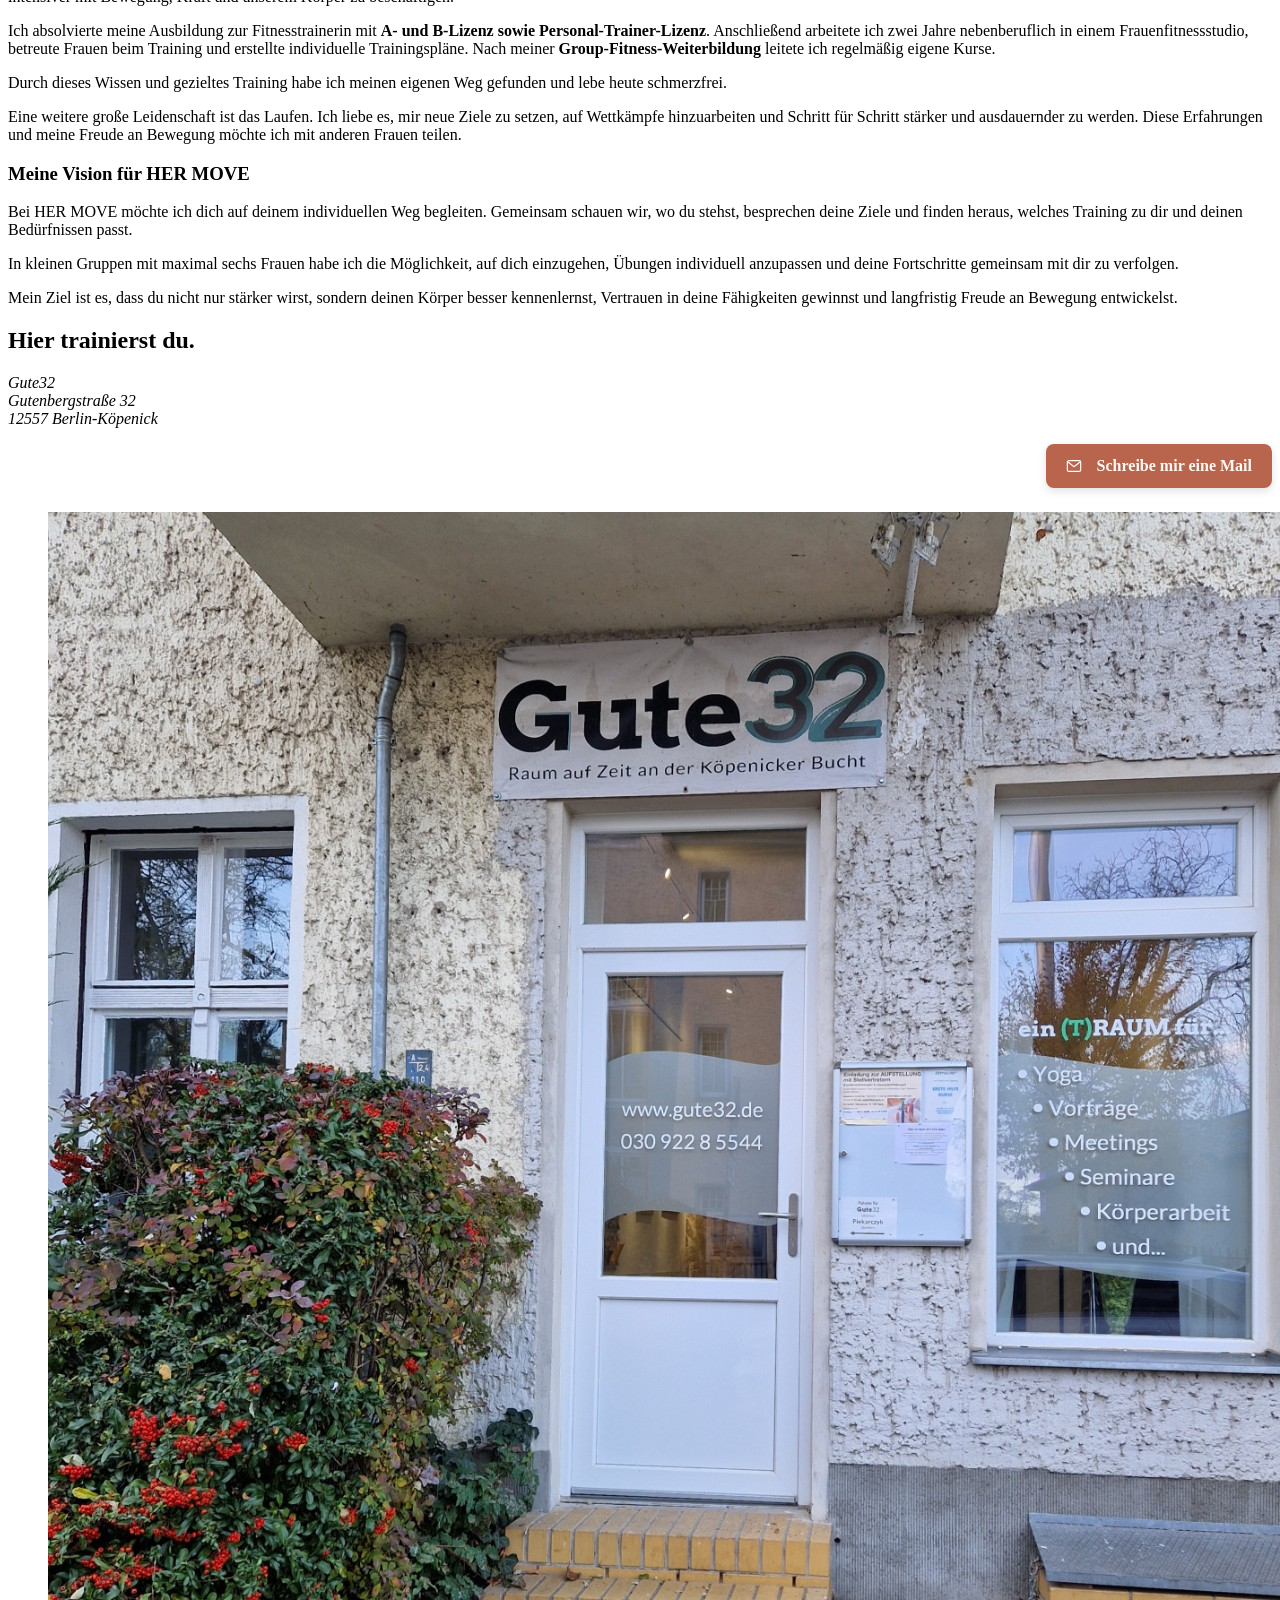
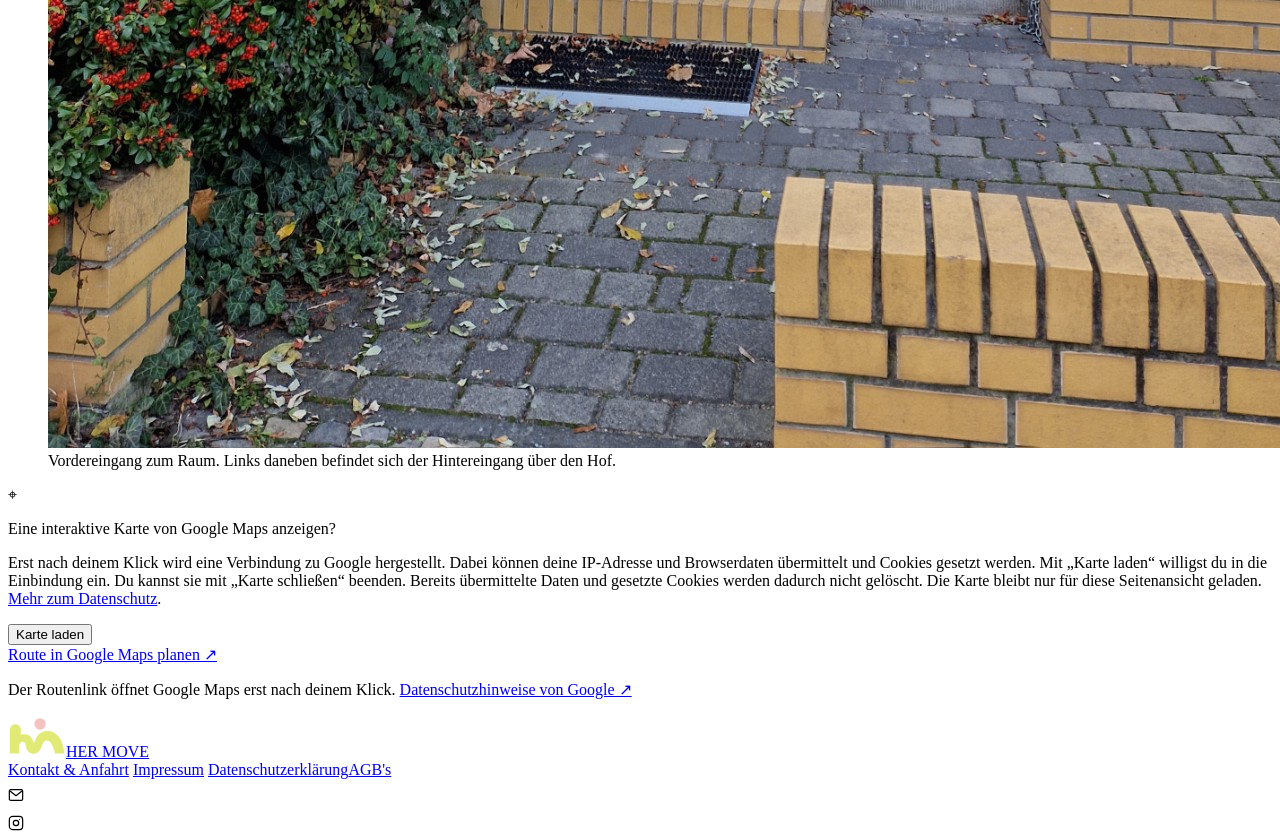
==== commit df82dc4b: "Update index.html" ====
--- a/public/index.html
+++ b/public/index.html
@@ -38,37 +38,7 @@
   background: #a6533e !important; color: white !important;
 }
 .contact-section .contact-mail-link svg {flex: 0 0 auto;}
-</style><style id="hermove-studio-foto-fix">
-/* Nur das Studiofoto: runder Ausschnitt, schwarze untere Fläche abgeschnitten. */
-.hero .hero-visual .studio-photo {
-  position: relative !important;
-  width: 100% !important;
-  aspect-ratio: 1 / 1 !important;
-  height: auto !important;
-  border-radius: 50% !important;
-  clip-path: circle(50% at 50% 50%) !important;
-  overflow: hidden !important;
-  background: transparent !important;
-  box-shadow: none !important;
-  mask-image: none !important;
-  -webkit-mask-image: none !important;
-}
-.hero .hero-visual .studio-photo img {
-  position: absolute !important;
-  top: 0 !important;
-  left: 0 !important;
-  width: 100% !important;
-  height: 160% !important;
-  max-width: none !important;
-  object-fit: cover !important;
-  object-position: center top !important;
-  transform: none !important;
-  border-radius: 0 !important;
-  clip-path: none !important;
-  filter: none !important;
-}
-</style>
-</head>
+</style></head>
 <body>
 <a class="skip-link" href="#inhalt">Zum Inhalt</a>
 <header class="site-header section-shell">
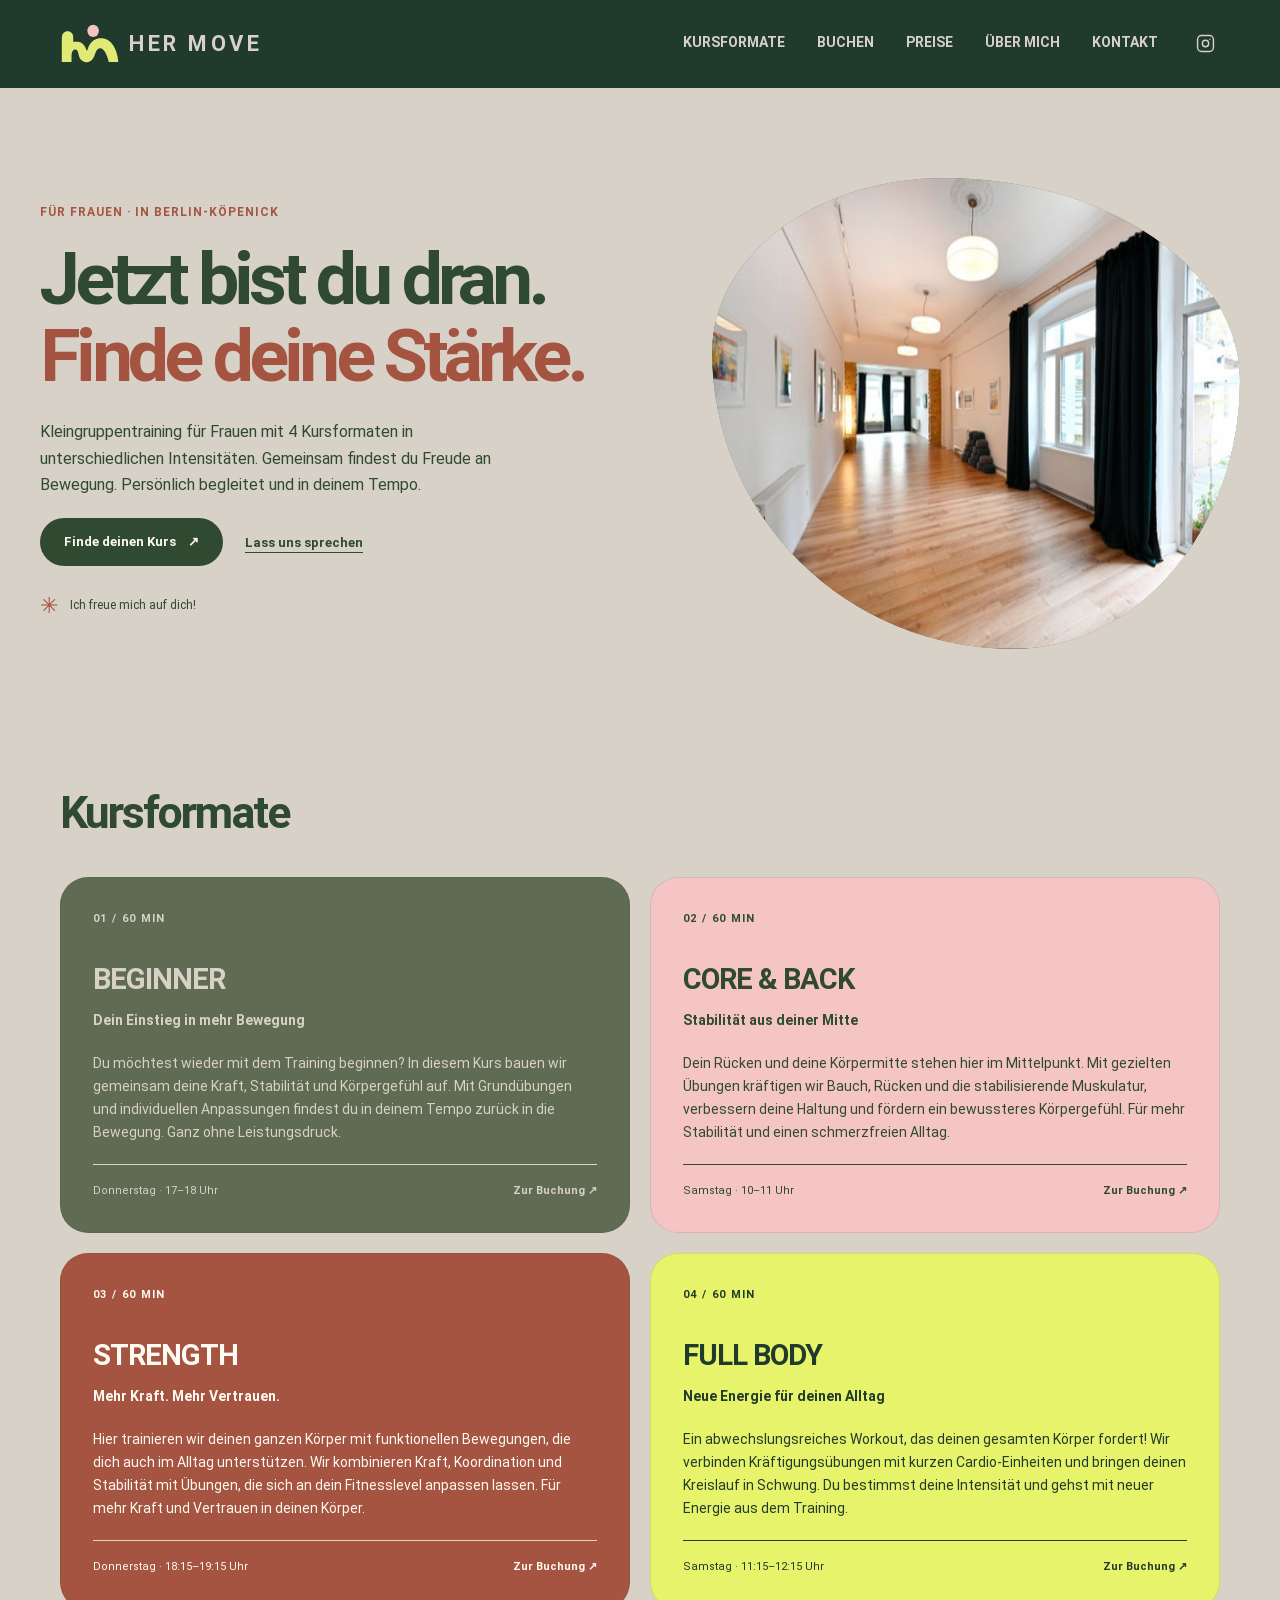
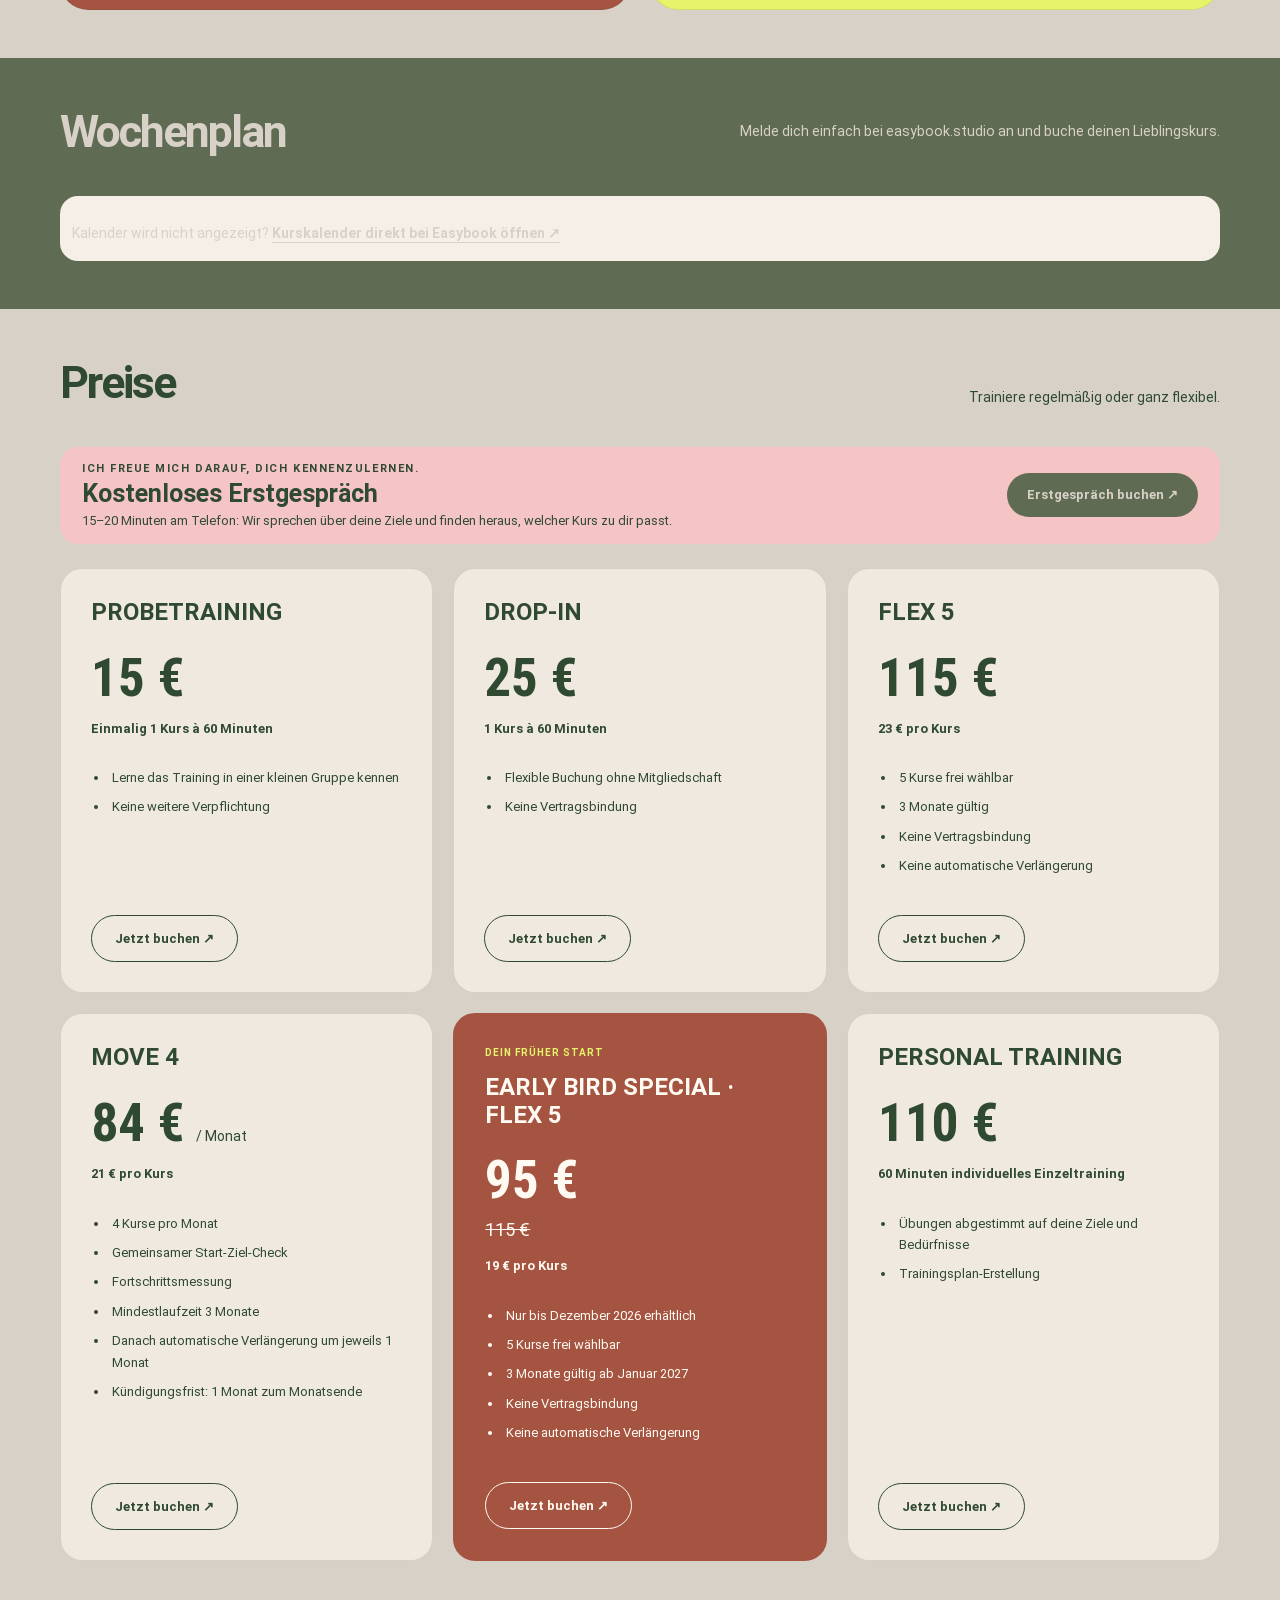
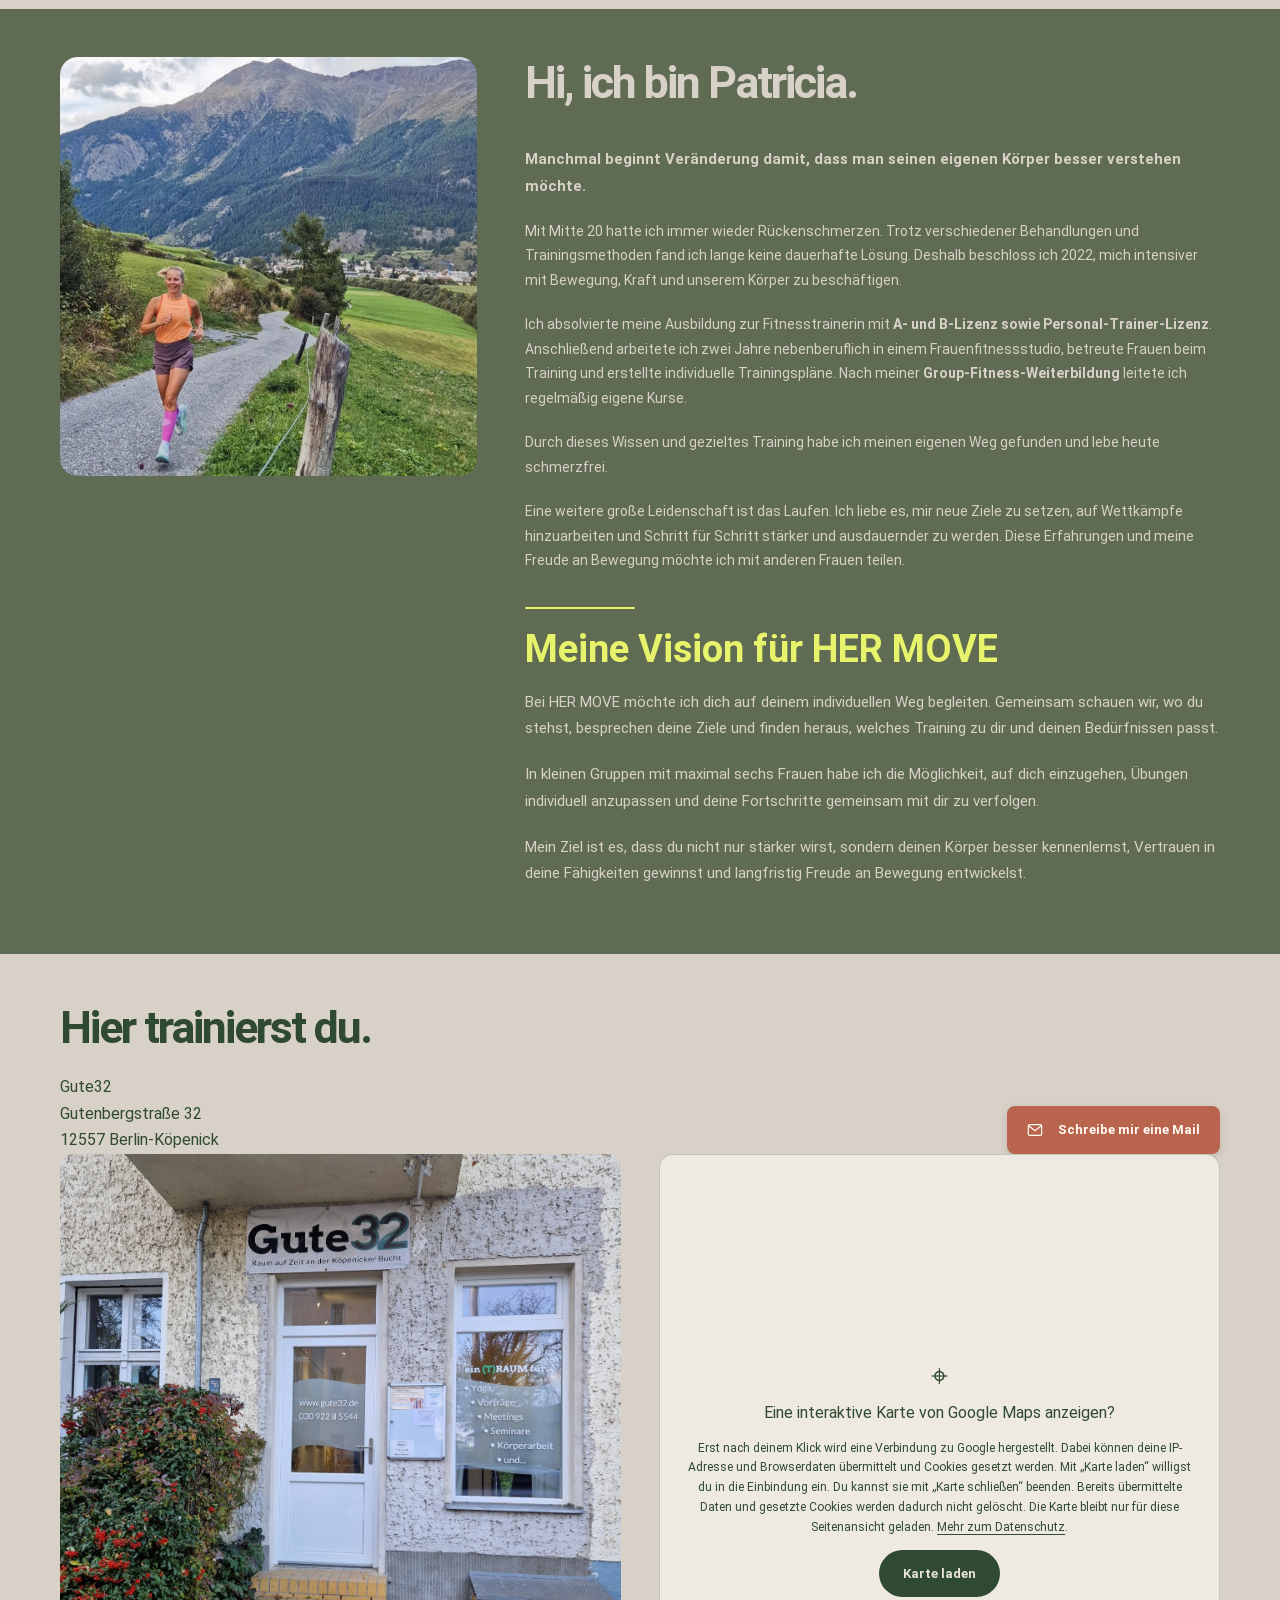
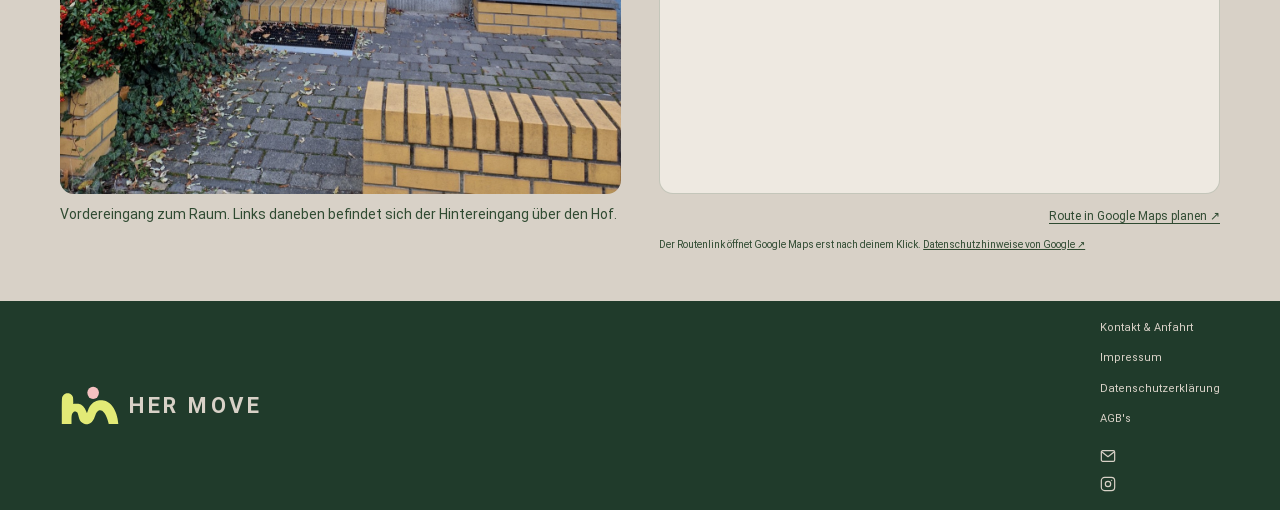
==== commit babced6b: "Update stylesheet link in index.html" ====
--- a/public/index.html
+++ b/public/index.html
@@ -8,7 +8,7 @@
 <meta content="HER MOVE: Kleingruppentraining für maximal sechs Frauen in Berlin-Köpenick. Beginner Workout, Strength, Core &amp; Back und Full Body mit Patricia." name="description"/>
 <meta content="#203b2b" name="theme-color"/>
 <title>HER MOVE | Kleingruppentraining für Frauen in Berlin-Köpenick</title>
-<link href="styles.css?v=20261122-studio-bildausschnitt" rel="stylesheet">
+<link href="styles.css?v=20261122-mail-kontur" rel="stylesheet">
 <style>
 /* Footer: Kontaktlinks einheitlich ausrichten */
 .footer-links > a[href^="mailto:"] { text-decoration: none !important; display: inline-flex; align-items: center; gap: 6px; }
--- a/public/styles.css
+++ b/public/styles.css
@@ -1,118 +1,1956 @@
-<!DOCTYPE html>
-
-<html lang="de">
-<head>
-<link href="/assets/favicon.svg?v=3" rel="icon" type="image/svg+xml"/>
-<meta charset="utf-8"/>
-<meta content="width=device-width, initial-scale=1.0" name="viewport"/>
-<meta content="HER MOVE: Kleingruppentraining für maximal sechs Frauen in Berlin-Köpenick. Beginner Workout, Strength, Core &amp; Back und Full Body mit Patricia." name="description"/>
-<meta content="#203b2b" name="theme-color"/>
-<title>HER MOVE | Kleingruppentraining für Frauen in Berlin-Köpenick</title>
-<link href="styles.css?v=20261122-studio-bildausschnitt" rel="stylesheet">
-<style>
-/* Footer: Kontaktlinks einheitlich ausrichten */
-.footer-links > a[href^="mailto:"] { text-decoration: none !important; display: inline-flex; align-items: center; gap: 6px; }
-.footer-links > a[href^="mailto:"] svg { width: 16px; height: 16px; margin: 0 !important; vertical-align: middle !important; flex-shrink: 0; }
-.footer-links > a.instagram-icon-link { display: inline-flex; align-items: center; align-self: flex-start; text-decoration: none !important; line-height: 1; }
-.footer-links > a.instagram-icon-link svg { width: 16px; height: 16px; display: block; }
-.contact-mail-link { text-decoration: none !important; }
-</style>
-</link><style>
-/* HER MOVE: Instagram rechts in der Navigation; kleine Social-Icons im Footer */
-.site-header .main-nav > a.instagram-icon-link {display:inline-flex!important;align-items:center;justify-content:center;flex-shrink:0;text-decoration:none!important;}
-.site-header .main-nav > a.instagram-icon-link svg {width:19px;height:19px;display:block;}
-.site-footer .footer-links .footer-social-icons {display:flex!important;flex-direction:column!important;align-items:flex-start!important;justify-content:center;gap:12px;flex-shrink:0;}
-.site-footer .footer-links .footer-social-icons a {display:flex!important;align-items:center;justify-content:center;color:inherit;text-decoration:none!important;border:0!important;line-height:1;}
-.site-footer .footer-social-icons svg {width:16px;height:16px;display:block;}
-</style><style id="hermove-contact-mail-button">
-/* Auffälliger E-Mail-Button rechts im Kontaktbereich */
-.contact-section .contact-mail-link {
-  display: flex !important; align-items: center; justify-content: center; gap: 9px;
-  width: fit-content; margin: 16px 0 24px auto !important;
-  padding: 13px 20px !important; border-radius: 8px !important;
-  background: #b9654e !important; color: #fffaf3 !important;
-  text-decoration: none !important; border: none !important;
-  font-weight: 700 !important; box-shadow: 0 3px 9px rgba(0,0,0,.12);
-}
-.contact-section .contact-mail-link:hover, .contact-section .contact-mail-link:focus-visible {
-  background: #a6533e !important; color: white !important;
-}
-.contact-section .contact-mail-link svg {flex: 0 0 auto;}
-</style></head>
-<body>
-<a class="skip-link" href="#inhalt">Zum Inhalt</a>
-<header class="site-header section-shell">
-<a aria-label="HER MOVE Startseite" class="brand brand-original" href="#start"><span class="brand-icon"><img alt="" height="42" src="assets/her-move-logo-original.svg" width="58"/></span><span class="brand-wordmark">HER MOVE</span></a>
-<button aria-controls="main-nav" aria-expanded="false" class="menu-toggle" type="button">Menü <span aria-hidden="true">☰</span></button>
-<nav aria-label="Hauptnavigation" class="main-nav" id="main-nav">
-<a href="#kurse">Kursformate</a><a href="#buchung">Buchen</a><a href="#preise">Preise</a><a href="#ueber-mich">Über mich</a><a href="#kontakt">KONTAKT</a>
-<a aria-label="HER MOVE auf Instagram" class="instagram-icon-link" href="https://www.instagram.com/hermove_berlin/" rel="noopener noreferrer" target="_blank"><svg aria-hidden="true" fill="none" stroke="currentColor" stroke-linecap="round" stroke-linejoin="round" stroke-width="1.8" viewbox="0 0 24 24"><rect height="20" rx="5" width="20" x="2" y="2"></rect><circle cx="12" cy="12" r="4"></circle><path d="M17.5 6.5h.01"></path></svg></a></nav>
-</header>
-<main id="inhalt">
-<section aria-label="HER MOVE – Training im Studio Gute32" class="hero section-shell hero-side-by-side" id="start">
-<div class="hero-copy">
-<p class="eyebrow hero-location">Für Frauen · In Berlin-Köpenick</p>
-<h1>Jetzt bist du dran.<br/><span>Finde deine Stärke.</span></h1>
-<p class="hero-lead">Kleingruppentraining für Frauen mit 4 Kursformaten in unterschiedlichen Intensitäten. Gemeinsam findest du Freude an Bewegung. Persönlich begleitet und in deinem Tempo.</p>
-<div class="hero-actions"><a class="button button-dark" href="#buchung">Finde deinen Kurs <span aria-hidden="true">↗</span></a><a class="text-link" href="https://calendly.com/patricia-stiehr/20min" rel="noopener noreferrer" target="_blank">Lass uns sprechen</a></div>
-<p class="hero-note"><span aria-hidden="true">✳</span> Ich freue mich auf dich!</p>
-</div>
-<div class="hero-visual">
-<div class="studio-photo"><img alt="Heller Trainingsraum bei Gute32 in Berlin-Köpenick" fetchpriority="high" src="assets/studio.jpg"/></div>
-</div>
-</section>
-<section class="courses-section" id="kurse">
-<div class="section-shell">
-<div class="section-heading"><h2>Kursformate</h2></div>
-<div class="course-grid">
-<article class="course-card lime"><span class="card-number">01 / 60 MIN</span><h3>BEGINNER</h3><p class="course-subtitle">Dein Einstieg in mehr Bewegung</p><p>Du möchtest wieder mit dem Training beginnen? In diesem Kurs bauen wir gemeinsam deine Kraft, Stabilität und Körpergefühl auf. Mit Grundübungen und individuellen Anpassungen findest du in deinem Tempo zurück in die Bewegung. Ganz ohne Leistungsdruck.</p><div class="card-meta"><span>Donnerstag · 17–18 Uhr</span><a aria-label="BEGINNER im Kursplan ansehen" href="#buchung">Zur Buchung ↗</a></div></article>
-<article class="course-card pink"><span class="card-number">02 / 60 MIN</span><h3>CORE &amp; BACK</h3><p class="course-subtitle">Stabilität aus deiner Mitte</p><p>Dein Rücken und deine Körpermitte stehen hier im Mittelpunkt. Mit gezielten Übungen kräftigen wir Bauch, Rücken und die stabilisierende Muskulatur, verbessern deine Haltung und fördern ein bewussteres Körpergefühl. Für mehr Stabilität und einen schmerzfreien Alltag.</p><div class="card-meta"><span>Samstag · 10–11 Uhr</span><a aria-label="CORE &amp; BACK im Kursplan ansehen" href="#buchung">Zur Buchung ↗</a></div></article>
-<article class="course-card beige"><span class="card-number">03 / 60 MIN</span><h3>STRENGTH</h3><p class="course-subtitle">Mehr Kraft. Mehr Vertrauen.</p><p>Hier trainieren wir deinen ganzen Körper mit funktionellen Bewegungen, die dich auch im Alltag unterstützen. Wir kombinieren Kraft, Koordination und Stabilität mit Übungen, die sich an dein Fitnesslevel anpassen lassen. Für mehr Kraft und Vertrauen in deinen Körper.</p><div class="card-meta"><span>Donnerstag · 18:15–19:15 Uhr</span><a aria-label="STRENGTH im Kursplan ansehen" href="#buchung">Zur Buchung ↗</a></div></article>
-<article class="course-card sage"><span class="card-number">04 / 60 MIN</span><h3>FULL BODY</h3><p class="course-subtitle">Neue Energie für deinen Alltag</p><p>Ein abwechslungsreiches Workout, das deinen gesamten Körper fordert! Wir verbinden Kräftigungsübungen mit kurzen Cardio-Einheiten und bringen deinen Kreislauf in Schwung. Du bestimmst deine Intensität und gehst mit neuer Energie aus dem Training.</p><div class="card-meta"><span>Samstag · 11:15–12:15 Uhr</span><a aria-label="FULL BODY im Kursplan ansehen" href="#buchung">Zur Buchung ↗</a></div></article>
-</div>
-</div>
-</section>
-<section class="schedule-section" id="buchung"><div class="section-shell">
-<div class="section-heading weekly-heading"><h2>Wochenplan</h2><p class="heading-copy">Melde dich einfach bei easybook.studio an und buche deinen Lieblingskurs.</p></div>
-<div class="booking-layout"><div class="booking-calendar-column"><div aria-label="HER MOVE Kurskalender" class="easybook-calendar">
-<div data-easybook-widget="" data-tenant="84ee2035-050e-4671-acd5-583b85d3bdba" data-view="list"></div><p class="booking-direct-link">Kalender wird nicht angezeigt? <a href="https://easybook.studio/widget/84ee2035-050e-4671-acd5-583b85d3bdba" rel="noopener noreferrer" target="_blank">Kurskalender direkt bei Easybook öffnen ↗</a></p>
-</div>
-</div>
-</div>
-</div></section>
-<section class="prices-section" id="preise">
-<div class="section-shell">
-<div class="section-heading"><h2>Preise</h2><p class="heading-copy">Trainiere regelmäßig oder ganz flexibel.</p></div>
-<aside class="consultation" id="erstgespraech"><div><p class="eyebrow">Ich freue mich darauf, dich kennenzulernen.</p><h3>Kostenloses Erstgespräch</h3><p>15–20 Minuten am Telefon: Wir sprechen über deine Ziele und finden heraus, welcher Kurs zu dir passt.</p></div><div class="consultation-actions"><a class="button button-dark" href="https://calendly.com/patricia-stiehr/20min" rel="noopener noreferrer" target="_blank">Erstgespräch buchen ↗</a></div></aside>
-<div class="price-grid">
-<article class="price-card"><h3>PROBETRAINING</h3><p class="price">15 € <span></span></p><p class="price-subtitle">Einmalig 1 Kurs à 60 Minuten</p><ul><li>Lerne das Training in einer kleinen Gruppe kennen</li><li>Keine weitere Verpflichtung</li></ul><a class="button button-outline price-book-link" href="https://easybook.studio/widget/84ee2035-050e-4671-acd5-583b85d3bdba?view=products" rel="noopener noreferrer" target="_blank">Jetzt buchen ↗</a></article><article class="price-card"><h3>DROP-IN</h3><p class="price">25 € <span></span></p><p class="price-subtitle">1 Kurs à 60 Minuten</p><ul><li>Flexible Buchung ohne Mitgliedschaft</li><li>Keine Vertragsbindung</li></ul><a class="button button-outline price-book-link" href="https://easybook.studio/widget/84ee2035-050e-4671-acd5-583b85d3bdba?view=products" rel="noopener noreferrer" target="_blank">Jetzt buchen ↗</a></article><article class="price-card"><h3>FLEX 5</h3><p class="price">115 € <span></span></p><p class="price-subtitle">23 € pro Kurs</p><ul><li>5 Kurse frei wählbar</li><li>3 Monate gültig</li><li>Keine Vertragsbindung</li><li>Keine automatische Verlängerung</li></ul><a class="button button-outline price-book-link" href="https://easybook.studio/widget/84ee2035-050e-4671-acd5-583b85d3bdba?view=products" rel="noopener noreferrer" target="_blank">Jetzt buchen ↗</a></article><article class="price-card membership"><h3>MOVE 4</h3><p class="price">84 € <span>/ Monat</span></p><p class="price-subtitle">21 € pro Kurs</p><ul><li>4 Kurse pro Monat</li><li>Gemeinsamer Start-Ziel-Check</li><li>Fortschrittsmessung</li><li>Mindestlaufzeit 3 Monate</li><li>Danach automatische Verlängerung um jeweils 1 Monat</li><li>Kündigungsfrist: 1 Monat zum Monatsende</li></ul><a class="button button-outline price-book-link" href="https://easybook.studio/widget/84ee2035-050e-4671-acd5-583b85d3bdba?view=products" rel="noopener noreferrer" target="_blank">Jetzt buchen ↗</a></article><article class="price-card early-bird"><p class="offer-badge">DEIN FRÜHER START</p><h3>EARLY BIRD SPECIAL · FLEX 5</h3><p class="price">95 € <span></span></p><p class="old-price"><span class="sr-only">Regulärer Preis: </span><s>115 €</s></p><p class="price-subtitle">19 € pro Kurs</p><ul><li>Nur bis Dezember 2026 erhältlich</li><li>5 Kurse frei wählbar</li><li>3 Monate gültig ab Januar 2027</li><li>Keine Vertragsbindung</li><li>Keine automatische Verlängerung</li></ul><a class="button button-outline price-book-link" href="https://easybook.studio/widget/84ee2035-050e-4671-acd5-583b85d3bdba?view=products" rel="noopener noreferrer" target="_blank">Jetzt buchen ↗</a></article><article class="price-card"><h3>PERSONAL TRAINING</h3><p class="price">110 € <span></span></p><p class="price-subtitle">60 Minuten individuelles Einzeltraining</p><ul><li>Übungen abgestimmt auf deine Ziele und Bedürfnisse</li><li>Trainingsplan-Erstellung</li></ul><a class="button button-outline price-book-link" href="https://easybook.studio/widget/84ee2035-050e-4671-acd5-583b85d3bdba?view=products" rel="noopener noreferrer" target="_blank">Jetzt buchen ↗</a></article> </div>
-</div>
-</section>
-<section class="about-section" id="ueber-mich"><div class="section-shell">
-<div class="about-grid"><figure class="about-portrait"><img alt="Patricia beim Laufen in den Bergen" height="578" loading="lazy" src="assets/patricia.jpg" width="576"/></figure><div class="about-copy"><h2>Hi, ich bin Patricia.</h2><p class="about-lead">Manchmal beginnt Veränderung damit, dass man seinen eigenen Körper besser verstehen möchte.</p><p>Mit Mitte 20 hatte ich immer wieder Rückenschmerzen. Trotz verschiedener Behandlungen und Trainingsmethoden fand ich lange keine dauerhafte Lösung. Deshalb beschloss ich 2022, mich intensiver mit Bewegung, Kraft und unserem Körper zu beschäftigen.</p><p>Ich absolvierte meine Ausbildung zur Fitnesstrainerin mit <strong>A- und B-Lizenz sowie Personal-Trainer-Lizenz</strong>. Anschließend arbeitete ich zwei Jahre nebenberuflich in einem Frauenfitnessstudio, betreute Frauen beim Training und erstellte individuelle Trainingspläne. Nach meiner <strong>Group-Fitness-Weiterbildung</strong> leitete ich regelmäßig eigene Kurse.</p><p>Durch dieses Wissen und gezieltes Training habe ich meinen eigenen Weg gefunden und lebe heute schmerzfrei.</p><p>Eine weitere große Leidenschaft ist das Laufen. Ich liebe es, mir neue Ziele zu setzen, auf Wettkämpfe hinzuarbeiten und Schritt für Schritt stärker und ausdauernder zu werden. Diese Erfahrungen und meine Freude an Bewegung möchte ich mit anderen Frauen teilen.</p><div class="vision-inline"><h3 class="vision-heading">Meine Vision für HER MOVE</h3><p>Bei HER MOVE möchte ich dich auf deinem individuellen Weg begleiten. Gemeinsam schauen wir, wo du stehst, besprechen deine Ziele und finden heraus, welches Training zu dir und deinen Bedürfnissen passt.</p><p>In kleinen Gruppen mit maximal sechs Frauen habe ich die Möglichkeit, auf dich einzugehen, Übungen individuell anzupassen und deine Fortschritte gemeinsam mit dir zu verfolgen.</p><p>Mein Ziel ist es, dass du nicht nur stärker wirst, sondern deinen Körper besser kennenlernst, Vertrauen in deine Fähigkeiten gewinnst und langfristig Freude an Bewegung entwickelst.</p></div></div></div>
-</div></section>
-<section class="contact-section" id="kontakt"><div class="section-shell location-content"><h2>Hier trainierst du.</h2><address class="location-address">Gute32<br/>Gutenbergstraße 32<br/>12557 Berlin-Köpenick</address><a class="contact-mail-link" href="mailto:her-move@gmx.de?subject=Anfrage%20an%20HER%20MOVE"><svg aria-hidden="true" fill="none" height="16" stroke="currentColor" stroke-linecap="round" stroke-linejoin="round" stroke-width="1.8" style="display:inline-block;vertical-align:-3px;margin-right:6px" viewbox="0 0 24 24" width="16"><rect height="16" rx="2" width="20" x="2" y="4"></rect><path d="m3 6 9 7 9-7"></path></svg>Schreibe mir eine Mail</a><div class="location-layout location-layout-portrait"><div class="location-left"><figure class="entrance-photo"><img alt="Eingang zum Trainingsraum Gute32, Gutenbergstraße 32 in Berlin-Köpenick" height="1536" loading="lazy" src="assets/HER_MOVE_eingang-gute32.jpg" width="1345"/><figcaption>Vordereingang zum Raum. Links daneben befindet sich der Hintereingang über den Hof.</figcaption></figure></div><div class="location-map"><div class="map-panel" data-map-url="https://maps.google.com/maps?q=Gutenbergstra%C3%9Fe%2032%2C%2012557%20Berlin&amp;z=16&amp;output=embed" id="studio-map">
-<div class="map-placeholder">
-<span aria-hidden="true" class="map-pin">⌖</span>
-<p>Eine interaktive Karte von Google Maps anzeigen?</p>
-<p class="map-privacy">Erst nach deinem Klick wird eine Verbindung zu Google hergestellt. Dabei können deine IP-Adresse und Browserdaten übermittelt und Cookies gesetzt werden. Mit „Karte laden“ willigst du in die Einbindung ein. Du kannst sie mit „Karte schließen“ beenden. Bereits übermittelte Daten und gesetzte Cookies werden dadurch nicht gelöscht. Die Karte bleibt nur für diese Seitenansicht geladen. <a href="datenschutz.html#karte">Mehr zum Datenschutz</a>.</p>
-<button class="button button-dark map-load" type="button">Karte laden</button>
-</div>
-</div><div class="map-actions"><button class="map-close" hidden="" type="button">Karte schließen</button><a href="https://www.google.com/maps/dir/?api=1&amp;destination=Gutenbergstra%C3%9Fe%2032%2C%2012557%20Berlin" rel="noopener noreferrer" target="_blank">Route in Google Maps planen ↗</a></div><p class="map-credit">Der Routenlink öffnet Google Maps erst nach deinem Klick. <a href="https://policies.google.com/privacy?hl=de" rel="noopener noreferrer" target="_blank">Datenschutzhinweise von Google ↗</a></p></div></div></div></section>
-</main>
-<footer class="site-footer">
-<div class="section-shell footer-inner">
-<a class="brand brand-original" href="index.html#start"><span class="brand-icon"><img alt="" height="42" src="assets/her-move-logo-original.svg" width="58"/></span><span class="brand-wordmark">HER MOVE</span></a>
-
-<nav aria-label="Rechtliches und Kontakt" class="footer-links">
-<a href="index.html#kontakt">Kontakt &amp; Anfahrt</a>
-<a href="impressum.html">Impressum</a>
-<a href="datenschutz.html">Datenschutzerklärung</a><a href="agb.html">AGB's</a>
-<div aria-label="Kontakt und Instagram" class="footer-social-icons" style="display:flex!important;flex-direction:column!important;align-items:flex-start!important;gap:12px!important;width:max-content!important;margin-top:8px!important;"><a aria-label="Schreibe mir eine Mail" href="mailto:her-move@gmx.de" title="Schreibe mir eine Mail"><svg aria-hidden="true" fill="none" stroke="currentColor" stroke-linecap="round" stroke-linejoin="round" stroke-width="1.8" viewbox="0 0 24 24"><rect height="16" rx="2" width="20" x="2" y="4"></rect><path d="m3 6 9 7 9-7"></path></svg></a><a aria-label="HER MOVE auf Instagram" href="https://www.instagram.com/hermove_berlin/" rel="noopener noreferrer" target="_blank" title="HER MOVE auf Instagram"><svg aria-hidden="true" fill="none" stroke="currentColor" stroke-linecap="round" stroke-linejoin="round" stroke-width="1.8" viewbox="0 0 24 24"><rect height="20" rx="5" width="20" x="2" y="2"></rect><circle cx="12" cy="12" r="4"></circle><path d="M17.5 6.5h.01"></path></svg></a></div></nav>
-</div>
-</footer>
-<dialog aria-describedby="demo-description" aria-labelledby="demo-title" id="demo-dialog"><button aria-label="Dialog schließen" class="dialog-close" type="button">✕</button><p class="eyebrow">HER MOVE · Vorschau</p><h2 id="demo-title">Bald geht’s los.</h2><p id="demo-description"></p><p>Hier wurde nichts gebucht, versendet oder bezahlt.</p><form method="dialog"><button class="button button-dark">Verstanden</button></form></dialog>
-<script async="" src="https://easybook.studio/widget.js"></script>
-<script src="script.js"></script>
-</body>
-</html>
+@font-face {
+  font-family:Roboto;
+  src:url("assets/fonts/roboto-regular.ttf") format("truetype");
+  font-weight:400;
+  font-display:swap;
+}
+@font-face {
+  font-family:Roboto;
+  src:url("assets/fonts/roboto-bold.ttf") format("truetype");
+  font-weight:700;
+  font-display:swap;
+}
+@font-face {
+  font-family:"Roboto Condensed";
+  src:url("assets/fonts/roboto-condensed-bold.ttf") format("truetype");
+  font-weight:700;
+  font-display:swap;
+}
+:root {
+  --section-space:48px;
+  --ink:#2f4a31;
+  --lime:#e7f36a;
+  --pink:#f5c4c5;
+  --sage:#6f8160;
+  --beige:#d8d1c7;
+  --orange:#a45441;
+  --paper:#eee8df;
+  --canvas:#d8d1c7;
+  --rose:#a45441;
+  --soft-pink:#f2dddd;
+  --soft-sage:#d3d9cd;
+  --line:rgba(47,74,49,.22);
+  --brown:#2f4a31;
+}
+* {
+  box-sizing:border-box;
+}
+html {
+  scroll-behavior:smooth;
+  scroll-padding-top:30px;
+}
+body {
+  margin:0;
+  background:var(--canvas);
+  color:var(--ink);
+  font-family:Roboto,Arial,sans-serif;
+  font-size:16px;
+  line-height:1.65;
+}
+a {
+  color:inherit;
+  text-decoration:none;
+}
+button {
+  font:inherit;
+  cursor:pointer;
+}
+img {
+  max-width:100%;
+  display:block;
+}
+h1,h2,h3,p {
+  margin-top:0;
+}
+h1,h2,h3 {
+  font-family:Roboto,Arial,sans-serif;
+  font-weight:700;
+  line-height:1.16;
+}
+h2 {
+  font-size:clamp(32px,3.5vw,46px);
+  letter-spacing:-.045em;
+}
+h3 {
+  font-size:26px;
+}
+p {
+  margin-bottom:20px;
+}
+.section-shell {
+  width:min(1240px,100%);
+  padding-inline:40px;
+  margin-inline:auto;
+}
+section[id],aside[id] {
+  scroll-margin-top:24px;
+}
+.eyebrow {
+  font-size:11px;
+  line-height:1.5;
+  font-weight:700;
+  letter-spacing:.14em;
+  text-transform:uppercase;
+  margin-bottom:22px;
+}
+.site-header {
+  display:flex;
+  justify-content:space-between;
+  align-items:center;
+  min-height:106px;
+  gap:25px;
+}
+
+
+
+
+.main-nav {
+  display:flex;
+  align-items:center;
+  gap:32px;
+  font-size:14px;
+  font-weight:700;
+}
+.main-nav a {
+  padding-block:10px;
+  border-bottom:2px solid transparent;
+}
+.main-nav a:hover {
+  border-color:var(--ink);
+}
+.menu-toggle {
+  display:none;
+}
+.hero {
+  display:grid;
+  grid-template-columns:1.1fr 1fr;
+  align-items:center;
+  gap:55px;
+  padding-top:38px;
+  padding-bottom:32px;
+}
+.hero h1 {
+  font-size:clamp(54px,5.7vw,76px);
+  line-height:1.06;
+  letter-spacing:-.065em;
+  margin-bottom:24px;
+}
+.hero h1 span {
+  color:var(--rose);
+}
+.hero-lead {
+  max-width:490px;
+  font-size:16px;
+  line-height:1.65;
+}
+.hero-actions {
+  display:flex;
+  align-items:center;
+  gap:22px;
+  flex-wrap:wrap;
+}
+.button {
+  display:inline-flex;
+  align-items:center;
+  justify-content:center;
+  gap:12px;
+  border:1px solid transparent;
+  border-radius:99px;
+  padding:13px 23px;
+  font-size:13px;
+  font-weight:700;
+  line-height:1.5;
+  transition:background .2s,transform .2s;
+}
+.button:hover {
+  transform:translateY(-2px);
+}
+.button-dark {
+  color:var(--paper);
+  background:var(--ink);
+}
+.button-dark:hover {
+  background:#203924;
+}
+.button-outline {
+  border-color:var(--ink);
+  color:var(--ink);
+  background:transparent;
+}
+.button-outline:hover {
+  background:rgba(48,75,50,.07);
+}
+.text-link {
+  font-size:13px;
+  font-weight:700;
+  text-decoration:underline;
+  text-underline-offset:5px;
+}
+.hero-note {
+  font-size:12px;
+  margin:22px 0 0;
+  display:flex;
+  align-items:center;
+  gap:12px;
+}
+.hero-note span {
+  font-size:22px;
+  color:var(--rose);
+}
+.hero-visual {
+  position:relative;
+  padding-block:55px 35px;
+  min-width:0;
+}
+.studio-photo {
+  position:relative;
+  aspect-ratio:1.5;
+  overflow:hidden;
+  border-radius:24px;
+  background:var(--beige);
+  transform:none;
+  box-shadow:0 20px 50px rgba(76,65,56,.08);
+}
+.studio-photo img {
+  position:absolute;
+  width:100%;
+  height:325%;
+  top:-81.6667%;
+  max-width:none;
+}
+.hero-sticker {
+  background:var(--pink);
+  border:7px solid var(--canvas);
+  color:var(--ink);
+  width:154px;
+  height:154px;
+  border-radius:50%;
+  display:grid;
+  place-content:center;
+  text-align:center;
+  position:absolute;
+  right:-8px;
+  bottom:13px;
+  font-family:Roboto,sans-serif;
+  font-size:19px;
+  font-weight:700;
+  line-height:1.15;
+  transform:rotate(6deg);
+}
+.leaves { display:none; }
+.photo-caption {
+  position:relative;
+  color:var(--brown);
+  font-size:10px;
+  letter-spacing:.03em;
+  margin:25px 110px 0 12px;
+}
+.courses-section,.prices-section,.schedule-section,.about-section,.contact-section {
+  padding-block:var(--section-space);
+}
+.courses-section {
+  background:var(--paper);
+}
+.prices-section {
+  background:var(--paper);
+}
+.section-heading {
+  display:flex;
+  justify-content:space-between;
+  align-items:end;
+  gap:35px;
+  margin-bottom:38px;
+}
+.section-heading h2 {
+  margin:0;
+}
+.heading-copy {
+  max-width:320px;
+  font-size:14px;
+  margin:0;
+}
+.course-grid {
+  display:grid;
+  grid-template-columns:1fr 1fr;
+  gap:20px;
+}
+.course-card {
+  padding:32px;
+  display:flex;
+  flex-direction:column;
+  border-radius:28px;
+  min-width:0;
+  border:1px solid rgba(48,75,50,.06);
+}
+.lime {
+  background:var(--lime);
+}
+.pink {
+  background:var(--pink);
+}
+.beige {
+  background:#e8ded1;
+}
+.sage {
+  background:#b9c5af;
+  color:var(--ink);
+}
+.card-number {
+  font-size:11px;
+  letter-spacing:.12em;
+  font-weight:700;
+  margin-bottom:35px;
+}
+.course-card h3 {
+  font-size:29px;
+  letter-spacing:-.035em;
+  margin-bottom:12px;
+}
+.course-subtitle {
+  font-weight:700;
+}
+.course-card p {
+  font-size:14px;
+}
+.card-meta {
+  display:flex;
+  justify-content:space-between;
+  gap:20px;
+  border-top:1px solid currentColor;
+  padding-top:17px;
+  margin-top:auto;
+  font-size:11px;
+}
+.card-meta a {
+  font-weight:700;
+  white-space:nowrap;
+}
+.schedule-section {
+  background:var(--beige);
+}
+.section-lead {
+  max-width:660px;
+  margin-bottom:35px;
+}
+.schedule-grid {
+  display:grid;
+  grid-template-columns:1fr 1fr;
+  gap:30px;
+}
+.schedule-day {
+  background:var(--paper);
+  border-radius:22px;
+  padding:27px;
+}
+.schedule-day h3 {
+  font-size:30px;
+  padding-bottom:20px;
+  border-bottom:1px solid var(--line);
+  margin-bottom:0;
+}
+.class-row {
+  display:grid;
+  grid-template-columns:1fr auto;
+  gap:10px;
+  padding-block:23px;
+  border-bottom:1px solid var(--line);
+  align-items:center;
+}
+.class-row:last-child {
+  border:0;
+  padding-bottom:0;
+}
+.class-time {
+  grid-column:1/-1;
+  font-size:19px;
+  font-weight:700;
+}
+.class-time span {
+  display:block;
+  font-size:11px;
+  font-weight:400;
+  margin-top:4px;
+}
+.class-row strong {
+  font-family:"Roboto Condensed",sans-serif;
+  font-size:23px;
+  line-height:1.15;
+}
+.class-row .button {
+  padding:10px 15px;
+  font-size:12px;
+}
+.demo-label {
+  font-size:9px;
+  text-transform:uppercase;
+  letter-spacing:.07em;
+  border-left:1px solid currentColor;
+  padding-left:8px;
+  opacity:.8;
+}
+.demo-notice {
+  font-size:12px;
+  margin:23px 0 40px;
+  max-width:760px;
+}
+.consultation {
+  display:grid;
+  grid-template-columns:1fr auto;
+  gap:40px;
+  padding:35px;
+  border:1px solid var(--line);
+  border-radius:22px;
+  background:var(--canvas);
+  align-items:center;
+}
+.consultation .eyebrow {
+  margin-bottom:12px;
+}
+.consultation h3 {
+  font-size:32px;
+  margin-bottom:15px;
+}
+.consultation p:last-child {
+  margin:0;
+  max-width:600px;
+  font-size:14px;
+}
+.consultation-actions {
+  display:flex;
+  flex-direction:column;
+  gap:10px;
+  min-width:165px;
+}
+.consultation-actions small {
+  text-align:center;
+  font-size:11px;
+}
+.price-grid {
+  display:grid;
+  grid-template-columns:repeat(3,1fr);
+  gap:20px;
+}
+.price-card {
+  background:var(--paper);
+  border:1px solid var(--line);
+  border-radius:22px;
+  padding:30px;
+  display:flex;
+  flex-direction:column;
+  position:relative;
+}
+.price-card h3 {
+  font-size:24px;
+  margin-bottom:25px;
+}
+.price {
+  font-family:"Roboto Condensed",sans-serif;
+  font-size:53px;
+  line-height:1;
+  margin-bottom:13px;
+}
+.price span {
+  font-family:Roboto,sans-serif;
+  font-size:14px;
+}
+.price-subtitle {
+  font-size:13px;
+  font-weight:700;
+}
+.price-card ul {
+  font-size:13px;
+  padding-left:18px;
+  margin:0 0 30px;
+}
+.price-card li {
+  padding-left:3px;
+  margin-block:8px;
+}
+.price-card .button {
+  margin-top:auto;
+  align-self:start;
+}
+.membership {
+  background:#cbd5c2;
+}
+.early-bird {
+  background:#eef2c7;
+  border-color:var(--sage);
+}
+.offer-badge {
+  font-size:10px;
+  font-weight:700;
+  letter-spacing:.1em;
+  margin-bottom:12px;
+}
+.old-price {
+  margin:-5px 0 10px;
+  font-size:18px;
+}
+.price-note {
+  font-size:14px;
+  text-align:center;
+  margin:32px 0 0;
+}
+.price-note a {
+  text-decoration:underline;
+  text-underline-offset:4px;
+}
+.about-section {
+  background:var(--soft-sage);
+}
+.about-grid {
+  display:grid;
+  grid-template-columns:.9fr 1.1fr;
+  gap:60px;
+  align-items:center;
+}
+.about-portrait {
+  margin:0;
+}
+.about-portrait img {
+  width:100%;
+  height:auto;
+  border-radius:42% 42% 22px 22px;
+}
+.about-portrait figcaption {
+  color:var(--brown);
+  font-size:11px;
+  margin-top:15px;
+}
+.about-lead {
+  font-size:21px;
+  font-weight:700;
+}
+.about-copy>p:not(.eyebrow):not(.about-lead),.story-columns p {
+  font-size:14px;
+}
+.story-columns {
+  display:grid;
+  grid-template-columns:1fr 1fr;
+  gap:60px;
+  margin-top:45px;
+}
+.credentials {
+  font-weight:700;
+  border-left:4px solid var(--orange);
+  padding-left:20px;
+  margin-top:28px;
+}
+.vision {
+  background:var(--ink);
+  color:var(--paper);
+  border-radius:45px 20px 45px 20px;
+  padding:45px;
+  margin-top:30px;
+  max-width:930px;
+  margin-inline:auto;
+}
+.vision .eyebrow {
+  color:var(--lime);
+}
+.vision h3 {
+  font-size:36px;
+}
+.vision p:not(.eyebrow) {
+  max-width:740px;
+  font-size:15px;
+}
+.vision .button {
+  background:var(--lime);
+  color:var(--ink);
+  margin-top:10px;
+}
+.contact-section {
+  background:var(--paper);
+}
+.contact-grid {
+  display:grid;
+  grid-template-columns:1fr 1fr;
+  gap:60px;
+}
+.contact-grid h2 {
+  margin-bottom:28px;
+}
+.contact-grid h2 em {
+  font-style:normal;
+}
+.contact-details strong {
+  font-size:11px;
+  text-transform:uppercase;
+  letter-spacing:.12em;
+}
+.contact-details address {
+  font-size:18px;
+  font-style:normal;
+  margin-block:12px;
+}
+.contact-details p {
+  font-size:13px;
+}
+.directions {
+  margin-top:40px;
+}
+.map-panel {
+  background:#eee9e1;
+  border:1px solid var(--line);
+  border-radius:22px;
+  overflow:hidden;
+  min-height:290px;
+}
+.map-placeholder {
+  padding:30px;
+  display:flex;
+  flex-direction:column;
+  align-items:center;
+  text-align:center;
+  justify-content:center;
+  min-height:290px;
+}
+.map-placeholder p {
+  margin-bottom:12px;
+}
+.map-pin {
+  font-size:30px;
+}
+.map-privacy {
+  font-size:12px;
+  max-width:600px;
+}
+.map-panel iframe {
+  display:block;
+  width:100%;
+  height:350px;
+  border:0;
+}
+.map-actions {
+  display:flex;
+  justify-content:space-between;
+  flex-wrap:wrap;
+  gap:15px;
+  margin-top:13px;
+  font-size:12px;
+}
+.map-actions a {
+  margin-left:auto;
+  text-decoration:underline;
+  text-underline-offset:3px;
+}
+.map-close {
+  border:0;
+  background:transparent;
+  color:var(--ink);
+  padding:0;
+  text-decoration:underline;
+}
+.map-credit {
+  font-size:10px;
+  margin-top:10px;
+  margin-bottom:0;
+}
+.map-credit a {
+  text-decoration:underline;
+}
+.site-footer {
+  background:var(--canvas);
+  color:var(--ink);
+  padding-block:18px;
+}
+.footer-inner {
+  display:flex;
+  justify-content:space-between;
+  gap:30px;
+  align-items:center;
+}
+.footer-inner>p {
+  font-size:12px;
+  margin:0;
+  max-width:150px;
+}
+.footer-links {
+  display:flex;
+  flex-direction:column;
+  gap:12px;
+  font-size:11px;
+}
+.footer-links>a {
+  text-decoration:underline;
+}
+.footer-links span {
+  color:var(--brown);
+}
+.legal-content {
+  max-width:860px;
+  padding-block:35px 70px;
+  overflow-wrap:anywhere;
+}
+.legal-content h1 {
+  font-size:clamp(30px,5vw,54px);
+  letter-spacing:-.04em;
+}
+.legal-content h2 {
+  font-size:clamp(23px,3vw,30px);
+  letter-spacing:-.02em;
+  line-height:1.3;
+}
+.legal-content section {
+  margin-top:36px;
+}
+.legal-content address {
+  font-style:normal;
+  margin-bottom:20px;
+}
+.legal-content a,.legal-home-link,.map-privacy a {
+  text-decoration:underline;
+  text-underline-offset:3px;
+}
+.legal-home-link {
+  font-size:14px;
+}
+.legal-page .site-header {
+  flex-wrap:wrap;
+  padding-block:18px;
+}
+.legal-template-notice {
+  padding:24px;
+  background:var(--beige);
+  border:1px solid var(--brown);
+  border-radius:16px;
+}
+.legal-template-notice h2 {
+  font-size:23px;
+}
+.legal-template-notice p:last-child {
+  margin-bottom:0;
+}
+.legal-placeholder {
+  font-weight:700;
+}
+.legal-editor-note {
+  padding-left:16px;
+  border-left:3px solid var(--brown);
+}
+.legal-toc {
+  display:flex;
+  flex-wrap:wrap;
+  gap:10px 22px;
+  margin-top:28px;
+}
+dialog {
+  border:0;
+  border-radius:24px;
+  padding:38px;
+  max-width:480px;
+  width:calc(100% - 36px);
+  color:var(--ink);
+  background:var(--paper);
+  box-shadow:0 20px 80px #0004;
+}
+dialog::backdrop {
+  background:#172719b3;
+}
+dialog h2 {
+  font-size:34px;
+}
+dialog p {
+  font-size:14px;
+}
+.dialog-close {
+  position:absolute;
+  right:16px;
+  top:12px;
+  border:0;
+  background:none;
+  color:inherit;
+  font-size:22px;
+  padding:5px;
+}
+.skip-link {
+  position:absolute;
+  left:20px;
+  top:-100px;
+  background:var(--lime);
+  padding:15px;
+  z-index:20;
+}
+.skip-link:focus {
+  top:12px;
+}
+.sr-only {
+  position:absolute;
+  width:1px;
+  height:1px;
+  padding:0;
+  margin:-1px;
+  overflow:hidden;
+  clip:rect(0,0,0,0);
+  white-space:nowrap;
+  border:0;
+}
+:focus-visible {
+  outline:3px solid var(--orange);
+  outline-offset:5px;
+}
+[hidden] {
+  display:none!important;
+}
+/* A welcoming first impression with the three core promises in view. */
+.hero-location {
+  color:var(--rose);
+  letter-spacing:.08em;
+  font-size:12px;
+  margin-bottom:20px;
+}
+.hero-facts {
+  list-style:none;
+  padding:0;
+  margin:25px 0 28px;
+  display:flex;
+  flex-wrap:wrap;
+  gap:8px;
+}
+.hero-facts li {
+  background:var(--soft-sage);
+  border-radius:99px;
+  padding:7px 12px;
+  font-size:12px;
+  font-weight:700;
+  line-height:1.5;
+}
+.hero-visual::before { content:none; }
+.hero-sticker span { font-size:1.2em; }
+.main-nav a[href="#buchung"] {
+  background:var(--ink);
+  color:var(--paper);
+  border-radius:99px;
+  padding:10px 20px;
+}
+.course-card,.price-card {
+  transition:box-shadow .2s,transform .2s;
+}
+@media(hover:hover) {
+  .course-card:hover,.price-card:hover {
+    transform:translateY(-3px);
+    box-shadow:0 14px 30px rgba(48,75,50,.07);
+  }
+}
+@media(max-width:1000px) {
+  .section-shell {
+    padding-inline:28px;
+  }
+  .hero {
+    gap:30px;
+    padding-top:40px;
+  }
+  .hero h1 {
+    font-size:56px;
+  }
+  .main-nav {
+    gap:20px;
+  }
+  
+  .price-grid {
+    grid-template-columns:1fr 1fr;
+  }
+  .about-grid,.story-columns {
+    gap:35px;
+  }
+  .hero-sticker {
+    width:125px;
+    height:125px;
+    font-size:17px;
+  }
+  .class-row {
+    grid-template-columns:1fr;
+  }
+  .class-time {
+    grid-column:auto;
+  }
+  .class-row .button {
+    justify-self:start;
+  }
+  .consultation {
+    gap:25px;
+  }
+}
+@media(max-width:700px) {
+  .section-shell {
+    padding-inline:22px;
+  }
+  .site-header {
+    min-height:85px;
+    position:relative;
+  }
+  
+  
+  .menu-toggle {
+    display:block;
+    border:1px solid var(--line);
+    border-radius:30px;
+    background:transparent;
+    padding:8px 13px;
+    color:var(--ink);
+    font-size:13px;
+  }
+  .main-nav {
+    display:none;
+    position:absolute;
+    top:85px;
+    left:0;
+    right:0;
+    background:var(--paper);
+    z-index:5;
+    padding:15px 22px 25px;
+    box-shadow:0 15px 20px #0001;
+    flex-direction:column;
+    align-items:stretch;
+    gap:5px;
+  }
+  .main-nav.open {
+    display:flex;
+  }
+  .hero {
+    grid-template-columns:1fr;
+    gap:30px;
+    padding-top:32px;
+    padding-bottom:16px;
+  }
+  .hero h1 {
+    font-size:clamp(42px,11.5vw,60px);
+  }
+  .hero-lead {
+    font-size:16px;
+  }
+  .hero-actions {
+    gap:18px;
+  }
+  .hero-note {
+    margin-top:24px;
+  }
+  .hero-visual {
+    padding-top:35px;
+    max-width:480px;
+    width:100%;
+    margin-inline:auto;
+  }
+  .leaves { display:none; }
+  .hero-sticker {
+    right:0;
+    bottom:5px;
+    width:120px;
+    height:120px;
+    font-size:16px;
+  }
+  .photo-caption {
+  position:relative;
+  color:var(--brown);
+    margin-left:0;
+    margin-right:120px;
+  }
+  :root {
+    --section-space:32px;
+  }
+  .section-heading {
+    align-items:start;
+    flex-direction:column;
+    gap:20px;
+    margin-bottom:28px;
+  }
+  .section-heading h2 {
+    font-size:34px;
+  }
+  .heading-copy {
+    max-width:100%;
+  }
+  .course-grid,.price-grid,.schedule-grid,.about-grid,.story-columns,.contact-grid {
+    grid-template-columns:1fr;
+    gap:20px;
+  }
+  .course-card {
+    padding:27px;
+  }
+  .course-card h3 {
+    font-size:27px;
+  }
+  .card-number {
+    margin-bottom:25px;
+  }
+  .card-meta {
+    gap:12px;
+  }
+  .schedule-day {
+    padding:25px;
+  }
+  .class-row {
+    grid-template-columns:1fr auto;
+  }
+  .class-time {
+    grid-column:1/-1;
+  }
+  .class-row strong {
+    font-size:22px;
+  }
+  .class-row .button {
+    padding-inline:13px;
+  }
+  .consultation {
+    grid-template-columns:1fr;
+    gap:25px;
+    padding:27px;
+  }
+  .consultation-actions {
+    flex-direction:row;
+    flex-wrap:wrap;
+  }
+  .consultation-actions small {
+    width:100%;
+    text-align:left;
+  }
+  .consultation h3 {
+    font-size:30px;
+  }
+  .price-card {
+    padding:28px;
+  }
+  .price-note {
+    text-align:left;
+  }
+  .about-grid {
+    gap:35px;
+  }
+  .about-portrait {
+    max-width:430px;
+  }
+  .about-copy h2 {
+    font-size:40px;
+  }
+  .story-columns {
+    margin-top:0;
+    gap:0;
+  }
+  .vision {
+    padding:28px;
+    margin-top:20px;
+  }
+  .vision h3 {
+    font-size:30px;
+  }
+  .vision .button {
+    font-size:12px;
+  }
+  .contact-grid {
+    gap:25px;
+  }
+  .contact-grid h2 {
+    font-size:34px;
+  }
+  .map-placeholder {
+    padding:25px;
+  }
+  .footer-inner {
+    align-items:start;
+    flex-direction:column;
+    gap:25px;
+  }
+  .footer-inner>p {
+    max-width:none;
+  }
+  .map-actions a {
+    margin-left:0;
+  }
+  .map-credit {
+    font-size:11px;
+  }
+}
+@media(prefers-reduced-motion:reduce) {
+  html {
+    scroll-behavior:auto;
+  }
+  *,*::before,*::after {
+    transition:none!important;
+  }
+}
+@media (max-width: 380px) {
+  .site-header { gap: 12px; }
+  
+  
+  .menu-toggle { white-space: nowrap; flex-shrink: 0; }
+  .hero h1 { font-size: 40px; }
+}
+
+@media(max-width:700px) {
+  .hero { padding-top:24px; gap:24px; }
+  .hero-location { font-size:11px; margin-bottom:18px; }
+  .hero-facts { gap:8px; margin-block:23px; }
+  .hero-note { font-size:11px; gap:9px; }
+  .hero-visual::before { content:none; }
+  .hero-sticker { font-size:15px; }
+  .hero-actions { align-items:flex-start; flex-direction:column; gap:17px; }
+  .section-heading h2 { font-size:34px; }
+  .main-nav a[href="#buchung"] { align-self:flex-start; }
+}
+/* HER MOVE – CI refresh, November 2026 */
+.hero-visual { position:relative; }
+.hero-visual::before, .hero-visual::after, .studio-photo::before, .studio-photo::after { content:none; }
+.studio-photo { border-radius:24px; transform:none; }
+.hero-sticker {
+  position:absolute; right:-10px; bottom:45px; z-index:2;
+  width:148px; height:148px; border-radius:50%;
+  display:grid; place-content:center; text-align:center;
+  padding:18px; background:var(--lime); color:var(--ink);
+  font-size:15px; font-weight:700; line-height:1.25;
+  transform:rotate(7deg); box-shadow:0 10px 24px rgba(47,74,49,.13);
+}
+.booking-help { text-align:center; max-width:680px; margin:26px auto 42px; font-weight:500; }
+.courses-section { background:#e9e1d6; }
+.prices-section { background:#e9e1d6; }
+.schedule-section { background:var(--beige); }
+.about-section { background:#d3d9cd; }
+.contact-section { background:#e9e1d6; }
+.course-card.beige { background:#e1c4b5; }
+.course-card.sage { background:#b9c5af; }
+.hero h1 span, .hero-location, .hero-note span { color:var(--orange); }
+.hero-facts li:nth-child(2) { background:var(--pink); }
+.hero-facts li:nth-child(3) { background:var(--lime); }
+.card-meta a:hover, .text-link:hover { color:var(--orange); }
+.price-card.early-bird { border:2px solid var(--orange); }
+.price-card.early-bird .offer-badge { color:var(--orange); }
+.vision { background:var(--ink); }
+.vision .eyebrow { color:var(--lime); }
+.credentials { border-left-color:var(--orange); }
+:focus-visible { outline-color:var(--orange); }
+@media(max-width:700px) {
+  .hero-sticker { width:112px; height:112px; font-size:11px; right:0; bottom:36px; padding:12px; }
+  .hero-visual::before { content:none; }
+}
+
+/* HER MOVE – Layout und Markenfarben, November 2026 */
+:root { --ink:#2f4a31; --lime:#e7f36a; --pink:#f5c4c5; --sage:#6f8160; --beige:#d8d1c7; --orange:#a45441; --canvas:#d8d1c7; --paper:#eae3da; --rose:#a45441; --soft-sage:#d1d9c9; --soft-pink:#f5c4c5; }
+body { background:var(--beige); color:var(--ink); }
+.site-header { background:transparent; }
+.hero-visual { padding:8px 0 24px; }
+.hero-visual::before,.hero-visual::after,.studio-photo::before,.studio-photo::after { content:none !important; display:none !important; }
+.studio-photo { border-radius:18px; transform:none; box-shadow:none; }
+.hero-sticker,.leaves { display:none !important; }
+.photo-caption { margin:14px 0 0; color:var(--ink); }
+.hero h1 span,.hero-location { color:var(--orange); }
+.hero-facts li { background:#c8d2be; }
+.hero-facts li:nth-child(2) { background:var(--pink); }
+.hero-facts li:nth-child(3) { background:var(--lime); }
+.courses-section { background:var(--beige); }
+.course-card.lime { background:var(--sage); color:#fffaf2; }
+.course-card.pink { background:var(--pink); color:var(--ink); }
+.course-card.beige { background:var(--orange); color:#fffaf2; }
+.course-card.sage { background:#b9c7af; color:var(--ink); }
+.schedule-section { background:#c3cdb9; }
+.booking-layout { display:grid; grid-template-columns:minmax(0,1.85fr) minmax(260px,0.85fr); gap:28px; align-items:start; }
+.booking-calendar-column { min-width:0; }
+.easybook-calendar { min-width:0; border-radius:18px; overflow:hidden; background:#f5efe8; padding:12px; }
+.booking-help { text-align:center; max-width:650px; margin:30px auto 0; font-weight:500; line-height:1.6; }
+.consultation { display:flex; flex-direction:column; align-items:stretch; gap:20px; padding:28px; border:none; border-radius:22px; background:var(--orange); color:#fffaf2; }
+.consultation .eyebrow { color:var(--lime); }
+.consultation h3 { font-size:clamp(25px,2.4vw,32px); }
+.consultation-actions { min-width:0; }
+.consultation-actions .button { background:var(--lime); color:var(--ink); width:100%; text-align:center; }
+.consultation-note { font-size:12px !important; line-height:1.5; opacity:.95; margin:0 !important; }
+.prices-section { background:var(--beige); }
+.price-card { background:#efe8df; }
+.price-card.membership { background:#c7d2bd; }
+.price-card.early-bird { background:#e7f36a; border-color:var(--orange); }
+.about-section { background:#d0d9c9; }
+.about-grid { align-items:start; grid-template-columns:minmax(260px,0.75fr) minmax(0,1.25fr); gap:48px; }
+.about-portrait { position:sticky; top:24px; }
+.about-copy p { font-size:15px; line-height:1.75; }
+.about-copy .credentials { border-left-color:var(--orange); }
+.vision-heading { font-size:clamp(27px,3vw,38px); margin:34px 0 18px; color:var(--orange); }
+.contact-section { background:var(--beige); }
+.contact-grid { align-items:center; }
+.contact-details { border-left:4px solid var(--orange); padding-left:24px; }
+@media(max-width:900px) { .booking-layout { grid-template-columns:1fr; } .consultation { max-width:none; } }
+@media(max-width:700px) { .about-grid { grid-template-columns:1fr; gap:24px; } .about-portrait { position:static; max-width:430px; } .hero-visual { padding:0 0 20px; } .booking-layout { gap:24px; } .easybook-calendar { padding:4px; } .consultation { padding:25px; } .section-heading { gap:10px; } }
+
+/* HER MOVE – finale Layoutkorrekturen */
+:root { --ink:#2f4a31; --orange:#a45441; --sage:#6f8160; --lime:#e7f36a; --pink:#f5c4c5; --beige:#d8d1c7; }
+html { scroll-padding-top:115px; }
+section[id], aside[id] { scroll-margin-top:115px; }
+.site-header {
+  position:sticky;
+  top:0;
+  z-index:100;
+  background:#d8d1c7;
+  border-bottom:1px solid rgba(47,74,49,.13);
+  min-height:90px;
+}
+.hero h1 span { color:#a45441 !important; }
+.hero-visual { padding:0 0 20px; }
+.hero-visual::before,.hero-visual::after,.studio-photo::before,.studio-photo::after { content:none !important; display:none !important; }
+.studio-photo {
+  border-radius:18px !important;
+  transform:none !important;
+  box-shadow:none !important;
+  aspect-ratio:1.35;
+  background:transparent;
+}
+.hero-sticker,.leaves { display:none !important; }
+/* Kräftige Originalfarben der HER MOVE Palette */
+.course-card.lime { background:#e7f36a; color:#2f4a31; }
+.course-card.pink { background:#f5c4c5; color:#2f4a31; }
+.course-card.beige { background:#a45441; color:#fffaf2; }
+.course-card.sage { background:#6f8160; color:#fffaf2; }
+.course-card { border-color:rgba(47,74,49,.12); }
+/* Porträt direkt am Anfang der Biografie statt vertikal versetzt */
+.about-grid { align-items:start; }
+.about-portrait { position:static !important; align-self:start; margin:0; }
+.about-portrait img { width:100%; height:auto; max-height:520px; object-fit:cover; object-position:center top; border-radius:18px; }
+.about-portrait figcaption { display:none; }
+/* Adresse direkt unter der Standort-Überschrift */
+.contact-grid { display:block; }
+.contact-grid h2 { margin-bottom:22px; }
+.contact-details { border-left:4px solid #a45441; padding-left:20px; max-width:450px; }
+.contact-details address { margin-top:0; }
+@media(max-width:700px) {
+  .site-header { min-height:85px; }
+  .main-nav { top:85px; }
+  .about-grid { grid-template-columns:1fr; }
+  .about-portrait img { max-height:430px; }
+  .studio-photo { aspect-ratio:1.3; }
+}
+
+
+/* HER MOVE: bildbreiter Einstieg mit Original-Studiofoto und dezentem Overlay */
+.hero.hero-banner {
+  width:100%;
+  max-width:none;
+  min-height:clamp(560px,65vw,740px);
+  margin:0;
+  padding:clamp(72px,10vw,140px) max(28px,calc((100vw - 1160px)/2));
+  display:flex;
+  align-items:center;
+  position:relative;
+  isolation:isolate;
+  background-color:#2f4a31;
+  background-image:linear-gradient(90deg,rgba(30,51,35,.82) 0%,rgba(30,51,35,.66) 45%,rgba(30,51,35,.28) 100%),url("assets/studio.jpg");
+  background-position:center,center 50%;
+  background-size:cover;
+  background-repeat:no-repeat;
+  color:#fffaf2;
+}
+.hero-banner .hero-copy { width:min(100%,730px); position:relative; z-index:1; }
+.hero-banner .hero-location { color:#e7f36a; }
+.hero-banner h1 { color:#fffaf2; text-wrap:balance; }
+.hero-banner h1 span {
+  color:#a45441 !important;
+  background:rgba(255,250,242,.96);
+  padding:0 .13em .07em;
+  box-decoration-break:clone;
+  -webkit-box-decoration-break:clone;
+  border-radius:6px;
+}
+.hero-banner .hero-lead { color:#fffaf2; max-width:610px; }
+.hero-banner .hero-facts li, .hero-banner .hero-facts li:nth-child(2), .hero-banner .hero-facts li:nth-child(3) {
+  background:rgba(255,250,242,.94);
+  color:#2f4a31;
+}
+.hero-banner .hero-actions .button-dark { background:#e7f36a; color:#2f4a31; }
+.hero-banner .hero-actions .button-dark:hover { background:#f5c4c5; }
+.hero-banner .hero-actions .text-link { color:#fffaf2; }
+.hero-banner .hero-note { color:#fffaf2; }
+.hero-banner .hero-note span { color:#e7f36a; }
+@media(max-width:700px) {
+  .hero.hero-banner {
+    min-height:640px;
+    padding:74px 22px 82px;
+    background-image:linear-gradient(90deg,rgba(30,51,35,.84),rgba(30,51,35,.59)),url("assets/studio.jpg");
+    background-position:center,58% center;
+  }
+  .hero-banner h1 { font-size:clamp(40px,10vw,58px); }
+  .hero-banner .hero-lead { font-size:15px; }
+}
+
+/* HER MOVE – Farb- und Layoutanpassungen November 2026 */
+:root { --orange:#a45441; --lime:#e7f36a; --pink:#f5c4c5; --sage:#6f8160; }
+.course-card.sage { background:#e7f36a !important; color:#2f4a31 !important; }
+.course-card.beige { background:#a45441 !important; color:#fffaf2 !important; }
+.course-card.beige .card-meta { border-color:rgba(255,250,242,.7); }
+.schedule-section .section-shell > .consultation {
+  display:flex; flex-direction:row; justify-content:space-between; align-items:center;
+  gap:28px; padding:22px 30px; margin-bottom:42px;
+  background:#f5c4c5 !important; color:#2f4a31 !important;
+  border:2px solid #e7f36a; border-radius:24px;
+}
+.schedule-section .consultation .eyebrow { color:#2f4a31; margin-bottom:5px; }
+.schedule-section .consultation h3 { margin:0 0 6px; font-size:clamp(22px,2.4vw,30px); }
+.schedule-section .consultation p { margin-bottom:0; }
+.schedule-section .consultation-actions { min-width:210px; max-width:300px; }
+.schedule-section .consultation-actions .button { background:#e7f36a; color:#2f4a31; }
+.schedule-section .consultation-note { margin-top:8px !important; }
+.weekly-heading { align-items:center; }
+.weekly-heading .heading-copy { max-width:420px; text-align:right; }
+.booking-layout { display:block !important; }
+.booking-calendar-column { width:100%; }
+.price-card, .price-card.membership { background:#6f8160 !important; color:#fffaf2 !important; border-color:#6f8160 !important; }
+.price-card .button-outline { border-color:#fffaf2; color:#fffaf2; }
+.price-card .button-outline:hover { background:rgba(255,255,255,.14); }
+.price-card.early-bird { background:#a45441 !important; color:#fffaf2 !important; border-color:#a45441 !important; }
+.price-card.early-bird .offer-badge { color:#e7f36a !important; }
+.about-copy strong { font-weight:700; }
+@media(max-width:700px) {
+ .schedule-section .section-shell > .consultation { flex-direction:column; align-items:stretch; padding:22px; gap:15px; }
+ .schedule-section .consultation-actions { max-width:none; min-width:0; }
+ .weekly-heading { align-items:flex-start; }
+ .weekly-heading .heading-copy { text-align:left; }
+}
+
+
+/* HER MOVE – Studiofoto sichtbar als echtes Bild, organische Form und Blatt-Akzent */
+.hero.hero-banner {
+  overflow:hidden;
+  background:#2f4a31;
+  background-image:none !important;
+  isolation:isolate;
+}
+.hero-banner .hero-studio-background {
+  position:absolute; inset:0; width:100%; height:100%;
+  object-fit:cover; object-position:center 52%;
+  z-index:-3; display:block; max-width:none;
+}
+.hero.hero-banner::before {
+  content:""; position:absolute; inset:0;
+  background:linear-gradient(90deg,rgba(32,51,34,.83) 0%,rgba(32,51,34,.68) 48%,rgba(32,51,34,.32) 100%);
+  z-index:-2; pointer-events:none;
+}
+.hero-banner .hero-organic-shape {
+  position:absolute; width:clamp(190px,24vw,410px); height:clamp(170px,24vw,370px);
+  right:-7%; bottom:-27%;
+  background:#a45441; opacity:.73;
+  border-radius:49% 51% 64% 36% / 54% 36% 64% 46%;
+  transform:rotate(-19deg); z-index:-1; pointer-events:none;
+}
+.hero-banner .hero-leaf-vibe {
+  position:absolute; right:0; top:0; height:min(85%,610px); width:auto;
+  max-width:38%; object-fit:cover; object-position:right center;
+  opacity:.34; mix-blend-mode:multiply; z-index:-1; pointer-events:none;
+  -webkit-mask-image:linear-gradient(to right,transparent,black 36%);
+  mask-image:linear-gradient(to right,transparent,black 36%);
+}
+.hero-banner .hero-copy { z-index:2; }
+@media(max-width:700px) {
+  .hero.hero-banner { background-image:none !important; }
+  .hero-banner .hero-studio-background { object-position:62% center; }
+  .hero-banner .hero-organic-shape { width:210px; height:190px; right:-100px; bottom:-80px; }
+  .hero-banner .hero-leaf-vibe { max-width:45%; height:48%; opacity:.2; }
+}
+
+/* HERO: Originale zweispaltige Anordnung, Studiofoto ausschließlich rechts
+   in einer einzigen eleganten organischen Form. */
+.hero.hero-side-by-side {
+  position:relative;
+  display:grid;
+  grid-template-columns:minmax(0,1.15fr) minmax(0,1fr);
+  align-items:center;
+  gap:clamp(30px,5vw,85px);
+  width:min(1320px,100%);
+  margin-inline:auto;
+  padding:clamp(55px,7vw,100px) 40px;
+  min-height:610px;
+  overflow:visible;
+  isolation:auto;
+  background:transparent !important;
+  background-image:none !important;
+}
+.hero.hero-side-by-side::before,
+.hero.hero-side-by-side::after { content:none !important; display:none !important; }
+.hero-side-by-side .hero-copy { position:relative; z-index:1; min-width:0; }
+.hero-side-by-side .hero-visual { padding:0 !important; position:relative; min-width:0; }
+.hero-side-by-side .studio-photo {
+  width:100%; aspect-ratio:1.12;
+  position:relative; overflow:hidden;
+  border-radius:44% 56% 43% 57% / 37% 43% 57% 63% !important;
+  background:#6f8160;
+  transform:none !important;
+  box-shadow:none !important;
+}
+.hero-side-by-side .studio-photo img {
+  position:absolute;
+  width:100%; height:325%; top:-81.6667%; left:0;
+  max-width:none; object-fit:fill;
+}
+.hero-side-by-side .hero-location { color:#a45441 !important; }
+.hero-side-by-side h1 { color:#2f4a31 !important; }
+.hero-side-by-side h1 span { color:#a45441 !important; background:none !important; padding:0 !important; }
+.hero-side-by-side .hero-lead,.hero-side-by-side .hero-note,.hero-side-by-side .text-link { color:#2f4a31 !important; }
+.hero-side-by-side .hero-actions .button-dark { background:#2f4a31; color:#fffaf2; }
+.hero-side-by-side .hero-note span { color:#a45441; }
+@media(max-width:800px) {
+  .hero.hero-side-by-side { grid-template-columns:1fr; min-height:0; padding:42px 24px 50px; gap:30px; }
+  .hero-side-by-side .hero-visual { max-width:560px; width:100%; margin-inline:auto; }
+  .hero-side-by-side .studio-photo { aspect-ratio:1.3; }
+}
+
+/* HER MOVE: Alle Preiskarten wieder einheitlich beige */
+.price-card,
+.price-card.membership,
+.price-card.early-bird {
+  background: #d8d1c7 !important;
+  color: #2f4a31 !important;
+  border-color: rgba(47,74,49,.18) !important;
+}
+.price-card .button-outline {
+  color: #2f4a31 !important;
+  border-color: #2f4a31 !important;
+}
+.price-card .button-outline:hover {
+  background: rgba(47,74,49,.10) !important;
+}
+.price-card.early-bird .offer-badge {
+  color: #a45441 !important;
+}
+
+
+/* HER MOVE – Anpassung Kursfarben, Preise und Erstgespräch */
+.course-card.lime { background:#6f8160 !important; color:#fffaf2 !important; }
+.course-card.pink { background:#f5c4c5 !important; color:#2f4a31 !important; }
+.course-card.beige { background:#a45441 !important; color:#fffaf2 !important; }
+.course-card.sage { background:#e7f36a !important; color:#2f4a31 !important; }
+.price-card,
+.price-card.membership { background:#f0e9df !important; color:#2f4a31 !important; border-color:rgba(47,74,49,.18) !important; }
+.price-card.early-bird { background:#a45441 !important; color:#fffaf2 !important; border-color:#a45441 !important; }
+.price-card .button-outline { color:#2f4a31 !important; border-color:#2f4a31 !important; }
+.price-card.early-bird .button-outline { color:#fffaf2 !important; border-color:#fffaf2 !important; }
+.price-card.early-bird .offer-badge { color:#e7f36a !important; }
+.prices-section .consultation {
+  display:flex; flex-direction:row; justify-content:space-between; align-items:center;
+  gap:28px; padding:20px 28px; margin:14px 0 30px;
+  background:#f5c4c5; color:#2f4a31;
+  border:none !important; border-radius:20px;
+}
+.prices-section .consultation .eyebrow { color:#2f4a31; margin-bottom:5px; }
+.prices-section .consultation h3 { margin:0 0 6px; font-size:clamp(21px,2.2vw,29px); }
+.prices-section .consultation p { margin-bottom:0; }
+.prices-section .consultation-actions { min-width:210px; max-width:300px; }
+.prices-section .consultation-actions .button { background:#e7f36a; color:#2f4a31; width:100%; }
+.prices-section .consultation-note { margin-top:8px !important; font-size:12px !important; }
+@media(max-width:700px) {
+  .prices-section .consultation { flex-direction:column; align-items:stretch; padding:22px; gap:15px; }
+  .prices-section .consultation-actions { min-width:0; max-width:none; }
+}
+
+/* Beginner Workout – HER MOVE Salbeigrün */
+.course-card.lime { background-color: #6f8160 !important; color: #fffaf2 !important; }
+
+/* HER MOVE – Wochenplan-Hinweis auf Desktop in einer Zeile */
+@media (min-width: 1100px) {
+  .weekly-heading .heading-copy {
+    max-width: none;
+    white-space: nowrap;
+    text-align: right;
+  }
+}
+@media (max-width: 1099px) {
+  .weekly-heading .heading-copy {
+    white-space: normal;
+  }
+}
+
+/* HER MOVE – Erstgespräch als schmale Leiste über den Preiskarten */
+.prices-section .consultation {
+  display: flex !important;
+  flex-direction: row !important;
+  align-items: center !important;
+  justify-content: space-between !important;
+  gap: 18px !important;
+  padding: 14px 24px !important;
+  margin: 12px 0 24px !important;
+  min-height: 0 !important;
+  border: 0 !important;
+  border-radius: 18px !important;
+}
+.prices-section .consultation .eyebrow { margin: 0 0 3px !important; font-size: 11px !important; }
+.prices-section .consultation h3 { margin: 0 0 3px !important; font-size: clamp(19px,2vw,25px) !important; line-height: 1.15 !important; }
+.prices-section .consultation > div:first-child > p:last-child { font-size: 14px !important; line-height: 1.4 !important; }
+.prices-section .consultation-actions { flex: 0 0 auto !important; min-width: 0 !important; max-width: none !important; }
+.prices-section .consultation-actions .button { width: auto !important; display: inline-flex !important; padding: 12px 20px !important; white-space: nowrap; }
+.prices-section .consultation-note { display: none !important; }
+@media (max-width: 700px) {
+  .prices-section .consultation { flex-direction: column !important; align-items: stretch !important; padding: 16px 18px !important; gap: 12px !important; }
+  .prices-section .consultation-actions .button { width: 100% !important; justify-content: center; }
+}
+
+
+/* HER MOVE – gezielte finale Anpassungen 15.11.2026 */
+/* Kursfarben: nur FULL BODY ist limettengelb */
+.course-card.lime { background: #6f8160 !important; color: #fffaf2 !important; }
+.course-card.pink { background: #f5c4c5 !important; color: #2f4a31 !important; }
+.course-card.beige { background: #a45441 !important; color: #fffaf2 !important; }
+.course-card.sage { background: #e7f36a !important; color: #2f4a31 !important; }
+.course-card.lime .card-meta, .course-card.beige .card-meta { border-color: rgba(255,250,242,.75) !important; }
+.course-card.lime a, .course-card.beige a { color: #fffaf2 !important; }
+
+/* Wochenplan: auf großen Bildschirmen eine durchgehende Zeile */
+@media (min-width: 1000px) {
+  .weekly-heading { display: flex !important; align-items: center !important; justify-content: space-between !important; gap: 20px !important; }
+  .weekly-heading .heading-copy { width: auto !important; max-width: none !important; flex: 0 0 auto !important; white-space: nowrap !important; font-size: clamp(12px, 1.1vw, 16px) !important; line-height: 1.4 !important; text-align: right !important; margin: 0 !important; }
+}
+@media (max-width: 999px) {
+  .weekly-heading .heading-copy { white-space: normal !important; }
+}
+
+/* Preise: helle beige Karten, Early Bird in Original-Terrakotta */
+.prices-section .price-card:not(.early-bird) { background: #f0e9df !important; color: #2f4a31 !important; border-color: rgba(47,74,49,.15) !important; }
+.prices-section .price-card.early-bird { background: #a45441 !important; color: #fffaf2 !important; border-color: #a45441 !important; }
+.prices-section .price-card.early-bird .button-outline { color: #fffaf2 !important; border-color: #fffaf2 !important; }
+
+/* Erstgespräch: ohne Terrakotta-Rahmen oder Terrakotta-Hintergrund */
+.prices-section .consultation {
+  background: #f5c4c5 !important;
+  color: #2f4a31 !important;
+  border: 0 !important;
+  box-shadow: none !important;
+  display: flex !important;
+  flex-direction: row !important;
+  align-items: center !important;
+  justify-content: space-between !important;
+  gap: 18px !important;
+  padding: 14px 22px !important;
+  min-height: 0 !important;
+}
+.prices-section .consultation .eyebrow { color: #2f4a31 !important; }
+.prices-section .consultation > div:first-child { flex: 1 1 auto; min-width: 0; }
+.prices-section .consultation > div:first-child > p:last-child { white-space: nowrap !important; font-size: clamp(11px, 1vw, 14px) !important; }
+.prices-section .consultation-actions { flex: 0 0 auto !important; }
+.prices-section .consultation-actions .button { background: #e7f36a !important; color: #2f4a31 !important; border: none !important; width: auto !important; }
+@media (max-width: 1100px) {
+  .prices-section .consultation > div:first-child > p:last-child { white-space: normal !important; }
+}
+@media (max-width: 700px) {
+  .prices-section .consultation { flex-direction: column !important; align-items: stretch !important; }
+  .prices-section .consultation-actions .button { width: 100% !important; }
+}
+
+/* Vision: originaler Wortlaut, dezent hervorgehoben */
+.about-copy .vision-highlight {
+  margin-top: 30px;
+  padding: 24px 28px;
+  border: 2px solid #a45441;
+  border-radius: 24px;
+  background: rgba(245,196,197,.20);
+}
+.about-copy .vision-highlight .vision-heading { margin-top: 0; color: #a45441; }
+.about-copy .vision-highlight p:last-child { margin-bottom: 0; }
+@media (max-width: 600px) { .about-copy .vision-highlight { padding: 20px; } }
+
+/* HER MOVE – Mobile Bildkorrekturen 16.11.2026
+   Bestehende Desktop-Gestaltung und Markenfarben bleiben erhalten. */
+@media (max-width: 800px) {
+  /* Logo nicht in der zu kleinen Ausschnitt-Box abschneiden. */
+  
+  
+  
+  /* Das vorhandene Studiofoto in der organischen Form vollständig nutzbar machen. */
+  .hero-side-by-side .studio-photo {
+    aspect-ratio: 1.3;
+    overflow: hidden;
+  }
+  .hero-side-by-side .studio-photo img {
+    position: absolute;
+    inset: 0;
+    display: block;
+    width: 100%;
+    height: 100%;
+    max-width: 100%;
+    object-fit: cover;
+    object-position: center center;
+  }
+}
+
+
+/* HER MOVE: vollständiges Logo auf Desktop und Mobilgeräten */
+
+
+.site-header { overflow: visible; }
+@media (max-width: 600px) {
+  
+  .site-header { gap: 8px; }
+  
+}
+
+
+/* HER MOVE – finale Anpassungen 16.11.2026 */
+:root { color-scheme: light; }
+/* Kurse: exakte CI-Farben */
+.course-card.lime { background: #6f8160 !important; color: #fffaf2 !important; }
+.course-card.pink { background: #f5c4c5 !important; color: #2f4a31 !important; }
+.course-card.beige { background: #a45441 !important; color: #fffaf2 !important; }
+.course-card.sage { background: #e7f36a !important; color: #2f4a31 !important; }
+.hero-copy h1 span { color: #a45441 !important; }
+/* Preise */
+.prices-section .price-card:not(.early-bird) { background:#f0e9df !important; color:#2f4a31 !important; }
+.prices-section .price-card.early-bird { background:#a45441 !important; color:#fffaf2 !important; }
+.price-book-link { text-decoration:none; display:inline-flex; justify-content:center; align-items:center; }
+/* Erstgespräch: flach, ohne Terrakotta-Rahmen */
+.prices-section .consultation { background:#f5c4c5 !important; border:0 !important; box-shadow:none !important; }
+.prices-section .consultation-actions .button { background:#e7f36a !important; color:#2f4a31 !important; border:0 !important; }
+/* Vision: ohne Kasten oder Rahmen, fließend im Text */
+.about-copy .vision-inline { background:transparent !important; border:0 !important; box-shadow:none !important; border-radius:0 !important; padding:12px 0 0 !important; margin-top:22px !important; }
+.about-copy .vision-inline::before { content:""; display:block; width:56px; height:3px; background:#a45441; border-radius:10px; margin-bottom:18px; }
+.about-copy .vision-inline .vision-heading { color:#a45441; margin-top:0; }
+/* HER MOVE Standort – zwei gleich grosse Hochformat-Flaechen.
+   Das Original-Eingangsfoto wird NICHT beschnitten. */
+.location-content > h2 { margin-bottom: 20px; }
+#kontakt .location-address {
+  display:block; font-style:normal; line-height:1.65;
+  margin:0 0 22px; padding:0;
+}
+#kontakt .location-layout-portrait {
+  display:grid;
+  grid-template-columns:repeat(2,minmax(0,1fr));
+  gap:clamp(18px,3vw,42px);
+  align-items:start;
+}
+#kontakt .location-layout-portrait > .location-left,
+#kontakt .location-layout-portrait > .location-map {
+  min-width:0; width:100%; margin:0; padding:0;
+}
+#kontakt .location-layout-portrait .entrance-photo { margin:0; width:100%; }
+#kontakt .location-layout-portrait .entrance-photo img {
+  display:block; width:100%;
+  aspect-ratio:1345 / 1536;
+  height:auto; max-height:none;
+  object-fit:contain;
+  object-position:center;
+  background:transparent;
+  border-radius:14px;
+}
+#kontakt .location-layout-portrait .entrance-photo figcaption {
+  margin-top:10px; font-size:14px; line-height:1.5;
+}
+#kontakt .location-layout-portrait .map-panel {
+  width:100%; max-width:none;
+  aspect-ratio:1345 / 1536;
+  height:auto; min-height:0; max-height:none;
+  border-radius:14px; overflow:hidden;
+  display:flex; flex-direction:column;
+}
+#kontakt .location-layout-portrait .map-placeholder {
+  flex:1; min-height:0; width:100%;
+  padding:clamp(16px,2vw,30px);
+  overflow-y:auto;
+}
+#kontakt .location-layout-portrait .map-panel iframe {
+  display:block; width:100%; height:100%; min-height:0;
+  flex:1; border:0;
+}
+#kontakt .location-layout-portrait .map-actions {
+  display:flex; flex-wrap:wrap; gap:12px;
+}
+@media (max-width:768px) {
+  #kontakt .location-layout-portrait {
+    grid-template-columns:minmax(0,1fr);
+    gap:24px;
+  }
+  #kontakt .location-layout-portrait .map-placeholder { padding:20px; }
+  .weekly-heading .heading-copy { white-space:normal !important; }
+  .prices-section .consultation > div:first-child > p:last-child { white-space:normal !important; }
+}
+/* HER MOVE – einheitlicher Header und Footer, 17.11.2026 */
+.site-header {
+  min-height: 136px !important;
+  overflow: visible !important;
+}
+
+
+
+@media (max-width: 700px) {
+  .site-header { min-height: 112px !important; gap: 8px !important; }
+  
+  
+  
+}
+
+
+/* HER MOVE – Logo und Schriftzug: einheitliche Darstellung */
+.site-header {
+  min-height: 136px !important;
+  overflow: visible;
+}
+.site-header .brand-logo-full,
+.site-footer .brand-logo-full {
+  display: inline-flex;
+  align-items: center;
+  justify-content: flex-start;
+  gap: 14px;
+  flex: 0 0 auto;
+  min-width: 0;
+  height: auto;
+  margin: 0;
+  padding: 0;
+  overflow: visible;
+  line-height: 1;
+}
+.site-header .brand-mark,
+.site-footer .brand-mark {
+  display: block;
+  flex: 0 0 100px;
+  width: 100px;
+  height: 72px;
+  overflow: visible;
+}
+.site-header .brand-mark img,
+.site-footer .brand-mark img {
+  display: block;
+  position: static;
+  width: 100%;
+  height: 100%;
+  max-width: none;
+  max-height: none;
+  object-fit: contain;
+  transform: none;
+  margin: 0;
+  padding: 0;
+}
+.site-header .brand-wordmark,
+.site-footer .brand-wordmark {
+  display: block;
+  flex: 0 0 auto;
+  white-space: nowrap;
+  font-size: 24px;
+  font-weight: 700;
+  letter-spacing: .16em;
+  line-height: 1.2;
+  margin: 0;
+  padding: 0;
+  transform: none;
+}
+@media (max-width: 700px) {
+  .site-header { min-height: 112px !important; gap: 8px; }
+  .site-header .brand-logo-full,
+  .site-footer .brand-logo-full { gap: 9px; }
+  .site-header .brand-mark,
+  .site-footer .brand-mark { flex-basis: 80px; width: 80px; height: 58px; }
+  .site-header .brand-wordmark { font-size: clamp(15px, 3.8vw, 21px); letter-spacing: .12em; }
+  .main-nav { top: 112px; }
+}
+@media (max-width: 380px) {
+  .site-header .brand-mark,
+  .site-footer .brand-mark { flex-basis: 67px; width: 67px; height: 48px; }
+  .site-header .brand-wordmark { font-size: 15px; letter-spacing: .08em; }
+}
+
+
+/* HER MOVE – kompakter Original-Header, ohne Bildbeschnitt. */
+.site-header.section-shell { min-height: 106px !important; padding-block: 0 !important; overflow: visible !important; }
+.site-header .brand-original, .site-footer .brand-original {
+  display: inline-flex !important; align-items: center !important;
+  gap: 10px !important; font-size: 24px !important;
+  font-weight: 700 !important; letter-spacing: .16em !important;
+  line-height: 1.2 !important; overflow: visible !important;
+}
+.site-header .brand-original .brand-icon, .site-footer .brand-original .brand-icon {
+  display: flex !important; align-items: center !important; justify-content: center !important;
+  position: relative !important; width: 55px !important; height: 48px !important;
+  flex: 0 0 55px !important; overflow: visible !important;
+}
+.site-header .brand-original .brand-icon img, .site-footer .brand-original .brand-icon img {
+  display: block !important; position: static !important;
+  width: 55px !important; height: 48px !important;
+  max-width: 100% !important; max-height: 100% !important;
+  object-fit: contain !important; transform: none !important;
+  margin: 0 !important;
+}
+.site-header .brand-original .brand-wordmark, .site-footer .brand-original .brand-wordmark {
+  font-size: inherit !important; letter-spacing: inherit !important;
+  white-space: nowrap !important; line-height: 1.2 !important;
+}
+@media (max-width: 700px) {
+  .site-header.section-shell { min-height: 85px !important; }
+  .site-header .brand-original { font-size: 21px !important; gap: 8px !important; }
+  .site-header .brand-original .brand-icon { width: 48px !important; height: 42px !important; flex-basis: 48px !important; }
+  .site-header .brand-original .brand-icon img { width: 48px !important; height: 42px !important; }
+  .site-header .main-nav { top: 85px !important; }
+}
+@media (max-width: 380px) {
+  .site-header .brand-original { font-size: 18px !important; gap: 7px !important; }
+  .site-header .brand-original .brand-icon { width: 43px !important; height: 38px !important; flex-basis: 43px !important; }
+  .site-header .brand-original .brand-icon img { width: 43px !important; height: 38px !important; }
+}
+
+/* HER MOVE – einheitliches Logo ohne Beschnitt auf allen Seiten */
+.site-header .brand-original, .site-footer .brand-original {display:inline-flex!important;align-items:center!important;gap:10px!important;overflow:visible!important;flex-shrink:0!important;}
+.site-header .brand-original .brand-icon, .site-footer .brand-original .brand-icon {position:static!important;display:flex!important;align-items:center!important;justify-content:center!important;width:58px!important;height:58px!important;flex:0 0 58px!important;overflow:visible!important;}
+.site-header .brand-original .brand-icon img, .site-footer .brand-original .brand-icon img {position:static!important;display:block!important;width:100%!important;height:100%!important;max-width:100%!important;max-height:100%!important;object-fit:contain!important;object-position:center!important;transform:none!important;inset:auto!important;margin:0!important;clip-path:none!important;}
+.site-header .brand-original .brand-wordmark, .site-footer .brand-original .brand-wordmark {white-space:nowrap!important;line-height:1.15!important;}
+.site-header.section-shell {min-height:96px!important;}
+@media(max-width:700px){.site-header.section-shell{min-height:82px!important}.site-header .brand-original .brand-icon,.site-footer .brand-original .brand-icon{width:46px!important;height:46px!important;flex-basis:46px!important}.site-header .brand-original,.site-footer .brand-original{gap:8px!important}.site-header .main-nav{top:82px!important}}
+@media(max-width:380px){.site-header .brand-original .brand-icon,.site-footer .brand-original .brand-icon{width:42px!important;height:42px!important;flex-basis:42px!important}}
+.contact-actions {display:flex;flex-wrap:wrap;align-items:center;gap:12px;margin:24px 0;}
+.contact-actions .button {text-align:center;}
+.social-link {font-weight:700;text-decoration:underline;text-underline-offset:4px;}
+.legal-content .legal-note {background:#f0e9df;border-left:3px solid #a45441;padding:14px 18px;border-radius:8px;}
+.legal-content h2 {margin-top:34px;}
+.booking-direct-link {margin:14px 0 4px;font-size:14px;}
+.booking-direct-link a {text-decoration:underline;text-underline-offset:4px;font-weight:700;}
+
+/* HER MOVE – Studiofoto: schwarzen unteren Bildbereich ausblenden.
+   Das Foto wird am oberen Rand verankert und innerhalb der organischen Form vergrößert. */
+.hero-side-by-side .studio-photo img {
+  position: absolute !important;
+  top: 0 !important;
+  left: 0 !important;
+  width: 100% !important;
+  height: 185% !important;
+  max-width: none !important;
+  object-fit: cover !important;
+  object-position: center top !important;
+}
+
+
+/* HER MOVE 21.11 – einheitliche finale Designregeln */
+.site-header, .site-footer {background:#203b2b !important;color:#d8d1c7 !important;}
+.site-header.section-shell {width:100% !important;max-width:none !important;padding-left:max(22px,calc((100vw - 1160px)/2)) !important;padding-right:max(22px,calc((100vw - 1160px)/2)) !important;min-height:88px !important;}
+.site-header .main-nav a {text-transform:uppercase !important;color:#d8d1c7 !important;}
+.site-header .main-nav a[href$="#buchung"] {background:#d8d1c7 !important;color:#203b2b !important;}
+.site-header .main-nav a:hover {border-color:#d8d1c7 !important;}
+.site-header .brand-original,.site-footer .brand-original {color:#d8d1c7 !important;gap:9px !important;font-size:22px !important;}
+.site-header .brand-original .brand-icon,.site-footer .brand-original .brand-icon {position:static !important;display:flex !important;width:46px !important;height:46px !important;flex:0 0 46px !important;overflow:visible !important;align-items:center !important;justify-content:center !important;}
+.site-header .brand-original .brand-icon img,.site-footer .brand-original .brand-icon img {position:static !important;inset:auto !important;display:block !important;width:46px !important;height:46px !important;max-width:100% !important;max-height:100% !important;object-fit:contain !important;object-position:center !important;clip-path:none !important;transform:none !important;}
+.site-header .brand-original .brand-wordmark,.site-footer .brand-original .brand-wordmark {color:#d8d1c7 !important;font-size:22px !important;}
+.site-footer .footer-links a,.site-footer .footer-inner p {color:#d8d1c7 !important;}
+.site-header .menu-toggle {color:#d8d1c7 !important;border-color:#d8d1c7 !important;}
+.course-card.sage,.course-card.lime,.price-card.early-bird,.price-card.membership,.schedule-section,.consultation-actions .button,.prices-section .consultation-actions .button {background:#5f6b52 !important;color:#d8d1c7 !important;}
+.course-card.sage a,.course-card.lime a {color:#d8d1c7 !important;}
+.hero-facts li:nth-child(3) {background:#5f6b52 !important;color:#d8d1c7 !important;}
+.vision .button {background:#5f6b52 !important;color:#d8d1c7 !important;}
+.hero-side-by-side .studio-photo img {position:absolute !important;left:0 !important;top:-81.6667% !important;width:100% !important;height:325% !important;max-width:none !important;object-fit:fill !important;object-position:center !important;transform:none !important;}
+.contact-details .button {margin-top:14px;background:#203b2b;color:#d8d1c7;}
+.legal-content .legal-note {display:none !important;}
+@media(max-width:800px){
+ .hero-side-by-side .studio-photo img {top:-76% !important;height:325% !important;object-fit:fill !important;}
+}
+@media(max-width:700px){
+ .site-header.section-shell {min-height:78px !important;}
+ .site-header .brand-original,.site-footer .brand-original {font-size:18px !important;}
+ .site-header .brand-original .brand-icon,.site-footer .brand-original .brand-icon {width:40px !important;height:40px !important;flex-basis:40px !important;}
+ .site-header .brand-original .brand-icon img,.site-footer .brand-original .brand-icon img {width:40px !important;height:40px !important;}
+ .site-header .brand-original .brand-wordmark,.site-footer .brand-original .brand-wordmark {font-size:18px !important;}
+ .site-header .main-nav {top:78px !important;background:#203b2b !important;}
+}
+
+
+/* HER MOVE 22.11: gezielte Korrekturen – letzte Regeln sind maßgeblich */
+/* Das bisherige logo.png ist bereits in der Bilddatei abgeschnitten.
+   Daher verwenden alle Seiten das vollständige Logo-Asset. */
+.site-header .brand-original .brand-icon,.site-footer .brand-original .brand-icon {
+  width:58px!important;height:46px!important;flex:0 0 58px!important;
+  overflow:visible!important;position:static!important;
+}
+.site-header .brand-original .brand-icon img,.site-footer .brand-original .brand-icon img {
+  display:block!important;width:58px!important;height:46px!important;max-width:none!important;
+  object-fit:contain!important;object-position:center!important;position:static!important;
+  clip-path:none!important;transform:none!important;
+}
+.site-header .main-nav a[href$="#buchung"],.site-header .main-nav a[href="#buchung"] {
+  background:transparent!important;color:#d8d1c7!important;border-radius:0!important;
+  padding:10px 0!important;
+}
+.site-header .main-nav a[href$="#buchung"]:hover {border-color:#d8d1c7!important;}
+/* Gelb/Lime bleibt Gelb. Nur die zuvor hellgrüne Über-mich-Fläche wird Salbeigrün. */
+.course-card.lime,.price-card.early-bird {background:#e7f36a!important;color:#203b2b!important;}
+.course-card.lime a,.price-card.early-bird a {color:#203b2b!important;}
+.hero-facts li:nth-child(3),.consultation-actions .button,.vision .button {background:#e7f36a!important;color:#203b2b!important;}
+.about-section {background:#5f6b52!important;color:#d8d1c7!important;}
+.about-section .about-copy,.about-section .about-copy p,.about-section .about-copy h2,
+.about-section .about-copy h3,.about-section .about-copy .vision-heading,
+.about-section .eyebrow,.about-section .about-portrait figcaption {color:#d8d1c7!important;}
+.about-section .credentials {border-left-color:#e7f36a!important;}
+/* E-Mail klein und direkt neben der Adresse, Instagram ausschließlich in Header/Footer */
+.location-address {display:inline-block;vertical-align:middle;margin-right:20px;}
+.contact-mail-link {display:inline-flex;vertical-align:middle;align-items:center;
+  font-size:13px;font-weight:700;text-decoration:underline;text-underline-offset:4px;
+  padding:8px 0;color:#203b2b;}
+.contact-mail-link:hover {color:#a45441;}
+.instagram-icon-link {display:inline-flex!important;align-items:center;justify-content:center;
+  width:30px;min-width:30px;padding:4px!important;color:#d8d1c7!important;
+  border:0!important;background:transparent!important;text-decoration:none!important;}
+.instagram-icon-link svg {width:19px;height:19px;display:block;}
+.footer-links .instagram-icon-link {width:30px;}
+/* Mobil kompakt, Logo vollständig und E-Mail direkt neben/bei Adresse */
+@media(max-width:700px){
+ .site-header .brand-original .brand-icon,.site-footer .brand-original .brand-icon {width:48px!important;height:40px!important;flex-basis:48px!important;}
+ .site-header .brand-original .brand-icon img,.site-footer .brand-original .brand-icon img {width:48px!important;height:40px!important;}
+ .location-address {margin-right:12px;}
+ .contact-mail-link {font-size:12px;}
+}
+
+/* HER MOVE: transparentes Logo ohne weiße Hinterlegung */
+.site-header .brand-original, .site-footer .brand-original,
+.site-header .brand-original .brand-icon, .site-footer .brand-original .brand-icon,
+.site-header .brand-original .brand-icon img, .site-footer .brand-original .brand-icon img {
+ background:transparent!important; background-color:transparent!important; box-shadow:none!important;
+}
+.site-header .brand-original .brand-icon::before,.site-header .brand-original .brand-icon::after,
+.site-footer .brand-original .brand-icon::before,.site-footer .brand-original .brand-icon::after {content:none!important;display:none!important;}
+
+
+/* HER MOVE – gezielte abschließende Korrekturen 21.11. */
+/* Das Logo-Asset muss unter public/assets/her-move-logo-original.svg hochgeladen sein. */
+.site-header .brand-original .brand-icon, .site-footer .brand-original .brand-icon {
+ width:60px!important;height:46px!important;flex:0 0 60px!important;
+ overflow:visible!important;background:transparent!important;display:flex!important;align-items:center!important;justify-content:center!important;
+}
+.site-header .brand-original .brand-icon img, .site-footer .brand-original .brand-icon img {
+ width:60px!important;height:46px!important;object-fit:contain!important;
+ display:block!important;opacity:1!important;visibility:visible!important;
+ background:transparent!important;filter:none!important;clip-path:none!important;
+ transform:none!important;position:static!important;max-width:none!important;max-height:none!important;
+}
+.course-card.lime {background:#5f6b52!important;color:#d8d1c7!important;}
+.course-card.lime a,.course-card.lime h3,.course-card.lime p,.course-card.lime span {color:#d8d1c7!important;}
+.course-card.sage {background:#e7f36a!important;color:#203b2b!important;}
+.course-card.sage a,.course-card.sage h3,.course-card.sage p,.course-card.sage span {color:#203b2b!important;}
+.about-section .vision-heading,.about-section .vision-inline .vision-heading {color:#e7f36a!important;}
+.about-section .vision-inline::before,.about-section .vision-heading::before {background:#e7f36a!important;width:110px!important;height:2px!important;}
+.site-footer .footer-links a {text-decoration:none!important;border-bottom:0!important;}
+.site-footer .footer-links a:hover {text-decoration:none!important;opacity:.78;}
+.site-header .instagram-icon-link,.site-footer .instagram-icon-link {display:inline-flex!important;visibility:visible!important;opacity:1!important;}
+@media(max-width:700px){
+.site-header .brand-original .brand-icon,.site-footer .brand-original .brand-icon {width:50px!important;height:40px!important;flex-basis:50px!important;}
+.site-header .brand-original .brand-icon img,.site-footer .brand-original .brand-icon img {width:50px!important;height:40px!important;}
+}
+
+/* HER MOVE – ausschließlich Kontaktbutton-Ausrichtung und scharfe Studiokontur */
+@media (min-width: 701px) {
+  #kontakt .location-content {
+    display: grid;
+    grid-template-columns: minmax(0, 1fr) auto;
+    column-gap: 24px;
+    align-items: end;
+  }
+  #kontakt .location-content > h2,
+  #kontakt .location-content > .location-layout {
+    grid-column: 1 / -1;
+  }
+  #kontakt .location-content > .location-address {
+    grid-column: 1;
+    grid-row: 2;
+    margin: 0 !important;
+    align-self: end;
+  }
+  #kontakt .location-content > .contact-mail-link {
+    grid-column: 2;
+    grid-row: 2;
+    align-self: end;
+    justify-self: end;
+    margin: 0 !important;
+  }
+}
+/* Auf schmalen Bildschirmen bleibt die natürliche Reihenfolge erhalten. */
+@media (max-width: 700px) {
+  #kontakt .location-content > .contact-mail-link {
+    margin-top: 0 !important;
+  }
+}
+/* Die bereits vorhandene organische Form bleibt erhalten;
+   zusätzlich wird der Rand direkt an der Form beschnitten. */
+.hero-side-by-side .studio-photo {
+  clip-path: inset(0 round 44% 56% 43% 57% / 37% 43% 57% 63%);
+}
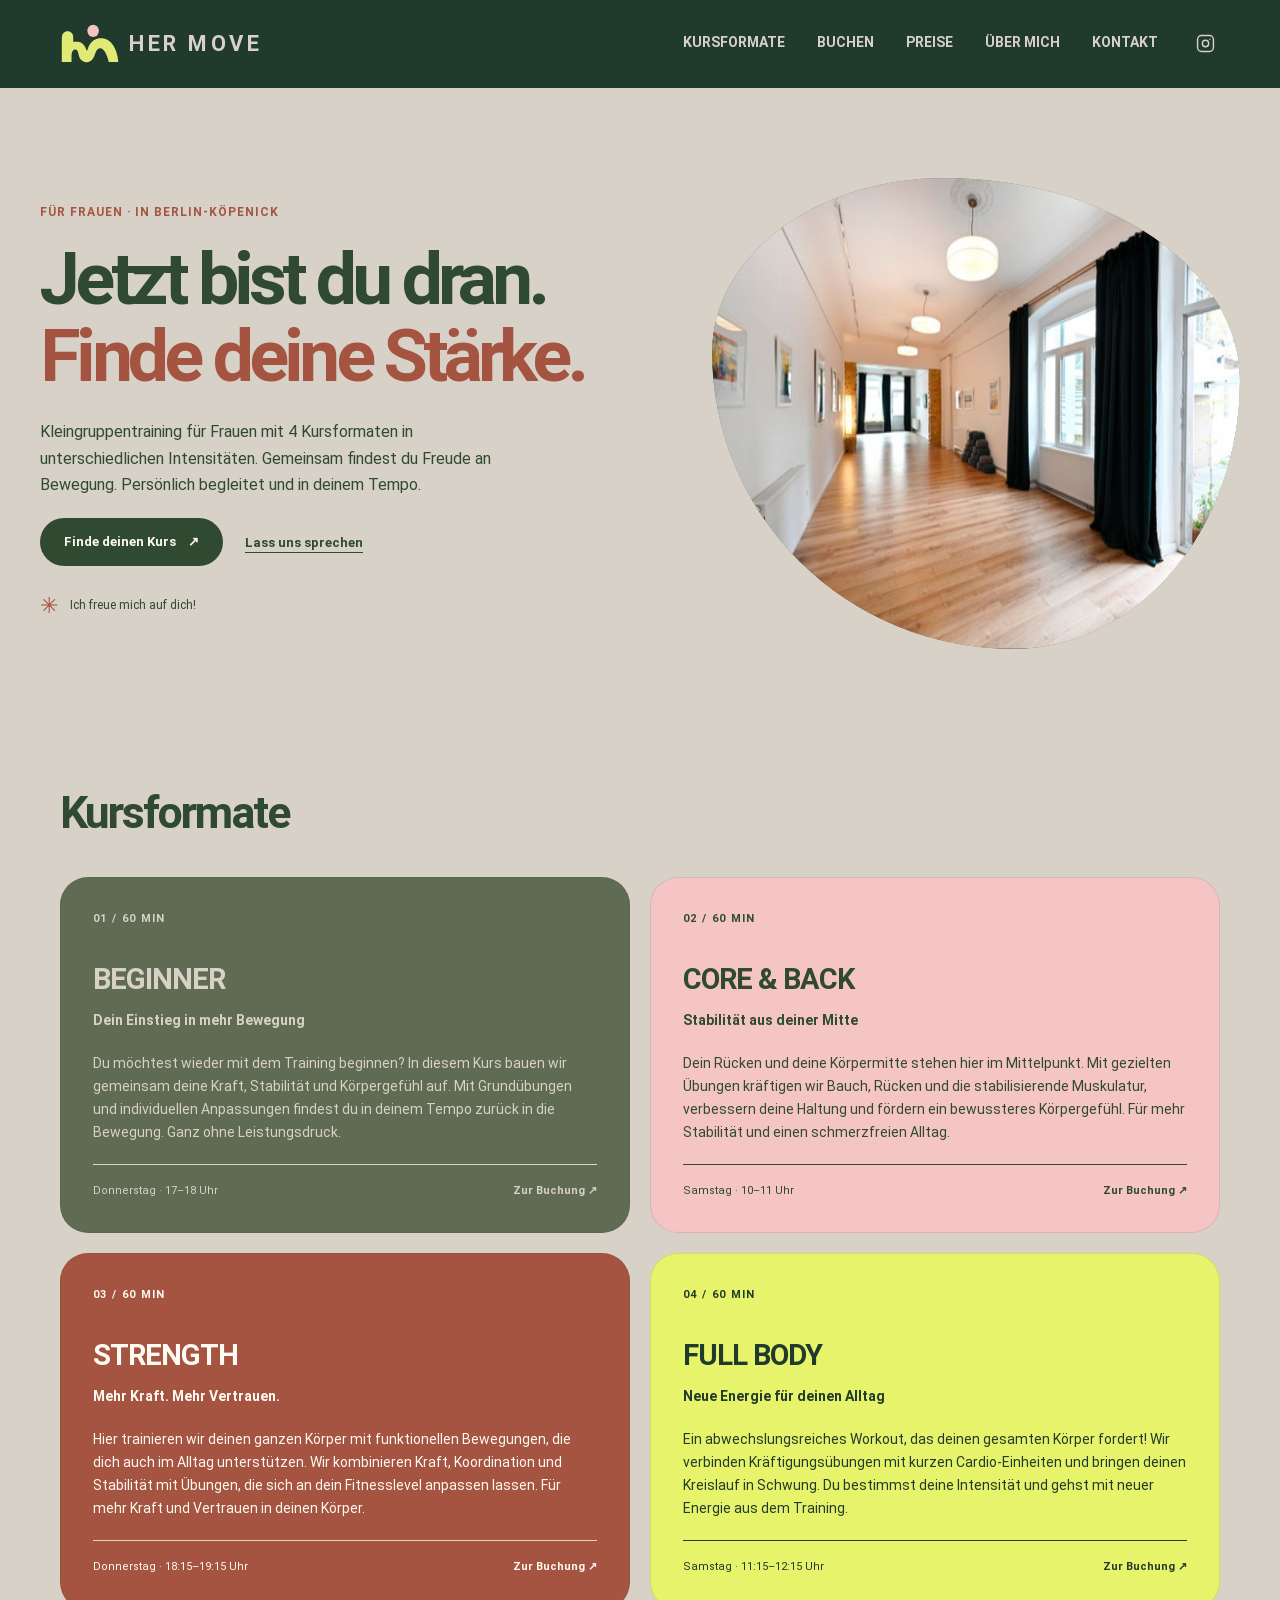
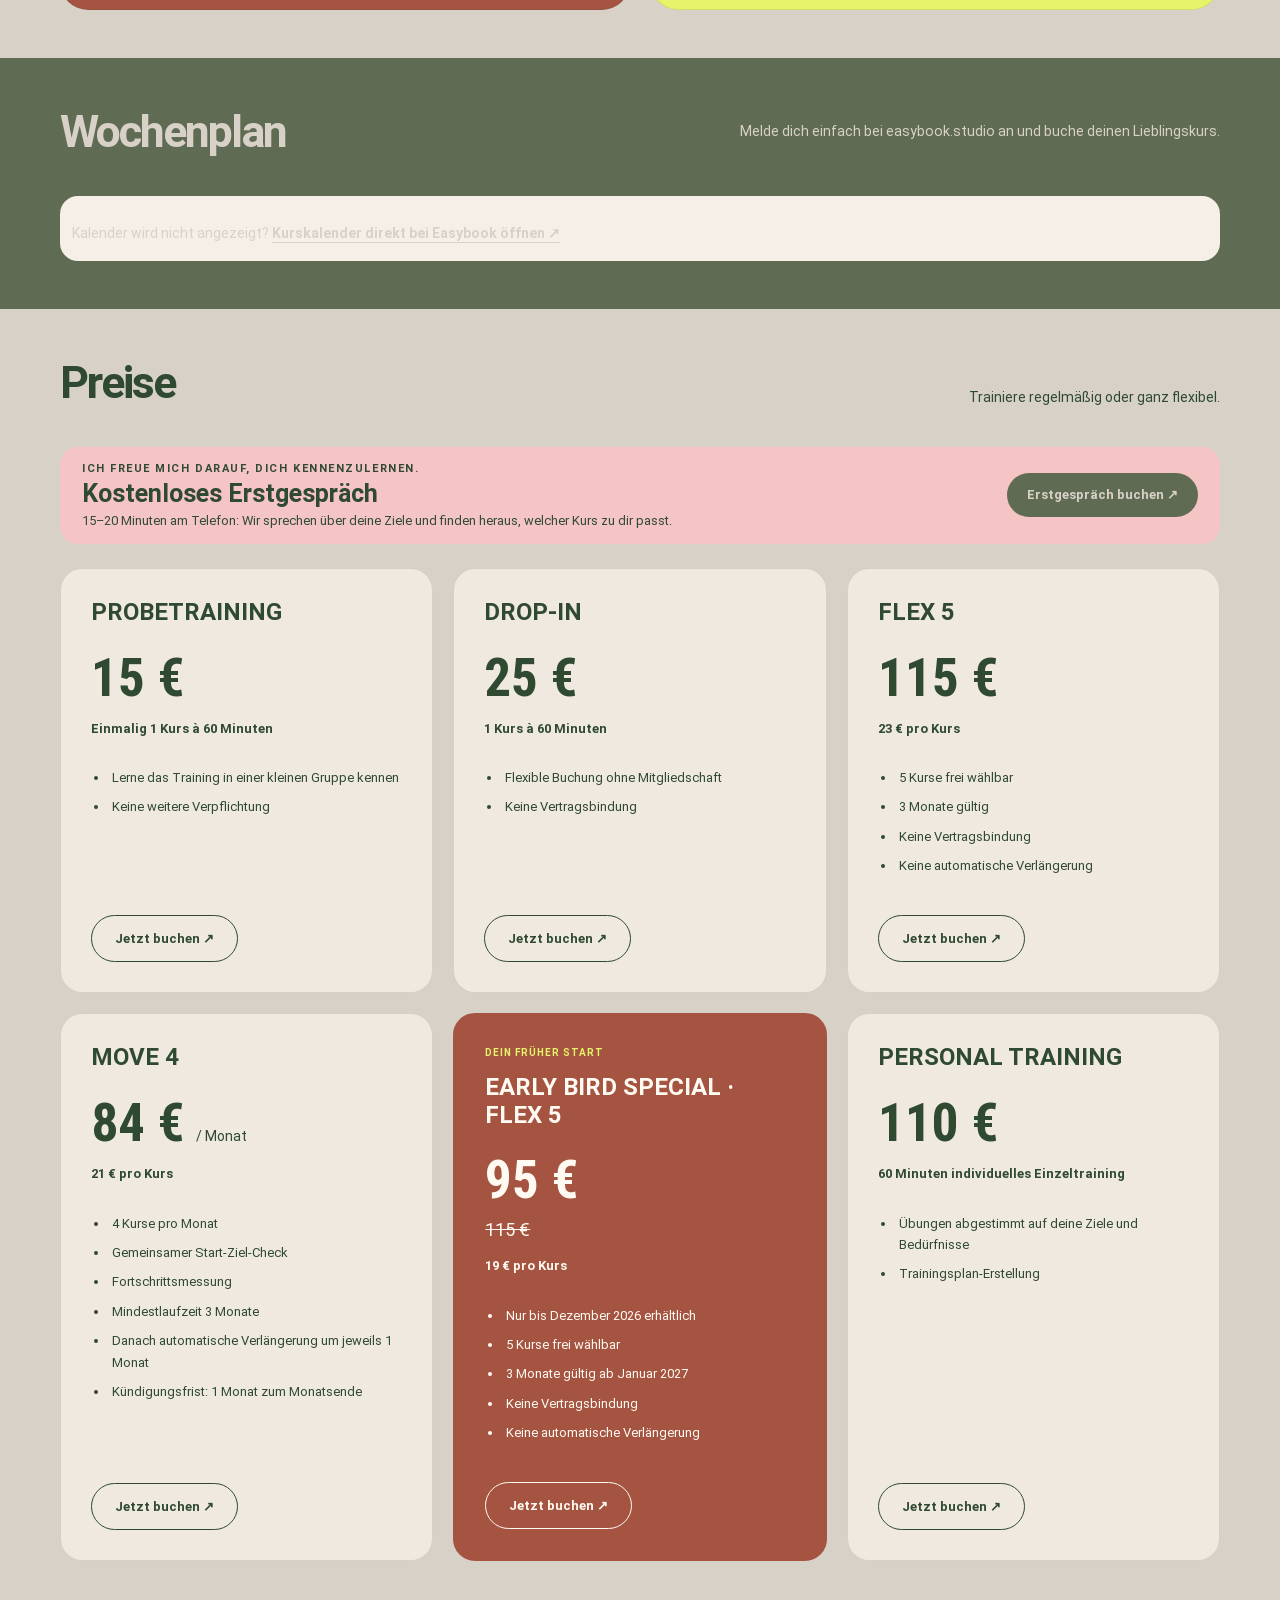
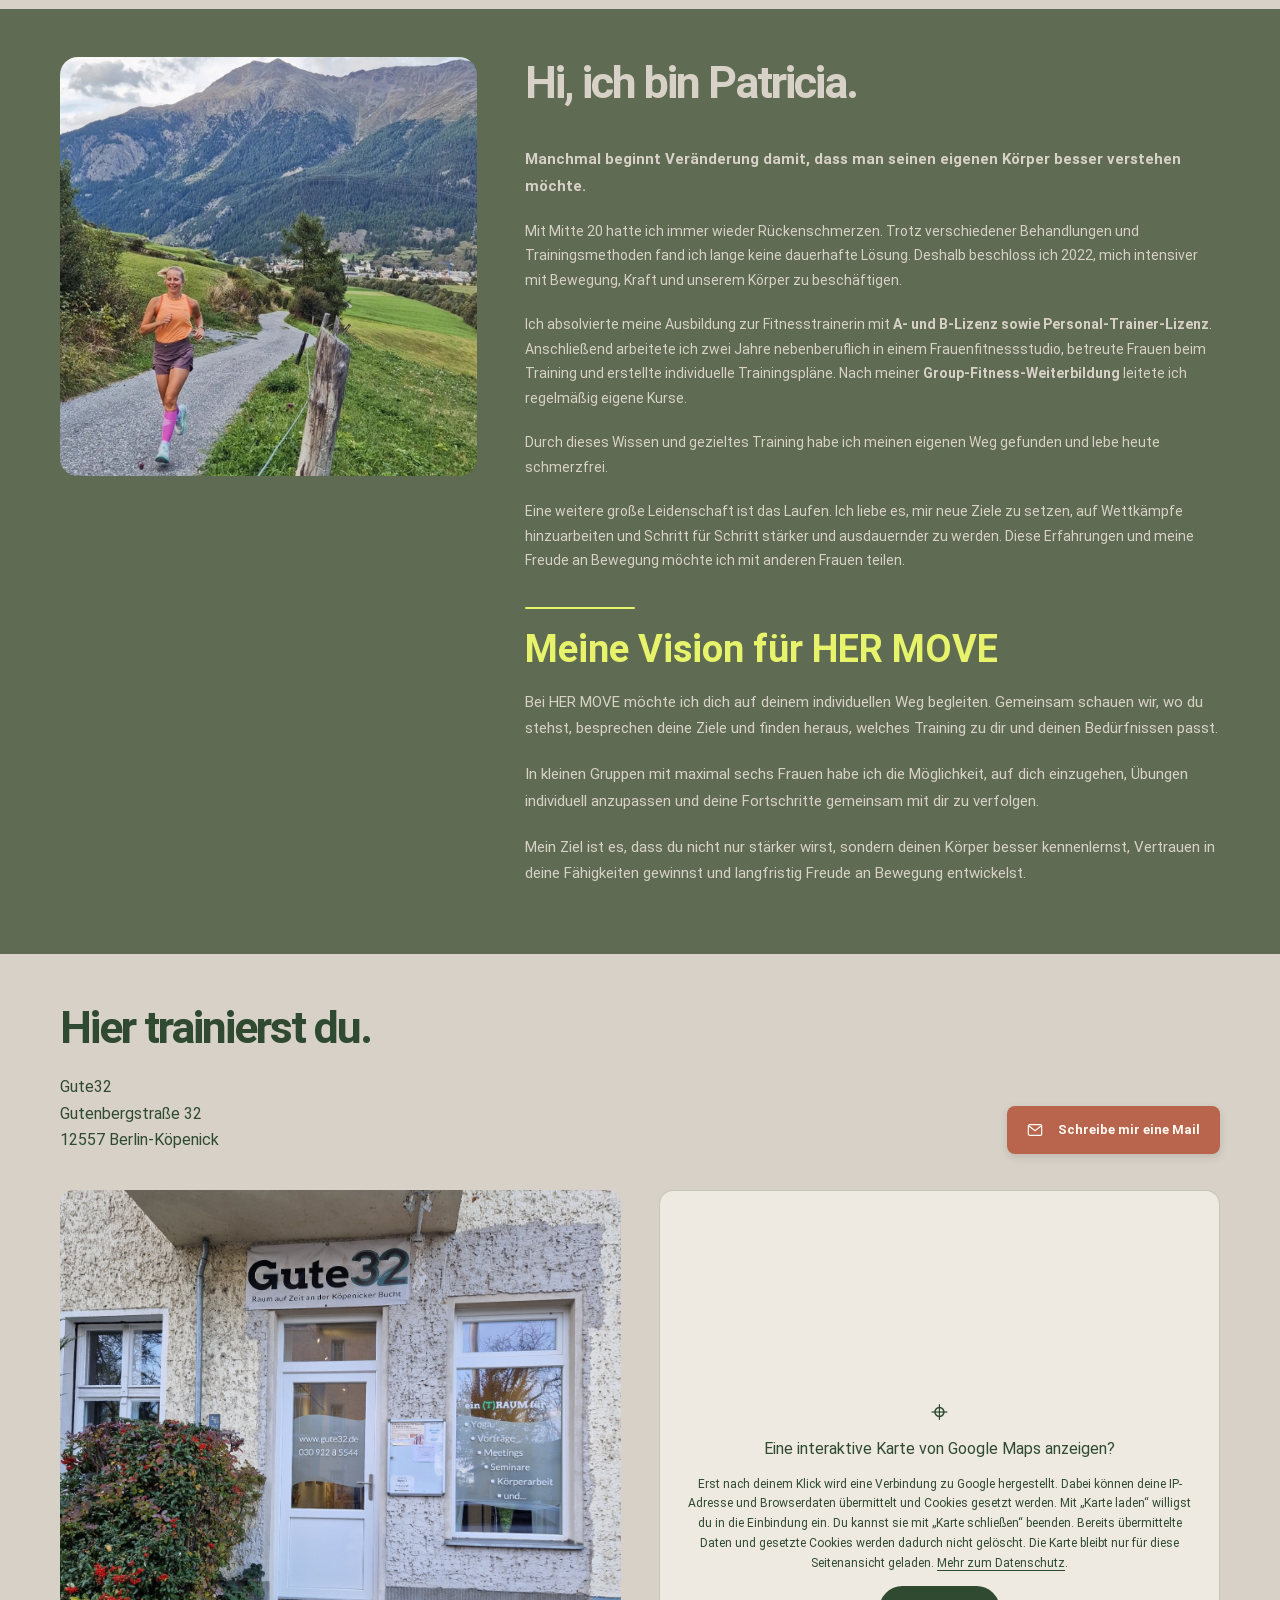
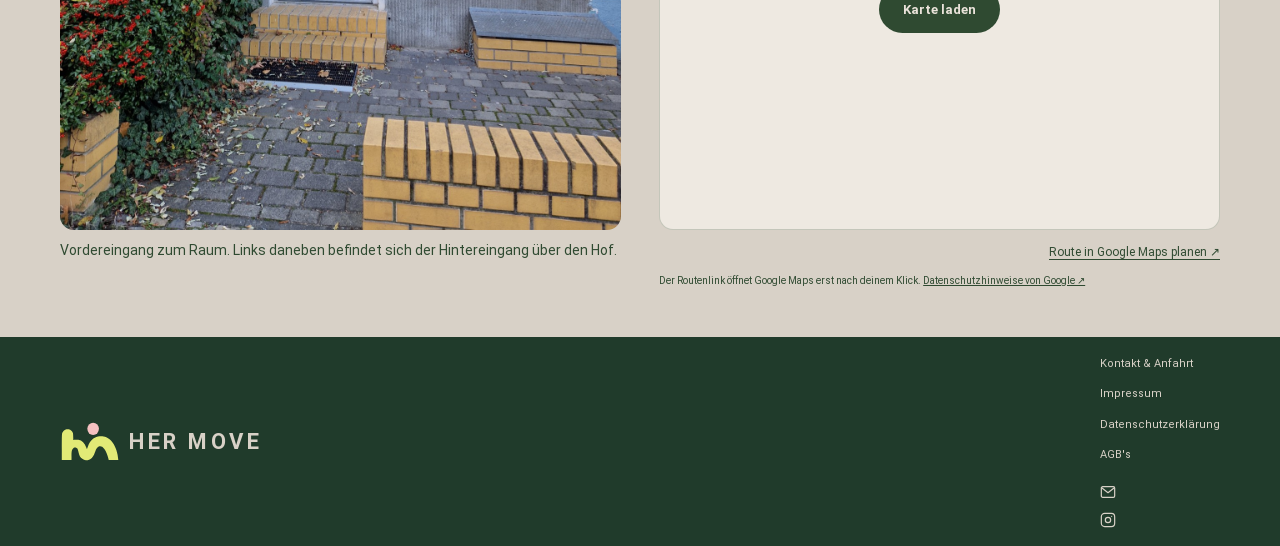
==== commit 2c1b8326: "Update stylesheet link version in index.html" ====
--- a/public/index.html
+++ b/public/index.html
@@ -8,7 +8,7 @@
 <meta content="HER MOVE: Kleingruppentraining für maximal sechs Frauen in Berlin-Köpenick. Beginner Workout, Strength, Core &amp; Back und Full Body mit Patricia." name="description"/>
 <meta content="#203b2b" name="theme-color"/>
 <title>HER MOVE | Kleingruppentraining für Frauen in Berlin-Köpenick</title>
-<link href="styles.css?v=20261122-mail-kontur" rel="stylesheet">
+<link href="styles.css?v=20261122-kontaktabstand40" rel="stylesheet">
 <style>
 /* Footer: Kontaktlinks einheitlich ausrichten */
 .footer-links > a[href^="mailto:"] { text-decoration: none !important; display: inline-flex; align-items: center; gap: 6px; }
--- a/public/styles.css
+++ b/public/styles.css
@@ -1954,3 +1954,7 @@
 .hero-side-by-side .studio-photo {
   clip-path: inset(0 round 44% 56% 43% 57% / 37% 43% 57% 63%);
 }
+/* HER MOVE: nur Abstand zwischen Adresse/Mailbutton und Eingangsfoto/Karte */
+#kontakt .location-content > .location-layout {
+  margin-top: 36px !important;
+}
